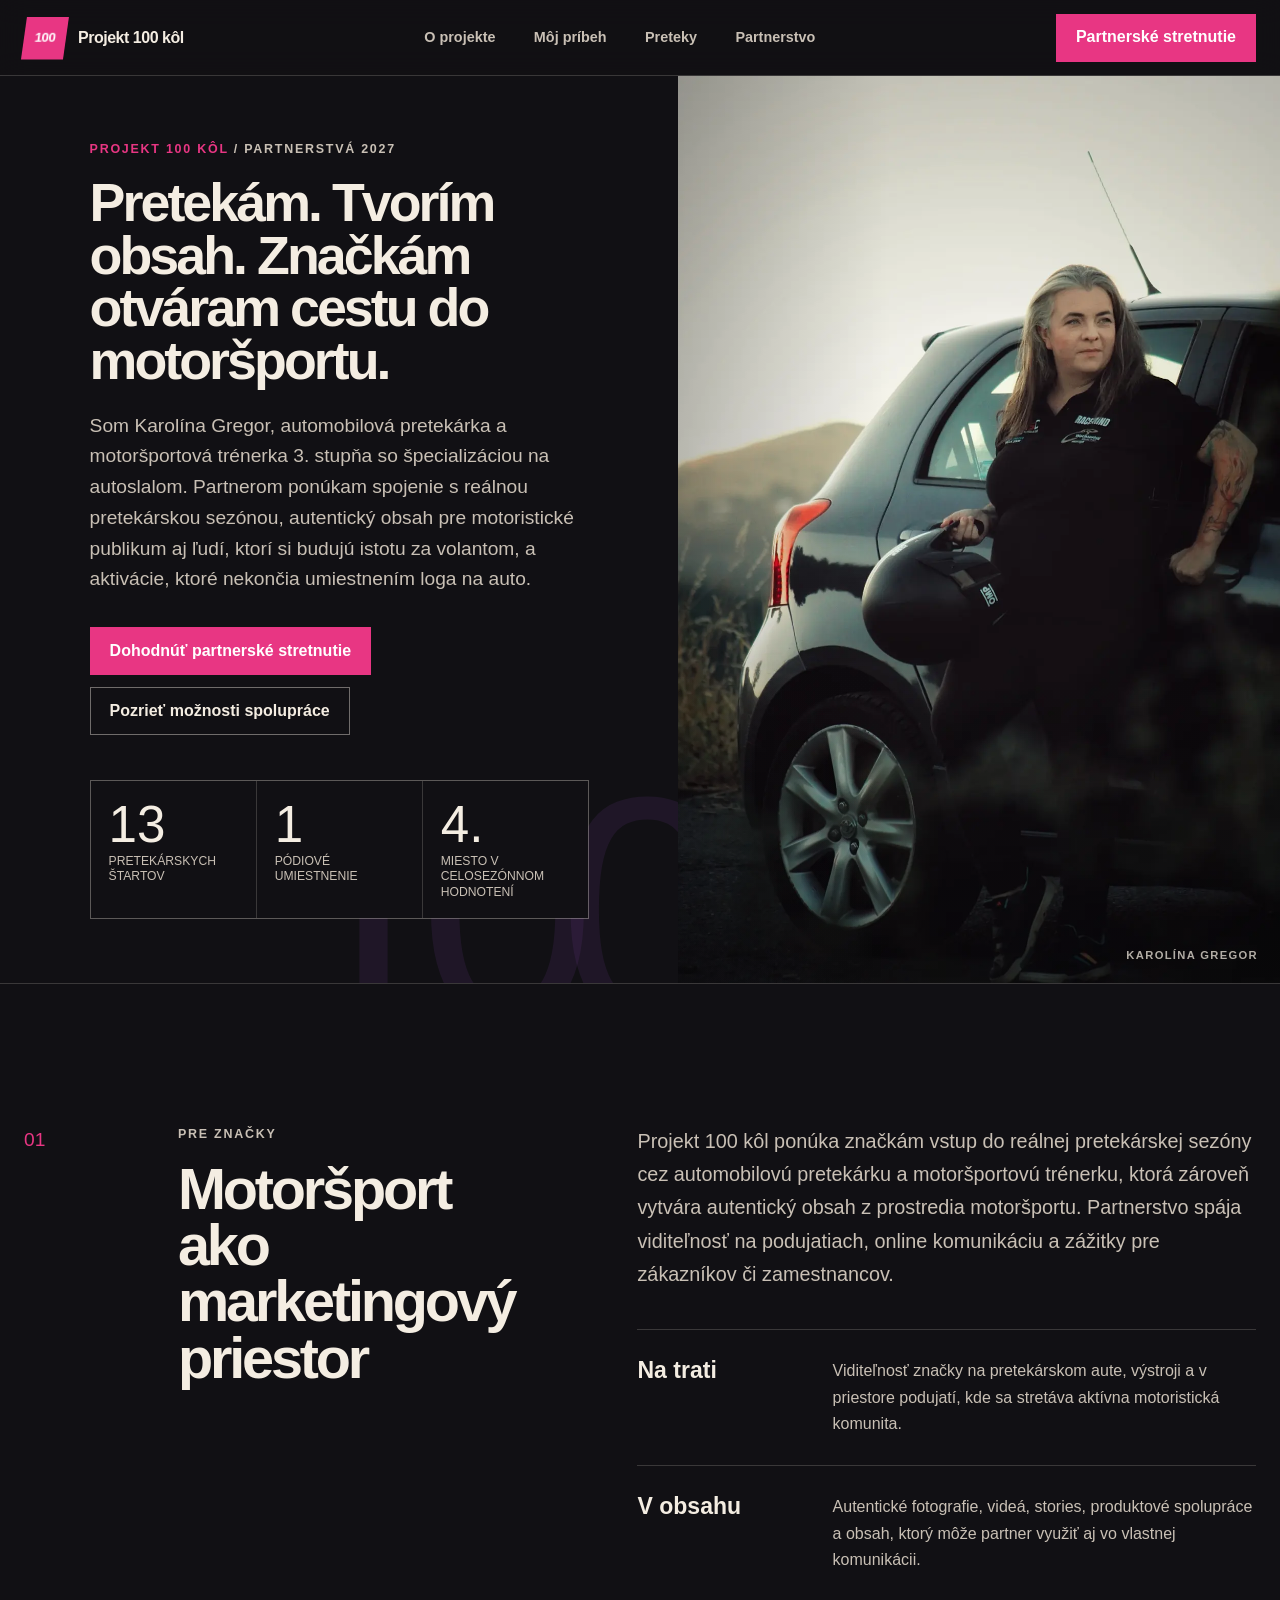
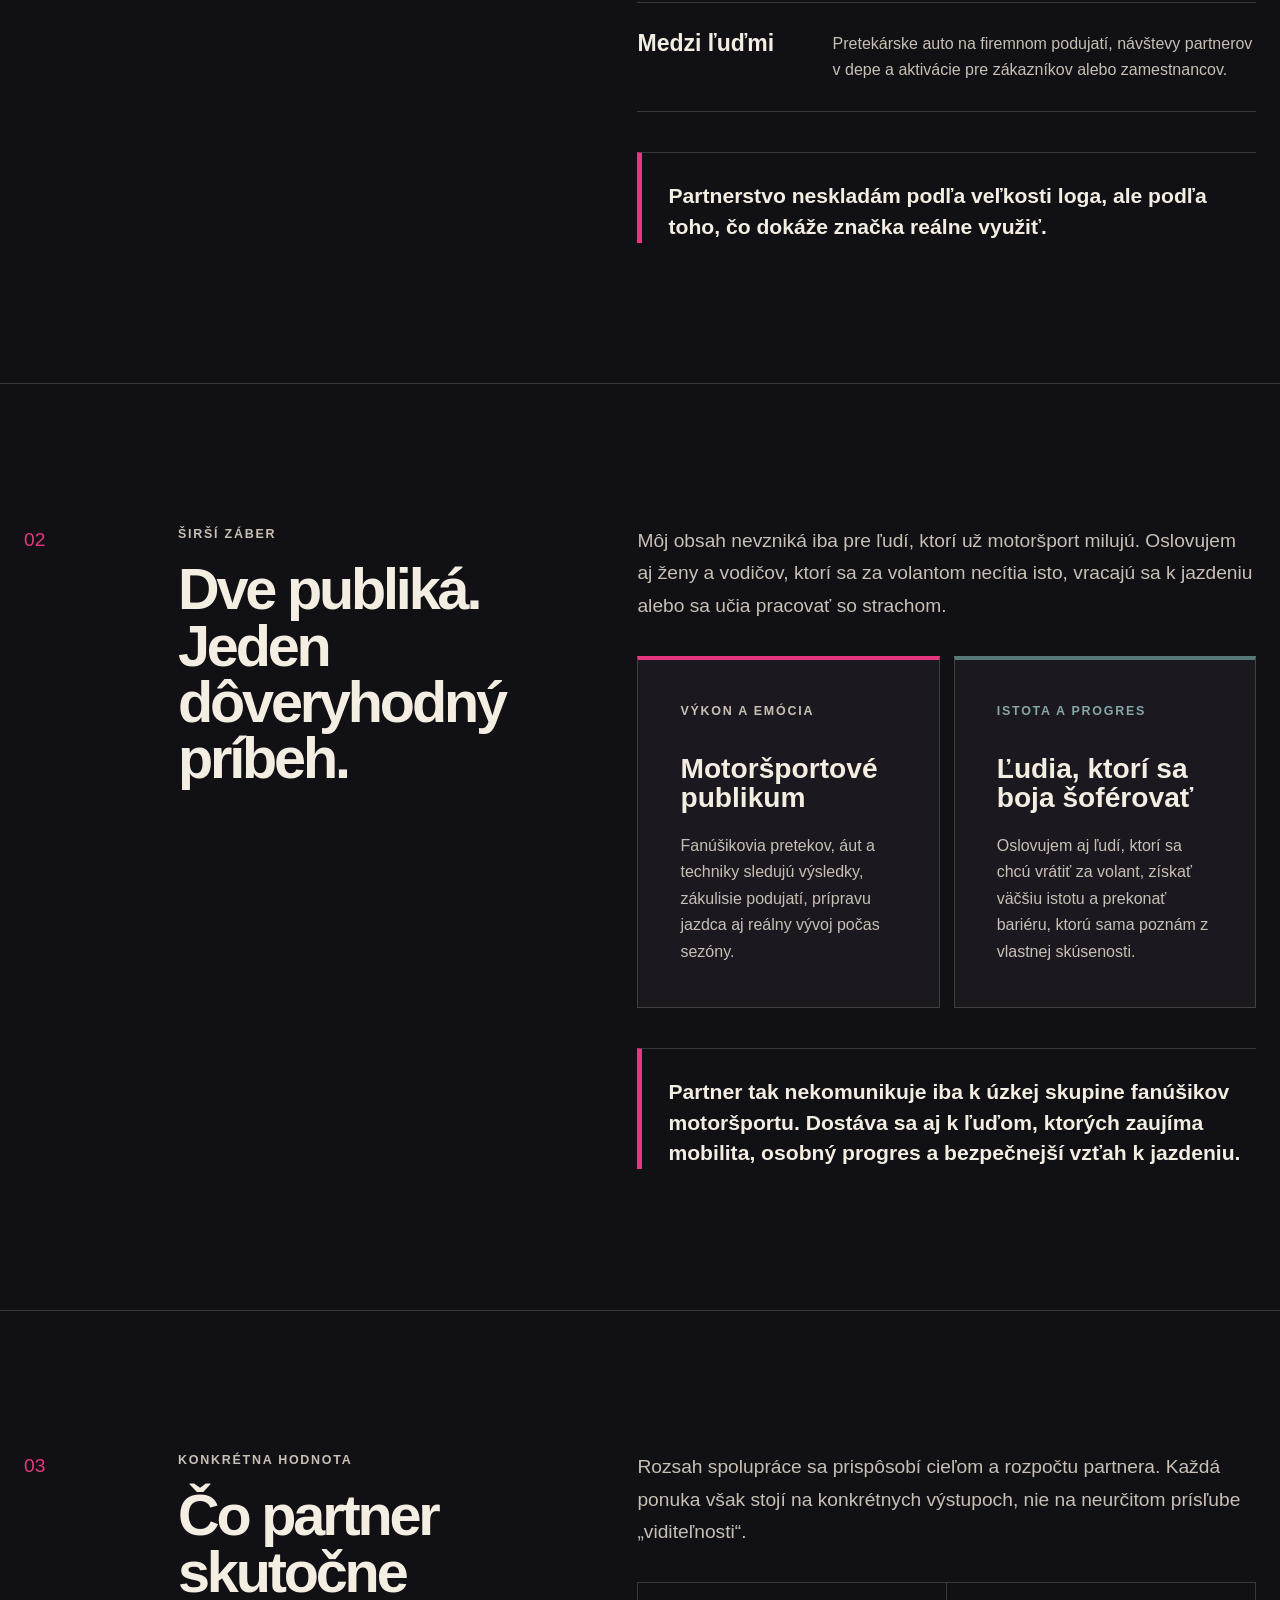
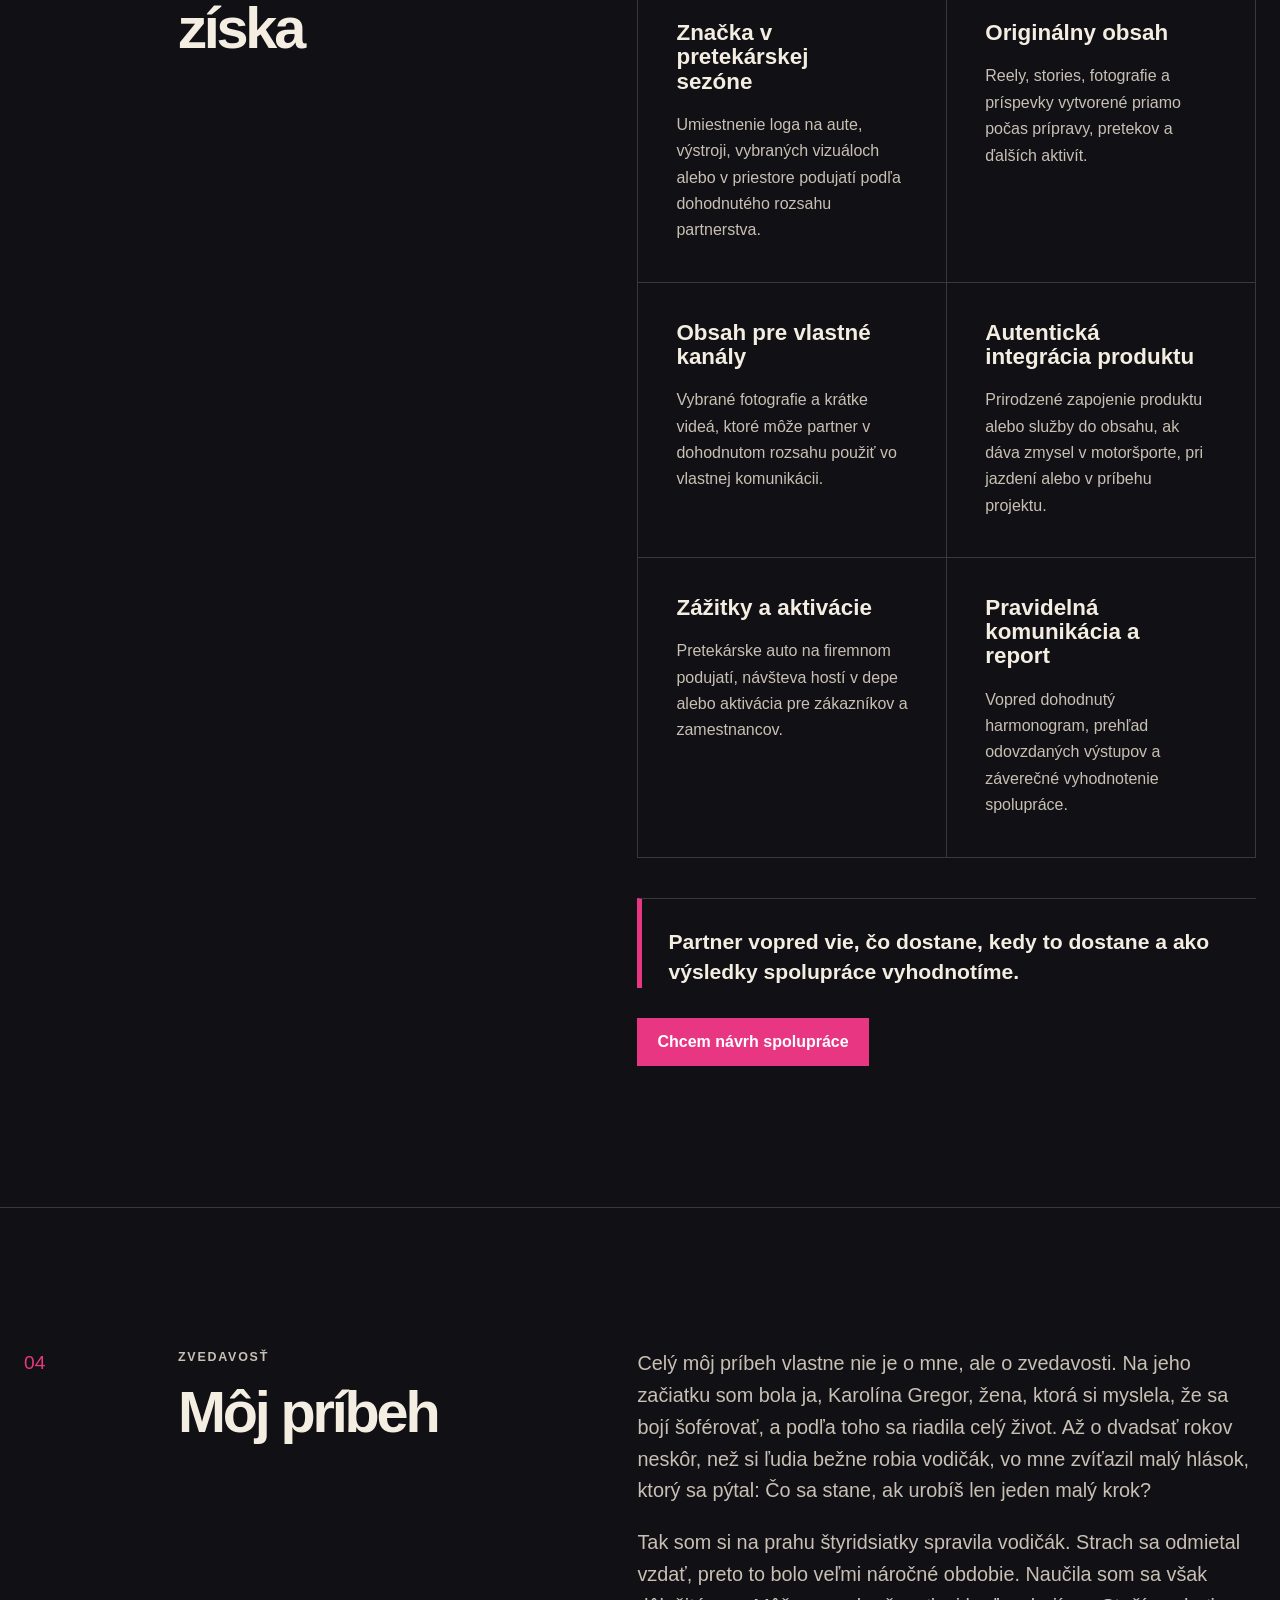
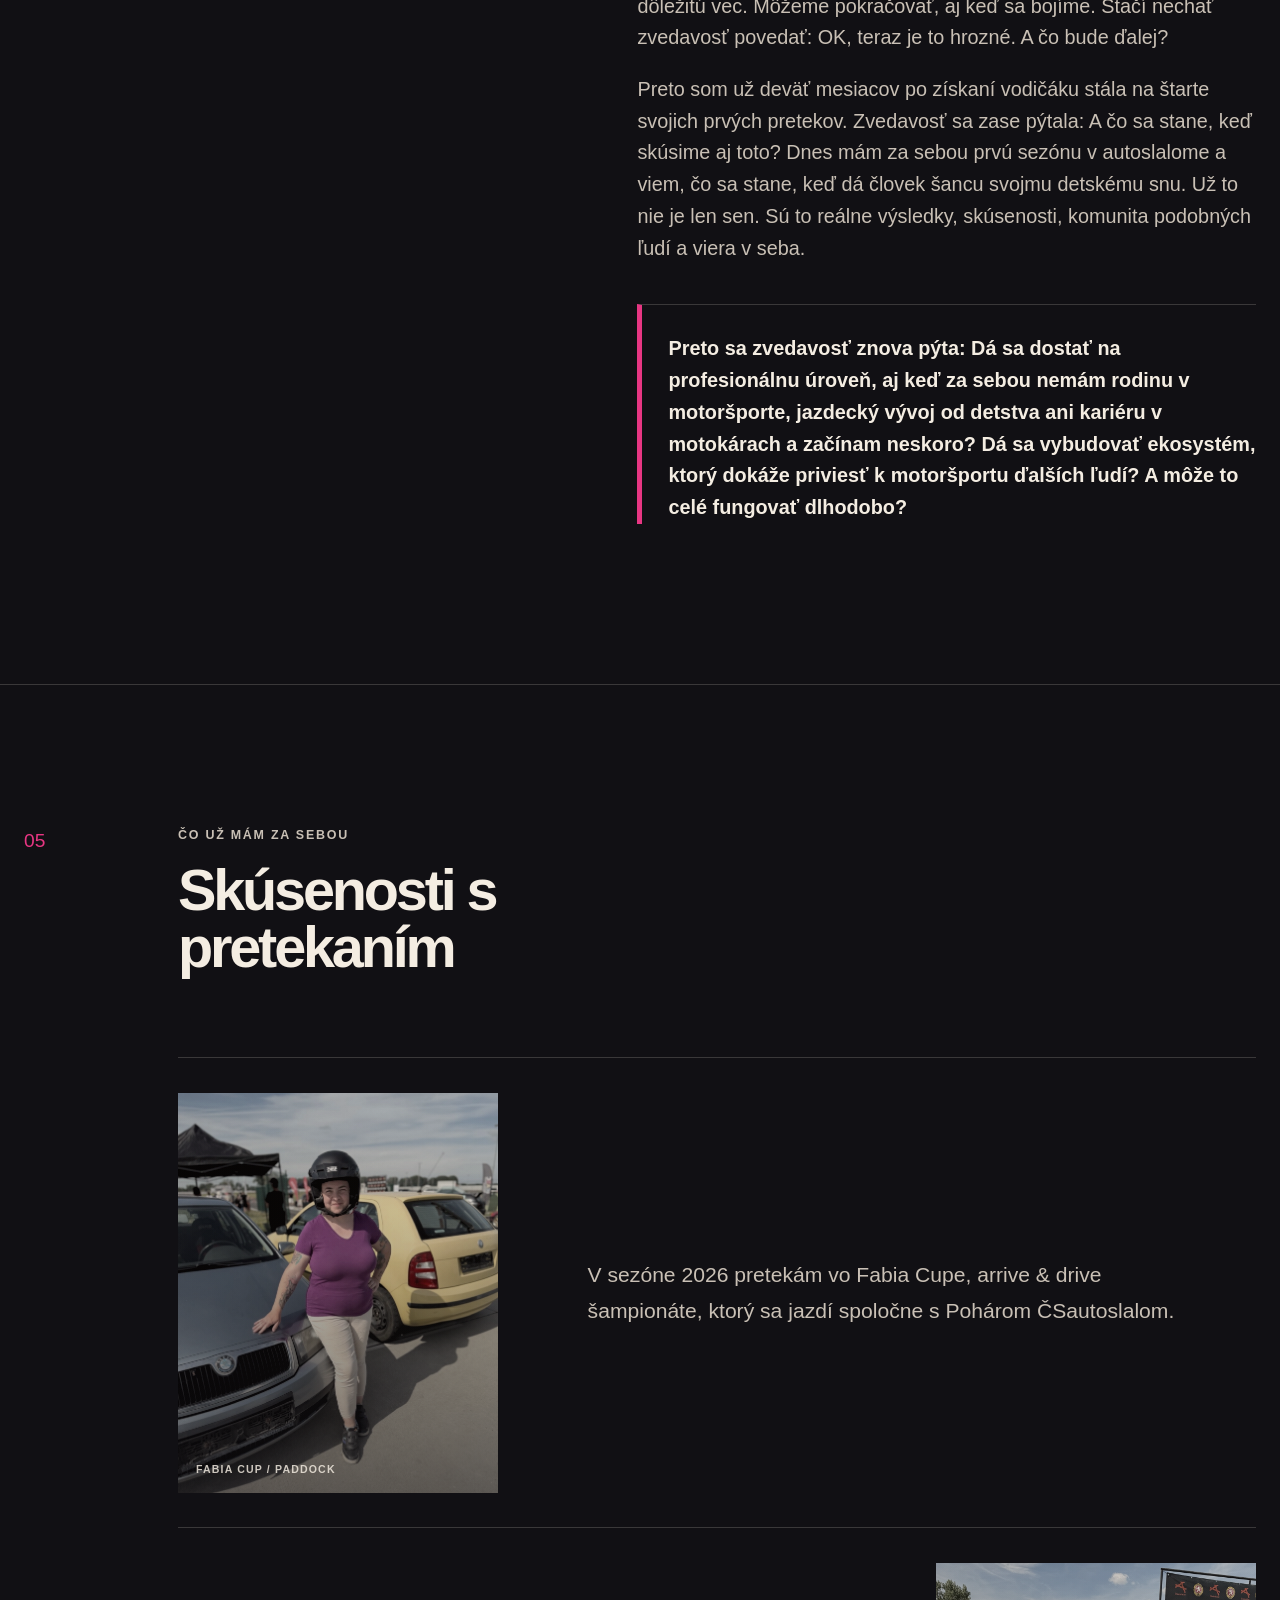
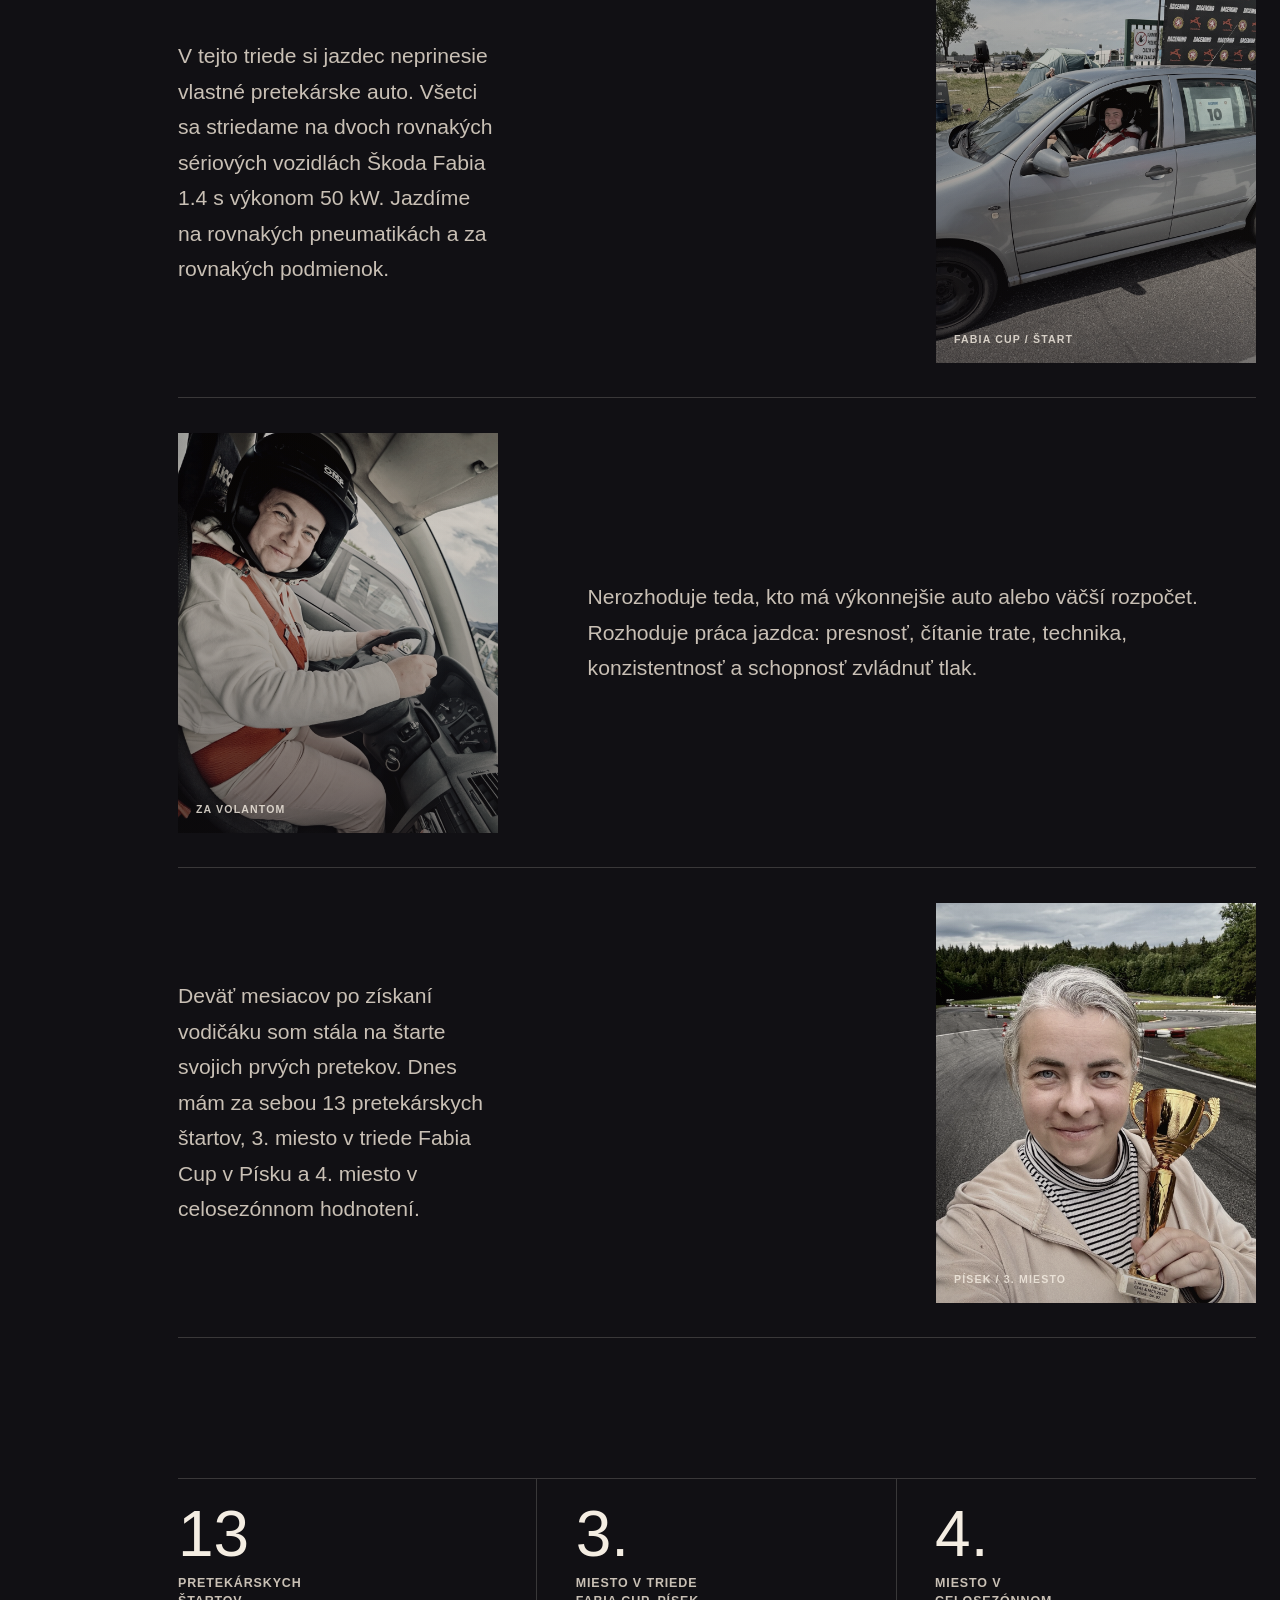
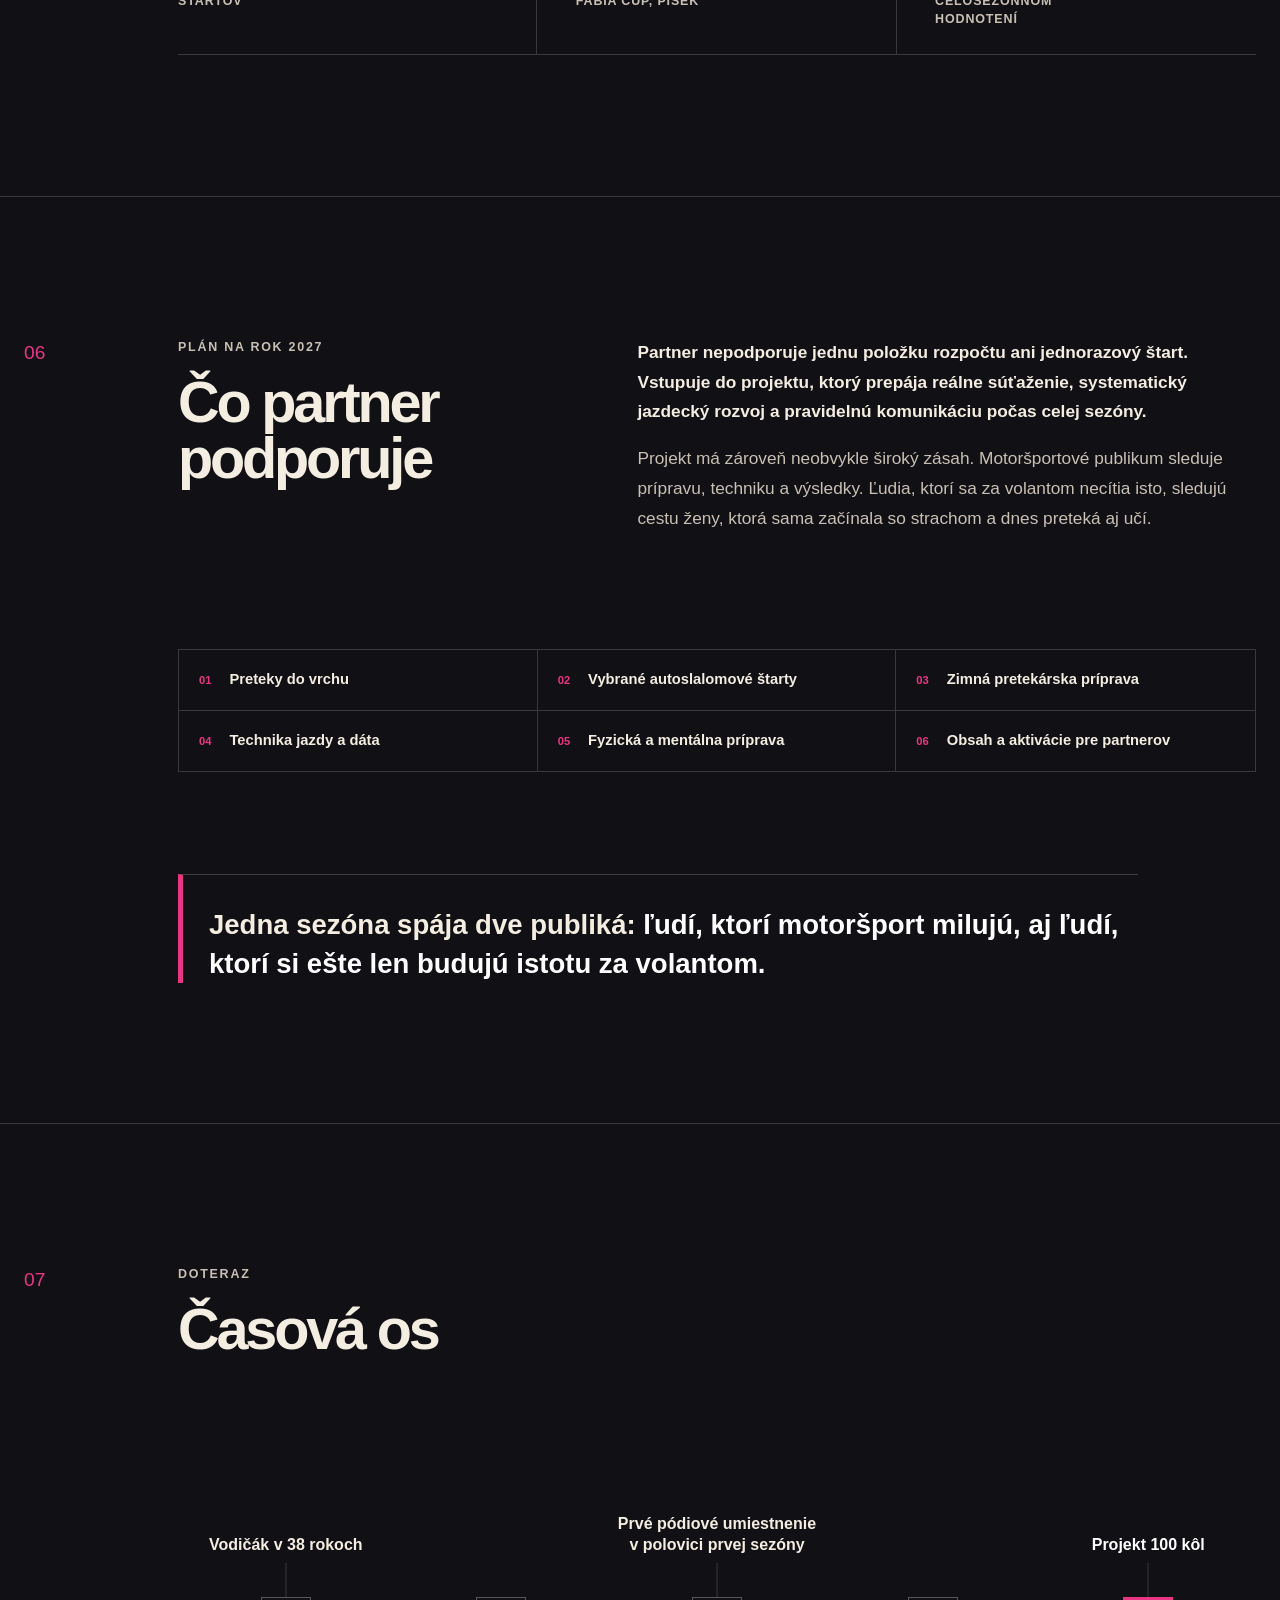
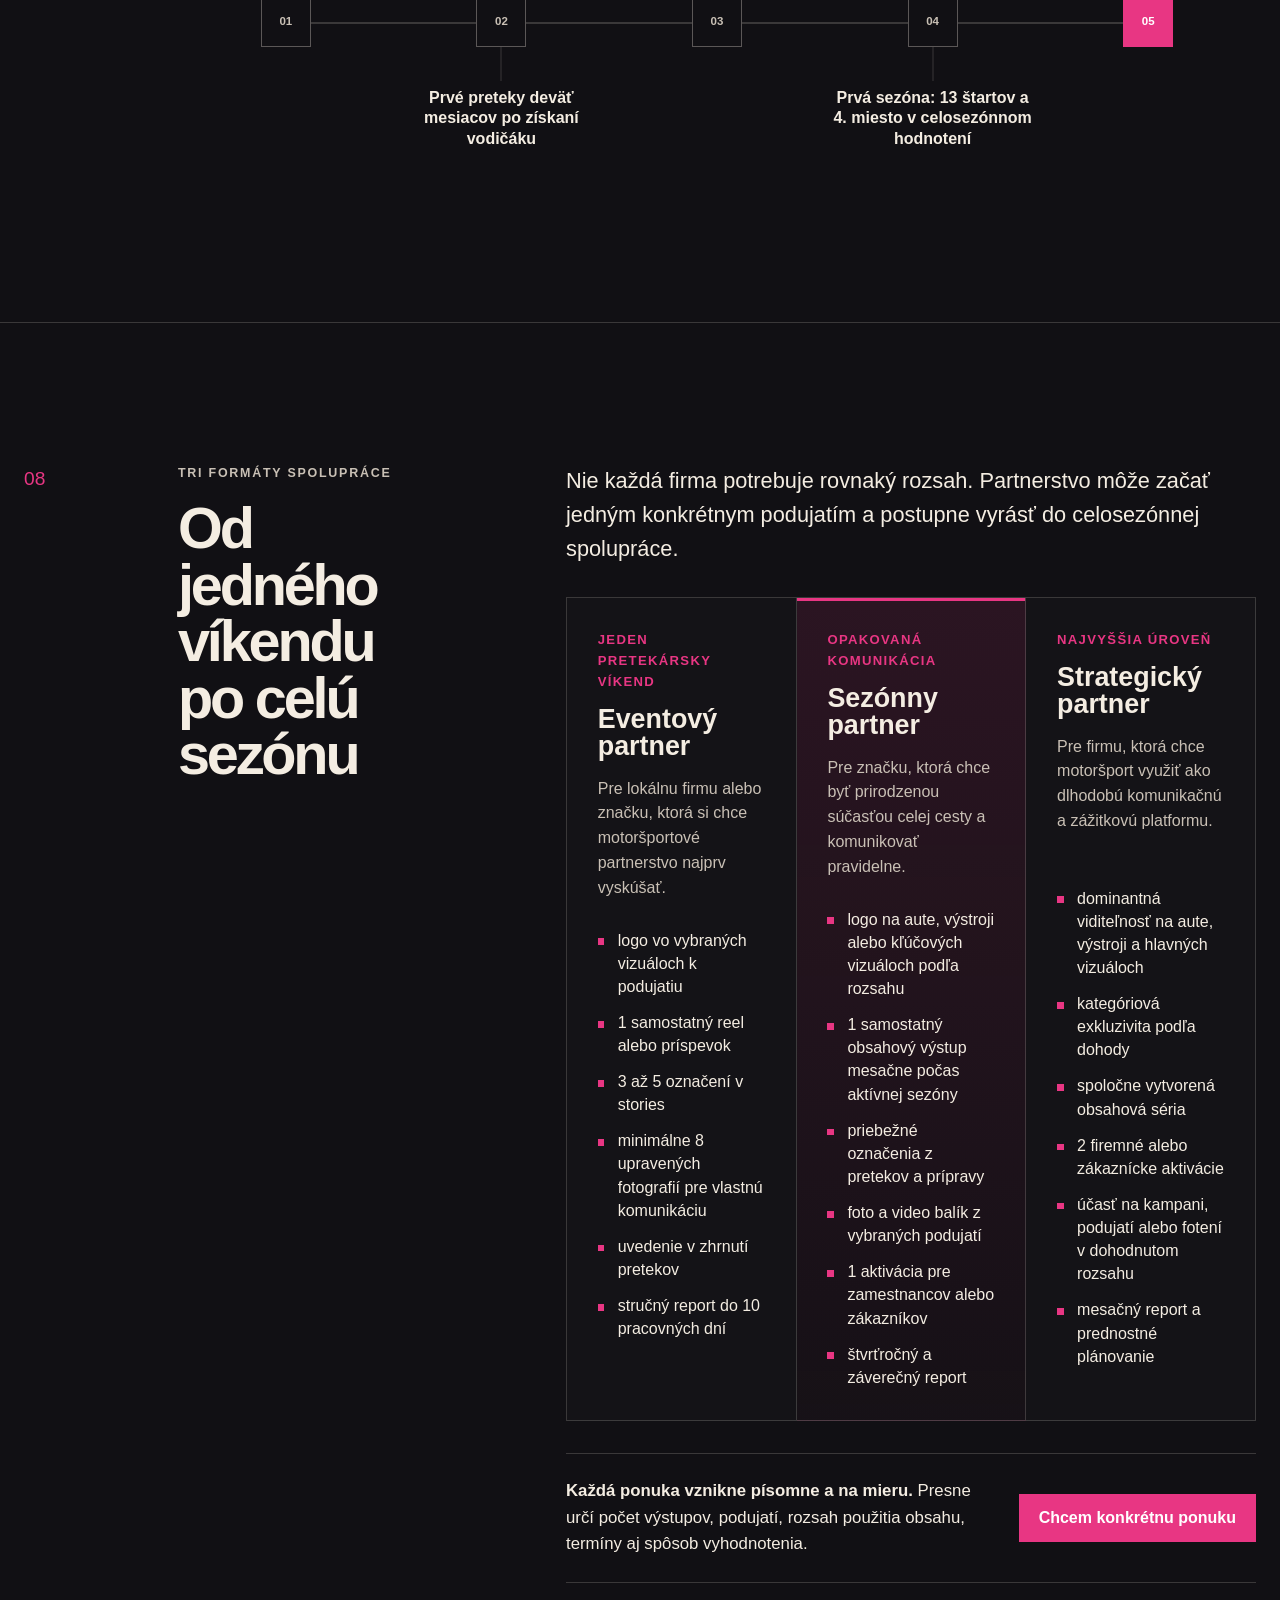
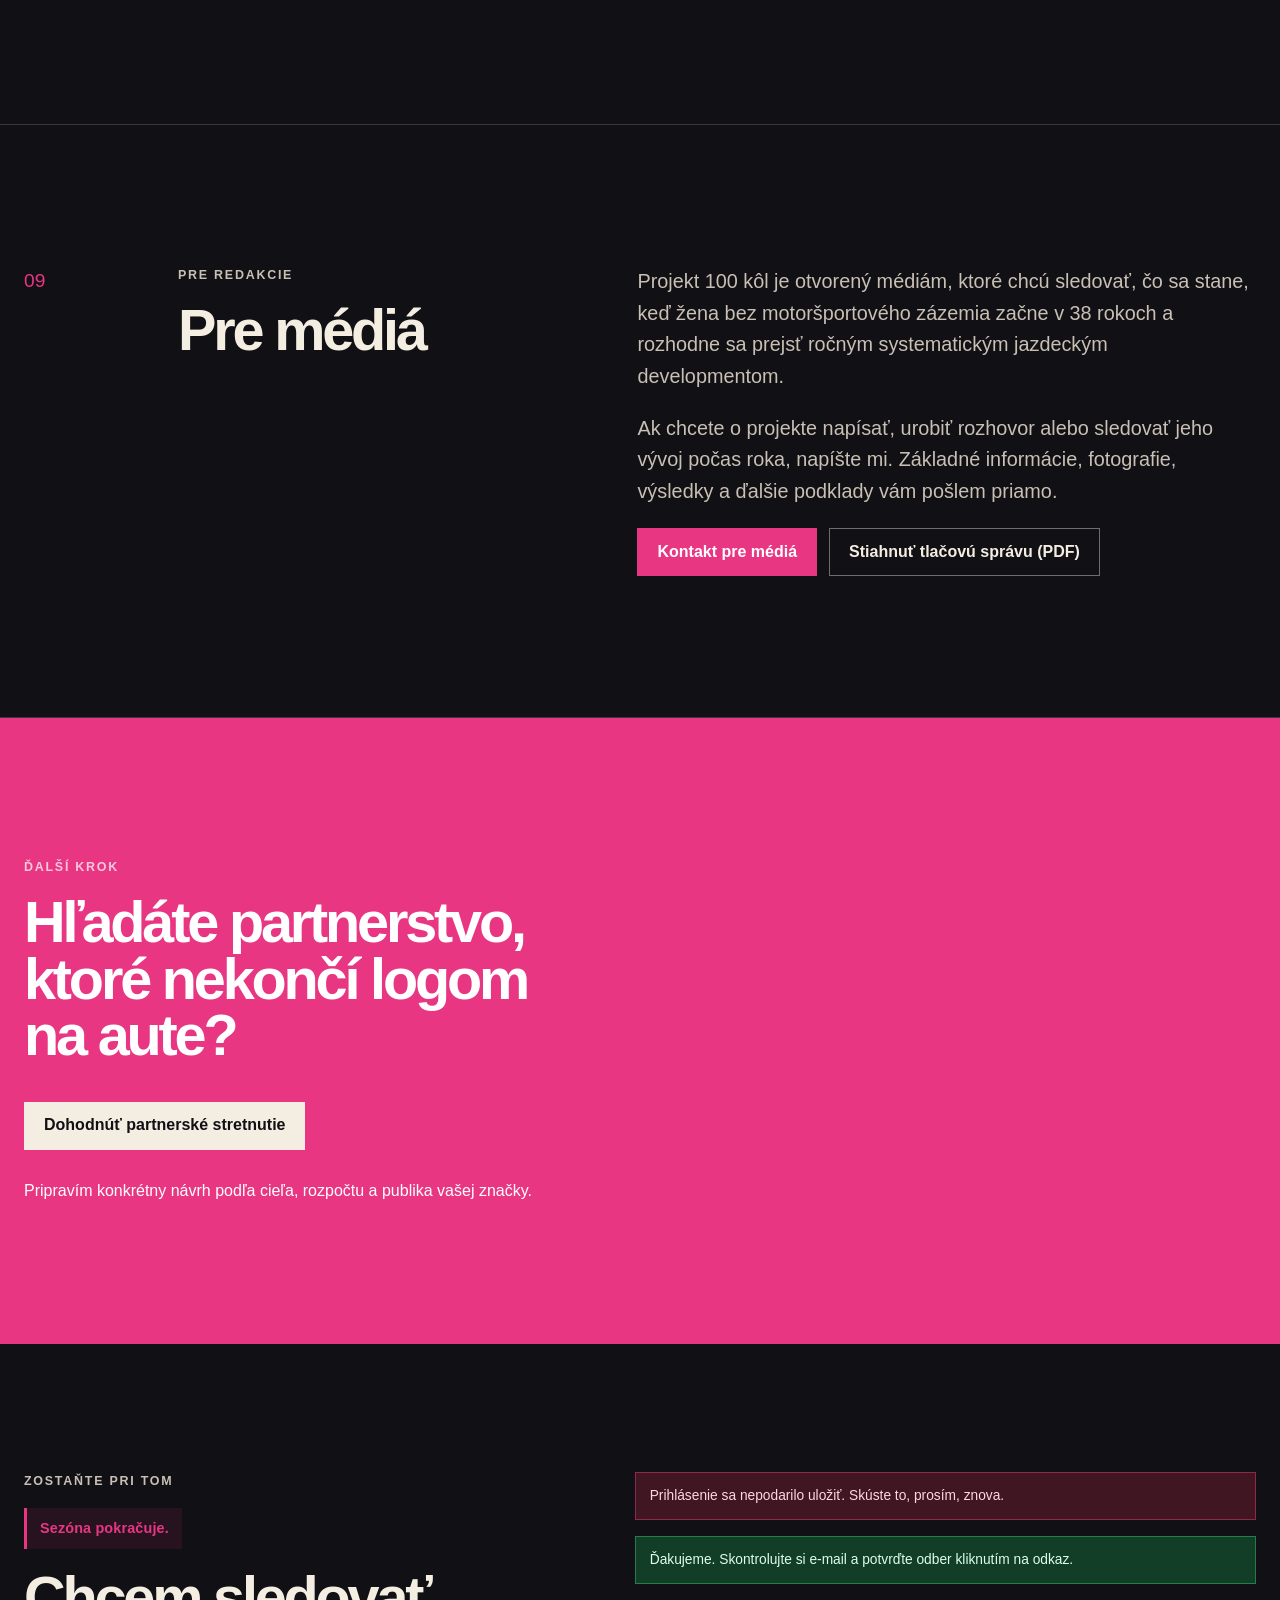
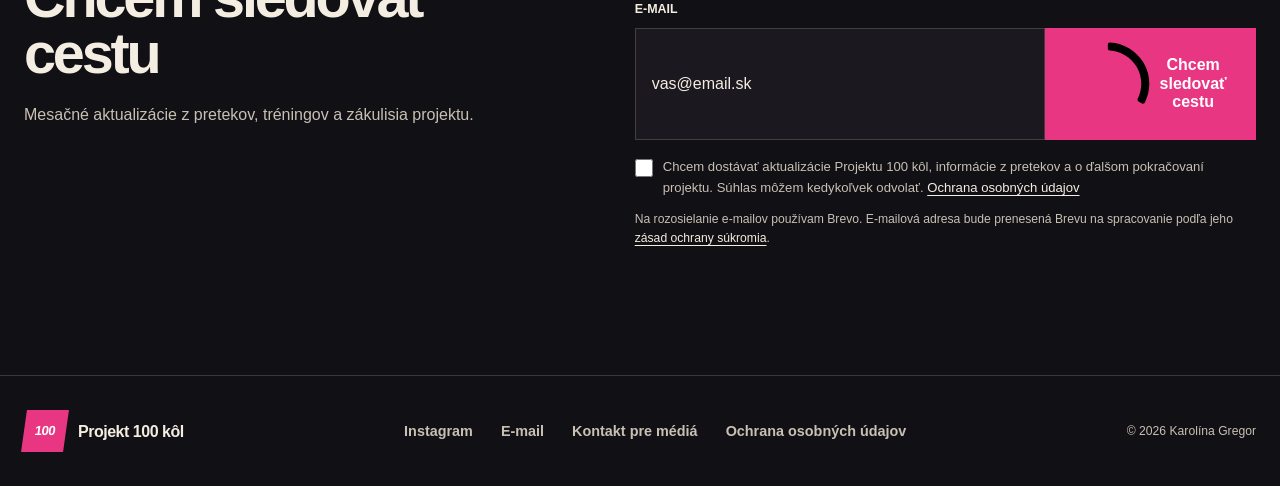
==== index.html @ ce1fa565 "Reframe training section around 2027 sponsor value" ====
<!doctype html>
<html lang="sk">
<head>
  <meta charset="utf-8">
  <meta name="viewport" content="width=device-width, initial-scale=1">
  <meta name="theme-color" content="#111014">
  <meta name="referrer" content="strict-origin-when-cross-origin">
  <meta name="description" content="Motoršportové partnerstvá s automobilovou pretekárkou a trénerkou Karolínou Gregor: pretekárska sezóna, autentický obsah a zážitkové aktivácie pre značky.">
  <link rel="canonical" href="https://projekt100kol.sk/">
  <meta property="og:type" content="website">
  <meta property="og:locale" content="sk_SK">
  <meta property="og:title" content="Projekt 100 kôl | Motoršportové partnerstvá">
  <meta property="og:description" content="Pretekárska sezóna, autentický obsah a zážitkové aktivácie pre značky.">
  <meta property="og:url" content="https://projekt100kol.sk/">
  <meta property="og:site_name" content="Projekt 100 kôl">
  <meta property="og:image" content="https://projekt100kol.sk/karolina-tichon-hero.webp?v=2">
  <meta property="og:image:type" content="image/webp">
  <meta property="og:image:width" content="1181">
  <meta property="og:image:height" content="1771">
  <meta property="og:image:alt" content="Karolína Gregor s prilbou pri Tichoňovi">
  <meta name="twitter:card" content="summary_large_image">
  <meta name="twitter:title" content="Projekt 100 kôl | Motoršportové partnerstvá">
  <meta name="twitter:description" content="Pretekárska sezóna, autentický obsah a zážitkové aktivácie pre značky.">
  <meta name="twitter:image" content="https://projekt100kol.sk/karolina-tichon-hero.webp?v=2">
  <meta name="twitter:image:alt" content="Karolína Gregor s prilbou pri Tichoňovi">
  <title>Projekt 100 kôl | Motoršportové partnerstvá</title>
  <link rel="icon" type="image/svg+xml" href="data:image/svg+xml,%3Csvg xmlns='http://www.w3.org/2000/svg' viewBox='0 0 64 64'%3E%3Crect width='64' height='64' rx='10' fill='%23111014'/%3E%3Cpath d='M10 45 25 19h8L18 45zm18 0 15-26h11L39 45z' fill='%23e83683'/%3E%3C/svg%3E">
  <link rel="preload" as="image" href="karolina-tichon-hero.webp?v=2" type="image/webp">
  <link rel="stylesheet" href="https://sibforms.com/forms/end-form/build/sib-styles.css">
  <link rel="stylesheet" href="styles.css?v=20">
</head>
<body>
  <a class="skip-link" href="#obsah">Preskočiť na obsah</a>

  <header class="site-header" data-header>
    <a class="brand" href="#top" aria-label="Projekt 100 kôl, úvod">
      <span class="brand-mark" aria-hidden="true">100</span>
      <span class="brand-name">Projekt 100 kôl</span>
    </a>

    <button class="nav-toggle" type="button" aria-expanded="false" aria-controls="site-nav">
      <span class="sr-only">Otvoriť menu</span>
      <span></span><span></span>
    </button>

    <nav class="site-nav" id="site-nav" aria-label="Hlavná navigácia">
      <a href="#o-projekte">O projekte</a>
      <a href="#pribeh">Môj príbeh</a>
      <a href="#preteky">Preteky</a>
      <a href="#co-ziska-partner">Partnerstvo</a>
    </nav>

    <a class="button button-primary header-cta" href="#kontakt" data-contact-link>Partnerské stretnutie</a>
  </header>

  <main id="obsah">
    <section class="hero" id="top" aria-labelledby="hero-title">
      <div class="hero-copy">
        <p class="eyebrow"><span>Projekt 100 kôl</span> / Partnerstvá 2027</p>
        <h1 id="hero-title">Pretekám. Tvorím obsah. Značkám otváram cestu do motoršportu.</h1>
        <p class="hero-lead">Som Karolína Gregor, automobilová pretekárka a motoršportová trénerka 3. stupňa so špecializáciou na autoslalom. Partnerom ponúkam spojenie s reálnou pretekárskou sezónou, autentický obsah pre motoristické publikum aj ľudí, ktorí si budujú istotu za volantom, a aktivácie, ktoré nekončia umiestnením loga na auto.</p>

        <div class="hero-actions">
          <a class="button button-primary" href="#kontakt" data-contact-link>Dohodnúť partnerské stretnutie</a>
          <a class="button button-secondary" href="#co-ziska-partner">Pozrieť možnosti spolupráce</a>
        </div>

        <dl class="stats" aria-label="Výsledky sezóny 2026">
          <div class="stat">
            <dd>13</dd>
            <dt>pretekárskych štartov</dt>
          </div>
          <div class="stat">
            <dd>1</dd>
            <dt>pódiové umiestnenie</dt>
          </div>
          <div class="stat">
            <dd>4.</dd>
            <dt>miesto v celosezónnom hodnotení</dt>
          </div>
        </dl>
      </div>

      <figure class="hero-visual">
        <img src="karolina-tichon-hero.webp?v=2" width="1181" height="1771" alt="Karolína Gregor s prilbou pri Tichoňovi" fetchpriority="high" decoding="async">
        <figcaption>Karolína Gregor</figcaption>
      </figure>
    </section>

    <section class="section partner-value" id="o-projekte" aria-labelledby="partner-value-title">
      <div class="section-index" aria-hidden="true">01</div>
      <div class="section-heading">
        <p class="eyebrow">Pre značky</p>
        <h2 id="partner-value-title">Motoršport ako marketingový priestor</h2>
      </div>
      <div class="partner-value-content">
        <p class="partner-value-intro">Projekt 100 kôl ponúka značkám vstup do reálnej pretekárskej sezóny cez automobilovú pretekárku a motoršportovú trénerku, ktorá zároveň vytvára autentický obsah z prostredia motoršportu. Partnerstvo spája viditeľnosť na podujatiach, online komunikáciu a zážitky pre zákazníkov či zamestnancov.</p>

        <div class="partner-value-list">
          <article>
            <h3>Na trati</h3>
            <p>Viditeľnosť značky na pretekárskom aute, výstroji a v priestore podujatí, kde sa stretáva aktívna motoristická komunita.</p>
          </article>
          <article>
            <h3>V obsahu</h3>
            <p>Autentické fotografie, videá, stories, produktové spolupráce a obsah, ktorý môže partner využiť aj vo vlastnej komunikácii.</p>
          </article>
          <article>
            <h3>Medzi ľuďmi</h3>
            <p>Pretekárske auto na firemnom podujatí, návštevy partnerov v depe a aktivácie pre zákazníkov alebo zamestnancov.</p>
          </article>
        </div>

        <p class="statement">Partnerstvo neskladám podľa veľkosti loga, ale podľa toho, čo dokáže značka reálne využiť.</p>
      </div>
    </section>

    <section class="section audience-section" id="publikum" aria-labelledby="audience-title">
      <div class="section-index" aria-hidden="true">02</div>
      <div class="section-heading">
        <p class="eyebrow">Širší záber</p>
        <h2 id="audience-title">Dve publiká. Jeden dôveryhodný príbeh.</h2>
      </div>
      <div class="audience-content">
        <p class="audience-intro">Môj obsah nevzniká iba pre ľudí, ktorí už motoršport milujú. Oslovujem aj ženy a vodičov, ktorí sa za volantom necítia isto, vracajú sa k jazdeniu alebo sa učia pracovať so strachom.</p>

        <div class="audience-grid">
          <article>
            <p class="eyebrow">Výkon a emócia</p>
            <h3>Motoršportové publikum</h3>
            <p>Fanúšikovia pretekov, áut a techniky sledujú výsledky, zákulisie podujatí, prípravu jazdca aj reálny vývoj počas sezóny.</p>
          </article>
          <article>
            <p class="eyebrow">Istota a progres</p>
            <h3>Ľudia, ktorí sa boja šoférovať</h3>
            <p>Oslovujem aj ľudí, ktorí sa chcú vrátiť za volant, získať väčšiu istotu a prekonať bariéru, ktorú sama poznám z vlastnej skúsenosti.</p>
          </article>
        </div>

        <p class="statement">Partner tak nekomunikuje iba k úzkej skupine fanúšikov motoršportu. Dostáva sa aj k ľuďom, ktorých zaujíma mobilita, osobný progres a bezpečnejší vzťah k jazdeniu.</p>
      </div>
    </section>

    <section class="section sponsor-benefits" id="co-ziska-partner" aria-labelledby="benefits-title">
      <div class="section-index" aria-hidden="true">03</div>
      <div class="section-heading">
        <p class="eyebrow">Konkrétna hodnota</p>
        <h2 id="benefits-title">Čo partner skutočne získa</h2>
      </div>
      <div class="sponsor-benefits-content">
        <p class="benefits-intro">Rozsah spolupráce sa prispôsobí cieľom a rozpočtu partnera. Každá ponuka však stojí na konkrétnych výstupoch, nie na neurčitom prísľube „viditeľnosti“.</p>

        <div class="benefits-grid">
          <article>
            <h3>Značka v pretekárskej sezóne</h3>
            <p>Umiestnenie loga na aute, výstroji, vybraných vizuáloch alebo v priestore podujatí podľa dohodnutého rozsahu partnerstva.</p>
          </article>
          <article>
            <h3>Originálny obsah</h3>
            <p>Reely, stories, fotografie a príspevky vytvorené priamo počas prípravy, pretekov a ďalších aktivít.</p>
          </article>
          <article>
            <h3>Obsah pre vlastné kanály</h3>
            <p>Vybrané fotografie a krátke videá, ktoré môže partner v dohodnutom rozsahu použiť vo vlastnej komunikácii.</p>
          </article>
          <article>
            <h3>Autentická integrácia produktu</h3>
            <p>Prirodzené zapojenie produktu alebo služby do obsahu, ak dáva zmysel v motoršporte, pri jazdení alebo v príbehu projektu.</p>
          </article>
          <article>
            <h3>Zážitky a aktivácie</h3>
            <p>Pretekárske auto na firemnom podujatí, návšteva hostí v depe alebo aktivácia pre zákazníkov a zamestnancov.</p>
          </article>
          <article>
            <h3>Pravidelná komunikácia a report</h3>
            <p>Vopred dohodnutý harmonogram, prehľad odovzdaných výstupov a záverečné vyhodnotenie spolupráce.</p>
          </article>
        </div>

        <p class="statement">Partner vopred vie, čo dostane, kedy to dostane a ako výsledky spolupráce vyhodnotíme.</p>
        <a class="button button-primary" href="#kontakt" data-contact-link>Chcem návrh spolupráce</a>
      </div>
    </section>

    <section class="section story" id="pribeh" aria-labelledby="story-title">
      <div class="section-index" aria-hidden="true">04</div>
      <div class="section-heading">
        <p class="eyebrow">Zvedavosť</p>
        <h2 id="story-title">Môj príbeh</h2>
      </div>
      <div class="section-body prose-large">
        <p>Celý môj príbeh vlastne nie je o mne, ale o zvedavosti. Na jeho začiatku som bola ja, Karolína Gregor, žena, ktorá si myslela, že sa bojí šoférovať, a podľa toho sa riadila celý život. Až o dvadsať rokov neskôr, než si ľudia bežne robia vodičák, vo mne zvíťazil malý hlások, ktorý sa pýtal: Čo sa stane, ak urobíš len jeden malý krok?</p>
        <p>Tak som si na prahu štyridsiatky spravila vodičák. Strach sa odmietal vzdať, preto to bolo veľmi náročné obdobie. Naučila som sa však dôležitú vec. Môžeme pokračovať, aj keď sa bojíme. Stačí nechať zvedavosť povedať: OK, teraz je to hrozné. A čo bude ďalej?</p>
        <p>Preto som už deväť mesiacov po získaní vodičáku stála na štarte svojich prvých pretekov. Zvedavosť sa zase pýtala: A čo sa stane, keď skúsime aj toto? Dnes mám za sebou prvú sezónu v autoslalome a viem, čo sa stane, keď dá človek šancu svojmu detskému snu. Už to nie je len sen. Sú to reálne výsledky, skúsenosti, komunita podobných ľudí a viera v seba.</p>
        <p class="statement"><strong>Preto sa zvedavosť znova pýta: Dá sa dostať na profesionálnu úroveň, aj keď za sebou nemám rodinu v motoršporte, jazdecký vývoj od detstva ani kariéru v motokárach a začínam neskoro? Dá sa vybudovať ekosystém, ktorý dokáže priviesť k motoršportu ďalších ľudí? A môže to celé fungovať dlhodobo?</strong></p>
      </div>
    </section>

    <section class="section race-section" id="preteky" aria-labelledby="race-title">
      <div class="section-index" aria-hidden="true">05</div>
      <div class="section-heading">
        <p class="eyebrow">Čo už mám za sebou</p>
        <h2 id="race-title">Skúsenosti s pretekaním</h2>
      </div>

      <div class="race-stories">
        <article class="race-story">
          <figure class="race-photo">
            <img src="assets/fabia-cup-paddock.jpeg" width="1290" height="1701" alt="Karolína Gregor v prilbe pri vozidlách Fabia Cup" loading="lazy" decoding="async">
            <figcaption>Fabia Cup / paddock</figcaption>
          </figure>
          <p>V sezóne 2026 pretekám vo Fabia Cupe, arrive &amp; drive šampionáte, ktorý sa jazdí spoločne s Pohárom ČSautoslalom.</p>
        </article>

        <article class="race-story">
          <figure class="race-photo">
            <img src="assets/fabia-cup-start.jpeg" width="1152" height="1536" alt="Karolína Gregor na štarte vo vozidle Škoda Fabia číslo 10" loading="lazy" decoding="async">
            <figcaption>Fabia Cup / štart</figcaption>
          </figure>
          <p>V tejto triede si jazdec neprinesie vlastné pretekárske auto. Všetci sa striedame na dvoch rovnakých sériových vozidlách Škoda Fabia 1.4 s výkonom 50 kW. Jazdíme na rovnakých pneumatikách a za rovnakých podmienok.</p>
        </article>

        <article class="race-story">
          <figure class="race-photo">
            <img src="assets/fabia-cup-cockpit.jpeg" width="1152" height="1536" alt="Karolína Gregor pripravená za volantom pretekárskej Fabie" loading="lazy" decoding="async">
            <figcaption>Za volantom</figcaption>
          </figure>
          <p>Nerozhoduje teda, kto má výkonnejšie auto alebo väčší rozpočet. Rozhoduje práca jazdca: presnosť, čítanie trate, technika, konzistentnosť a schopnosť zvládnuť tlak.</p>
        </article>

        <article class="race-story">
          <figure class="race-photo">
            <img src="assets/fabia-cup-pisek-v2.jpeg" width="1152" height="1536" alt="Karolína Gregor s pohárom za tretie miesto vo Fabia Cupe v Písku" loading="lazy" decoding="async">
            <figcaption>Písek / 3. miesto</figcaption>
          </figure>
          <p>Deväť mesiacov po získaní vodičáku som stála na štarte svojich prvých pretekov. Dnes mám za sebou 13 pretekárskych štartov, 3. miesto v triede Fabia Cup v Písku a 4. miesto v celosezónnom hodnotení.</p>
        </article>
      </div>

      <dl class="race-facts" aria-label="Doterajšie pretekárske výsledky a technika">
        <div>
          <dd>13</dd>
          <dt>pretekárskych štartov</dt>
        </div>
        <div>
          <dd>3.</dd>
          <dt>miesto v triede Fabia Cup, Písek</dt>
        </div>
        <div>
          <dd>4.</dd>
          <dt>miesto v celosezónnom hodnotení</dt>
        </div>
      </dl>
    </section>

    <section class="section training-section" id="sezona-2027" aria-labelledby="season-title">
      <div class="section-index" aria-hidden="true">06</div>
      <div class="section-heading">
        <p class="eyebrow">Plán na rok 2027</p>
        <h2 id="season-title">Čo partner podporuje</h2>
      </div>
      <div class="training-copy">
        <p>Partner nepodporuje jednu položku rozpočtu ani jednorazový štart. Vstupuje do projektu, ktorý prepája reálne súťaženie, systematický jazdecký rozvoj a pravidelnú komunikáciu počas celej sezóny.</p>
        <p>Projekt má zároveň neobvykle široký zásah. Motoršportové publikum sleduje prípravu, techniku a výsledky. Ľudia, ktorí sa za volantom necítia isto, sledujú cestu ženy, ktorá sama začínala so strachom a dnes preteká aj učí.</p>
      </div>
      <ul class="training-pillars" aria-label="Hlavné súčasti sezóny 2027">
        <li><span>01</span><strong>Preteky do vrchu</strong></li>
        <li><span>02</span><strong>Vybrané autoslalomové štarty</strong></li>
        <li><span>03</span><strong>Zimná pretekárska príprava</strong></li>
        <li><span>04</span><strong>Technika jazdy a dáta</strong></li>
        <li><span>05</span><strong>Fyzická a mentálna príprava</strong></li>
        <li><span>06</span><strong>Obsah a aktivácie pre partnerov</strong></li>
      </ul>
      <p class="training-statement">Jedna sezóna spája dve publiká: <strong>ľudí, ktorí motoršport milujú, aj ľudí, ktorí si ešte len budujú istotu za volantom.</strong></p>
    </section>

    <section class="section journey" id="casova-os" aria-labelledby="timeline-title">
      <div class="section-index" aria-hidden="true">07</div>
      <div class="section-heading">
        <p class="eyebrow">Doteraz</p>
        <h2 id="timeline-title">Časová os</h2>
      </div>
      <ol class="timeline">
        <li><span class="timeline-number">01</span><strong>Vodičák v 38 rokoch</strong></li>
        <li><span class="timeline-number">02</span><strong>Prvé preteky deväť mesiacov po získaní vodičáku</strong></li>
        <li><span class="timeline-number">03</span><strong>Prvé pódiové umiestnenie v polovici prvej sezóny</strong></li>
        <li><span class="timeline-number">04</span><strong>Prvá sezóna: 13 štartov a 4. miesto v celosezónnom hodnotení</strong></li>
        <li class="timeline-current"><span class="timeline-number">05</span><strong>Projekt 100 kôl</strong></li>
      </ol>
    </section>

    <section class="section partnership-models" id="partnerstvo" aria-labelledby="partnership-title">
      <div class="section-index" aria-hidden="true">08</div>
      <div class="section-heading">
        <p class="eyebrow">Tri formáty spolupráce</p>
        <h2 id="partnership-title">Od jedného víkendu po celú sezónu</h2>
      </div>
      <div class="partnership-content">
        <p class="partnership-intro">Nie každá firma potrebuje rovnaký rozsah. Partnerstvo môže začať jedným konkrétnym podujatím a postupne vyrásť do celosezónnej spolupráce.</p>

        <div class="partnership-grid">
          <article class="partnership-card">
            <p class="package-kicker">Jeden pretekársky víkend</p>
            <h3>Eventový partner</h3>
            <p class="package-fit">Pre lokálnu firmu alebo značku, ktorá si chce motoršportové partnerstvo najprv vyskúšať.</p>
            <ul>
              <li>logo vo vybraných vizuáloch k podujatiu</li>
              <li>1 samostatný reel alebo príspevok</li>
              <li>3 až 5 označení v stories</li>
              <li>minimálne 8 upravených fotografií pre vlastnú komunikáciu</li>
              <li>uvedenie v zhrnutí pretekov</li>
              <li>stručný report do 10 pracovných dní</li>
            </ul>
          </article>

          <article class="partnership-card partnership-card-featured">
            <p class="package-kicker">Opakovaná komunikácia</p>
            <h3>Sezónny partner</h3>
            <p class="package-fit">Pre značku, ktorá chce byť prirodzenou súčasťou celej cesty a komunikovať pravidelne.</p>
            <ul>
              <li>logo na aute, výstroji alebo kľúčových vizuáloch podľa rozsahu</li>
              <li>1 samostatný obsahový výstup mesačne počas aktívnej sezóny</li>
              <li>priebežné označenia z pretekov a prípravy</li>
              <li>foto a video balík z vybraných podujatí</li>
              <li>1 aktivácia pre zamestnancov alebo zákazníkov</li>
              <li>štvrťročný a záverečný report</li>
            </ul>
          </article>

          <article class="partnership-card">
            <p class="package-kicker">Najvyššia úroveň</p>
            <h3>Strategický partner</h3>
            <p class="package-fit">Pre firmu, ktorá chce motoršport využiť ako dlhodobú komunikačnú a zážitkovú platformu.</p>
            <ul>
              <li>dominantná viditeľnosť na aute, výstroji a hlavných vizuáloch</li>
              <li>kategóriová exkluzivita podľa dohody</li>
              <li>spoločne vytvorená obsahová séria</li>
              <li>2 firemné alebo zákaznícke aktivácie</li>
              <li>účasť na kampani, podujatí alebo fotení v dohodnutom rozsahu</li>
              <li>mesačný report a prednostné plánovanie</li>
            </ul>
          </article>
        </div>

        <div class="partnership-note">
          <p><strong>Každá ponuka vznikne písomne a na mieru.</strong> Presne určí počet výstupov, podujatí, rozsah použitia obsahu, termíny aj spôsob vyhodnotenia.</p>
          <a class="button button-primary" href="#kontakt" data-contact-link>Chcem konkrétnu ponuku</a>
        </div>
      </div>
    </section>

    <section class="section legacy" id="media" aria-labelledby="media-title">
      <div class="section-index" aria-hidden="true">09</div>
      <div class="section-heading">
        <p class="eyebrow">Pre redakcie</p>
        <h2 id="media-title">Pre médiá</h2>
      </div>
      <div class="legacy-copy">
        <p>Projekt 100 kôl je otvorený médiám, ktoré chcú sledovať, čo sa stane, keď žena bez motoršportového zázemia začne v 38 rokoch a rozhodne sa prejsť ročným systematickým jazdeckým developmentom.</p>
        <p>Ak chcete o projekte napísať, urobiť rozhovor alebo sledovať jeho vývoj počas roka, napíšte mi. Základné informácie, fotografie, výsledky a ďalšie podklady vám pošlem priamo.</p>
        <div class="inline-actions">
          <a class="button button-primary" href="#kontakt" data-contact-link>Kontakt pre médiá</a>
          <a class="button button-secondary" href="media/tlacova-sprava-projekt-100-kol.pdf" download>Stiahnuť tlačovú správu (PDF)</a>
        </div>
      </div>
    </section>

    <section class="final-cta" aria-labelledby="final-title">
      <p class="eyebrow">Ďalší krok</p>
      <h2 id="final-title">Hľadáte partnerstvo, ktoré nekončí logom na aute?</h2>
      <a class="button button-light" href="#kontakt" data-contact-link>Dohodnúť partnerské stretnutie</a>
      <p>Pripravím konkrétny návrh podľa cieľa, rozpočtu a publika vašej značky.</p>
    </section>

    <section class="signup" id="sledovat" aria-labelledby="signup-title">
      <div>
        <p class="eyebrow">Zostaňte pri tom</p>
        <p class="launch-date"><strong>Sezóna pokračuje.</strong></p>
        <h2 id="signup-title">Chcem sledovať cestu</h2>
        <p>Mesačné aktualizácie z pretekov, tréningov a zákulisia projektu.</p>
      </div>
      <div class="signup-form-shell sib-form">
        <div id="sib-form-container" class="sib-form-container">
        <div id="error-message" class="sib-form-message-panel form-status form-status-error" role="alert">
          <div class="sib-form-message-panel__text">
            <span class="sib-form-message-panel__inner-text">Prihlásenie sa nepodarilo uložiť. Skúste to, prosím, znova.</span>
          </div>
        </div>
        <div id="success-message" class="sib-form-message-panel form-status form-status-success" role="status">
          <div class="sib-form-message-panel__text">
            <span class="sib-form-message-panel__inner-text">Ďakujeme. Skontrolujte si e-mail a potvrďte odber kliknutím na odkaz.</span>
          </div>
        </div>

        <div id="sib-container" class="sib-container--large sib-container--vertical">
          <form
            class="signup-form"
            id="sib-form"
            method="post"
            action="https://c85175e4.sibforms.com/serve/[base64]"
            data-type="subscription"
          >

        <div class="sib-input sib-form-block">
          <div class="form__entry entry_block">
            <label for="EMAIL" data-required="*">E-mail</label>
            <div class="form-row entry__field">
              <input class="input" id="EMAIL" name="EMAIL" type="email" autocomplete="email" placeholder="vas@email.sk" data-required="true" required>
              <button class="button button-primary sib-form-block__button sib-form-block__button-with-loader" form="sib-form" type="submit">
                <svg class="icon clickable__icon progress-indicator__icon sib-hide-loader-icon" viewBox="0 0 512 512" aria-hidden="true">
                  <path d="M460.116 373.846l-20.823-12.022c-5.541-3.199-7.54-10.159-4.663-15.874 30.137-59.886 28.343-131.652-5.386-189.946-33.641-58.394-94.896-95.833-161.827-99.676C261.028 55.961 256 50.751 256 44.352V20.309c0-6.904 5.808-12.337 12.703-11.982 83.556 4.306 160.163 50.864 202.11 123.677 42.063 72.696 44.079 162.316 6.031 236.832-3.14 6.148-10.75 8.461-16.728 5.01z" />
                </svg>
                Chcem sledovať cestu
              </button>
            </div>
            <label class="entry__error entry__error--primary"></label>
          </div>
        </div>

        <div class="sib-optin sib-form-block" data-required="true">
          <div class="form__entry entry_mcq">
            <div class="form__label-row">
              <label class="consent" for="OPT_IN">
                <input class="input_replaced" id="OPT_IN" name="OPT_IN" type="checkbox" value="1" required>
                <span>Chcem dostávať aktualizácie Projektu 100 kôl, informácie z pretekov a o ďalšom pokračovaní projektu. Súhlas môžem kedykoľvek odvolať. <a href="ochrana-osobnych-udajov.html" data-privacy>Ochrana osobných údajov</a></span>
              </label>
            </div>
            <label class="entry__error entry__error--primary"></label>
          </div>
        </div>

        <p class="privacy-note">Na rozosielanie e-mailov používam Brevo. E-mailová adresa bude prenesená Brevu na spracovanie podľa jeho <a href="https://www.brevo.com/legal/privacypolicy/" target="_blank" rel="noopener noreferrer">zásad ochrany súkromia</a>.</p>

        <input type="text" name="email_address_check" value="" class="input--hidden" tabindex="-1" aria-hidden="true">
            <input type="hidden" name="locale" value="sk">
          </form>
        </div>
        </div>
      </div>
    </section>
  </main>

  <footer class="site-footer" id="kontakt">
    <div class="brand footer-brand">
      <span class="brand-mark" aria-hidden="true">100</span>
      <span class="brand-name">Projekt 100 kôl</span>
    </div>
    <nav aria-label="Odkazy v pätičke">
      <a href="#kontakt" data-instagram>Instagram</a>
      <a href="#kontakt" data-email>E-mail</a>
      <a href="#kontakt" data-contact-link>Kontakt pre médiá</a>
      <a href="#kontakt" data-privacy>Ochrana osobných údajov</a>
    </nav>
    <p>© <span data-year></span> Karolína Gregor</p>
  </footer>

  <a class="mobile-sticky-cta button button-primary" href="#kontakt" data-contact-link>Dohodnúť partnerské stretnutie</a>

  <script src="site-config.js?v=7"></script>
  <script src="script.js?v=4"></script>
  <script>
    window.REQUIRED_CODE_ERROR_MESSAGE = 'Vyberte predvoľbu krajiny.';
    window.LOCALE = 'sk';
    window.EMAIL_INVALID_MESSAGE = window.SMS_INVALID_MESSAGE = 'Zadané údaje nie sú platné. Skontrolujte e-mailovú adresu a skúste to znova.';
    window.REQUIRED_ERROR_MESSAGE = 'Toto pole nemôže zostať prázdne.';
    window.GENERIC_INVALID_MESSAGE = 'Zadané údaje nie sú platné. Skontrolujte e-mailovú adresu a skúste to znova.';
    window.INVALID_NUMBER = 'Zadané číslo nie je platné.';
    window.INVALID_DATE = 'Zadaný dátum nie je platný.';
    window.REQUIRED_MULTISELECT_MESSAGE = 'Vyberte aspoň jednu možnosť.';
    window.translation = { common: {} };
    var AUTOHIDE = false;
  </script>
  <script defer src="https://sibforms.com/forms/end-form/build/main.js"></script>
</body>
</html>
---- styles.css ----
:root {
  --ink: #111014;
  --ink-soft: #1b181f;
  --paper: #f4ede2;
  --paper-muted: #c9c0b5;
  --line: rgba(244, 237, 226, 0.18);
  --amethyst: #6d398a;
  --amethyst-dark: #3b1e4c;
  --pink: #e83683;
  --pink-deep: #bf1e66;
  --teal: #58797a;
  --max: 1280px;
  --header: 76px;
  --display: "Arial Black", "Helvetica Neue", Impact, sans-serif;
  --body: Inter, ui-sans-serif, -apple-system, BlinkMacSystemFont, "Segoe UI", sans-serif;
}

* { box-sizing: border-box; }
html { scroll-behavior: smooth; }
body {
  margin: 0;
  background: var(--ink);
  color: var(--paper);
  font-family: var(--body);
  font-size: 1rem;
  line-height: 1.6;
}
img { display: block; max-width: 100%; }
a { color: inherit; }
button, input { font: inherit; }
section { scroll-margin-top: calc(var(--header) + 24px); }

.sr-only {
  position: absolute;
  width: 1px;
  height: 1px;
  padding: 0;
  margin: -1px;
  overflow: hidden;
  clip: rect(0, 0, 0, 0);
  white-space: nowrap;
  border: 0;
}

.skip-link {
  position: fixed;
  z-index: 1000;
  top: 12px;
  left: 12px;
  transform: translateY(-160%);
  background: var(--paper);
  color: var(--ink);
  padding: 10px 14px;
  font-weight: 800;
}
.skip-link:focus { transform: translateY(0); }

.site-header {
  position: sticky;
  z-index: 100;
  top: 0;
  min-height: var(--header);
  display: grid;
  grid-template-columns: auto 1fr auto;
  align-items: center;
  gap: 2rem;
  padding: 12px max(24px, calc((100vw - var(--max)) / 2));
  background: rgba(17, 16, 20, 0.94);
  border-bottom: 1px solid var(--line);
  backdrop-filter: blur(14px);
}

.brand {
  display: inline-flex;
  align-items: center;
  gap: 12px;
  text-decoration: none;
  font-weight: 900;
  letter-spacing: -0.03em;
}
.brand-mark {
  display: grid;
  place-items: center;
  width: 42px;
  height: 42px;
  background: var(--pink);
  color: white;
  font-family: var(--display);
  font-size: 0.82rem;
  line-height: 1;
  transform: skewX(-8deg);
}
.brand-name { white-space: nowrap; }

.site-nav {
  display: flex;
  justify-content: center;
  gap: clamp(1rem, 3vw, 2.75rem);
}
.site-nav a, .site-footer nav a {
  color: var(--paper-muted);
  font-size: 0.9rem;
  font-weight: 750;
  text-decoration: none;
}
.site-nav a:hover, .site-nav a:focus-visible, .site-footer nav a:hover { color: var(--paper); }
.site-nav a[aria-current="location"] { color: var(--paper); }
.site-nav a[aria-current="location"]::after { content: ""; display: block; width: 100%; height: 2px; margin-top: 4px; background: var(--pink); }

.nav-toggle { display: none; }

.button {
  min-height: 48px;
  display: inline-flex;
  align-items: center;
  justify-content: center;
  padding: 12px 19px;
  border: 1px solid transparent;
  border-radius: 0;
  font-weight: 900;
  line-height: 1.15;
  text-align: center;
  text-decoration: none;
  cursor: pointer;
  transition: transform 160ms ease, background-color 160ms ease, color 160ms ease;
}
.button:hover { transform: translateY(-2px); }
.button:focus-visible, a:focus-visible, input:focus-visible {
  outline: 3px solid var(--paper);
  outline-offset: 3px;
}
.button-primary { background: var(--pink); color: white; }
.button-primary:hover { background: var(--pink-deep); }
.button-secondary { border-color: rgba(244, 237, 226, 0.42); color: var(--paper); }
.button-secondary:hover { background: var(--paper); color: var(--ink); }
.button-light { background: var(--paper); color: var(--ink); }

.hero {
  min-height: calc(100svh - var(--header));
  display: grid;
  grid-template-columns: minmax(0, 1.06fr) minmax(420px, 0.94fr);
  border-bottom: 1px solid var(--line);
}
.hero-copy {
  position: relative;
  z-index: 1;
  display: flex;
  flex-direction: column;
  justify-content: center;
  padding: clamp(64px, 8vw, 116px) clamp(32px, 7vw, 112px);
  overflow: hidden;
}
.hero-copy::after {
  content: "100";
  position: absolute;
  z-index: -1;
  right: -0.06em;
  bottom: -0.27em;
  color: rgba(109, 57, 138, 0.16);
  font-family: var(--display);
  font-size: clamp(11rem, 25vw, 31rem);
  line-height: 1;
  letter-spacing: -0.12em;
}
.eyebrow {
  margin: 0 0 1rem;
  color: var(--paper-muted);
  font-size: 0.78rem;
  font-weight: 900;
  letter-spacing: 0.14em;
  text-transform: uppercase;
}
.eyebrow span { color: var(--pink); }
h1, h2, h3, p { margin-top: 0; }
h1, h2 {
  font-family: var(--display);
  font-weight: 900;
  letter-spacing: -0.055em;
  line-height: 0.98;
}
h1 {
  max-width: 13ch;
  margin-bottom: 1.5rem;
  font-size: clamp(2.6rem, 5.5vw, 6.4rem);
}
h2 { font-size: clamp(2.2rem, 4.5vw, 5.2rem); }
.hero-lead {
  max-width: 54ch;
  margin-bottom: 2rem;
  color: var(--paper-muted);
  font-size: clamp(1.05rem, 1.5vw, 1.28rem);
}
.hero-actions, .inline-actions {
  display: flex;
  flex-wrap: wrap;
  align-items: center;
  gap: 12px;
}
.launch-date {
  display: inline-block;
  margin: 0 0 20px;
  padding: 9px 13px;
  border-left: 3px solid var(--pink);
  background: rgba(232, 54, 131, 0.1);
  color: var(--paper);
  font-size: 0.9rem;
  font-weight: 700;
  letter-spacing: 0.01em;
}
.launch-date strong { color: var(--pink); }
.stats {
  display: grid;
  grid-template-columns: repeat(3, 1fr);
  gap: 1px;
  margin: clamp(48px, 7vh, 86px) 0 0;
  background: var(--line);
  border: 1px solid var(--line);
}
.stat { padding: 18px; background: var(--ink); }
.stat dd {
  margin: 0 0 4px;
  font-family: var(--display);
  font-size: clamp(2rem, 4vw, 3.5rem);
  line-height: 1;
}
.stat dt { color: var(--paper-muted); font-size: 0.76rem; line-height: 1.25; text-transform: uppercase; }

.hero-visual {
  position: relative;
  margin: 0;
  min-height: 580px;
  overflow: hidden;
  background: var(--ink-soft);
}
.hero-visual::after {
  content: "";
  position: absolute;
  inset: 0;
  background: linear-gradient(90deg, rgba(17, 16, 20, 0.2), transparent 35%), linear-gradient(0deg, rgba(17, 16, 20, 0.35), transparent 35%);
  pointer-events: none;
}
.hero-visual img { width: 100%; height: 100%; object-fit: cover; object-position: 88% center; }
.hero-visual figcaption {
  position: absolute;
  z-index: 2;
  right: 22px;
  bottom: 18px;
  color: rgba(244, 237, 226, 0.72);
  font-size: 0.7rem;
  font-weight: 800;
  letter-spacing: 0.12em;
  text-transform: uppercase;
}

@media (min-width: 981px) {
  .hero-copy { padding-block: clamp(48px, 5vw, 72px); }
  .hero h1 {
    max-width: 15ch;
    font-size: clamp(2.6rem, 4.2vw, 4.8rem);
  }
  .hero .stats { margin-top: clamp(34px, 5vh, 56px); }
}

.section {
  position: relative;
  display: grid;
  grid-template-columns: 90px minmax(260px, 0.78fr) minmax(0, 1.22fr);
  gap: clamp(28px, 5vw, 76px);
  max-width: var(--max);
  margin: 0 auto;
  padding: clamp(88px, 11vw, 160px) 24px;
  border-bottom: 1px solid var(--line);
}
.section-index {
  color: var(--pink);
  font-family: var(--display);
  font-size: 1.2rem;
}
.section-heading h2 { max-width: 9ch; margin-bottom: 0; }
.section-body, .experiment-copy, .companies-copy, .legacy-copy { max-width: 700px; }
.prose-large > p, .experiment-copy > p, .companies-copy > p, .legacy-copy > p {
  color: var(--paper-muted);
  font-size: clamp(1.06rem, 1.55vw, 1.35rem);
}
.statement {
  margin-top: 2.5rem;
  padding: 28px 0 0 26px;
  border-top: 1px solid var(--line);
  border-left: 5px solid var(--pink);
  color: var(--paper) !important;
  font-weight: 800;
}

.partner-value .section-heading h2 { max-width: 10ch; }
.partner-value-content {
  max-width: 780px;
}
.partner-value-intro {
  margin-bottom: 38px;
  color: var(--paper-muted);
  font-size: clamp(1.08rem, 1.55vw, 1.32rem);
  line-height: 1.68;
}
.partner-value-list {
  border-top: 1px solid var(--line);
}
.partner-value-list article {
  display: grid;
  grid-template-columns: minmax(120px, 0.34fr) minmax(0, 1fr);
  gap: clamp(24px, 4vw, 54px);
  align-items: start;
  padding: 28px 0;
  border-bottom: 1px solid var(--line);
}
.partner-value-list h3 {
  margin: 0;
  color: var(--paper);
  font-family: var(--display);
  font-size: clamp(1.2rem, 1.8vw, 1.6rem);
  line-height: 1.05;
}
.partner-value-list p {
  max-width: 48ch;
  margin: 0;
  color: var(--paper-muted);
  line-height: 1.65;
}
.partner-value-content .statement {
  margin-bottom: 0;
  font-size: clamp(1.12rem, 1.65vw, 1.42rem);
  line-height: 1.45;
}

.audience-section .section-heading h2 { max-width: 10ch; }
.audience-content { max-width: 820px; }
.audience-intro {
  max-width: 62ch;
  margin-bottom: 34px;
  color: var(--paper-muted);
  font-size: clamp(1.08rem, 1.5vw, 1.3rem);
  line-height: 1.68;
}
.audience-grid {
  display: grid;
  grid-template-columns: repeat(2, minmax(0, 1fr));
  gap: 14px;
}
.audience-grid article {
  min-height: 300px;
  padding: clamp(26px, 3.5vw, 42px);
  border: 1px solid var(--line);
  border-top: 4px solid var(--pink);
  background: var(--ink-soft);
}
.audience-grid article:nth-child(2) { border-top-color: var(--teal); }
.audience-grid .eyebrow { margin-bottom: 32px; }
.audience-grid article:nth-child(2) .eyebrow { color: #85a7a8; }
.audience-grid h3 {
  max-width: 15ch;
  margin: 0 0 20px;
  font-family: var(--display);
  font-size: clamp(1.45rem, 2.2vw, 2.15rem);
  line-height: 1.05;
}
.audience-grid article > p:last-child {
  margin: 0;
  color: var(--paper-muted);
  line-height: 1.65;
}
.audience-content .statement {
  margin-bottom: 0;
  font-size: clamp(1.12rem, 1.65vw, 1.42rem);
  line-height: 1.45;
}

.sponsor-benefits .section-heading h2 { max-width: 9ch; }
.sponsor-benefits-content { max-width: 840px; }
.benefits-intro {
  max-width: 62ch;
  margin-bottom: 34px;
  color: var(--paper-muted);
  font-size: clamp(1.08rem, 1.5vw, 1.3rem);
  line-height: 1.68;
}
.benefits-grid {
  display: grid;
  grid-template-columns: repeat(2, minmax(0, 1fr));
  border-top: 1px solid var(--line);
  border-left: 1px solid var(--line);
}
.benefits-grid article {
  min-height: 230px;
  padding: clamp(24px, 3.2vw, 38px);
  border-right: 1px solid var(--line);
  border-bottom: 1px solid var(--line);
}
.benefits-grid h3 {
  max-width: 17ch;
  margin: 0 0 18px;
  font-family: var(--display);
  font-size: clamp(1.2rem, 1.75vw, 1.55rem);
  line-height: 1.08;
}
.benefits-grid p {
  margin: 0;
  color: var(--paper-muted);
  line-height: 1.65;
}
.sponsor-benefits-content .statement {
  margin-bottom: 30px;
  font-size: clamp(1.12rem, 1.65vw, 1.42rem);
  line-height: 1.45;
}

.journey { grid-template-columns: 90px 0.55fr 1.45fr; }
.timeline {
  position: relative;
  margin: 0;
  padding: 0;
  list-style: none;
}
.timeline::before {
  content: "";
  position: absolute;
  left: 24px;
  top: 24px;
  bottom: 24px;
  width: 2px;
  background: var(--line);
}
.timeline li {
  position: relative;
  display: grid;
  grid-template-columns: 50px 1fr;
  align-items: center;
  gap: 22px;
  min-height: 80px;
  border-bottom: 1px solid var(--line);
}
.timeline-number {
  z-index: 1;
  display: grid;
  place-items: center;
  width: 50px;
  height: 50px;
  background: var(--ink);
  border: 1px solid rgba(244, 237, 226, 0.32);
  color: var(--paper-muted);
  font-size: 0.72rem;
  font-weight: 900;
}
.timeline-current { color: white; }
.timeline-current .timeline-number { background: var(--pink); border-color: var(--pink); color: white; }

/* Desktop: chronological axis runs from left to right, with alternating labels. */
@media (min-width: 981px) {
  #casova-os .section-heading {
    grid-column: 2 / 4;
  }
  #casova-os .section-heading h2 {
    max-width: none;
    white-space: nowrap;
  }
  #casova-os .timeline {
    grid-column: 2 / 4;
    display: grid;
    grid-template-columns: repeat(5, minmax(0, 1fr));
    direction: ltr;
    height: 320px;
    margin-top: 40px;
  }
  #casova-os .timeline::before {
    left: 10%;
    right: 10%;
    top: 50%;
    bottom: auto;
    width: auto;
    height: 2px;
  }
  #casova-os .timeline li {
    position: relative;
    display: block;
    min-height: 0;
    padding: 0 14px;
    border-bottom: 0;
    direction: ltr;
    text-align: center;
  }
  #casova-os .timeline-number {
    position: absolute;
    z-index: 2;
    top: 50%;
    left: 50%;
    transform: translate(-50%, -50%);
  }
  #casova-os .timeline strong {
    position: absolute;
    left: 8px;
    right: 8px;
    line-height: 1.3;
  }
  #casova-os .timeline li:nth-child(odd) strong {
    bottom: calc(50% + 66px);
  }
  #casova-os .timeline li:nth-child(even) strong {
    top: calc(50% + 66px);
  }
  #casova-os .timeline li::after {
    content: "";
    position: absolute;
    left: 50%;
    width: 1px;
    height: 34px;
    background: var(--line);
    transform: translateX(-50%);
  }
  #casova-os .timeline li:nth-child(odd)::after {
    bottom: calc(50% + 25px);
  }
  #casova-os .timeline li:nth-child(even)::after {
    top: calc(50% + 25px);
  }
}

.program { grid-template-columns: 90px 0.68fr 1.32fr; }
.program-grid { display: grid; grid-template-columns: repeat(2, minmax(0, 1fr)); border: 1px solid var(--line); }
.program-grid article {
  min-height: 145px;
  padding: 24px;
  border-right: 1px solid var(--line);
  border-bottom: 1px solid var(--line);
}
.program-grid article:nth-child(even) { border-right: 0; }
.program-grid article:last-child { grid-column: 1 / -1; border-bottom: 0; }
.program-grid span { color: var(--pink); font-size: 0.75rem; font-weight: 900; }
.program-grid h3 { max-width: 16ch; margin: 38px 0 0; font-size: 1.15rem; line-height: 1.15; }

.funding { grid-template-columns: 90px 0.7fr 1.3fr; }
.funding-total { align-self: start; }
.funding-total > span { display: block; color: var(--paper-muted); font-size: 0.82rem; text-transform: uppercase; }
.funding-total > strong { display: block; margin: 8px 0; font-family: var(--display); font-size: clamp(3.6rem, 7vw, 7rem); line-height: 0.95; color: var(--paper); }
.funding-total p { color: var(--paper-muted); }
.funding-track, .funding-note, .funding > .button { grid-column: 3; }
.funding-track { position: relative; display: grid; grid-template-columns: repeat(4, 1fr); padding-top: 36px; margin-top: 26px; }
.funding-line { position: absolute; top: 9px; left: 0; right: 0; height: 8px; background: var(--ink-soft); }
.funding-line span { display: block; width: 25%; height: 100%; background: linear-gradient(90deg, var(--amethyst), var(--pink)); }
.milestone { position: relative; display: flex; flex-direction: column; gap: 4px; }
.milestone::before { content: ""; position: absolute; top: -34px; left: 0; width: 18px; height: 18px; background: var(--paper); border: 5px solid var(--ink); outline: 2px solid var(--pink); border-radius: 50%; }
.milestone strong { font-family: var(--display); font-size: 1.25rem; }
.milestone span { color: var(--paper-muted); font-size: 0.82rem; }
.funding-note { margin: 42px 0 24px; color: var(--paper-muted); }
.funding-note strong { color: var(--paper); }
.funding > .button { justify-self: start; }

.support { grid-template-columns: 90px 0.68fr 1.32fr; }
.support-options {
  display: grid;
  grid-template-columns: repeat(2, minmax(0, 1fr));
  gap: 1px;
  background: var(--line);
  border: 1px solid var(--line);
}
.support-option {
  display: flex;
  flex-direction: column;
  align-items: flex-start;
  min-height: 360px;
  padding: clamp(28px, 4vw, 52px);
  background: var(--ink);
}
.support-option h3 {
  margin: 6px 0 22px;
  font-family: var(--display);
  font-size: clamp(2rem, 4vw, 4rem);
  line-height: 0.95;
}
.support-option > p:not(.eyebrow) {
  max-width: 42ch;
  margin: 0 0 34px;
  color: var(--paper-muted);
  line-height: 1.65;
}
.support-option .button { margin-top: auto; }

.rewards { grid-template-columns: 90px 0.75fr 1.25fr; }
.reward-list { margin: 0; padding: 0; list-style: none; border-top: 1px solid var(--line); }
.reward-list li { display: grid; grid-template-columns: 60px 1fr; gap: 18px; padding: 20px 0; border-bottom: 1px solid var(--line); font-size: clamp(1rem, 1.4vw, 1.22rem); font-weight: 750; }
.reward-list span { color: var(--pink); font-size: 0.72rem; }
.section-note { grid-column: 3; color: var(--paper-muted); font-size: 0.86rem; }

.experiment { grid-template-columns: 90px 0.78fr 1.22fr; }
.data-list { display: grid; grid-template-columns: repeat(2, minmax(0, 1fr)); gap: 1px; margin: 30px 0 0; padding: 1px; background: var(--line); list-style: none; }
.data-list li { padding: 18px; background: var(--ink-soft); font-weight: 750; }
.data-list li::before { content: "/"; margin-right: 10px; color: var(--pink); }

.companies {
  max-width: none;
  grid-template-columns: minmax(48px, calc((100vw - var(--max)) / 2 + 90px)) minmax(260px, 0.78fr) minmax(0, 1.22fr);
  padding-inline: max(24px, calc((100vw - var(--max)) / 2));
  background: var(--amethyst-dark);
}
.companies-copy ul, .legacy-copy ul { margin: 28px 0 34px; padding-left: 1.2rem; color: var(--paper-muted); }
.companies-copy li, .legacy-copy li { margin-bottom: 9px; }
.text-link { color: var(--paper); font-weight: 800; text-underline-offset: 5px; }

.legacy { grid-template-columns: 90px 0.78fr 1.22fr; }
.legacy-copy > p.rev-note {
  max-width: 70ch;
  margin: 30px 0 0;
  color: var(--paper-muted);
  font-size: 1rem;
  font-weight: 400;
  line-height: 1.6;
}

.final-cta {
  display: grid;
  justify-items: start;
  padding: clamp(86px, 11vw, 160px) max(24px, calc((100vw - var(--max)) / 2));
  background: var(--pink);
  color: white;
}
.final-cta .eyebrow { color: rgba(255,255,255,0.72); }
.final-cta h2 { max-width: 17ch; margin-bottom: 38px; }
.final-cta > p:last-child { max-width: 66ch; margin: 28px 0 0; }

.signup {
  display: grid;
  grid-template-columns: 0.9fr 1.1fr;
  gap: clamp(40px, 8vw, 120px);
  max-width: var(--max);
  margin: 0 auto;
  padding: clamp(82px, 10vw, 140px) 24px;
}
.signup h2 { margin-bottom: 20px; }
.signup > div > p:last-child { max-width: 52ch; color: var(--paper-muted); }
.signup-form-shell, .signup-form-shell .sib-form-container { padding: 0; background: transparent; }
.signup-form-shell #sib-container { max-width: none; padding: 0; border: 0; background: transparent; }
.signup-form-shell .sib-form-message-panel { max-width: none; }
.signup-form > .sib-input label:first-child { display: block; margin-bottom: 8px; font-size: 0.78rem; font-weight: 900; text-transform: uppercase; }
.form-row { display: grid; grid-template-columns: 1fr auto; }
.form-row input { min-width: 0; min-height: 52px; padding: 12px 16px; border: 1px solid var(--line); border-radius: 0; background: var(--ink-soft); color: var(--paper); }
.form-row input::placeholder { color: #8f8791; }
.consent { display: flex; align-items: flex-start; gap: 10px; margin-top: 16px; color: var(--paper-muted); font-size: 0.82rem; }
.consent input { margin-top: 4px; accent-color: var(--pink); }
.consent a { color: var(--paper); text-decoration-thickness: 1px; text-underline-offset: 3px; }
.privacy-note { margin: 12px 0 0; color: var(--paper-muted); font-size: 0.76rem; line-height: 1.55; }
.privacy-note a { color: var(--paper); text-underline-offset: 3px; }
.form-status { max-width: none; margin: 0 0 16px; border: 1px solid; border-radius: 0; font-size: 0.86rem; }
.form-status .sib-form-message-panel__text { justify-content: flex-start; padding: 12px 14px; }
.form-status-error { color: #ffd8df; background: #3f1621; border-color: #8f2949; }
.form-status-success { color: #dcffe8; background: #123d26; border-color: #267d4a; }
.signup-form .entry__error { display: block; margin-top: 8px; color: #ff9dba; font-size: 0.82rem; }
.signup-form .input--hidden { position: absolute; left: -9999px; }

/* Keep Brevo's embed behaviour, but restore the form's own visible controls. */
.signup-form-shell .signup-form .form-row.entry__field {
  padding: 0;
  border: 0;
  background: transparent;
}
.signup-form-shell .signup-form .form-row input.input {
  min-height: 52px;
  padding: 12px 16px;
  border: 1px solid var(--line);
  border-radius: 0;
  background: var(--ink-soft);
  color: var(--paper);
  -webkit-text-fill-color: var(--paper);
}
.signup-form-shell .signup-form .form-row input.input::placeholder {
  color: #8f8791;
  opacity: 1;
}
.signup-form-shell .signup-form .consent input.input_replaced {
  position: static;
  display: block;
  flex: 0 0 18px;
  width: 18px;
  height: 18px;
  margin: 3px 0 0;
  opacity: 1;
  visibility: visible;
  appearance: auto;
  -webkit-appearance: checkbox;
  accent-color: var(--pink);
}

.legal-page { min-height: 100vh; padding: 150px clamp(20px, 7vw, 110px) 90px; background: var(--ink); color: var(--paper); }
.legal-page article { max-width: 820px; }
.legal-page h1 { margin-bottom: 36px; }
.legal-page h2 { margin: 44px 0 12px; font-size: clamp(1.35rem, 2.4vw, 2rem); }
.legal-page p, .legal-page li { color: var(--paper-muted); line-height: 1.75; }
.legal-page a { color: var(--paper); text-underline-offset: 4px; }
.legal-page .legal-updated { margin-top: 48px; font-size: 0.82rem; }

.site-footer {
  display: grid;
  grid-template-columns: auto 1fr auto;
  align-items: center;
  gap: 40px;
  padding: 34px max(24px, calc((100vw - var(--max)) / 2));
  border-top: 1px solid var(--line);
}
.site-footer nav { display: flex; justify-content: center; flex-wrap: wrap; gap: 18px 28px; }
.site-footer > p { margin: 0; color: var(--paper-muted); font-size: 0.76rem; }
.mobile-sticky-cta { display: none; }

.error-page {
  min-height: 100svh;
  display: grid;
  place-items: center;
  padding: 24px;
}
.error-card { max-width: 760px; }
.error-code { margin: 0; color: var(--pink); font-family: var(--display); font-size: clamp(6rem, 25vw, 15rem); line-height: 0.8; }
.error-card h1 { margin: 28px 0 18px; font-size: clamp(2.4rem, 7vw, 5.4rem); }
.error-card p { max-width: 55ch; color: var(--paper-muted); }

@media (max-width: 980px) {
  .support { grid-template-columns: 54px minmax(0, 1fr); gap: 28px; }
  .support .section-heading, .support-options { grid-column: 2; }

  :root { --header: 68px; }
  .site-header { grid-template-columns: auto auto 1fr; gap: 14px; }
  .nav-toggle { display: grid; place-items: center; gap: 5px; width: 42px; height: 42px; margin-left: auto; border: 0; background: transparent; color: var(--paper); }
  .nav-toggle span:not(.sr-only) { width: 24px; height: 2px; background: currentColor; transition: transform 160ms ease; }
  .nav-toggle[aria-expanded="true"] span:nth-last-child(2) { transform: translateY(3.5px) rotate(45deg); }
  .nav-toggle[aria-expanded="true"] span:last-child { transform: translateY(-3.5px) rotate(-45deg); }
  .site-nav { position: absolute; top: 100%; left: 0; right: 0; display: none; flex-direction: column; align-items: flex-start; gap: 0; padding: 12px 24px 24px; background: var(--ink); border-bottom: 1px solid var(--line); }
  .site-nav.is-open { display: flex; }
  .site-nav a { width: 100%; padding: 14px 0; border-bottom: 1px solid var(--line); }
  .header-cta { justify-self: end; }
  .hero { grid-template-columns: 1fr; }
  .hero-copy { min-height: 76vh; }
  .hero-visual { min-height: 66vh; }
  .section, .journey, .program, .funding, .rewards, .experiment, .companies, .legacy { grid-template-columns: 54px minmax(0, 1fr); gap: 28px; }
  .section-heading { grid-column: 2; }
  .section-body, .timeline, .program-grid, .funding-total, .funding-track, .funding-note, .funding > .button, .reward-list, .section-note, .experiment-copy, .companies-copy, .legacy-copy, .partner-value-content, .audience-content, .sponsor-benefits-content { grid-column: 2; }
  .funding-track { margin-top: 40px; }
  .signup { grid-template-columns: 1fr; }
  .site-footer { grid-template-columns: 1fr; justify-items: start; }
  .site-footer nav { justify-content: flex-start; }
}

@media (max-width: 680px) {
  .support { grid-template-columns: 1fr; padding: 78px 20px; }
  .support .section-heading, .support-options { grid-column: 1; }
  .support-options { grid-template-columns: 1fr; }
  .support-option { min-height: 320px; }

  body { padding-bottom: 72px; }
  .site-header { padding-inline: 16px; }
  .brand-name { font-size: 0.88rem; }
  .brand-mark { width: 38px; height: 38px; }
  .header-cta { display: none; }
  .hero-copy { min-height: auto; padding: 64px 20px 48px; }
  h1 { max-width: none; font-size: clamp(2.35rem, 12.5vw, 4rem); }
  .hero-actions { align-items: stretch; flex-direction: column; }
  .stats { grid-template-columns: 1fr; }
  .stat { display: grid; grid-template-columns: 90px 1fr; align-items: center; }
  .stat dd { margin: 0; }
  .hero-visual { min-height: 480px; }
  .hero-visual img { object-position: 84% center; }
  .section, .journey, .program, .funding, .rewards, .experiment, .companies, .legacy { grid-template-columns: 1fr; padding: 78px 20px; }
  .section-index { grid-column: 1; }
  .section-heading, .section-body, .timeline, .program-grid, .funding-total, .funding-track, .funding-note, .funding > .button, .reward-list, .section-note, .experiment-copy, .companies-copy, .legacy-copy, .partner-value-content, .audience-content, .sponsor-benefits-content { grid-column: 1; }
  .section-heading h2 { max-width: 11ch; }
  .partner-value-list article { grid-template-columns: 1fr; gap: 12px; padding: 26px 0; }
  .audience-grid { grid-template-columns: 1fr; }
  .audience-grid article { min-height: 0; }
  .benefits-grid { grid-template-columns: 1fr; }
  .benefits-grid article { min-height: 0; }
  .program-grid { grid-template-columns: 1fr; }
  .program-grid article, .program-grid article:nth-child(even), .program-grid article:last-child { grid-column: 1; border-right: 0; border-bottom: 1px solid var(--line); }
  .program-grid article:last-child { border-bottom: 0; }
  .funding-track { grid-template-columns: 1fr; gap: 32px; padding: 0 0 0 34px; }
  .funding-line { top: 0; bottom: 0; left: 8px; width: 8px; height: auto; }
  .funding-line span { width: 100%; height: 25%; }
  .milestone::before { top: 3px; left: -34px; }
  .data-list { grid-template-columns: 1fr; }
  .signup { padding: 78px 20px; }
  .form-row { grid-template-columns: 1fr; gap: 10px; }
  .footer-brand .brand-name { display: inline; }
  .mobile-sticky-cta { position: fixed; z-index: 90; left: 12px; right: 12px; bottom: 10px; display: none; box-shadow: 0 8px 30px rgba(0,0,0,0.45); }
  .mobile-sticky-cta.is-visible { display: flex; }
}

/* Fabia Cup and training programme */
.race-section { grid-template-columns: 90px minmax(260px, 0.72fr) minmax(0, 1.28fr); }
.race-section .section-heading h2 { max-width: 11ch; }
.race-intro { max-width: 720px; }
.race-intro p,
.training-copy p {
  color: var(--paper-muted);
  font-size: clamp(1.02rem, 1.35vw, 1.2rem);
  line-height: 1.72;
}
.race-intro p:first-child,
.training-copy p:first-child {
  color: var(--paper);
  font-weight: 750;
}

.race-facts {
  grid-column: 2 / 4;
  display: grid;
  grid-template-columns: repeat(3, minmax(0, 1fr));
  margin: 34px 0 0;
  border-top: 1px solid var(--line);
  border-bottom: 1px solid var(--line);
}
.race-facts > div {
  min-height: 170px;
  padding: 26px clamp(20px, 3vw, 42px);
  border-right: 1px solid var(--line);
}
.race-facts > div:first-child { padding-left: 0; }
.race-facts > div:last-child { border-right: 0; }
.race-facts dd {
  margin: 0 0 10px;
  color: var(--paper);
  font-family: var(--display);
  font-size: clamp(2.7rem, 5vw, 5.2rem);
  line-height: 0.92;
}
.race-facts dt {
  max-width: 22ch;
  color: var(--paper-muted);
  font-size: 0.78rem;
  font-weight: 850;
  letter-spacing: 0.07em;
  line-height: 1.45;
  text-transform: uppercase;
}

.race-gallery {
  grid-column: 2 / 4;
  display: grid;
  grid-template-columns: repeat(12, minmax(0, 1fr));
  grid-template-rows: repeat(2, minmax(245px, 1fr));
  gap: 12px;
  height: clamp(590px, 54vw, 760px);
  min-height: 0;
  margin-top: 10px;
}
.race-photo {
  position: relative;
  min-width: 0;
  margin: 0;
  overflow: hidden;
  background: #19171b;
}
.race-photo::after {
  content: "";
  position: absolute;
  inset: 0;
  background:
    linear-gradient(180deg, rgba(31, 24, 18, 0.05) 30%, rgba(17, 16, 20, 0.5) 100%),
    linear-gradient(90deg, rgba(39, 25, 28, 0.12), rgba(230, 190, 150, 0.04));
  pointer-events: none;
}
.race-photo img {
  width: 100%;
  height: 100%;
  object-fit: cover;
  filter: saturate(0.58) contrast(1.12) brightness(0.82) sepia(0.1);
}
.race-photo figcaption {
  position: absolute;
  z-index: 1;
  left: 18px;
  bottom: 15px;
  color: rgba(244, 237, 226, 0.82);
  font-size: 0.66rem;
  font-weight: 850;
  letter-spacing: 0.11em;
  text-transform: uppercase;
}
.race-photo-main { grid-column: 1 / 7; grid-row: 1 / 3; }
.race-photo-main img { object-position: 57% center; }
.race-photo-cockpit { grid-column: 7 / 13; grid-row: 1; }
.race-photo-cockpit img { object-position: 50% 35%; }
.race-photo-result { grid-column: 7 / 10; grid-row: 2; }
.race-photo-result img { object-position: 50% 36%; }
.race-photo-paddock { grid-column: 10 / 13; grid-row: 2; }
.race-photo-paddock img { object-position: 51% 42%; }

.training-section {
  max-width: none;
  grid-template-columns: minmax(48px, calc((100vw - var(--max)) / 2 + 90px)) minmax(260px, 0.78fr) minmax(0, 1.22fr);
  padding-inline: max(24px, calc((100vw - var(--max)) / 2));
  background: var(--ink);
}
.training-section .section-heading h2 { max-width: 12ch; }
.training-copy { max-width: 720px; }
.training-pillars {
  grid-column: 2 / 4;
  display: grid;
  grid-template-columns: repeat(3, minmax(0, 1fr));
  margin: 34px 0 0;
  padding: 0;
  border: 1px solid rgba(244, 237, 226, 0.18);
  list-style: none;
}
 .training-pillars li {
  display: flex;
  align-items: baseline;
  gap: 18px;
  min-height: 0;
  padding: 20px;
  border-right: 1px solid rgba(244, 237, 226, 0.18);
  border-bottom: 1px solid rgba(244, 237, 226, 0.18);
}
.training-pillars li:nth-child(3n) { border-right: 0; }
.training-pillars li:nth-last-child(-n + 3) { border-bottom: 0; }
.training-pillars span {
  color: var(--pink);
  font-size: 0.7rem;
  font-weight: 900;
}
.training-pillars strong {
  max-width: none;
  font-size: clamp(0.92rem, 1.15vw, 1.08rem);
  line-height: 1.3;
}
.training-statement {
  grid-column: 2 / 4;
  max-width: 960px;
  margin: 38px 0 0;
  padding: 30px 0 0 26px;
  border-top: 1px solid rgba(244, 237, 226, 0.2);
  border-left: 5px solid var(--pink);
  color: var(--paper);
  font-size: clamp(1.22rem, 2.15vw, 2rem);
  font-weight: 650;
  line-height: 1.42;
}
.training-statement strong { color: white; }

@media (max-width: 980px) {
  .race-section,
  .training-section {
    grid-template-columns: 54px minmax(0, 1fr);
    gap: 28px;
  }
  .race-section .section-heading,
  .race-intro,
  .race-facts,
  .race-gallery,
  .training-section .section-heading,
  .training-copy,
  .training-pillars,
  .training-statement { grid-column: 2; }
  .race-gallery { height: 560px; min-height: 0; }
  .training-pillars { grid-template-columns: repeat(2, minmax(0, 1fr)); }
  .training-pillars li,
  .training-pillars li:nth-child(3n),
  .training-pillars li:nth-last-child(-n + 3) {
    border-right: 1px solid rgba(244, 237, 226, 0.18);
    border-bottom: 1px solid rgba(244, 237, 226, 0.18);
  }
  .training-pillars li:nth-child(even) { border-right: 0; }
  .training-pillars li:nth-last-child(-n + 2) { border-bottom: 0; }
}

@media (max-width: 680px) {
  .race-section,
  .training-section {
    grid-template-columns: 1fr;
    padding: 78px 20px;
  }
  .race-section .section-index,
  .race-section .section-heading,
  .race-intro,
  .race-facts,
  .race-gallery,
  .training-section .section-index,
  .training-section .section-heading,
  .training-copy,
  .training-pillars,
  .training-statement { grid-column: 1; }
  .race-facts { grid-template-columns: 1fr; }
  .race-facts > div,
  .race-facts > div:first-child {
    display: grid;
    grid-template-columns: 115px 1fr;
    align-items: center;
    gap: 16px;
    min-height: 116px;
    padding: 20px 0;
    border-right: 0;
    border-bottom: 1px solid var(--line);
  }
  .race-facts > div:last-child { border-bottom: 0; }
  .race-facts dd { margin: 0; font-size: clamp(2.5rem, 13vw, 4.2rem); }
  .race-gallery {
    grid-template-columns: repeat(2, minmax(0, 1fr));
    grid-template-rows: 420px 330px 240px;
    gap: 8px;
    height: auto;
    min-height: 0;
  }
  .race-photo-main { grid-column: 1 / 3; grid-row: 1; }
  .race-photo-cockpit { grid-column: 1 / 3; grid-row: 2; }
  .race-photo-result { grid-column: 1; grid-row: 3; }
  .race-photo-paddock { grid-column: 2; grid-row: 3; }
  .race-photo-main img { object-position: 55% center; }
  .race-photo-cockpit img { object-position: 50% 32%; }
  .race-photo figcaption { left: 12px; bottom: 11px; font-size: 0.6rem; }
  .training-pillars { grid-template-columns: 1fr; }
  .training-pillars li,
  .training-pillars li:nth-child(even),
  .training-pillars li:nth-child(3n),
  .training-pillars li:nth-last-child(-n + 3),
  .training-pillars li:nth-last-child(-n + 2) {
    min-height: 0;
    padding: 18px;
    border-right: 0;
    border-bottom: 1px solid rgba(244, 237, 226, 0.18);
  }
  .training-pillars li:last-child { border-bottom: 0; }
}

/* Alternating Fabia Cup story rows */
.race-stories {
  grid-column: 2 / 4;
  display: grid;
  margin-top: 18px;
  border-top: 1px solid var(--line);
}
.race-story {
  display: grid;
  grid-template-columns: 320px minmax(0, 1fr);
  align-items: center;
  gap: clamp(38px, 7vw, 96px);
  min-height: 470px;
  padding: 34px 0;
  border-bottom: 1px solid var(--line);
}
.race-story .race-photo {
  width: 320px;
  aspect-ratio: 4 / 5;
  justify-self: start;
}
.race-story .race-photo img { object-position: 50% 40%; }
.race-story:nth-child(2) .race-photo img { object-position: 56% 48%; }
.race-story:nth-child(3) .race-photo img { object-position: 50% 34%; }
.race-story:nth-child(4) .race-photo img {
  object-position: 50% 38%;
  filter: saturate(0.72) contrast(1.1) brightness(0.96) sepia(0.08);
}
.race-story:nth-child(4) .race-photo::after {
  background:
    linear-gradient(180deg, rgba(31, 24, 18, 0.03) 45%, rgba(17, 16, 20, 0.22) 100%),
    linear-gradient(90deg, rgba(39, 25, 28, 0.08), rgba(230, 190, 150, 0.04));
}
.race-story p {
  max-width: 52ch;
  margin: 0;
  color: var(--paper-muted);
  font-size: clamp(1.12rem, 1.65vw, 1.4rem);
  line-height: 1.68;
}
.race-story:nth-child(even) .race-photo {
  order: 2;
  justify-self: end;
}
.race-story:nth-child(even) p { order: 1; }
.race-stories + .race-facts { margin-top: 76px; }

@media (max-width: 980px) {
  .race-stories { grid-column: 2; }
  .race-story {
    grid-template-columns: 280px minmax(0, 1fr);
    gap: 42px;
    min-height: 420px;
  }
  .race-story .race-photo { width: 280px; }
  .race-stories + .race-facts { grid-column: 2; }
}

@media (max-width: 680px) {
  .race-stories { grid-column: 1; }
  .race-story {
    grid-template-columns: 1fr;
    gap: 24px;
    min-height: 0;
    padding: 38px 0;
  }
  .race-story .race-photo,
  .race-story:nth-child(even) .race-photo {
    order: 1;
    width: min(100%, 320px);
    justify-self: center;
  }
  .race-story p,
  .race-story:nth-child(even) p {
    order: 2;
    font-size: 1.08rem;
  }
  .race-stories + .race-facts {
    grid-column: 1;
    margin-top: 58px;
  }
}

@media (prefers-reduced-motion: reduce) {
  html { scroll-behavior: auto; }
  *, *::before, *::after { scroll-behavior: auto !important; transition-duration: 0.01ms !important; animation-duration: 0.01ms !important; }
}


/* Partnership formats */
.partnership-content {
  grid-column: 5 / -1;
}

.partnership-intro {
  max-width: 58rem;
  margin: 0 0 2rem;
  font-size: clamp(1.2rem, 1.7vw, 1.6rem);
  line-height: 1.55;
  color: var(--paper);
}

.partnership-grid {
  display: grid;
  grid-template-columns: repeat(3, minmax(0, 1fr));
  border-top: 1px solid var(--line);
  border-left: 1px solid var(--line);
}

.partnership-card {
  display: flex;
  flex-direction: column;
  min-width: 0;
  padding: clamp(1.4rem, 2.4vw, 2.2rem);
  border-right: 1px solid var(--line);
  border-bottom: 1px solid var(--line);
  background: rgba(255, 255, 255, 0.012);
}

.partnership-card-featured {
  background: linear-gradient(180deg, rgba(232, 54, 131, 0.12), rgba(232, 54, 131, 0.025));
  box-shadow: inset 0 3px 0 var(--pink);
}

.package-kicker {
  margin: 0 0 0.85rem;
  color: var(--pink);
  font-size: 0.82rem;
  font-weight: 800;
  letter-spacing: 0.1em;
  text-transform: uppercase;
}

.partnership-card h3 {
  margin: 0;
  font-size: clamp(1.45rem, 2.1vw, 2rem);
  line-height: 1.02;
}

.package-fit {
  min-height: 8.1rem;
  margin: 1rem 0 1.4rem;
  color: var(--paper-muted);
  line-height: 1.55;
}

.partnership-card ul {
  display: grid;
  gap: 0.8rem;
  margin: 0;
  padding: 0;
  list-style: none;
}

.partnership-card li {
  position: relative;
  padding-left: 1.25rem;
  line-height: 1.45;
}

.partnership-card li::before {
  content: "";
  position: absolute;
  top: 0.62em;
  left: 0;
  width: 0.42rem;
  height: 0.42rem;
  background: var(--pink);
}

.partnership-note {
  display: flex;
  align-items: center;
  justify-content: space-between;
  gap: 2rem;
  margin-top: 2rem;
  padding: 1.5rem 0;
  border-top: 1px solid var(--line);
  border-bottom: 1px solid var(--line);
}

.partnership-note p {
  max-width: 47rem;
  margin: 0;
  font-size: 1.05rem;
  line-height: 1.6;
}

.partnership-note .button {
  flex: 0 0 auto;
}

@media (max-width: 1100px) {
  .partnership-content {
    grid-column: 4 / -1;
  }

  .partnership-grid {
    grid-template-columns: 1fr;
  }

  .package-fit {
    min-height: 0;
  }
}

@media (max-width: 760px) {
  .partnership-content {
    grid-column: 1 / -1;
  }

  .partnership-intro {
    font-size: 1.1rem;
  }

  .partnership-card {
    padding: 1.4rem;
  }

  .partnership-note {
    align-items: stretch;
    flex-direction: column;
  }

  .partnership-note .button {
    width: 100%;
  }
}
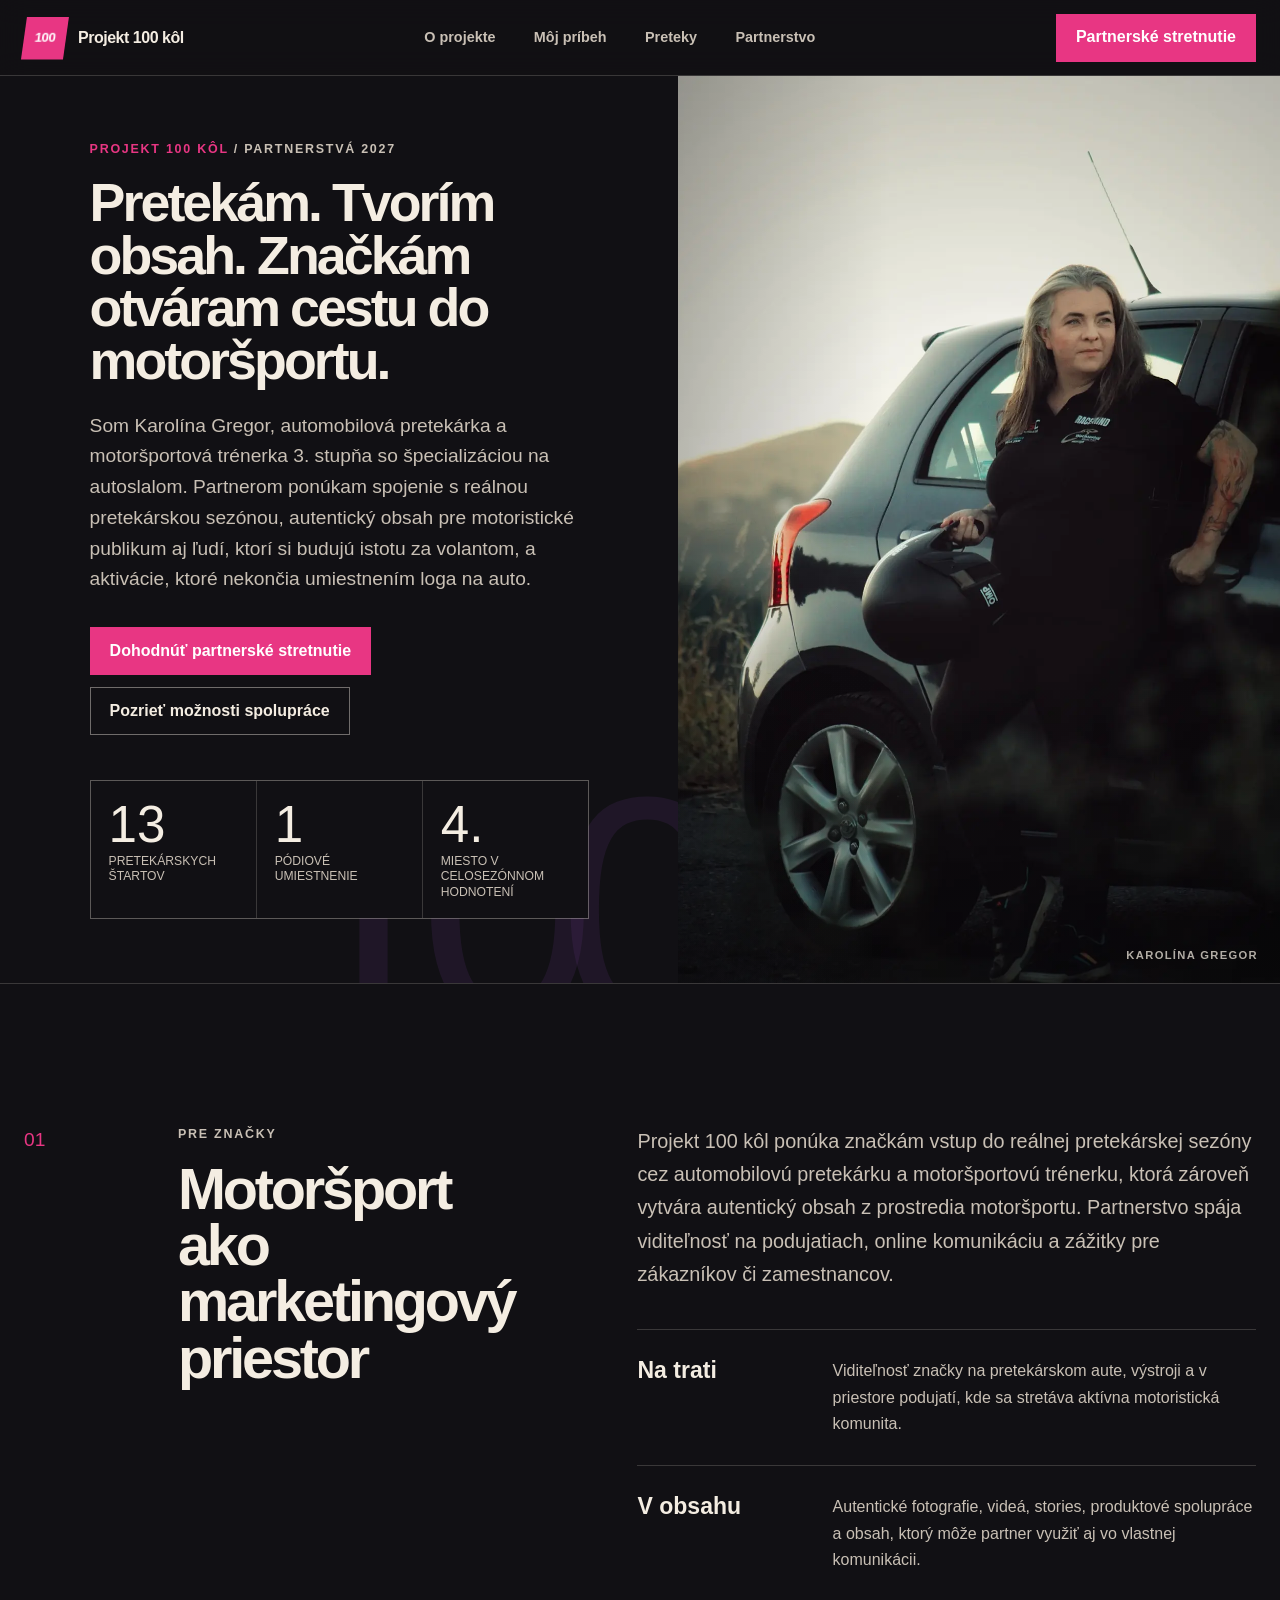
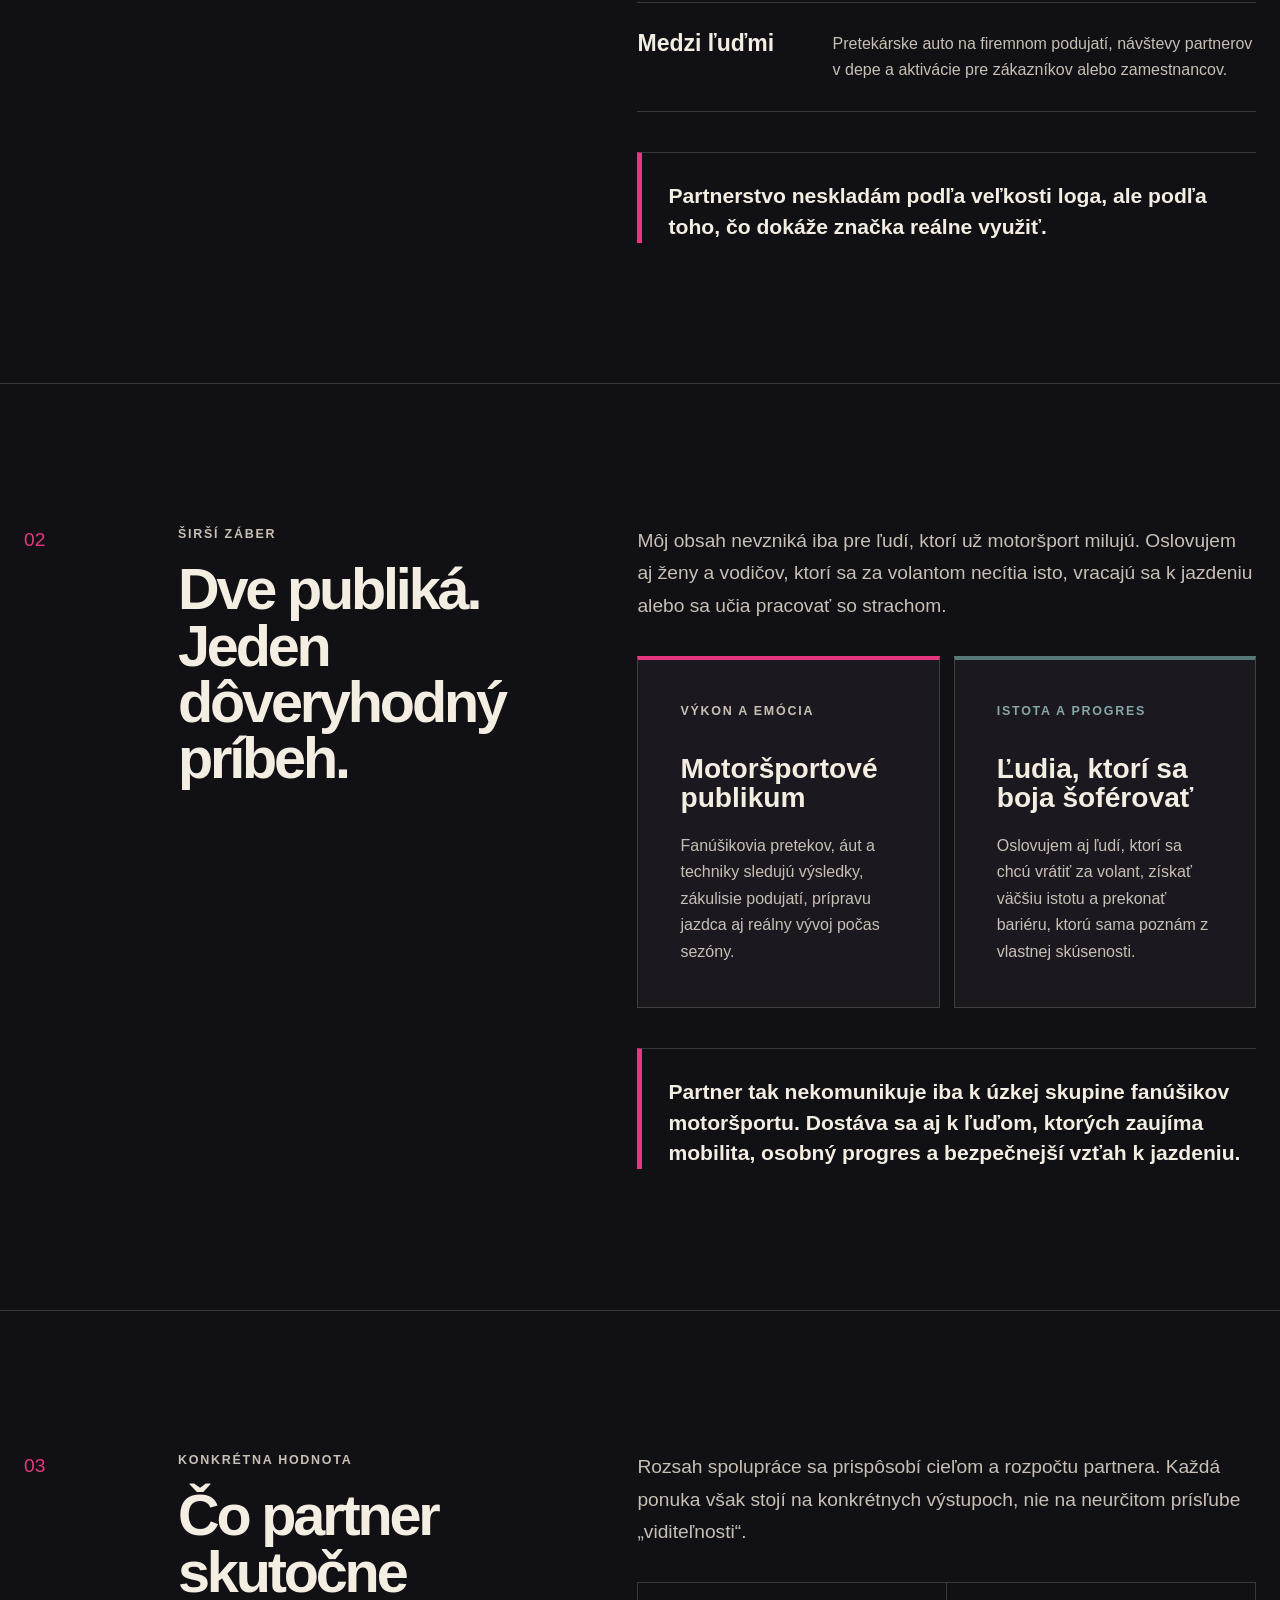
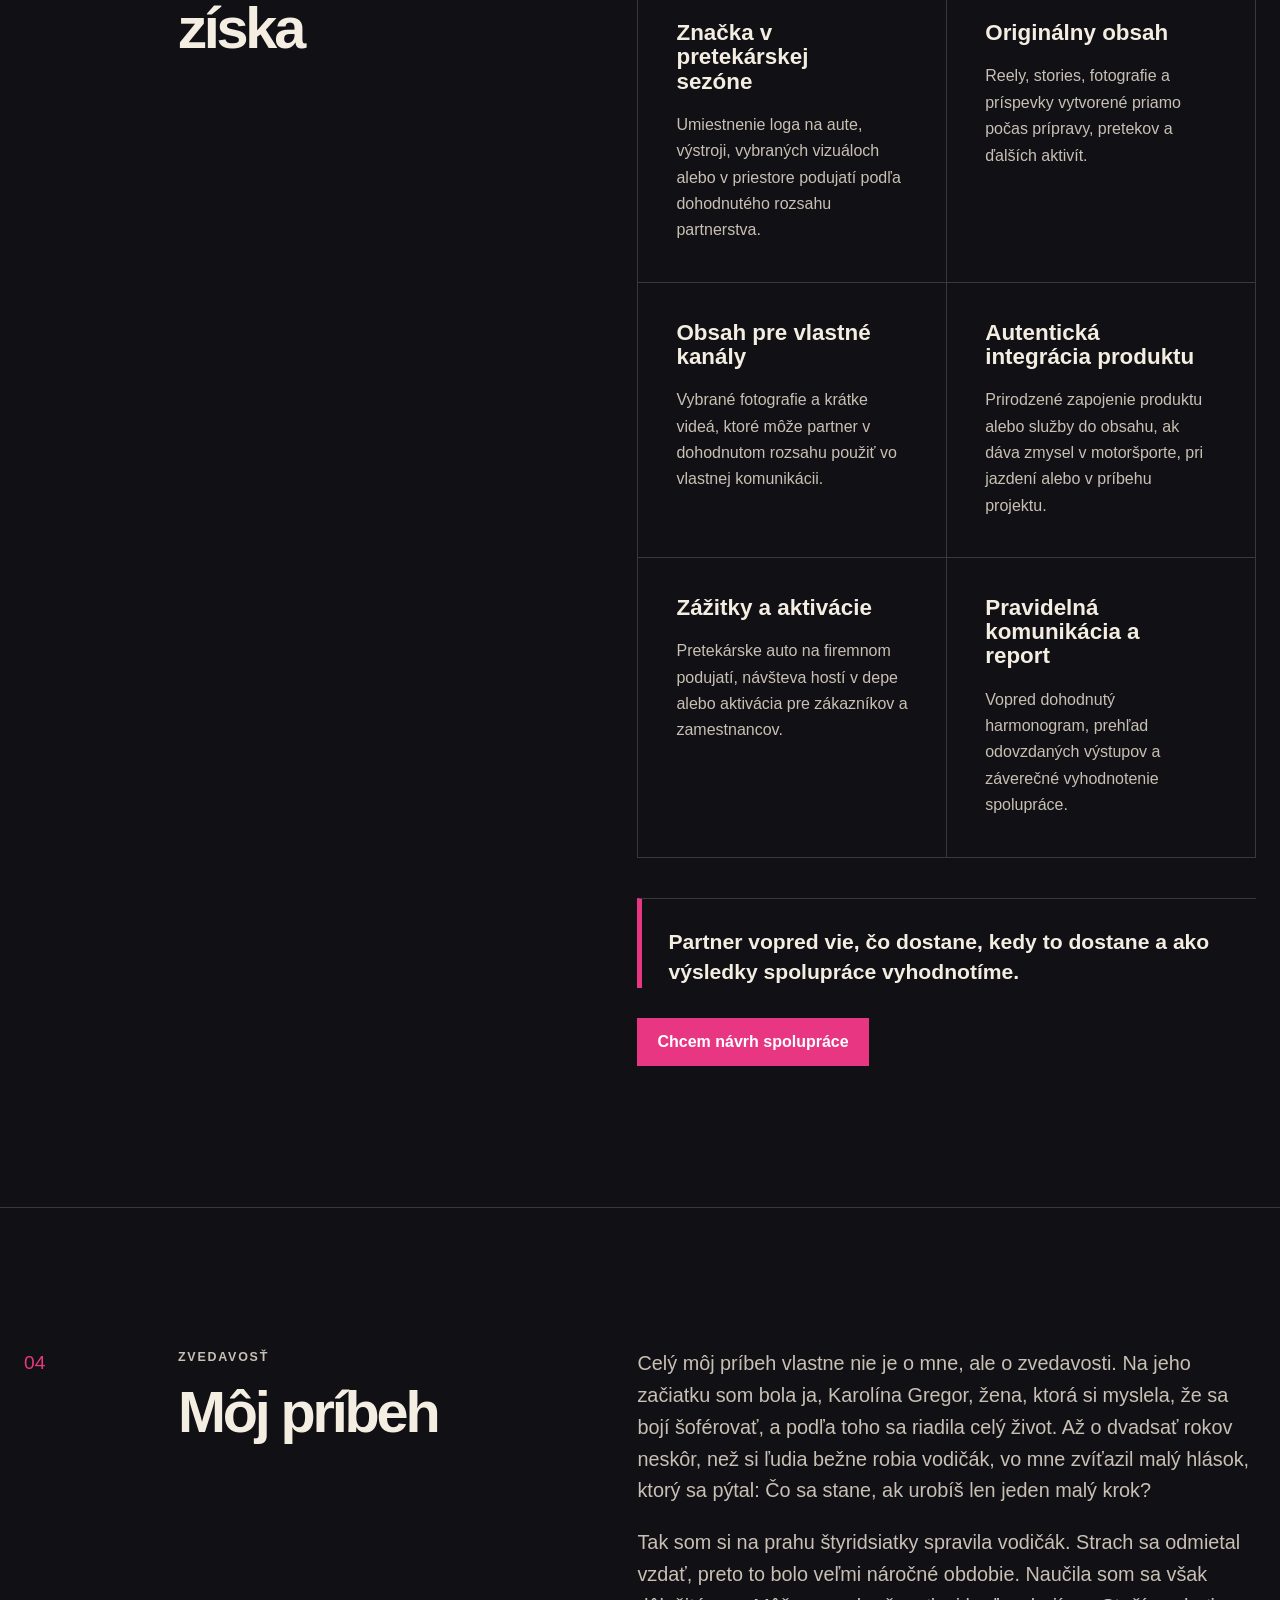
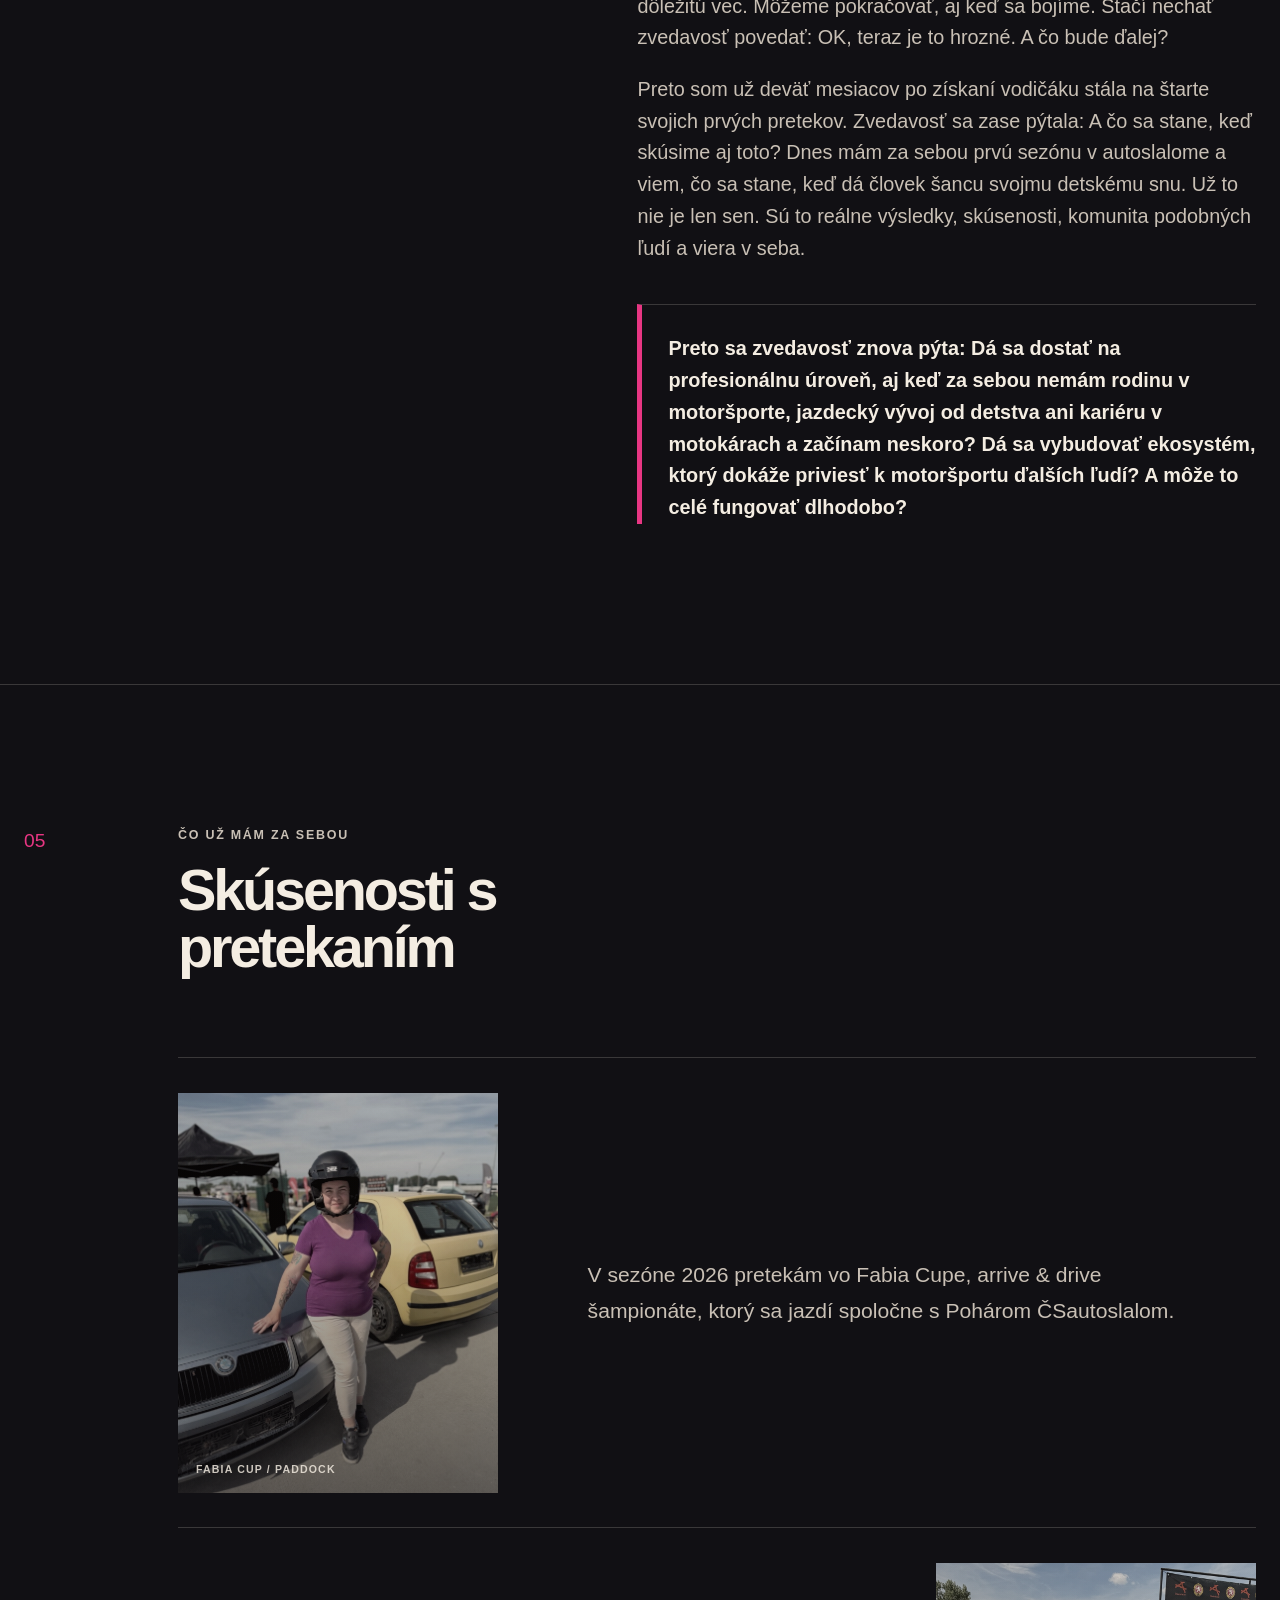
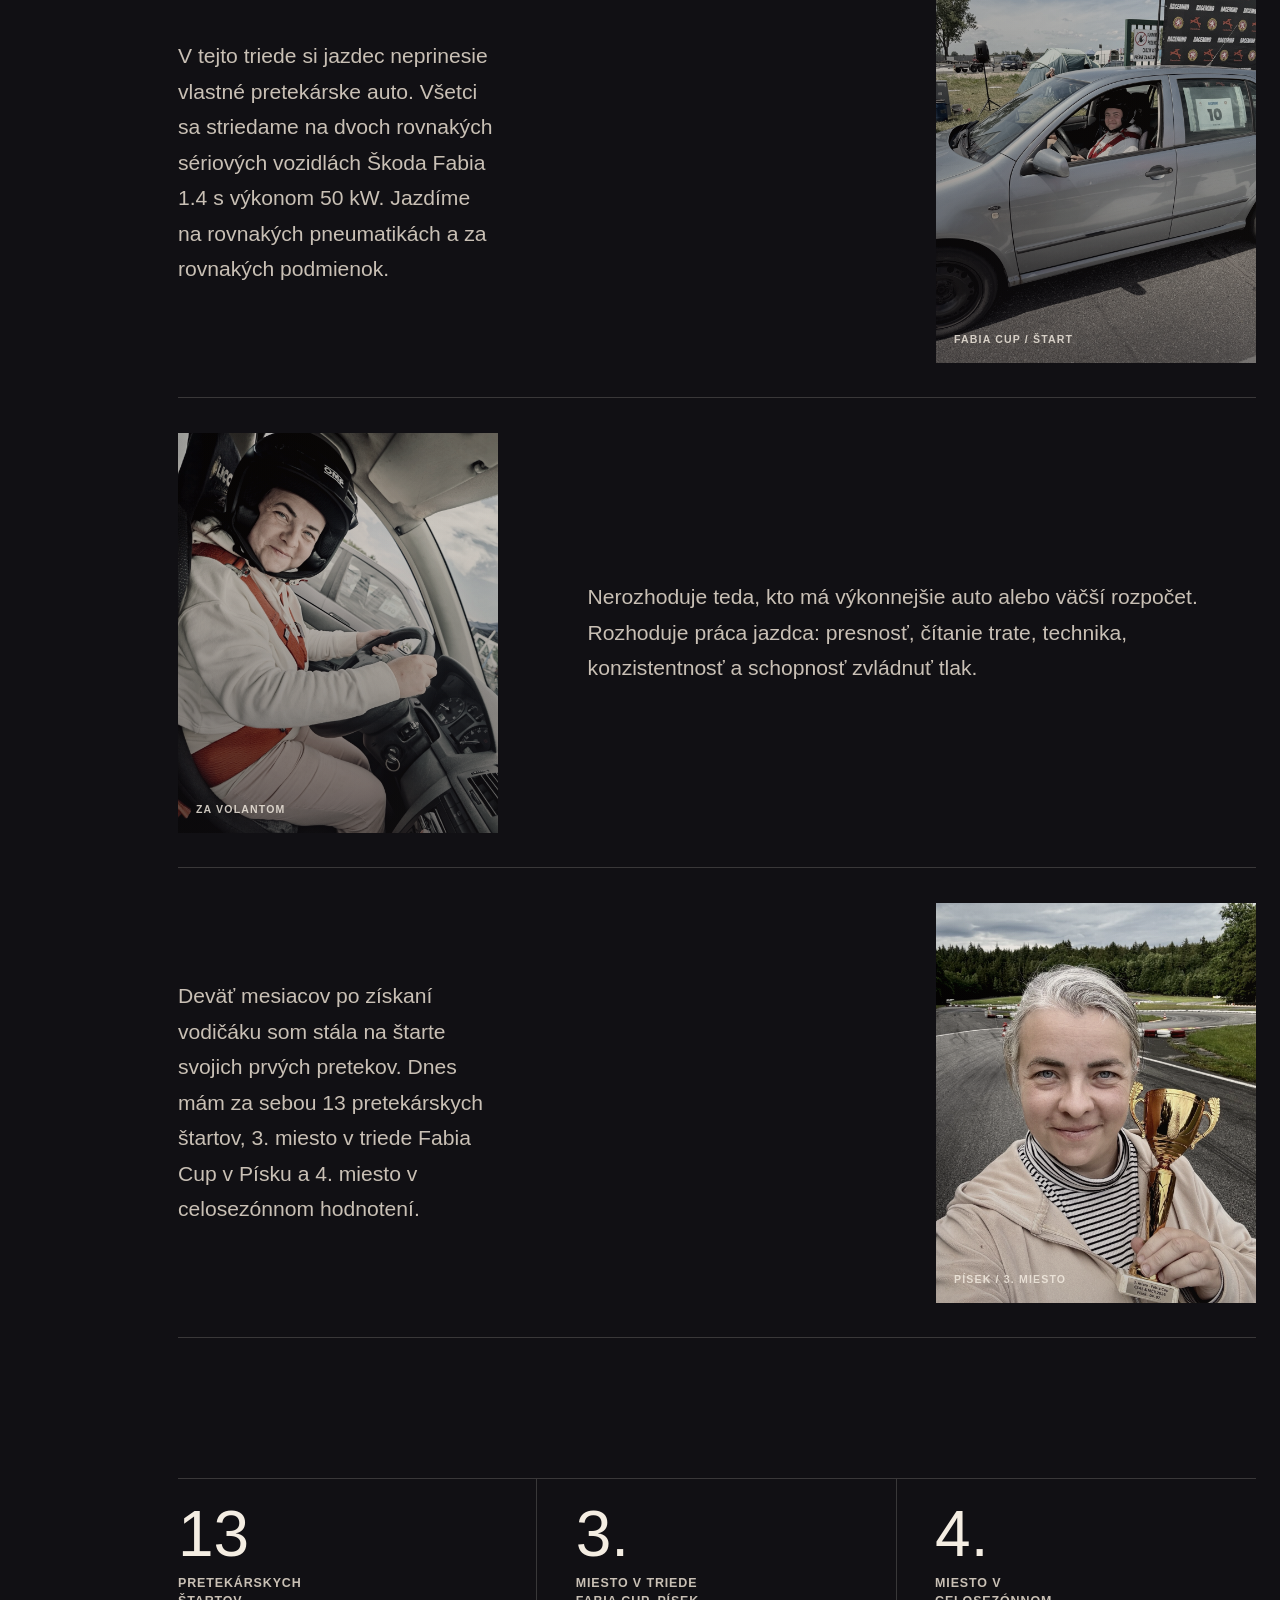
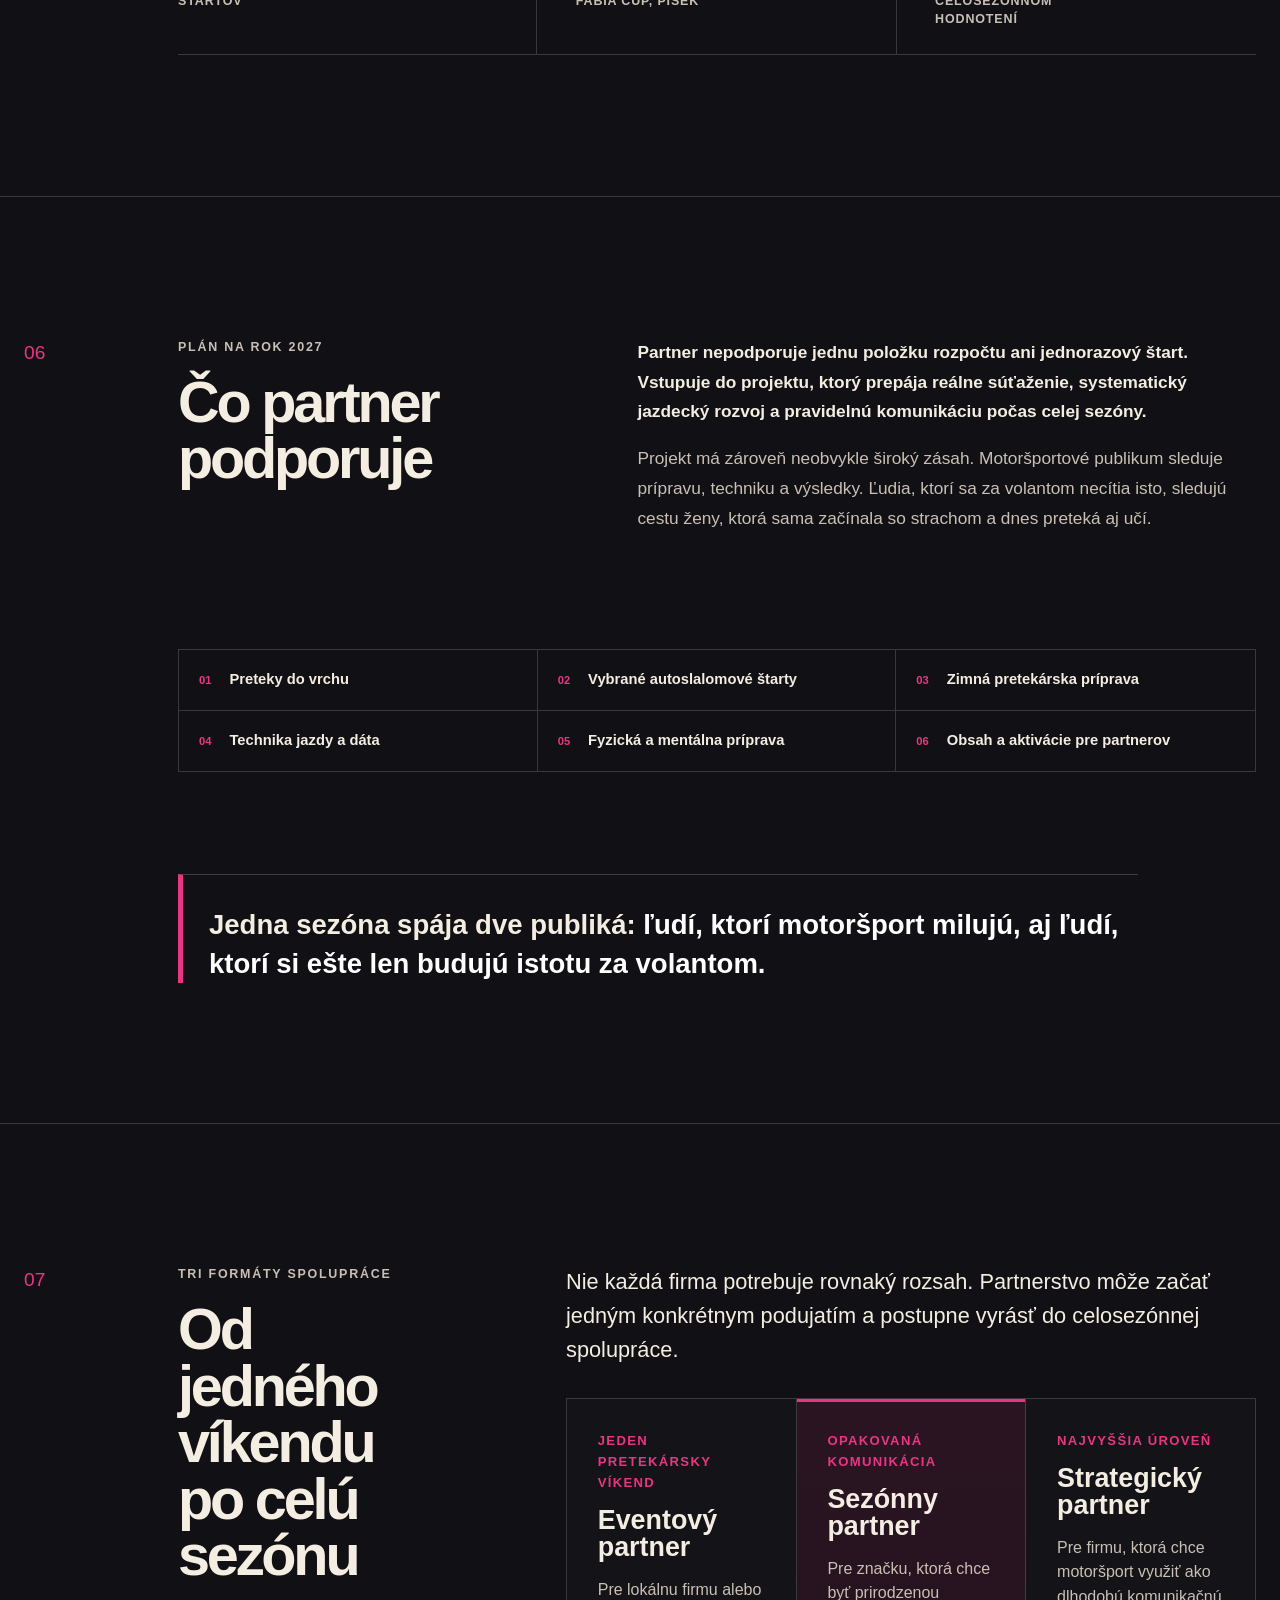
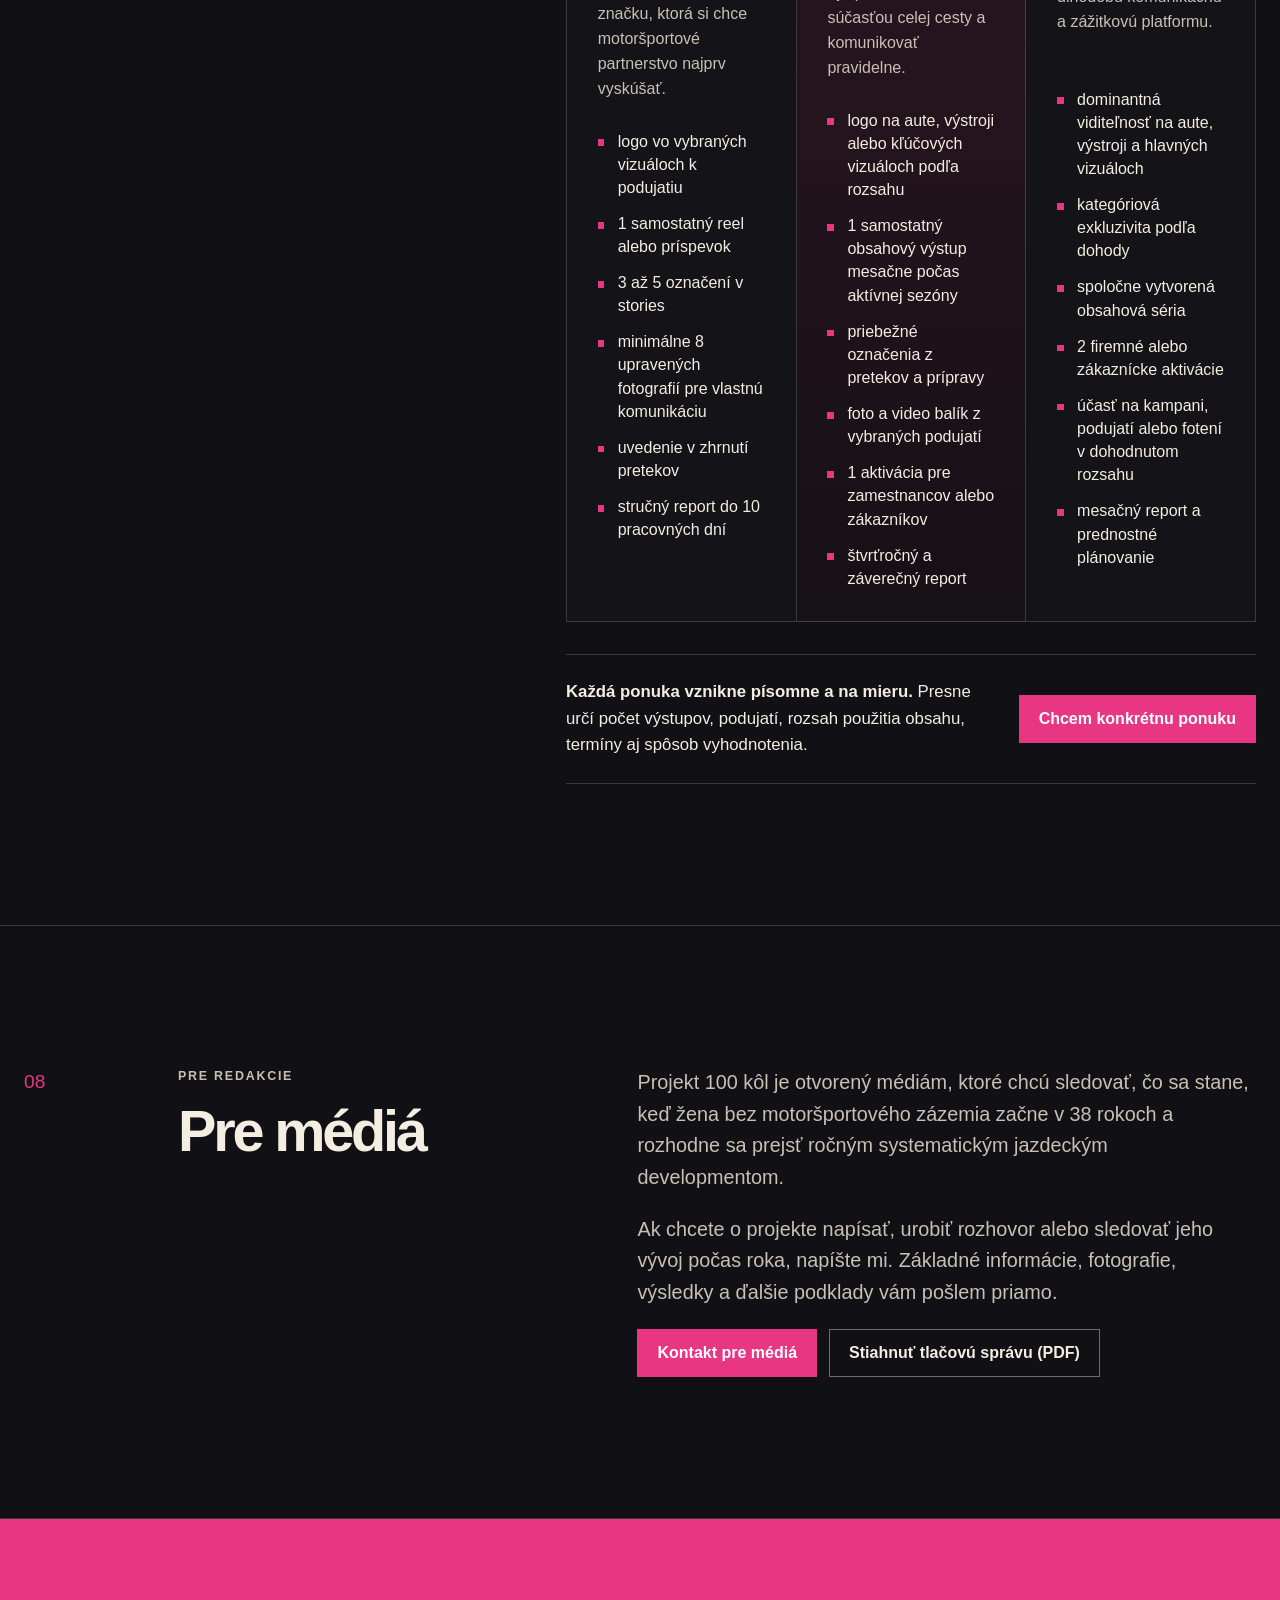
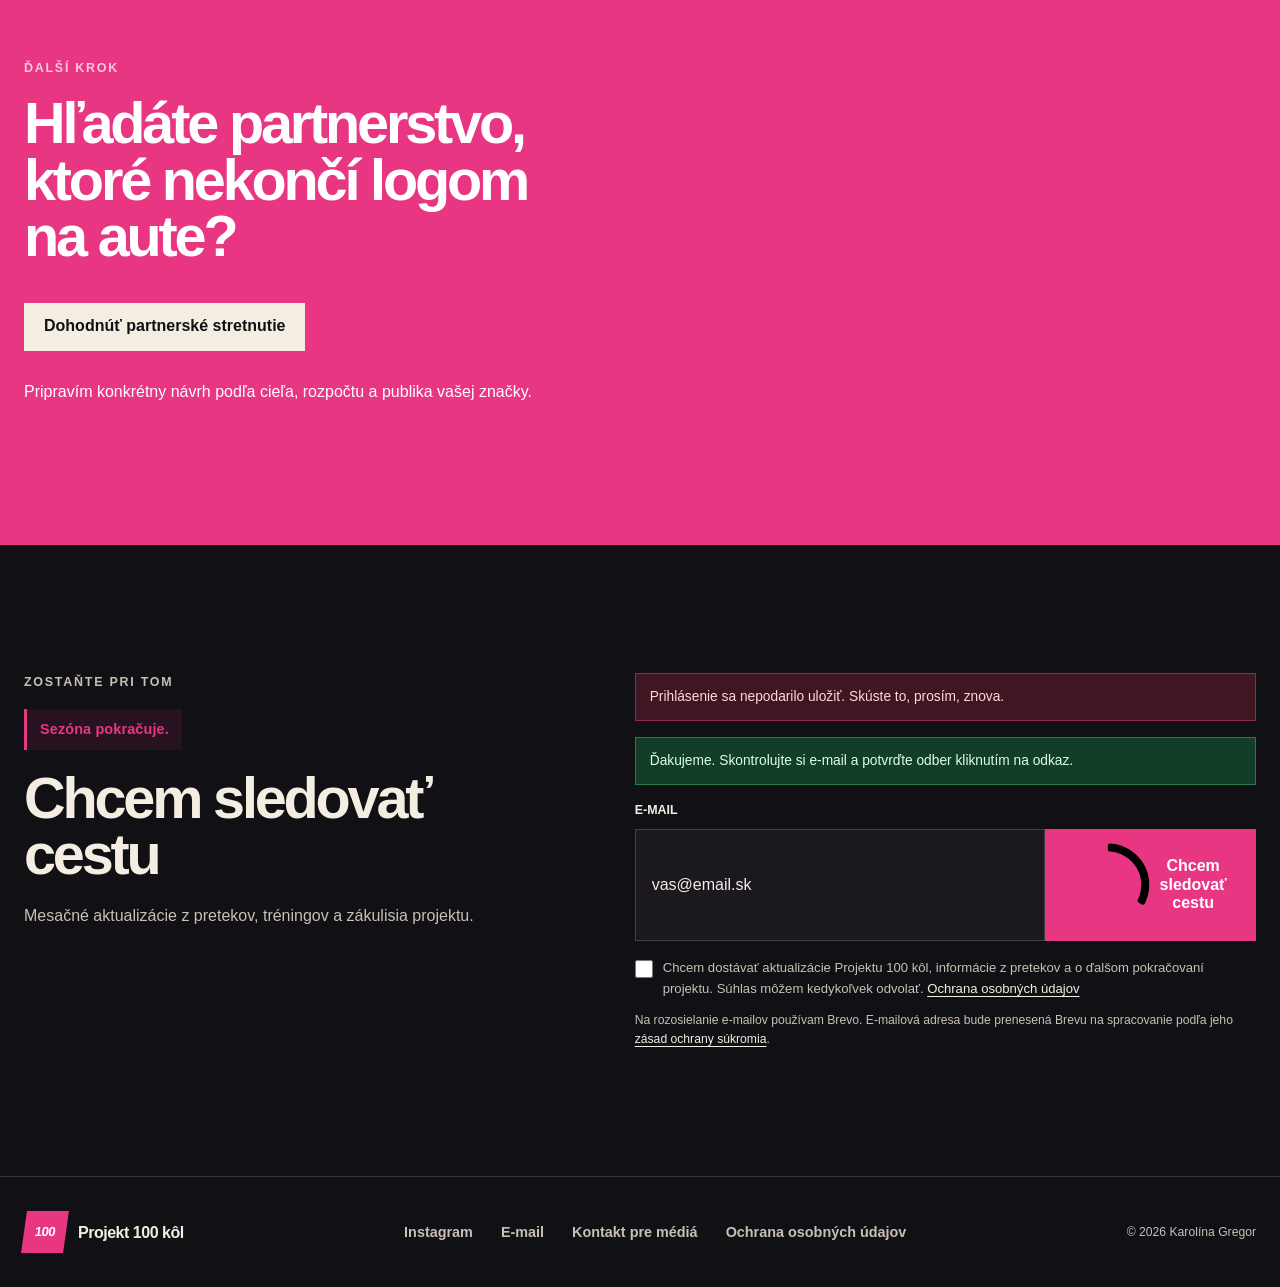
==== commit 40d14d7f: "Remove timeline from sponsor website" ====
--- a/index.html
+++ b/index.html
@@ -274,23 +274,8 @@
       <p class="training-statement">Jedna sezóna spája dve publiká: <strong>ľudí, ktorí motoršport milujú, aj ľudí, ktorí si ešte len budujú istotu za volantom.</strong></p>
     </section>
 
-    <section class="section journey" id="casova-os" aria-labelledby="timeline-title">
+    <section class="section partnership-models" id="partnerstvo" aria-labelledby="partnership-title">
       <div class="section-index" aria-hidden="true">07</div>
-      <div class="section-heading">
-        <p class="eyebrow">Doteraz</p>
-        <h2 id="timeline-title">Časová os</h2>
-      </div>
-      <ol class="timeline">
-        <li><span class="timeline-number">01</span><strong>Vodičák v 38 rokoch</strong></li>
-        <li><span class="timeline-number">02</span><strong>Prvé preteky deväť mesiacov po získaní vodičáku</strong></li>
-        <li><span class="timeline-number">03</span><strong>Prvé pódiové umiestnenie v polovici prvej sezóny</strong></li>
-        <li><span class="timeline-number">04</span><strong>Prvá sezóna: 13 štartov a 4. miesto v celosezónnom hodnotení</strong></li>
-        <li class="timeline-current"><span class="timeline-number">05</span><strong>Projekt 100 kôl</strong></li>
-      </ol>
-    </section>
-
-    <section class="section partnership-models" id="partnerstvo" aria-labelledby="partnership-title">
-      <div class="section-index" aria-hidden="true">08</div>
       <div class="section-heading">
         <p class="eyebrow">Tri formáty spolupráce</p>
         <h2 id="partnership-title">Od jedného víkendu po celú sezónu</h2>
@@ -350,7 +335,7 @@
     </section>
 
     <section class="section legacy" id="media" aria-labelledby="media-title">
-      <div class="section-index" aria-hidden="true">09</div>
+      <div class="section-index" aria-hidden="true">08</div>
       <div class="section-heading">
         <p class="eyebrow">Pre redakcie</p>
         <h2 id="media-title">Pre médiá</h2>
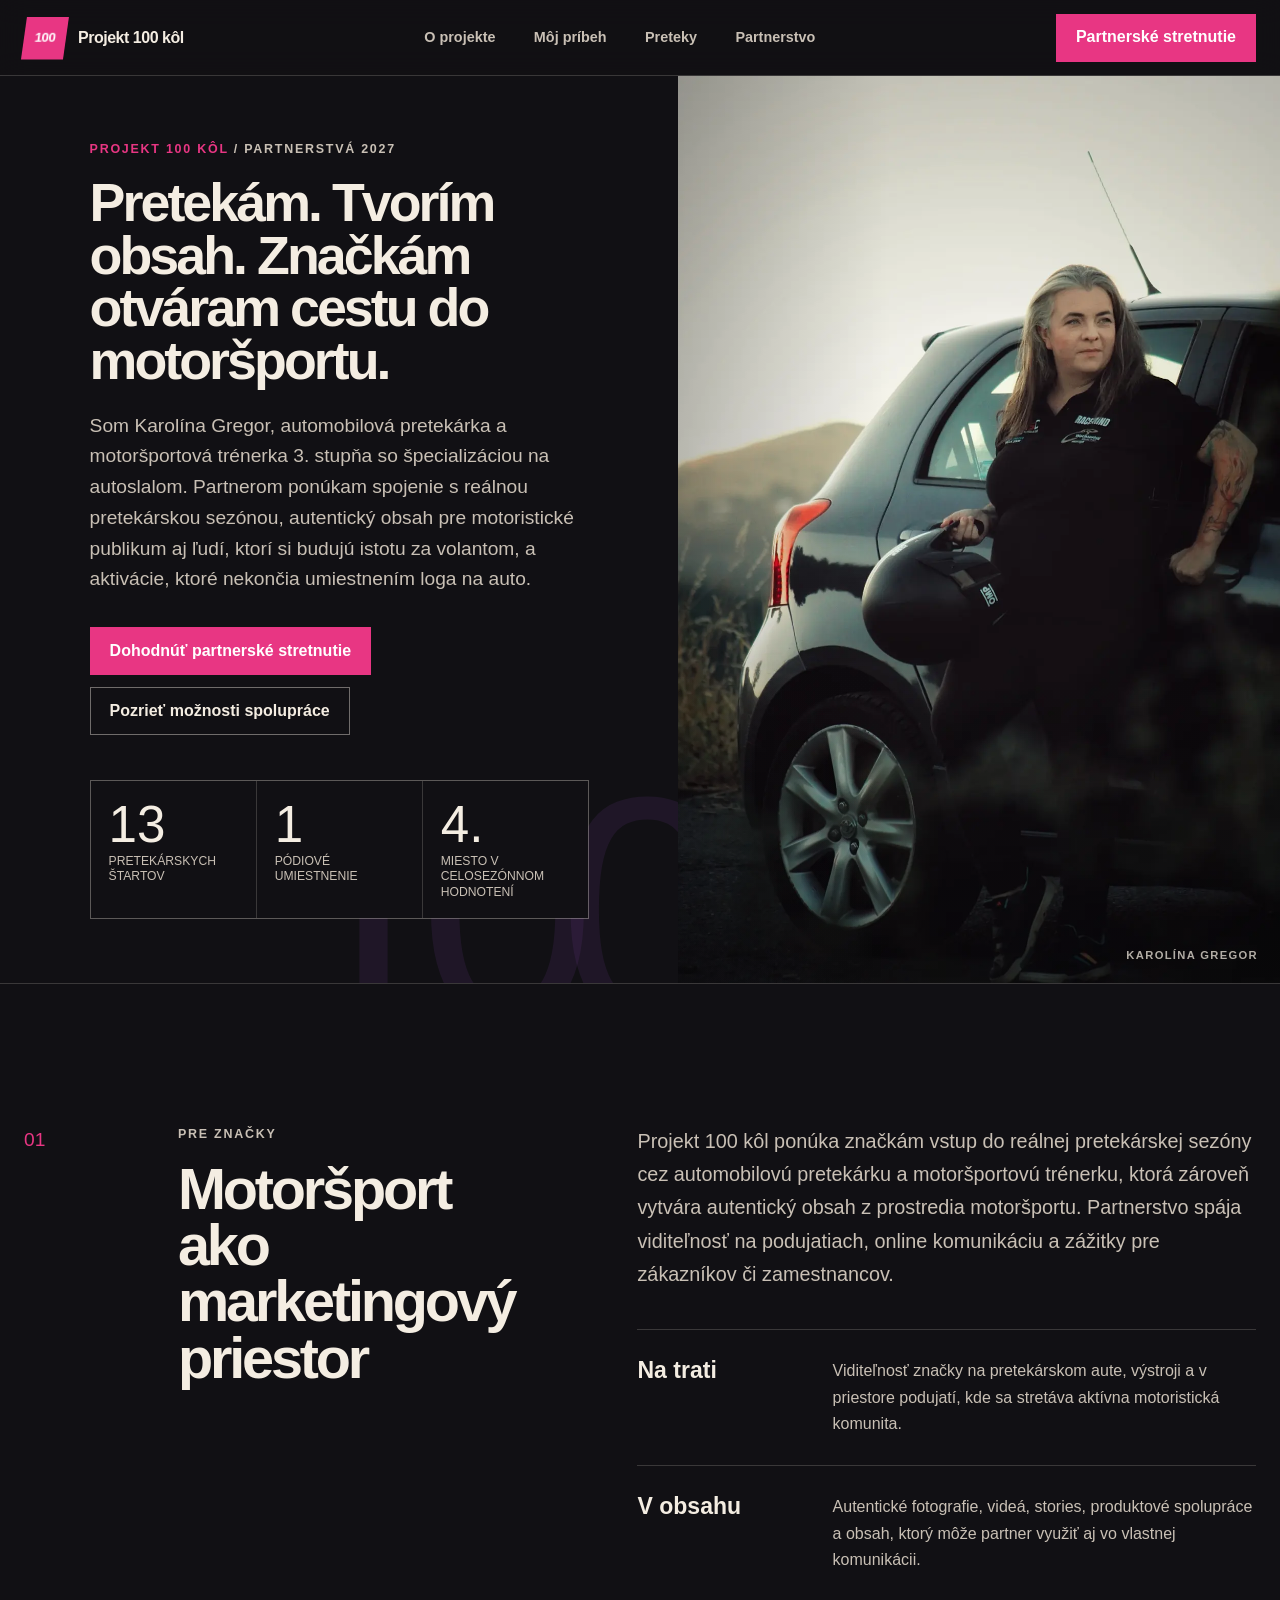
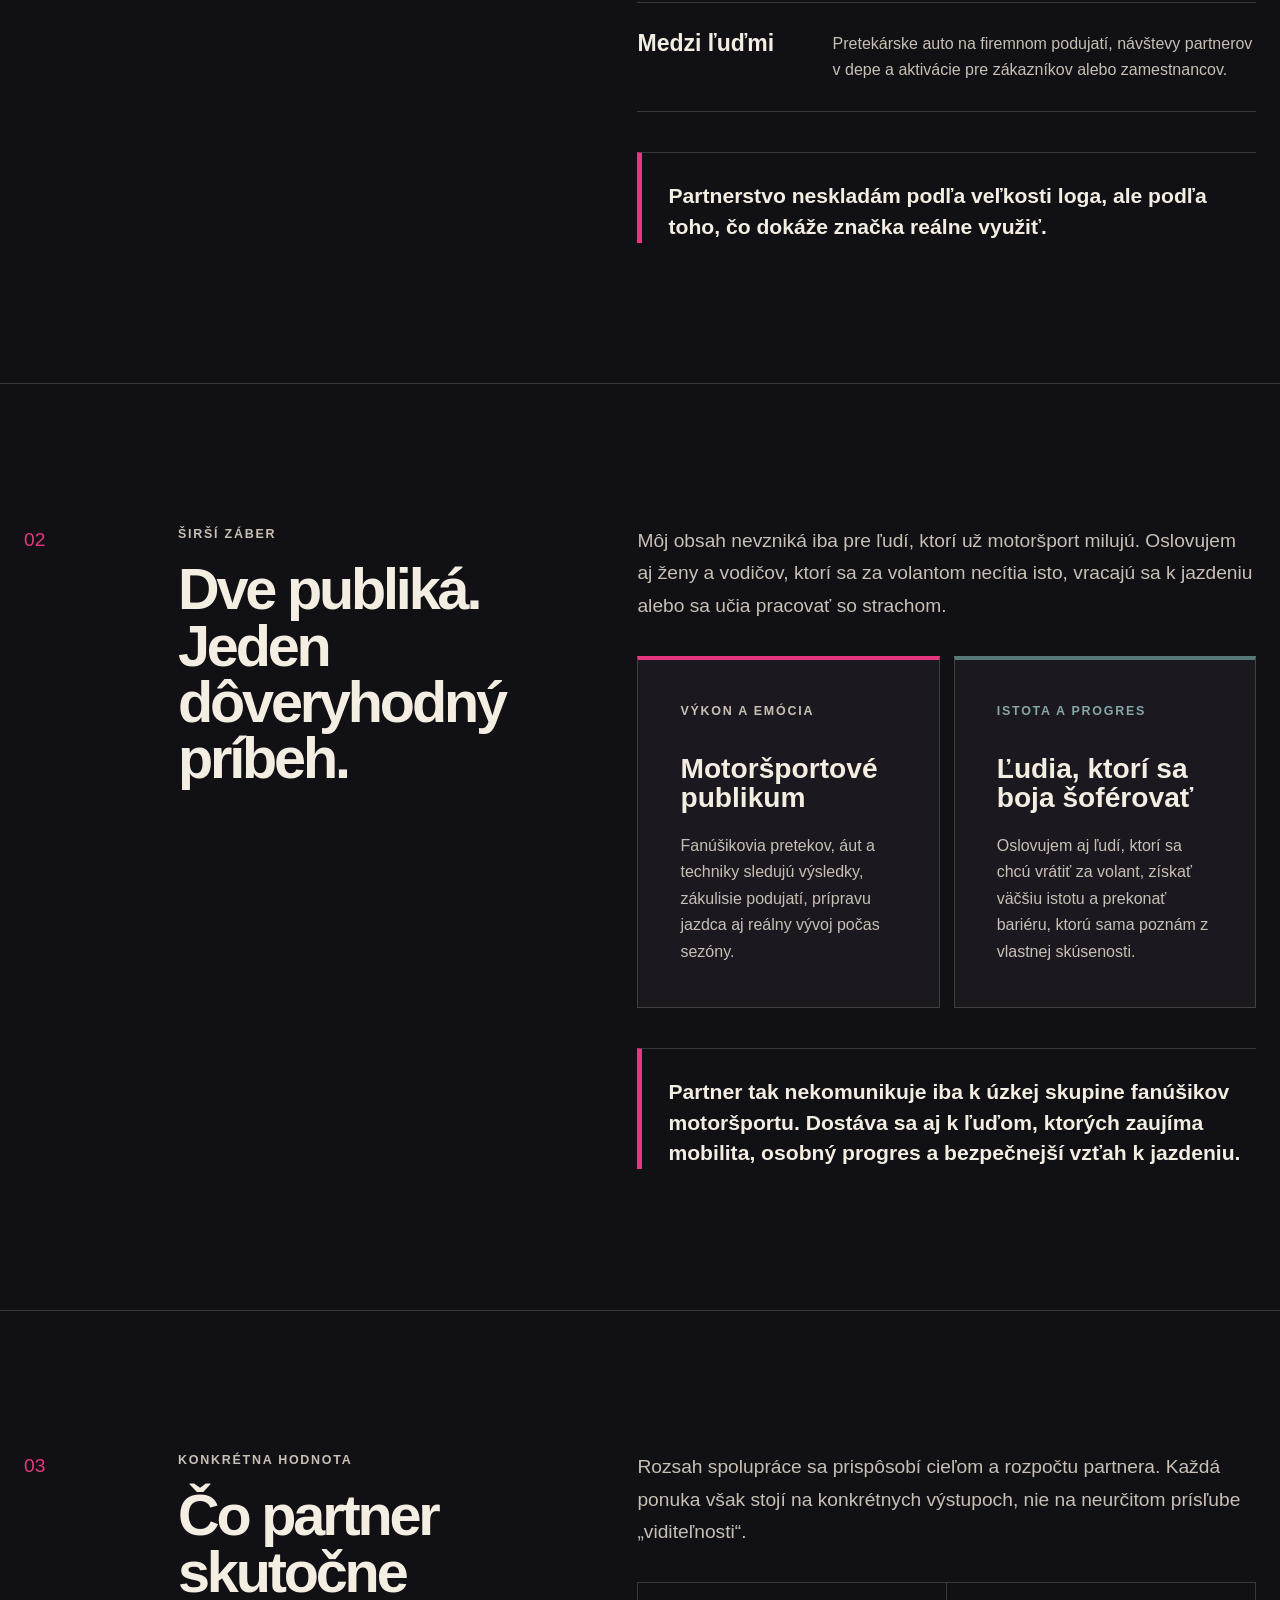
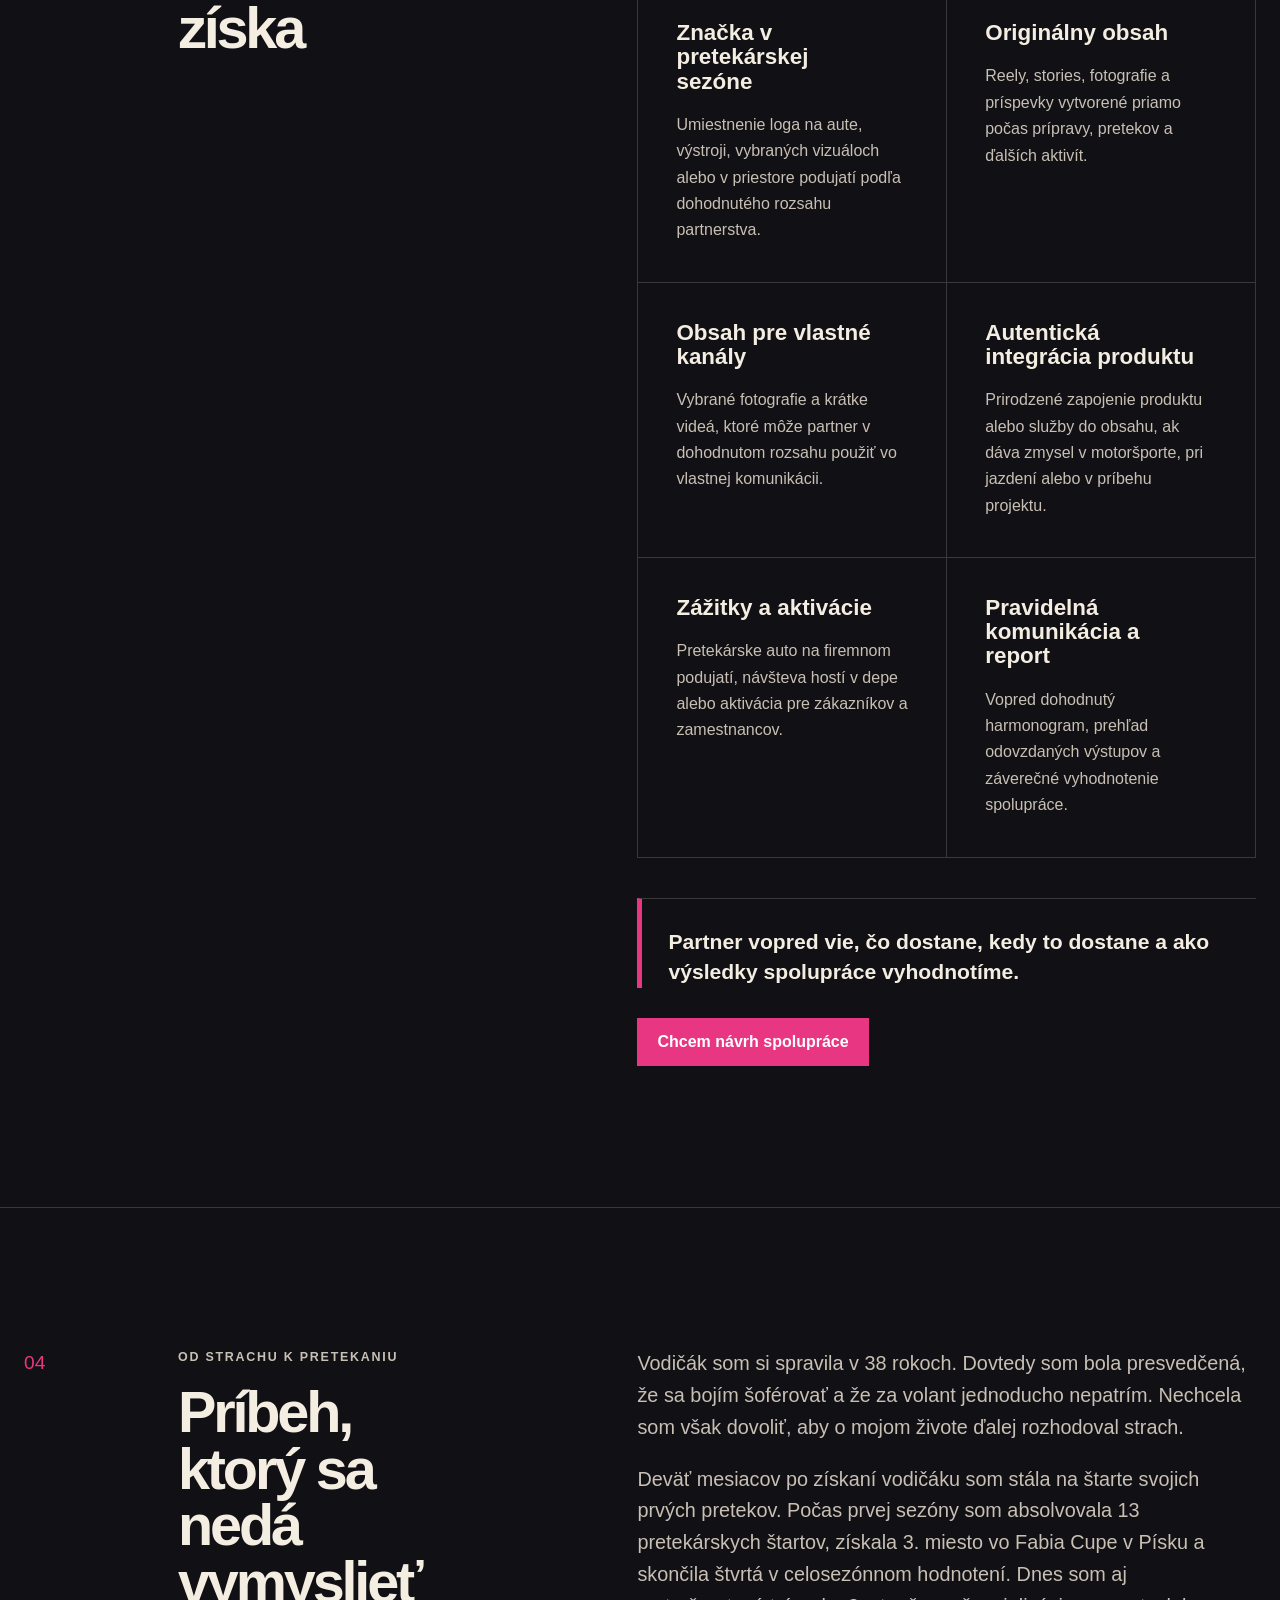
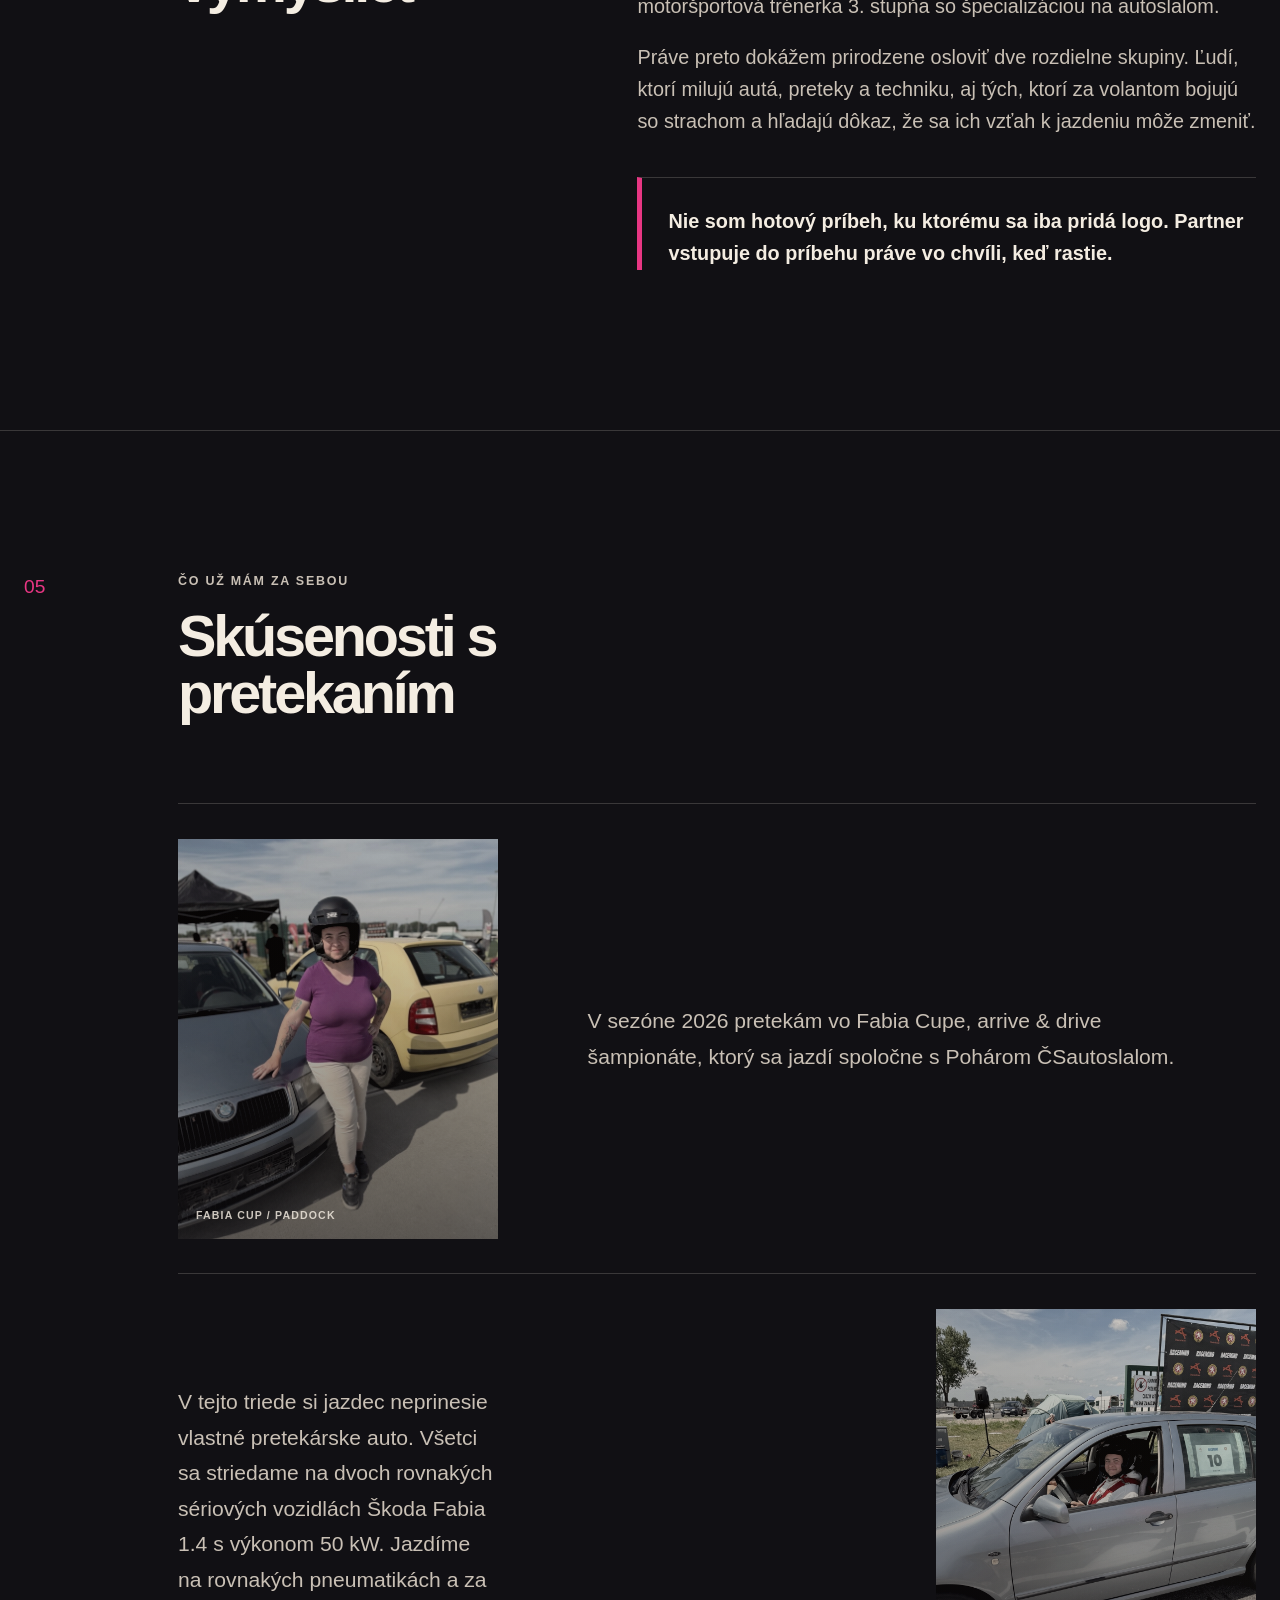
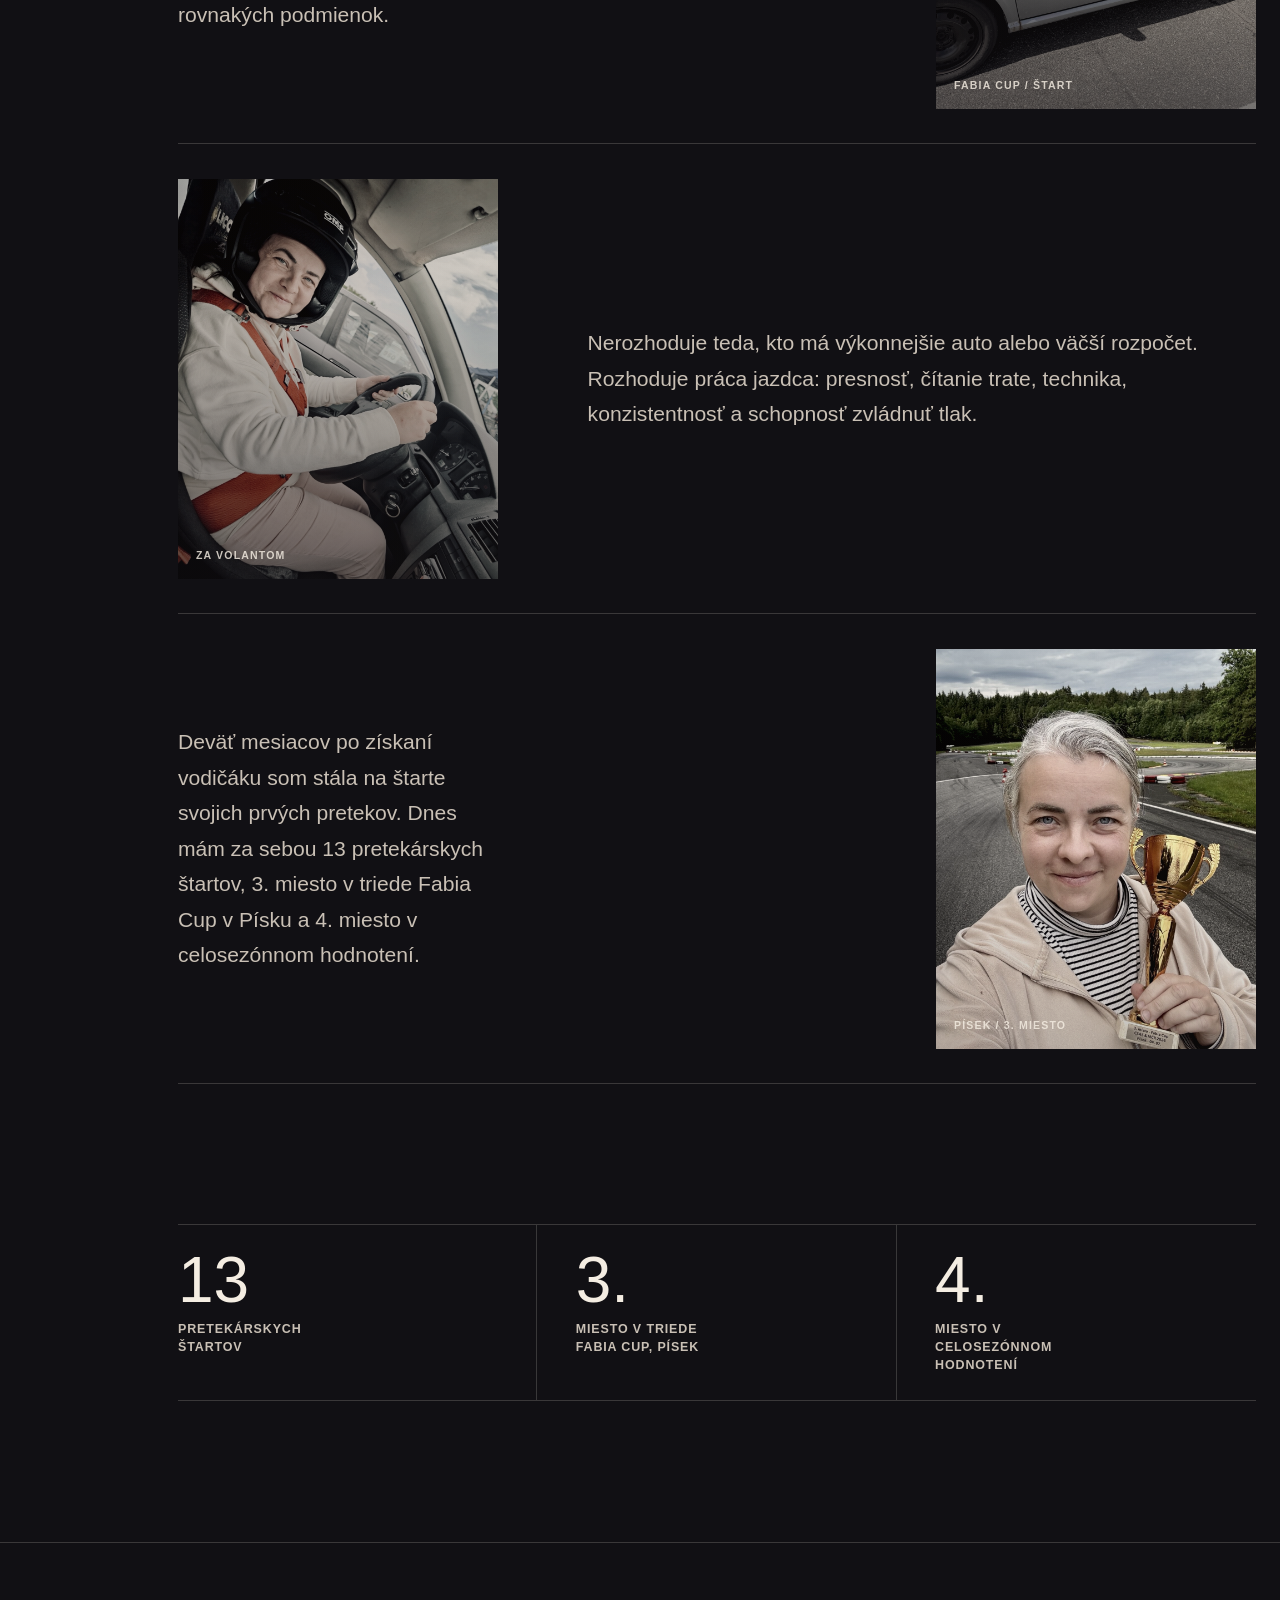
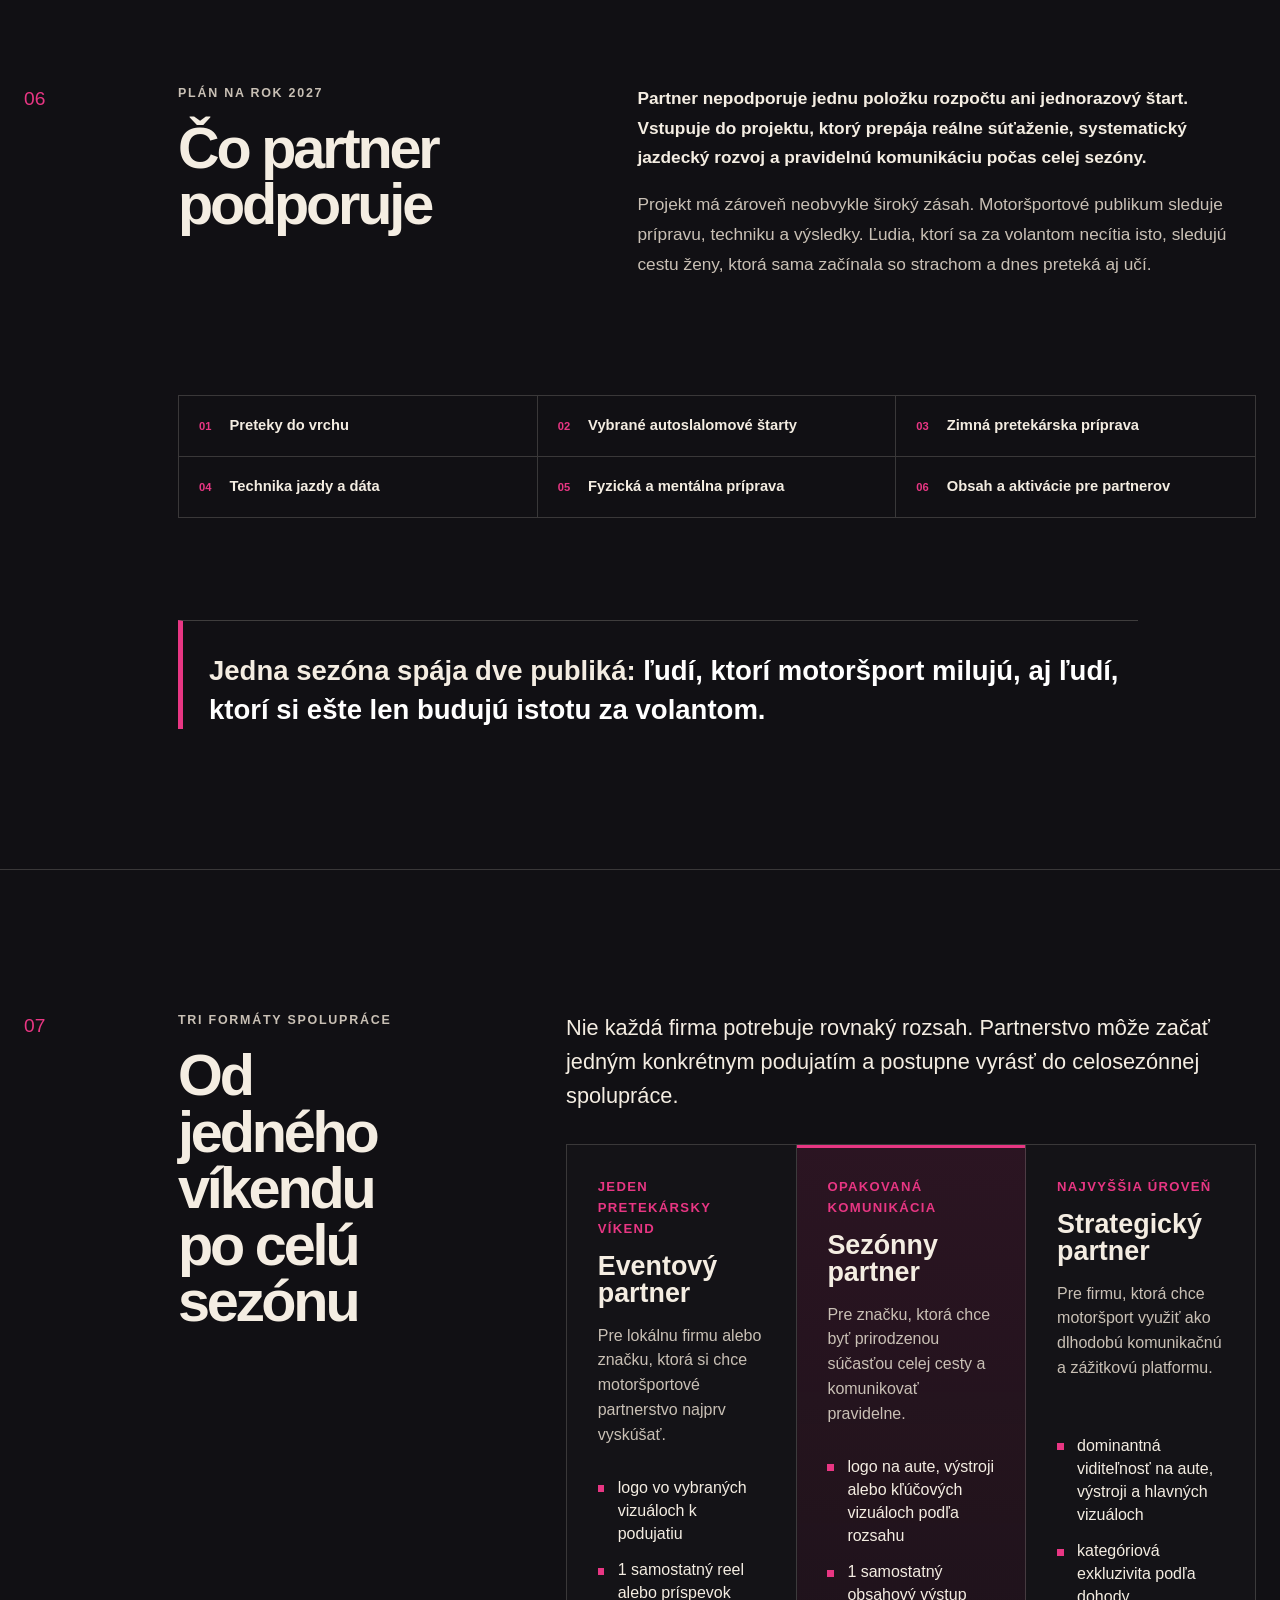
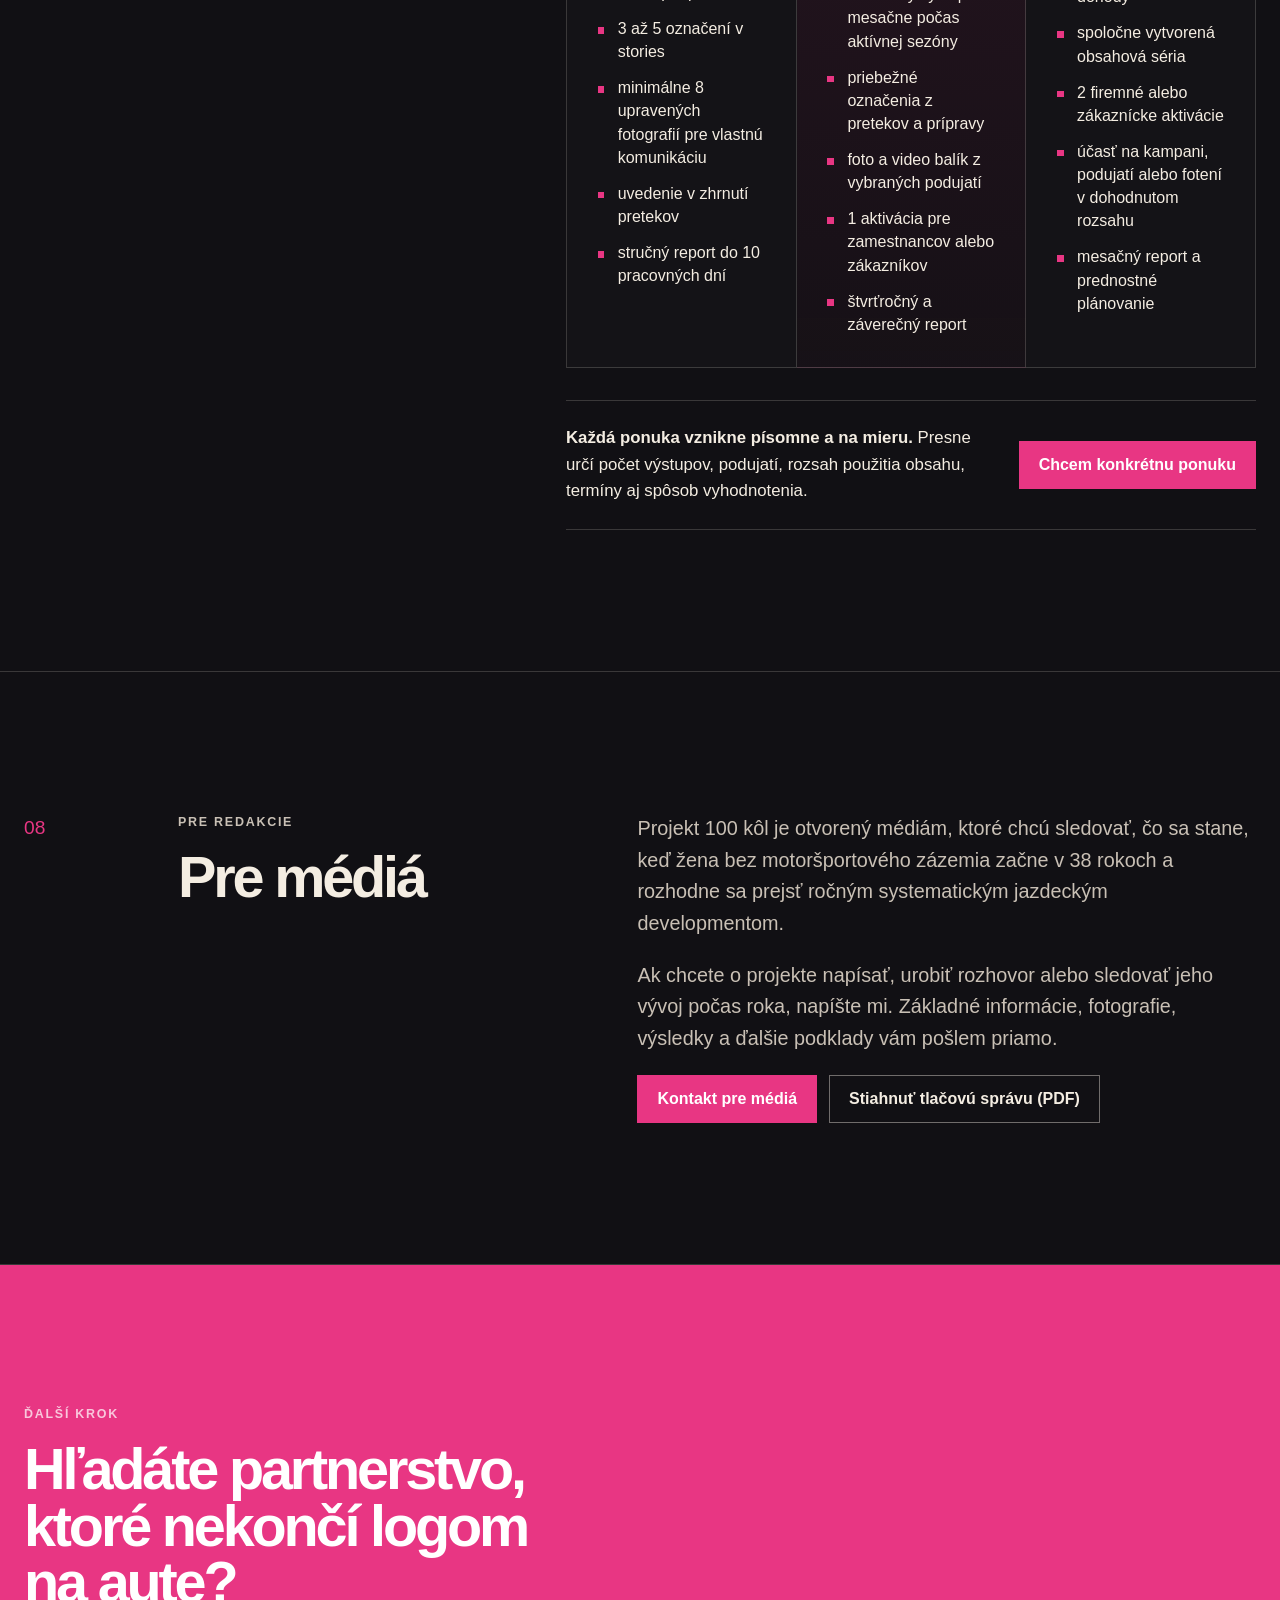
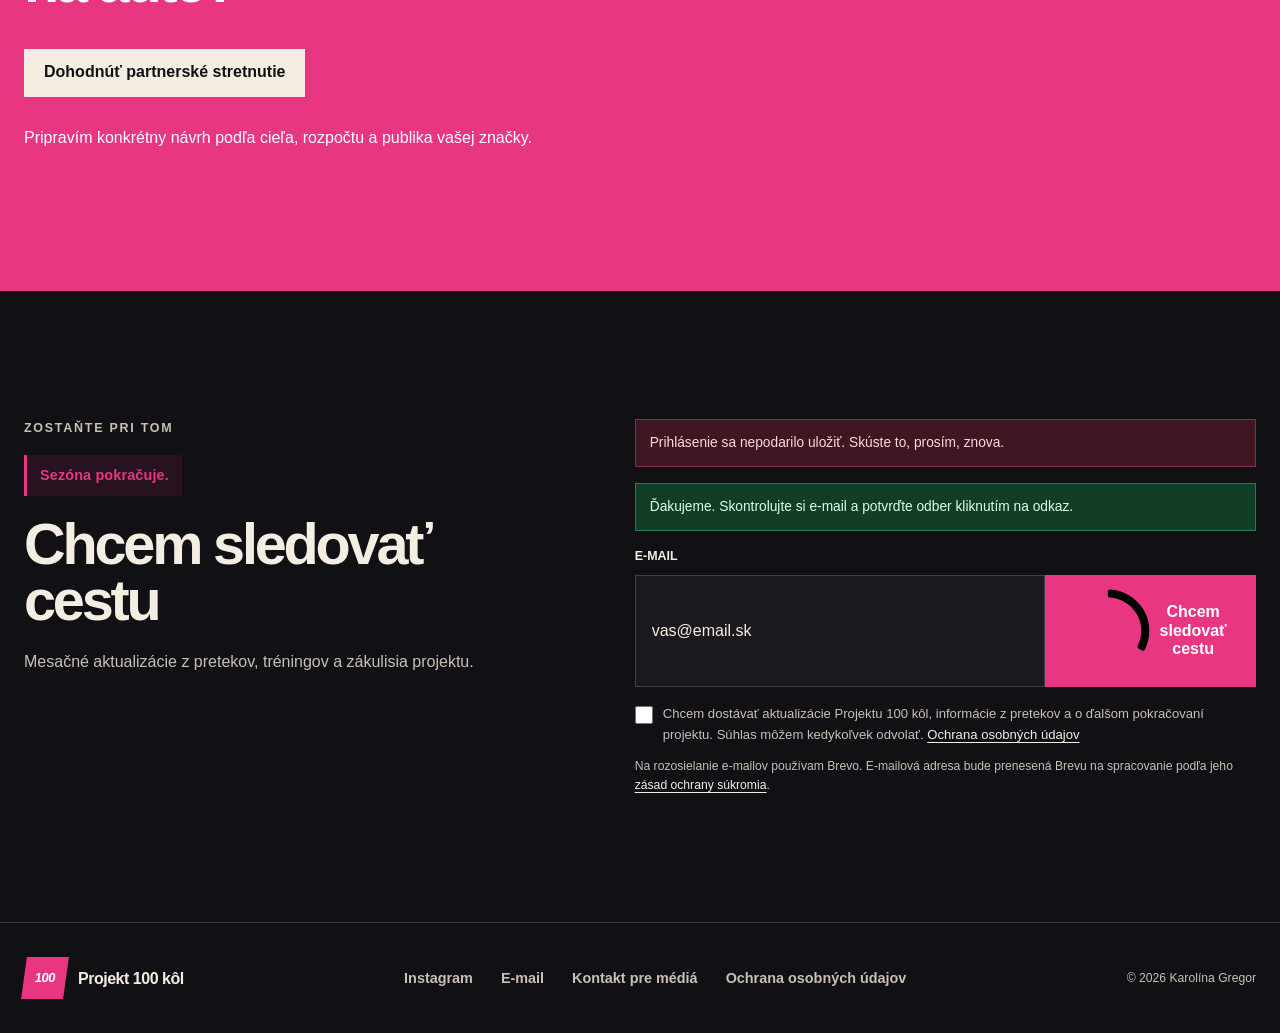
==== commit 07bde814: "Rewrite personal story for sponsors" ====
--- a/index.html
+++ b/index.html
@@ -185,14 +185,14 @@
     <section class="section story" id="pribeh" aria-labelledby="story-title">
       <div class="section-index" aria-hidden="true">04</div>
       <div class="section-heading">
-        <p class="eyebrow">Zvedavosť</p>
-        <h2 id="story-title">Môj príbeh</h2>
+        <p class="eyebrow">Od strachu k pretekaniu</p>
+        <h2 id="story-title">Príbeh, ktorý sa nedá vymyslieť</h2>
       </div>
       <div class="section-body prose-large">
-        <p>Celý môj príbeh vlastne nie je o mne, ale o zvedavosti. Na jeho začiatku som bola ja, Karolína Gregor, žena, ktorá si myslela, že sa bojí šoférovať, a podľa toho sa riadila celý život. Až o dvadsať rokov neskôr, než si ľudia bežne robia vodičák, vo mne zvíťazil malý hlások, ktorý sa pýtal: Čo sa stane, ak urobíš len jeden malý krok?</p>
-        <p>Tak som si na prahu štyridsiatky spravila vodičák. Strach sa odmietal vzdať, preto to bolo veľmi náročné obdobie. Naučila som sa však dôležitú vec. Môžeme pokračovať, aj keď sa bojíme. Stačí nechať zvedavosť povedať: OK, teraz je to hrozné. A čo bude ďalej?</p>
-        <p>Preto som už deväť mesiacov po získaní vodičáku stála na štarte svojich prvých pretekov. Zvedavosť sa zase pýtala: A čo sa stane, keď skúsime aj toto? Dnes mám za sebou prvú sezónu v autoslalome a viem, čo sa stane, keď dá človek šancu svojmu detskému snu. Už to nie je len sen. Sú to reálne výsledky, skúsenosti, komunita podobných ľudí a viera v seba.</p>
-        <p class="statement"><strong>Preto sa zvedavosť znova pýta: Dá sa dostať na profesionálnu úroveň, aj keď za sebou nemám rodinu v motoršporte, jazdecký vývoj od detstva ani kariéru v motokárach a začínam neskoro? Dá sa vybudovať ekosystém, ktorý dokáže priviesť k motoršportu ďalších ľudí? A môže to celé fungovať dlhodobo?</strong></p>
+        <p>Vodičák som si spravila v 38 rokoch. Dovtedy som bola presvedčená, že sa bojím šoférovať a že za volant jednoducho nepatrím. Nechcela som však dovoliť, aby o mojom živote ďalej rozhodoval strach.</p>
+        <p>Deväť mesiacov po získaní vodičáku som stála na štarte svojich prvých pretekov. Počas prvej sezóny som absolvovala 13 pretekárskych štartov, získala 3. miesto vo Fabia Cupe v Písku a skončila štvrtá v celosezónnom hodnotení. Dnes som aj motoršportová trénerka 3. stupňa so špecializáciou na autoslalom.</p>
+        <p>Práve preto dokážem prirodzene osloviť dve rozdielne skupiny. Ľudí, ktorí milujú autá, preteky a techniku, aj tých, ktorí za volantom bojujú so strachom a hľadajú dôkaz, že sa ich vzťah k jazdeniu môže zmeniť.</p>
+        <p class="statement"><strong>Nie som hotový príbeh, ku ktorému sa iba pridá logo. Partner vstupuje do príbehu práve vo chvíli, keď rastie.</strong></p>
       </div>
     </section>
 
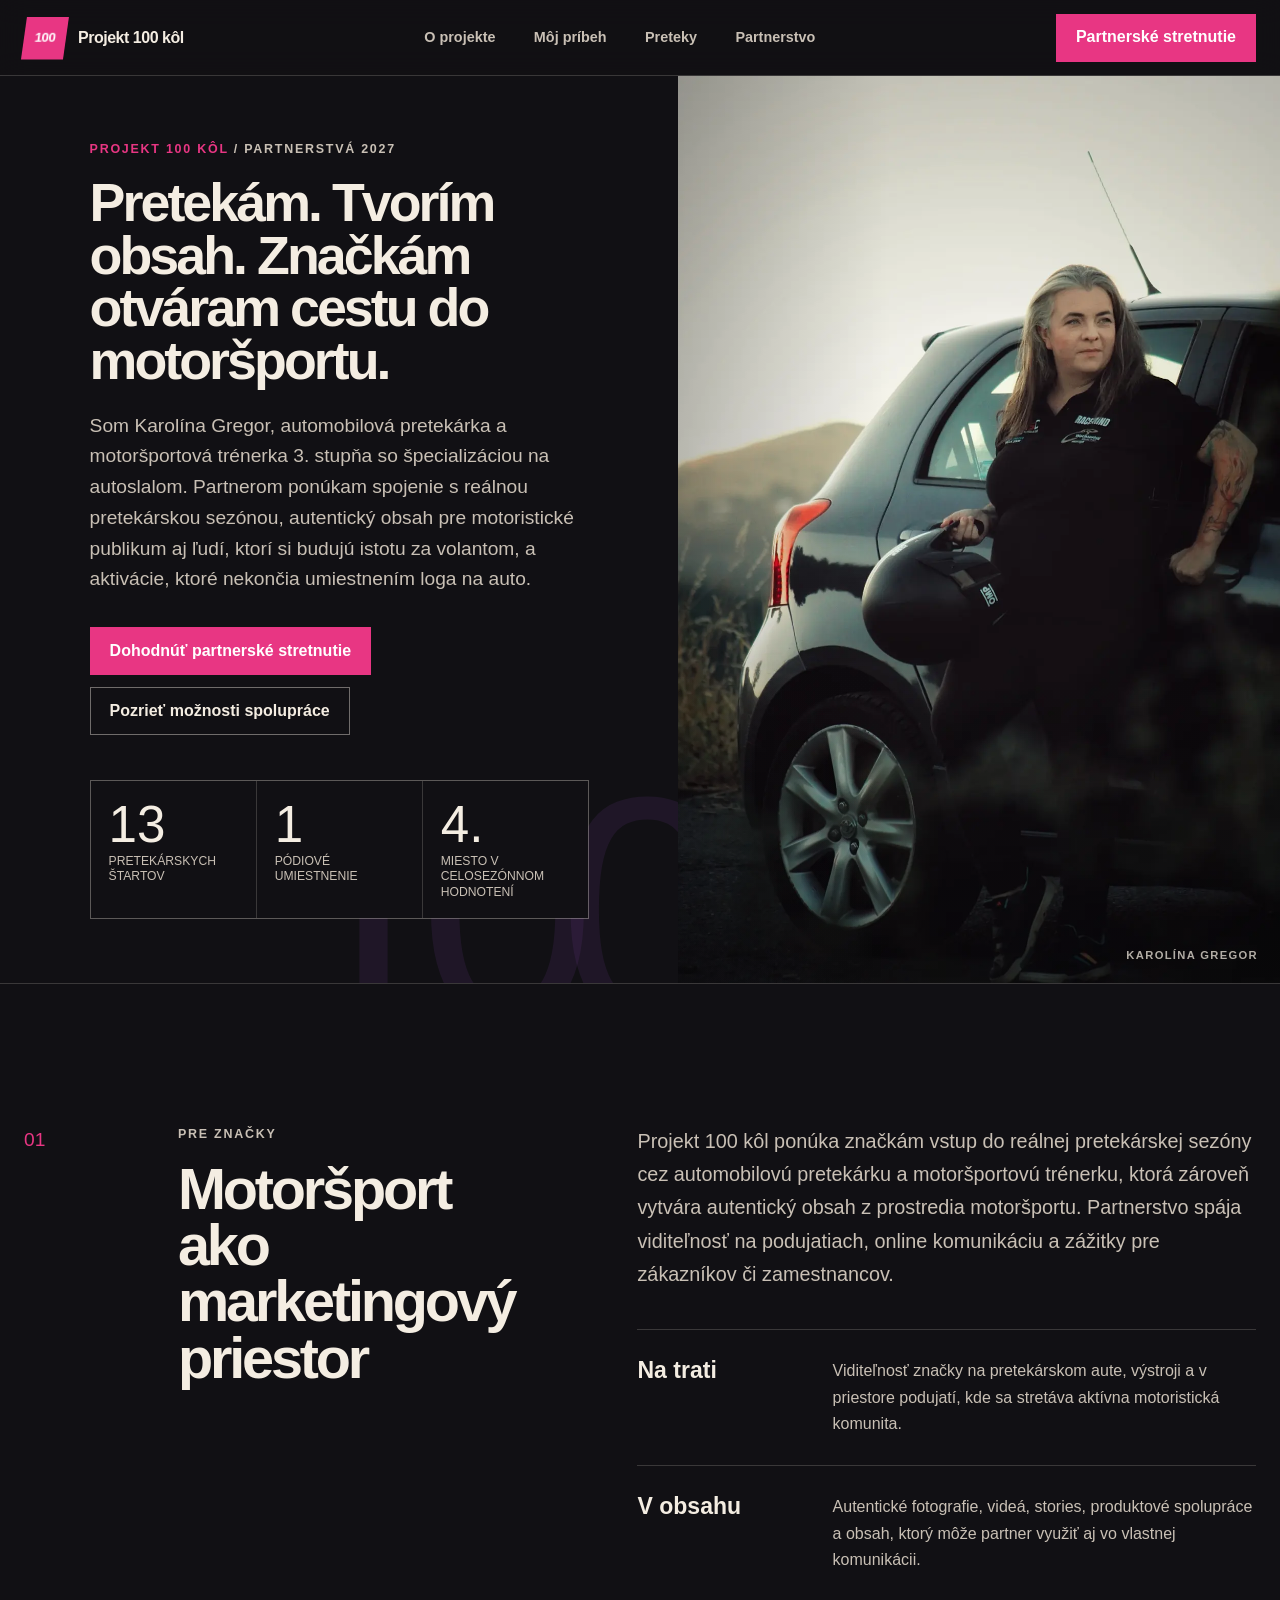
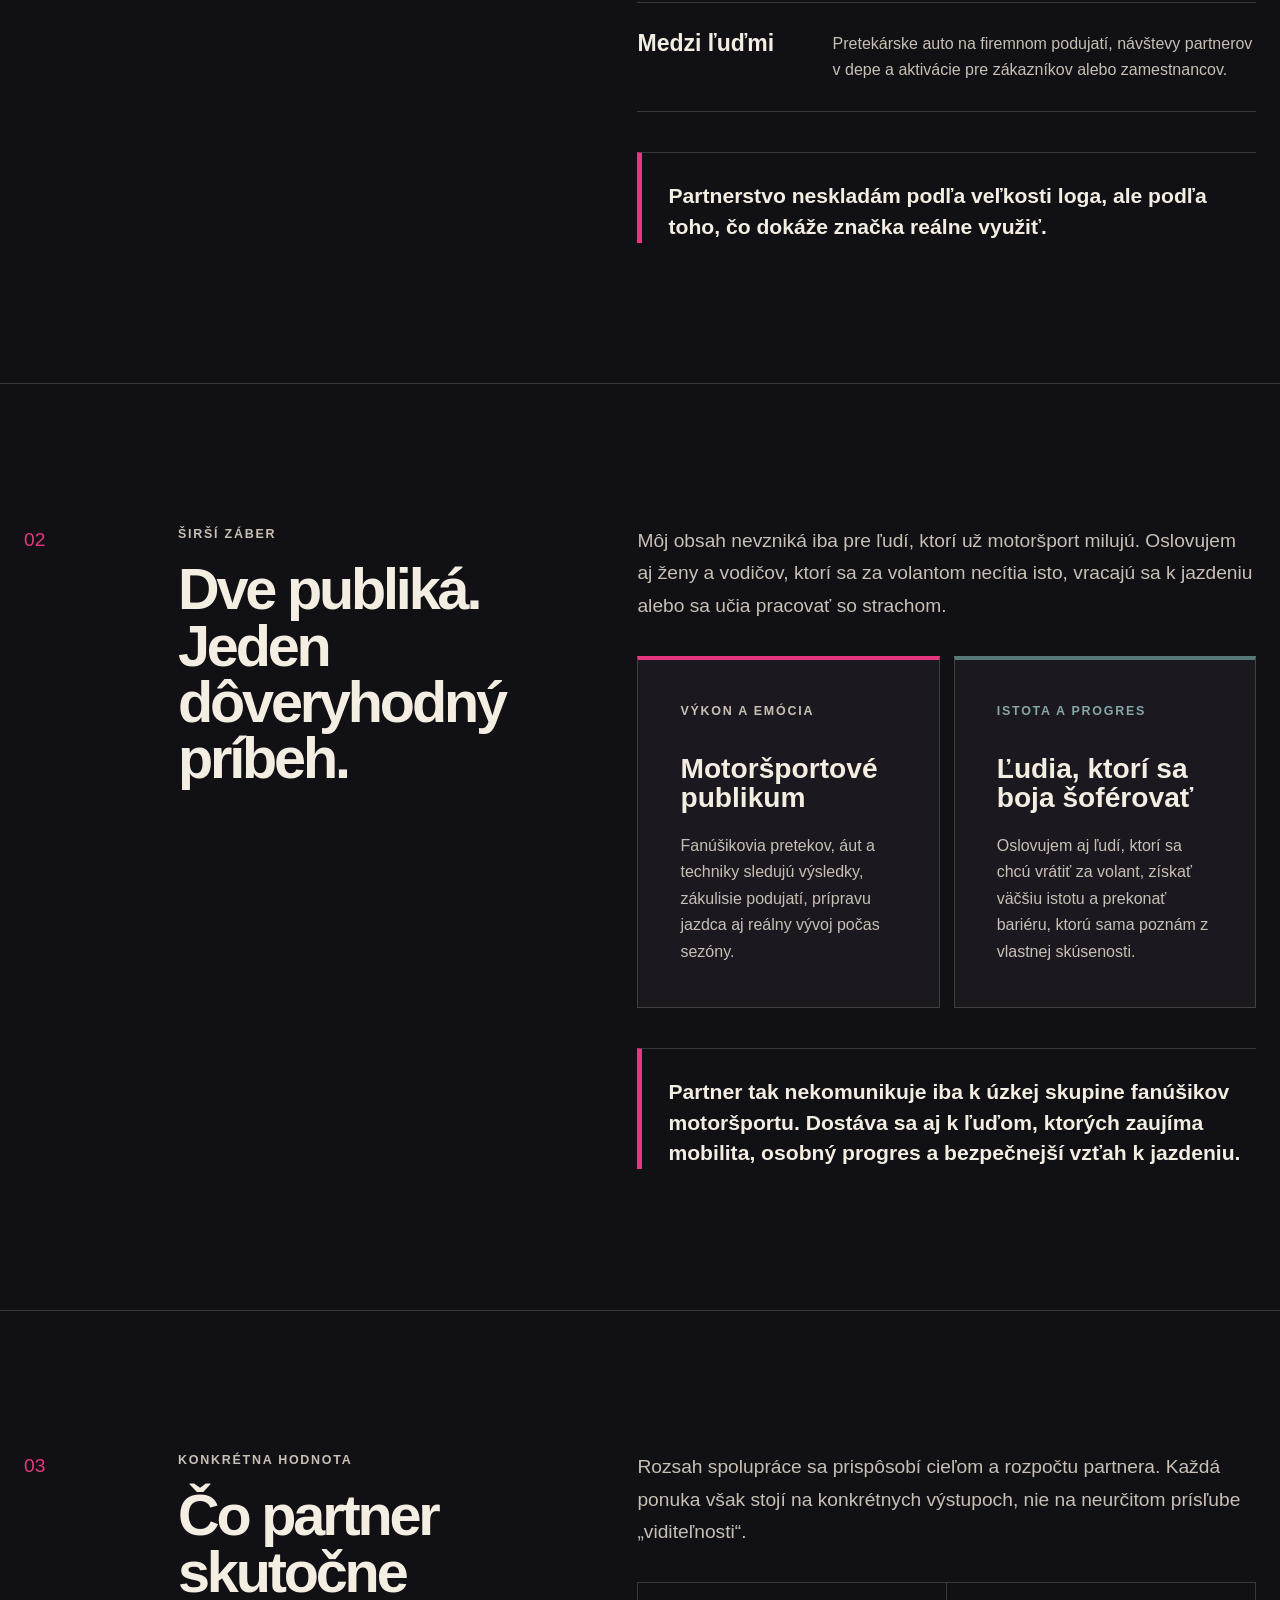
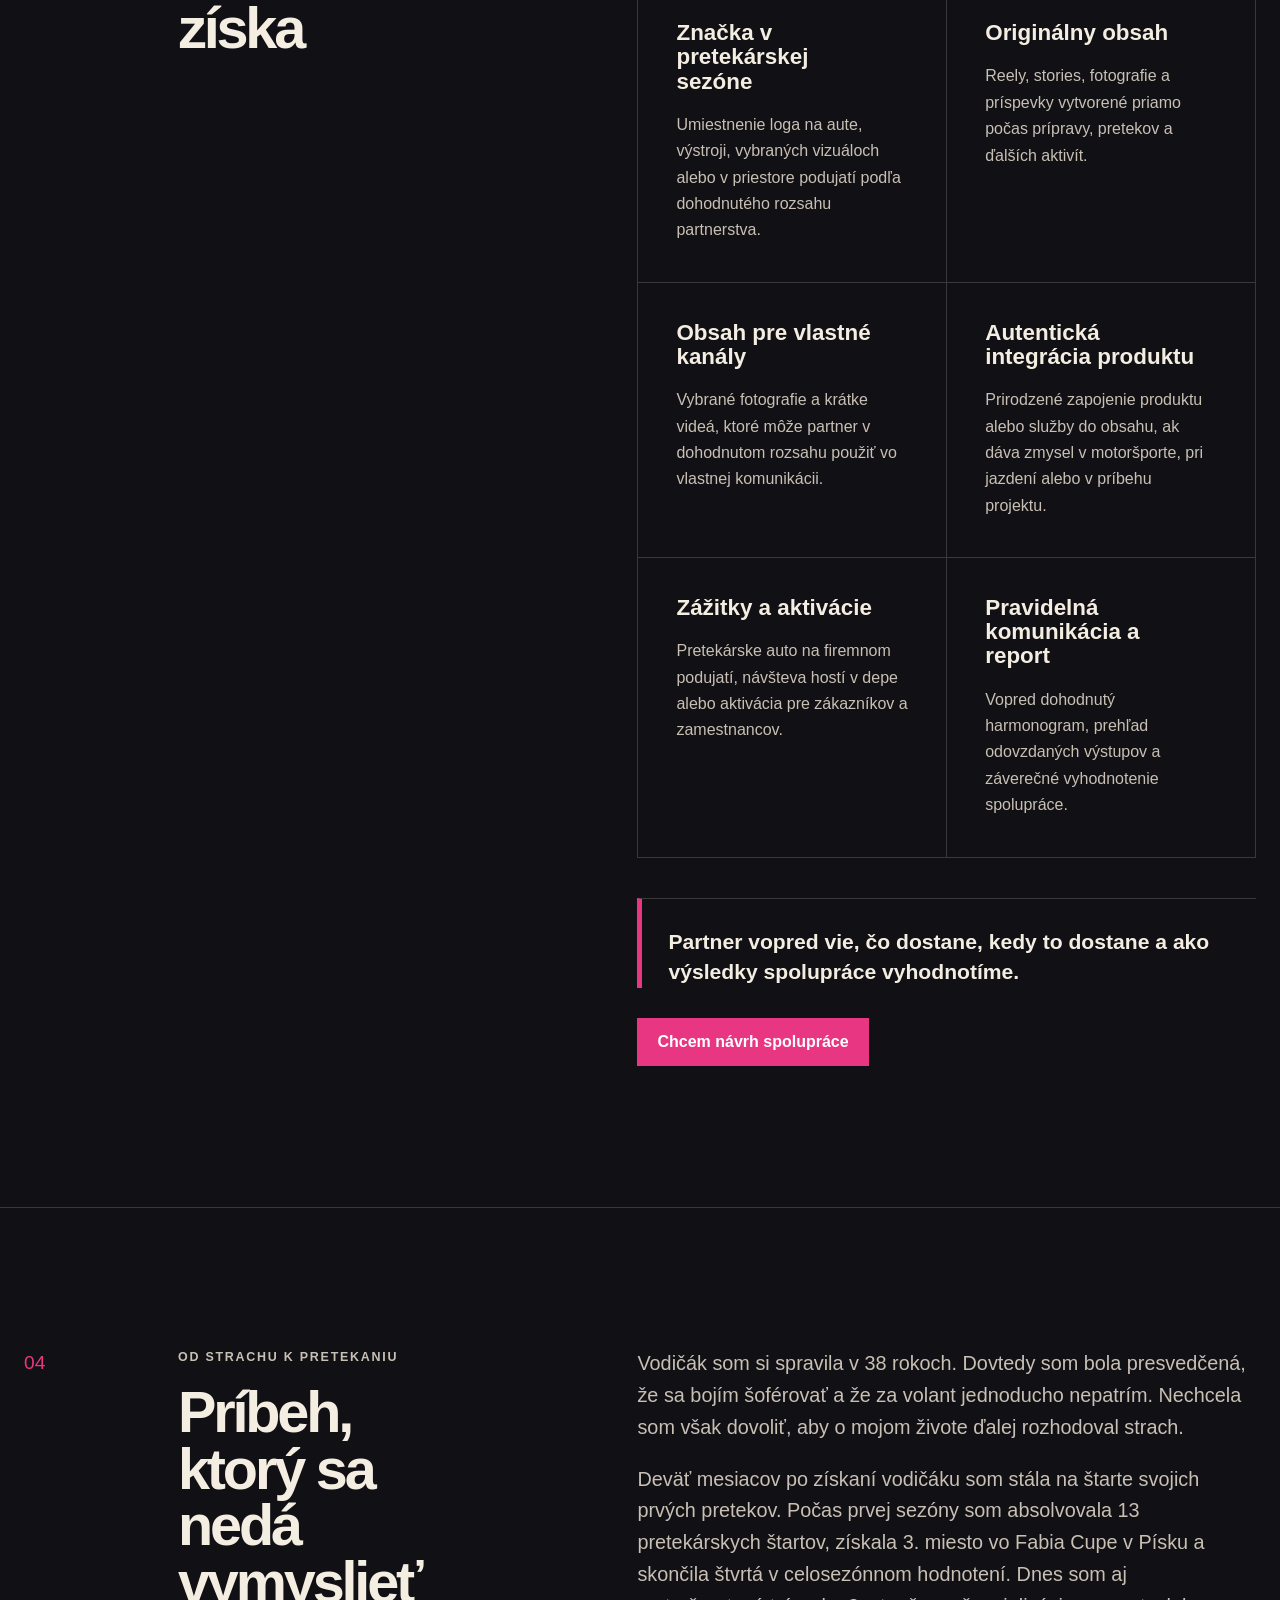
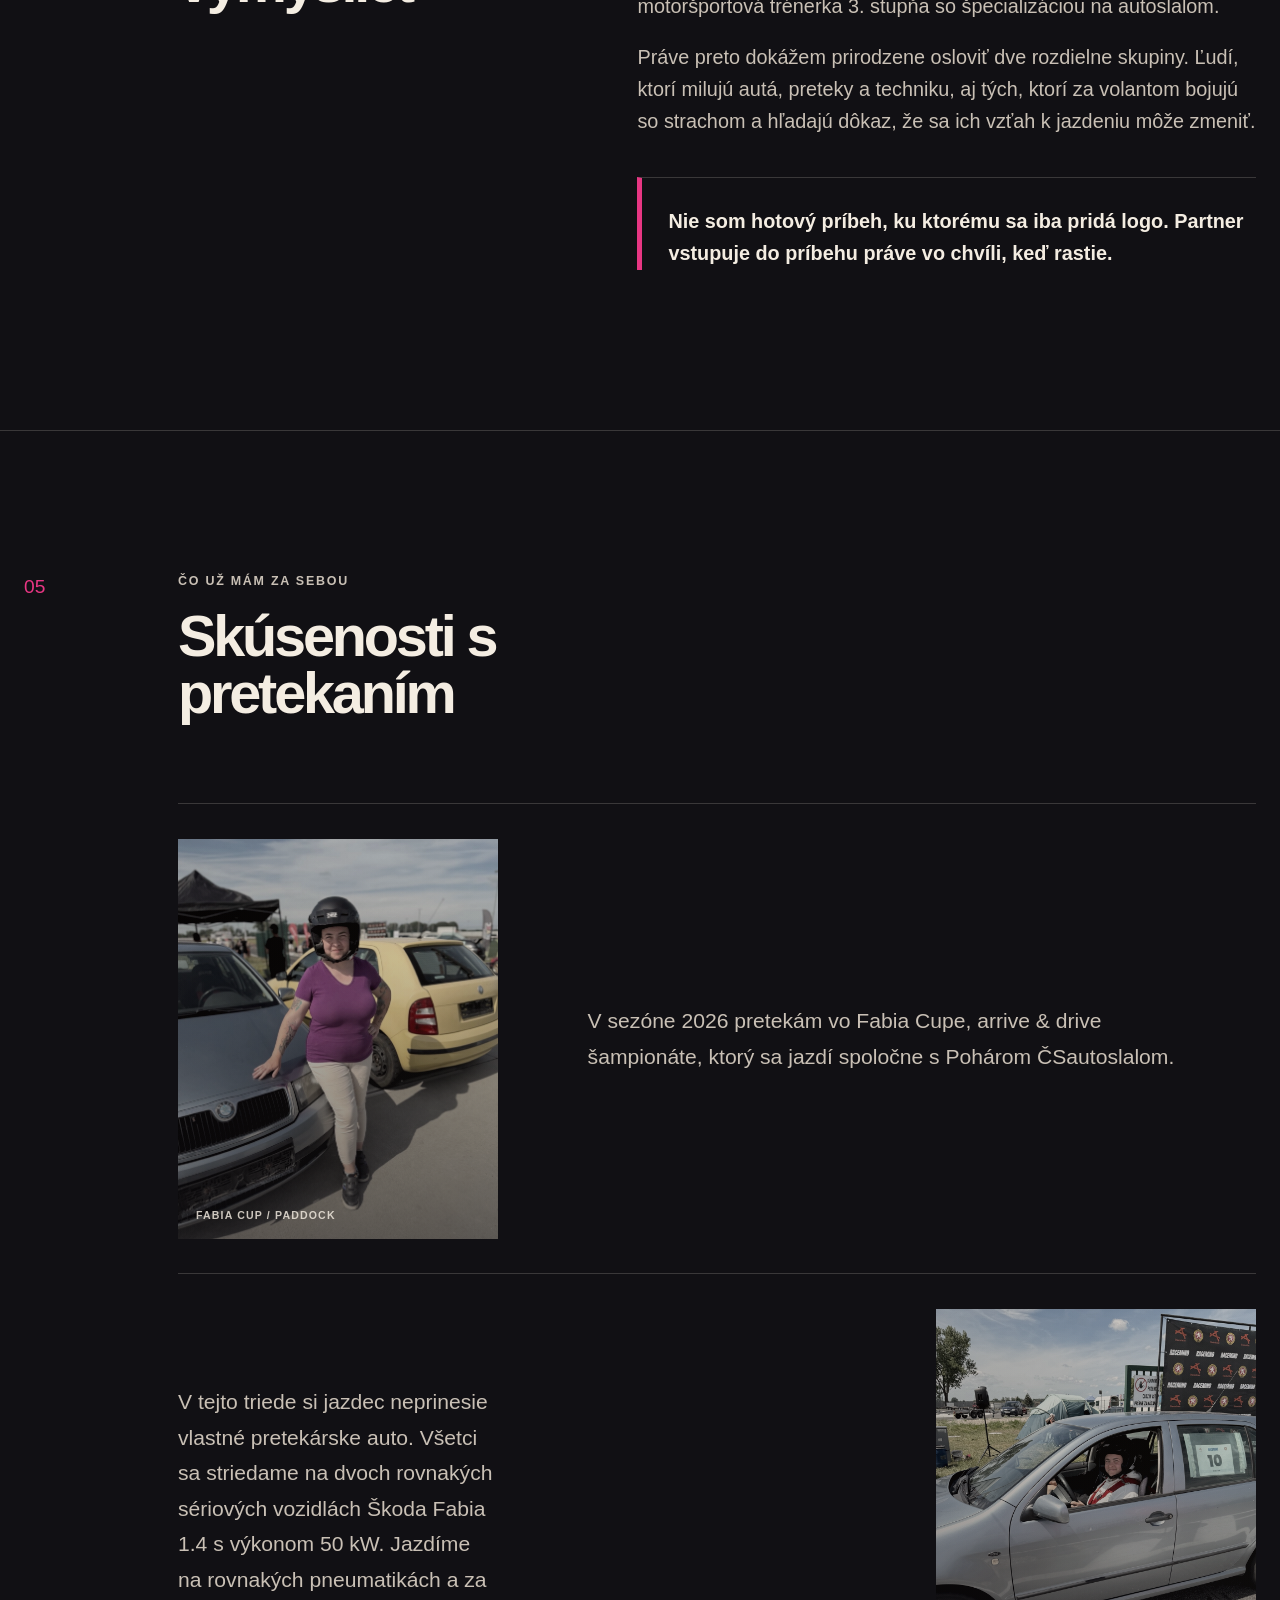
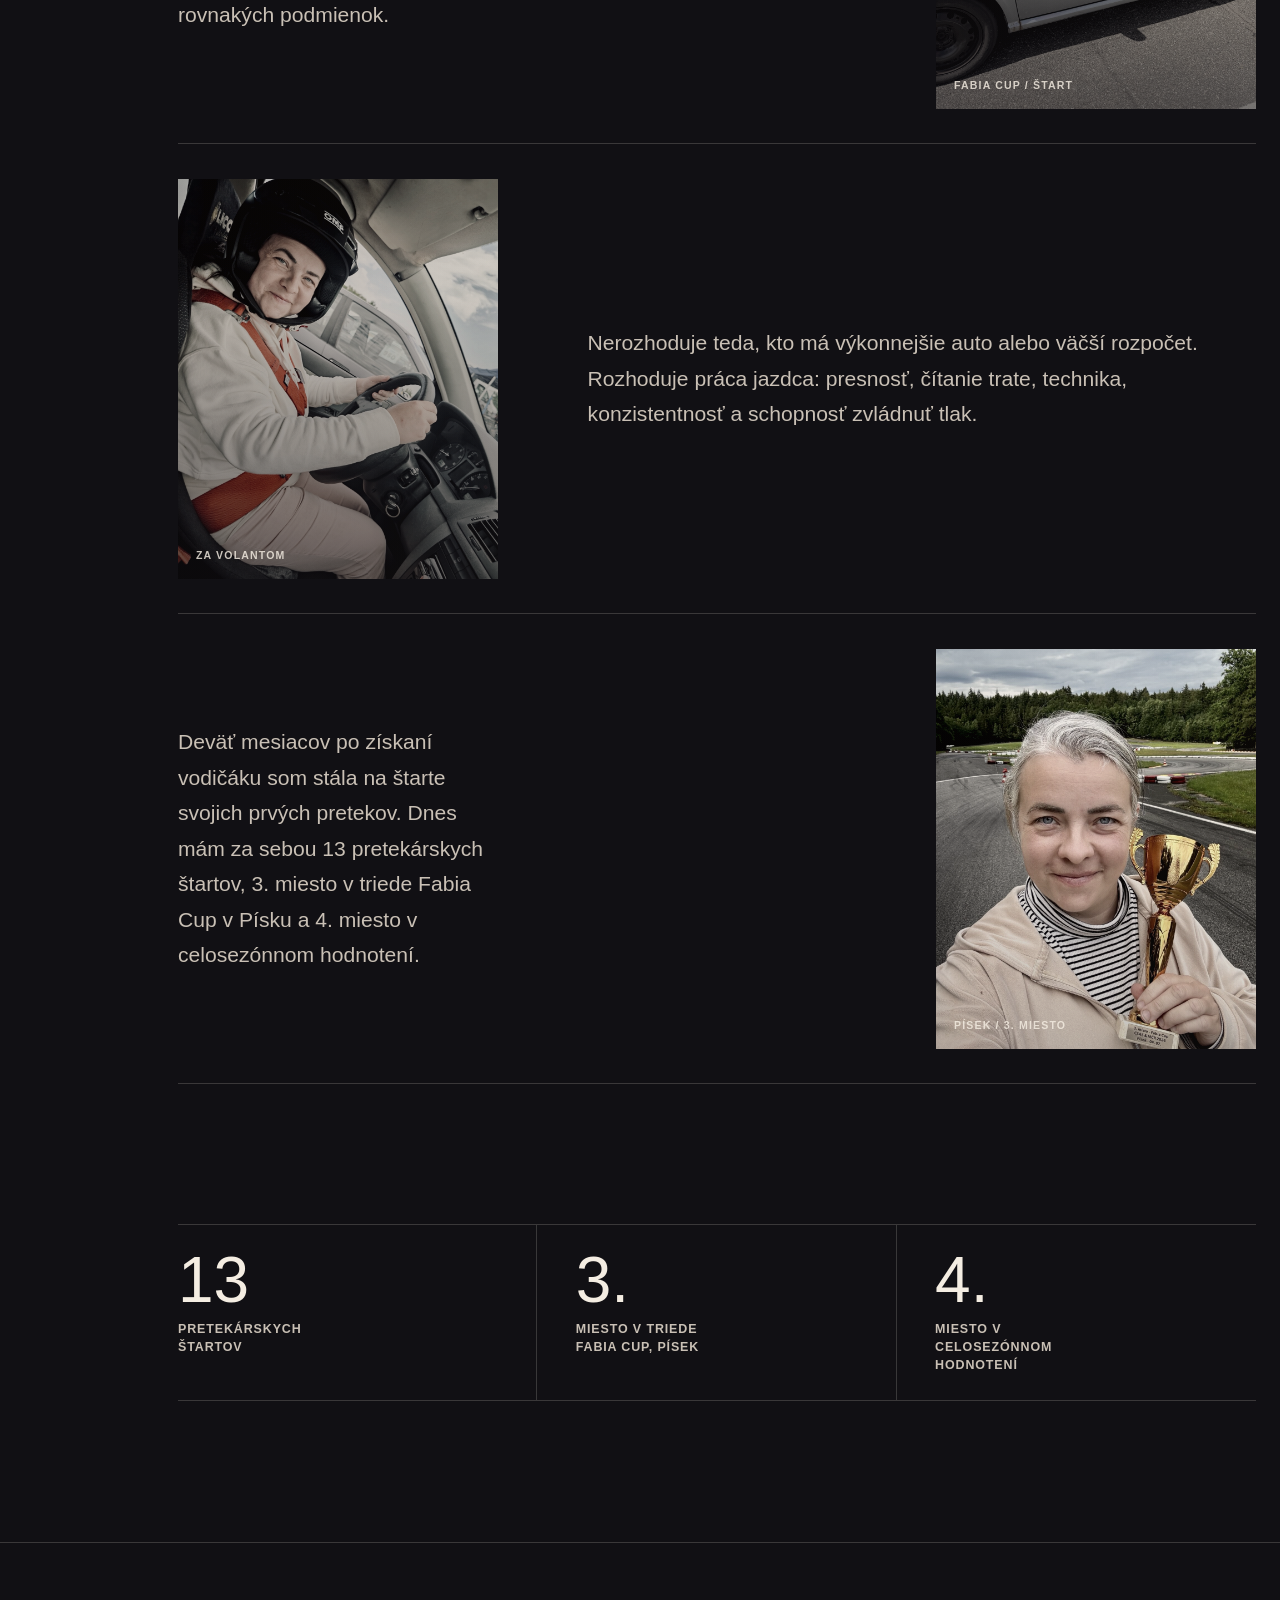
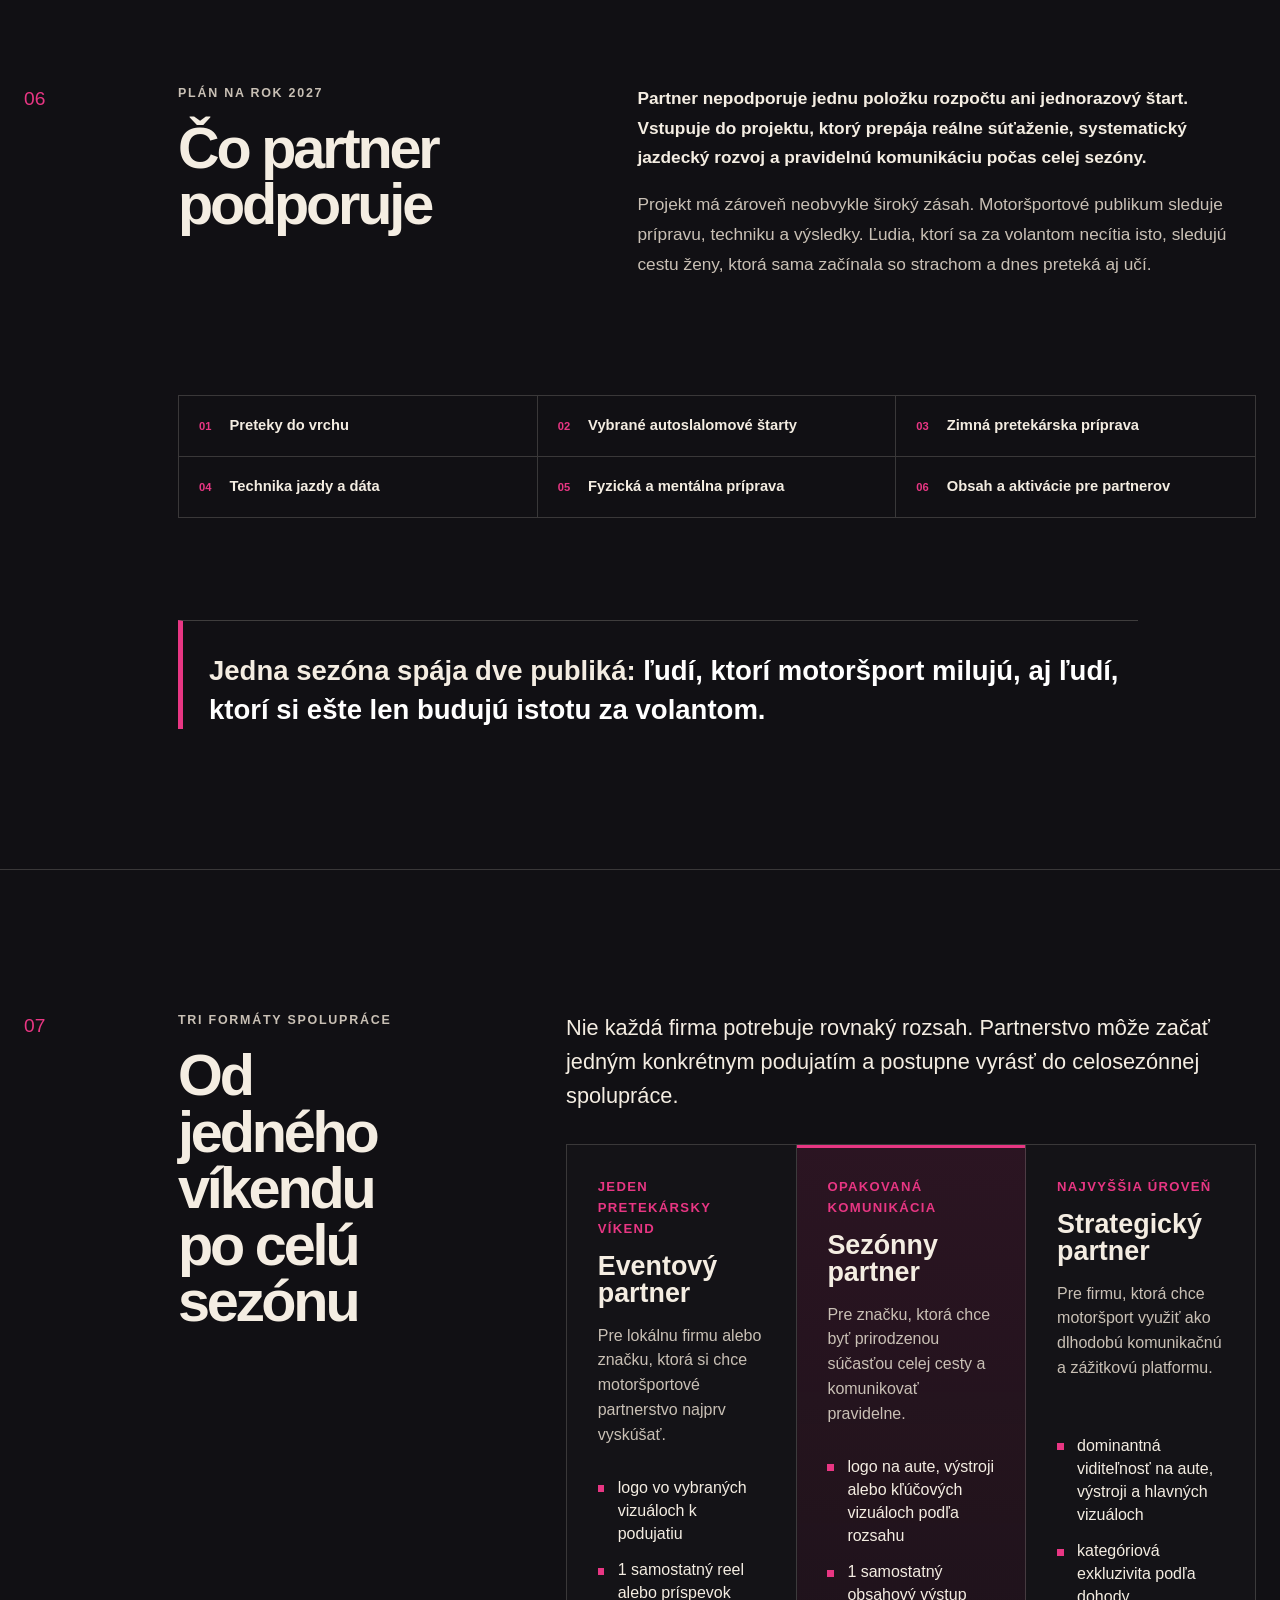
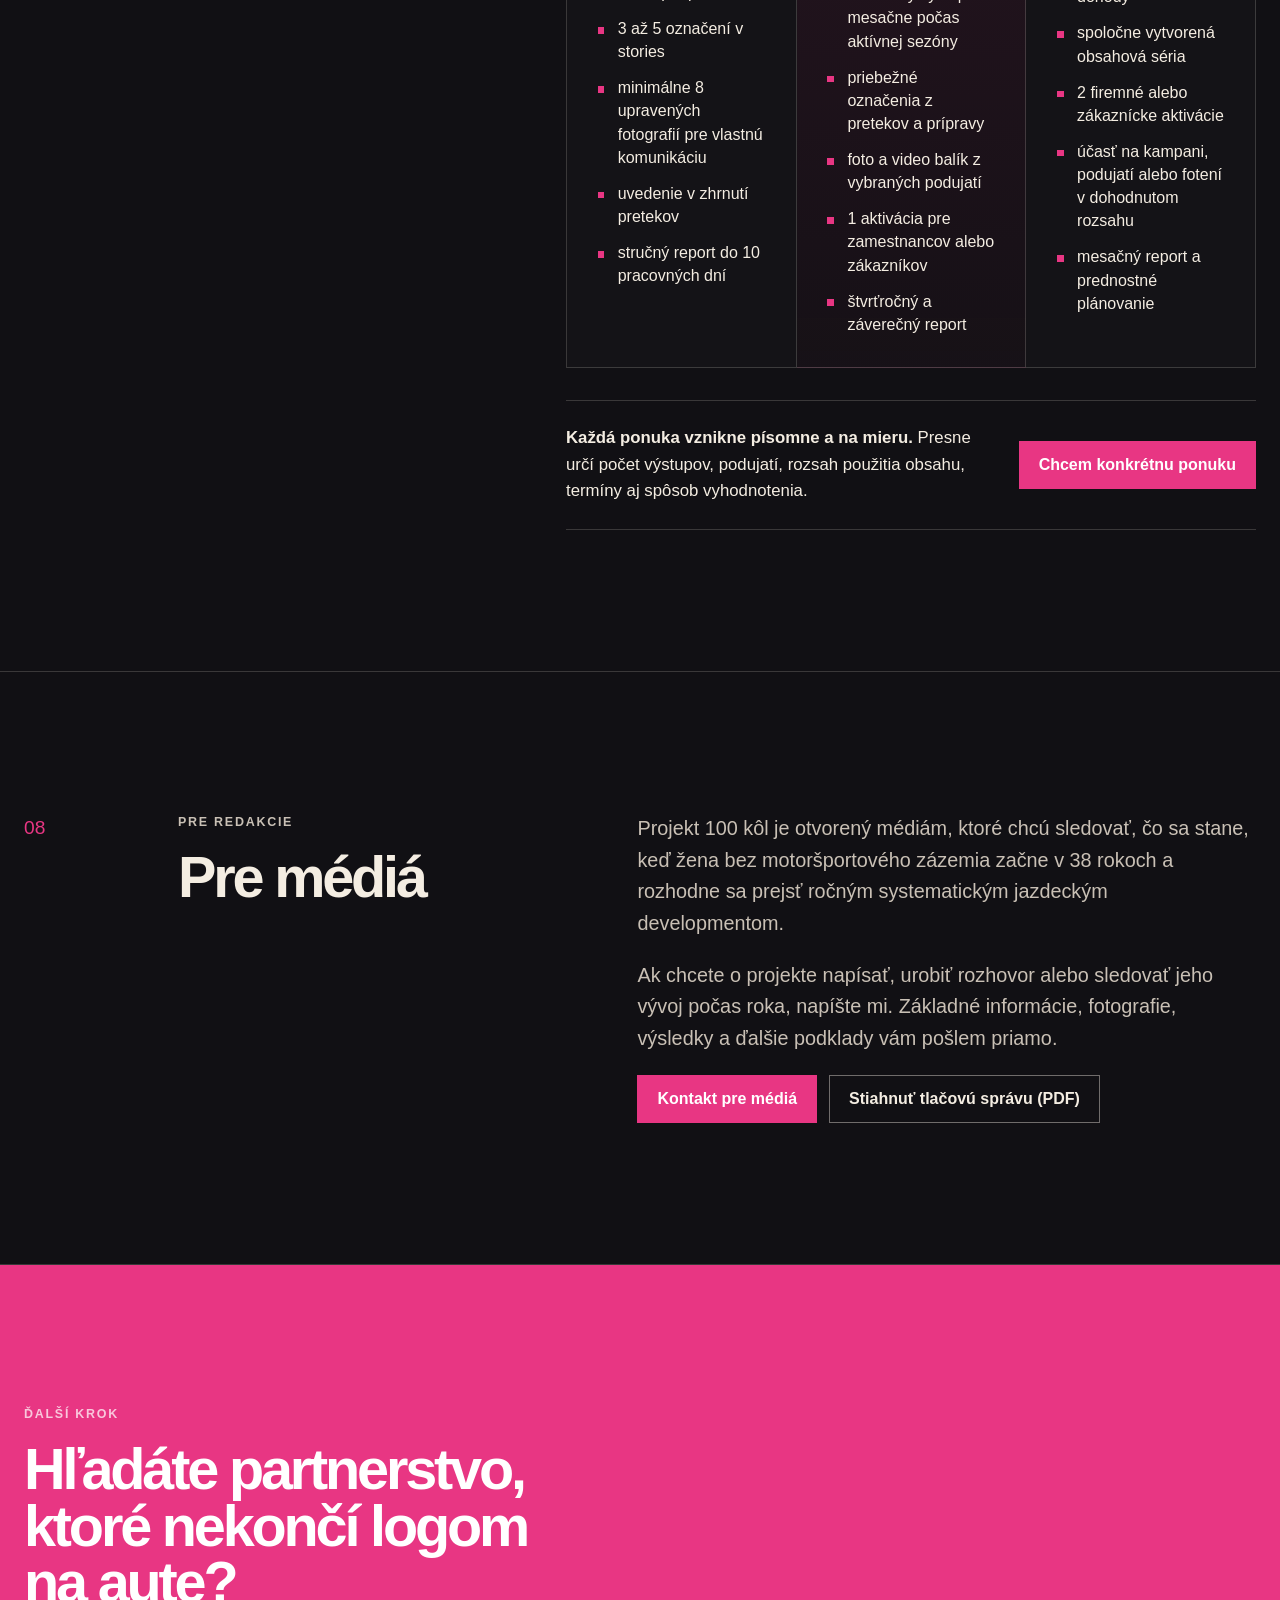
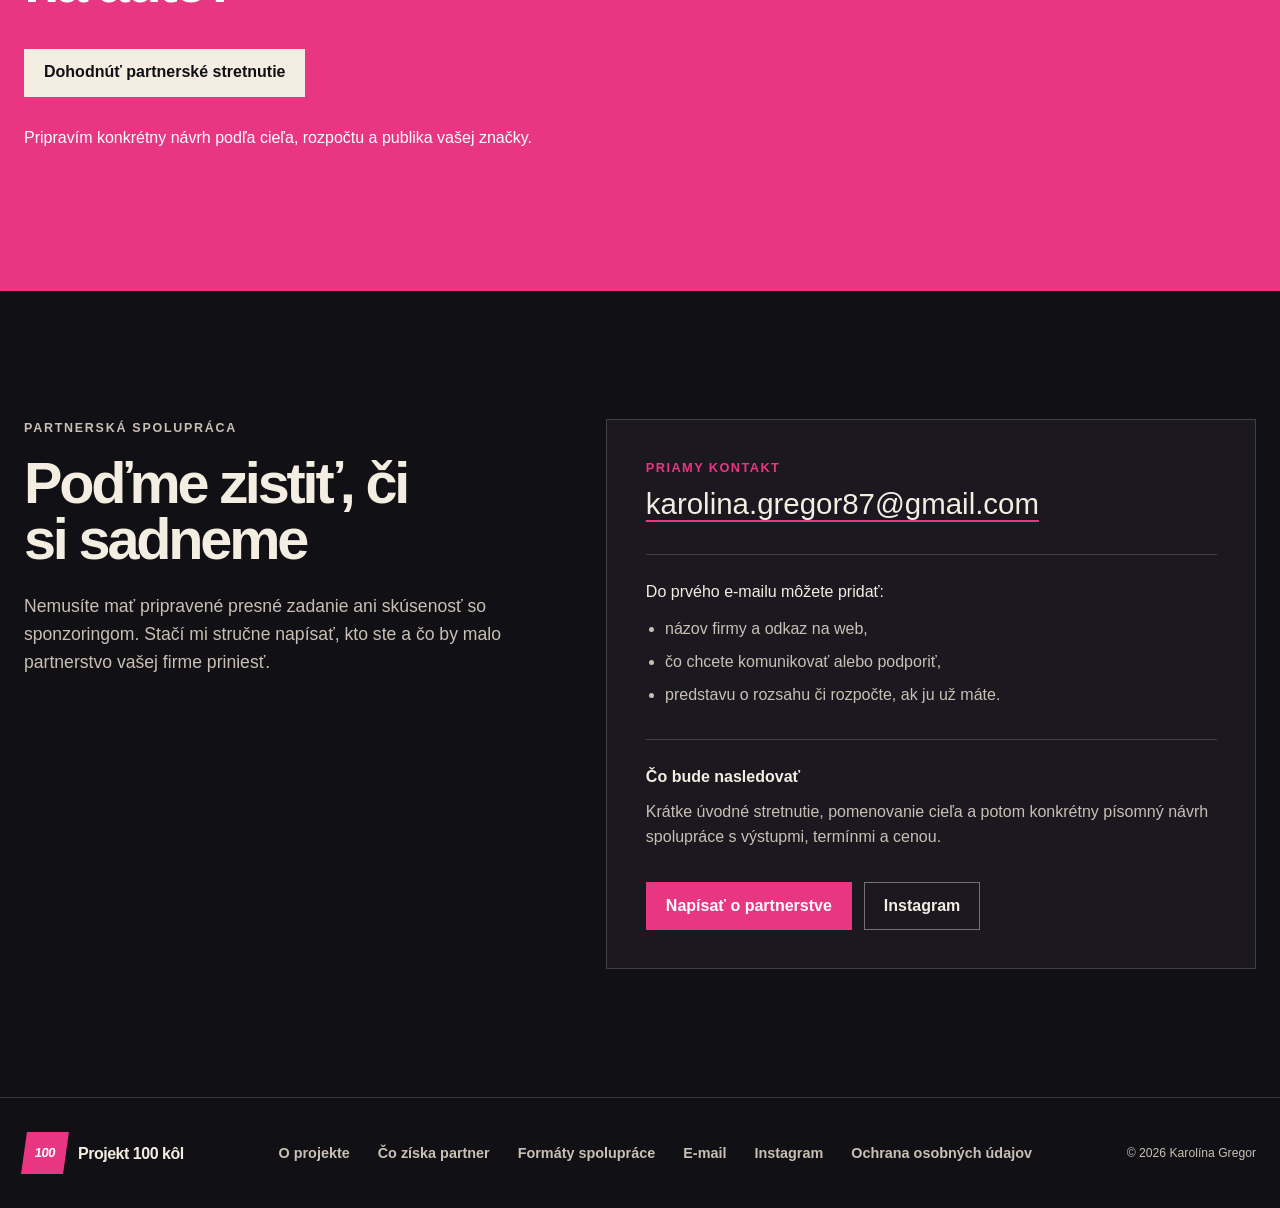
==== commit 183e8758: "Replace newsletter footer with sponsor contact flow" ====
--- a/index.html
+++ b/index.html
@@ -26,8 +26,7 @@
   <title>Projekt 100 kôl | Motoršportové partnerstvá</title>
   <link rel="icon" type="image/svg+xml" href="data:image/svg+xml,%3Csvg xmlns='http://www.w3.org/2000/svg' viewBox='0 0 64 64'%3E%3Crect width='64' height='64' rx='10' fill='%23111014'/%3E%3Cpath d='M10 45 25 19h8L18 45zm18 0 15-26h11L39 45z' fill='%23e83683'/%3E%3C/svg%3E">
   <link rel="preload" as="image" href="karolina-tichon-hero.webp?v=2" type="image/webp">
-  <link rel="stylesheet" href="https://sibforms.com/forms/end-form/build/sib-styles.css">
-  <link rel="stylesheet" href="styles.css?v=20">
+  <link rel="stylesheet" href="styles.css?v=21">
 </head>
 <body>
   <a class="skip-link" href="#obsah">Preskočiť na obsah</a>
@@ -357,83 +356,50 @@
       <p>Pripravím konkrétny návrh podľa cieľa, rozpočtu a publika vašej značky.</p>
     </section>
 
-    <section class="signup" id="sledovat" aria-labelledby="signup-title">
-      <div>
-        <p class="eyebrow">Zostaňte pri tom</p>
-        <p class="launch-date"><strong>Sezóna pokračuje.</strong></p>
-        <h2 id="signup-title">Chcem sledovať cestu</h2>
-        <p>Mesačné aktualizácie z pretekov, tréningov a zákulisia projektu.</p>
-      </div>
-      <div class="signup-form-shell sib-form">
-        <div id="sib-form-container" class="sib-form-container">
-        <div id="error-message" class="sib-form-message-panel form-status form-status-error" role="alert">
-          <div class="sib-form-message-panel__text">
-            <span class="sib-form-message-panel__inner-text">Prihlásenie sa nepodarilo uložiť. Skúste to, prosím, znova.</span>
-          </div>
-        </div>
-        <div id="success-message" class="sib-form-message-panel form-status form-status-success" role="status">
-          <div class="sib-form-message-panel__text">
-            <span class="sib-form-message-panel__inner-text">Ďakujeme. Skontrolujte si e-mail a potvrďte odber kliknutím na odkaz.</span>
-          </div>
-        </div>
-
-        <div id="sib-container" class="sib-container--large sib-container--vertical">
-          <form
-            class="signup-form"
-            id="sib-form"
-            method="post"
-            action="https://c85175e4.sibforms.com/serve/[base64]"
-            data-type="subscription"
-          >
-
-        <div class="sib-input sib-form-block">
-          <div class="form__entry entry_block">
-            <label for="EMAIL" data-required="*">E-mail</label>
-            <div class="form-row entry__field">
-              <input class="input" id="EMAIL" name="EMAIL" type="email" autocomplete="email" placeholder="vas@email.sk" data-required="true" required>
-              <button class="button button-primary sib-form-block__button sib-form-block__button-with-loader" form="sib-form" type="submit">
-                <svg class="icon clickable__icon progress-indicator__icon sib-hide-loader-icon" viewBox="0 0 512 512" aria-hidden="true">
-                  <path d="M460.116 373.846l-20.823-12.022c-5.541-3.199-7.54-10.159-4.663-15.874 30.137-59.886 28.343-131.652-5.386-189.946-33.641-58.394-94.896-95.833-161.827-99.676C261.028 55.961 256 50.751 256 44.352V20.309c0-6.904 5.808-12.337 12.703-11.982 83.556 4.306 160.163 50.864 202.11 123.677 42.063 72.696 44.079 162.316 6.031 236.832-3.14 6.148-10.75 8.461-16.728 5.01z" />
-                </svg>
-                Chcem sledovať cestu
-              </button>
-            </div>
-            <label class="entry__error entry__error--primary"></label>
-          </div>
-        </div>
-
-        <div class="sib-optin sib-form-block" data-required="true">
-          <div class="form__entry entry_mcq">
-            <div class="form__label-row">
-              <label class="consent" for="OPT_IN">
-                <input class="input_replaced" id="OPT_IN" name="OPT_IN" type="checkbox" value="1" required>
-                <span>Chcem dostávať aktualizácie Projektu 100 kôl, informácie z pretekov a o ďalšom pokračovaní projektu. Súhlas môžem kedykoľvek odvolať. <a href="ochrana-osobnych-udajov.html" data-privacy>Ochrana osobných údajov</a></span>
-              </label>
-            </div>
-            <label class="entry__error entry__error--primary"></label>
-          </div>
-        </div>
-
-        <p class="privacy-note">Na rozosielanie e-mailov používam Brevo. E-mailová adresa bude prenesená Brevu na spracovanie podľa jeho <a href="https://www.brevo.com/legal/privacypolicy/" target="_blank" rel="noopener noreferrer">zásad ochrany súkromia</a>.</p>
-
-        <input type="text" name="email_address_check" value="" class="input--hidden" tabindex="-1" aria-hidden="true">
-            <input type="hidden" name="locale" value="sk">
-          </form>
-        </div>
+    <section class="contact-section" id="kontakt" aria-labelledby="contact-title">
+      <div class="contact-intro">
+        <p class="eyebrow">Partnerská spolupráca</p>
+        <h2 id="contact-title">Poďme zistiť, či si sadneme</h2>
+        <p>Nemusíte mať pripravené presné zadanie ani skúsenosť so sponzoringom. Stačí mi stručne napísať, kto ste a čo by malo partnerstvo vašej firme priniesť.</p>
+      </div>
+
+      <div class="contact-panel">
+        <p class="contact-label">Priamy kontakt</p>
+        <a class="contact-email" href="mailto:karolina.gregor87@gmail.com" data-email>karolina.gregor87@gmail.com</a>
+
+        <div class="contact-brief">
+          <p>Do prvého e-mailu môžete pridať:</p>
+          <ul>
+            <li>názov firmy a odkaz na web,</li>
+            <li>čo chcete komunikovať alebo podporiť,</li>
+            <li>predstavu o rozsahu či rozpočte, ak ju už máte.</li>
+          </ul>
+        </div>
+
+        <div class="contact-next">
+          <p><strong>Čo bude nasledovať</strong></p>
+          <p>Krátke úvodné stretnutie, pomenovanie cieľa a potom konkrétny písomný návrh spolupráce s výstupmi, termínmi a cenou.</p>
+        </div>
+
+        <div class="inline-actions">
+          <a class="button button-primary" href="mailto:karolina.gregor87@gmail.com" data-contact-link>Napísať o partnerstve</a>
+          <a class="button button-secondary" href="https://instagram.com/gregor_karolina/" data-instagram>Instagram</a>
         </div>
       </div>
     </section>
   </main>
 
-  <footer class="site-footer" id="kontakt">
+  <footer class="site-footer">
     <div class="brand footer-brand">
       <span class="brand-mark" aria-hidden="true">100</span>
       <span class="brand-name">Projekt 100 kôl</span>
     </div>
     <nav aria-label="Odkazy v pätičke">
+      <a href="#o-projekte">O projekte</a>
+      <a href="#co-ziska-partner">Čo získa partner</a>
+      <a href="#partnerstvo">Formáty spolupráce</a>
+      <a href="#kontakt" data-email>E-mail</a>
       <a href="#kontakt" data-instagram>Instagram</a>
-      <a href="#kontakt" data-email>E-mail</a>
-      <a href="#kontakt" data-contact-link>Kontakt pre médiá</a>
       <a href="#kontakt" data-privacy>Ochrana osobných údajov</a>
     </nav>
     <p>© <span data-year></span> Karolína Gregor</p>
@@ -441,20 +407,7 @@
 
   <a class="mobile-sticky-cta button button-primary" href="#kontakt" data-contact-link>Dohodnúť partnerské stretnutie</a>
 
-  <script src="site-config.js?v=7"></script>
-  <script src="script.js?v=4"></script>
-  <script>
-    window.REQUIRED_CODE_ERROR_MESSAGE = 'Vyberte predvoľbu krajiny.';
-    window.LOCALE = 'sk';
-    window.EMAIL_INVALID_MESSAGE = window.SMS_INVALID_MESSAGE = 'Zadané údaje nie sú platné. Skontrolujte e-mailovú adresu a skúste to znova.';
-    window.REQUIRED_ERROR_MESSAGE = 'Toto pole nemôže zostať prázdne.';
-    window.GENERIC_INVALID_MESSAGE = 'Zadané údaje nie sú platné. Skontrolujte e-mailovú adresu a skúste to znova.';
-    window.INVALID_NUMBER = 'Zadané číslo nie je platné.';
-    window.INVALID_DATE = 'Zadaný dátum nie je platný.';
-    window.REQUIRED_MULTISELECT_MESSAGE = 'Vyberte aspoň jednu možnosť.';
-    window.translation = { common: {} };
-    var AUTOHIDE = false;
-  </script>
-  <script defer src="https://sibforms.com/forms/end-form/build/main.js"></script>
+  <script src="site-config.js?v=8"></script>
+  <script src="script.js?v=5"></script>
 </body>
 </html>
--- a/styles.css
+++ b/styles.css
@@ -1250,3 +1250,118 @@
     width: 100%;
   }
 }
+
+
+/* Sponsor contact */
+.contact-section {
+  display: grid;
+  grid-template-columns: minmax(0, 0.85fr) minmax(0, 1.15fr);
+  gap: clamp(3rem, 8vw, 8rem);
+  max-width: var(--max);
+  margin: 0 auto;
+  padding: clamp(5.5rem, 10vw, 9rem) 24px;
+}
+
+.contact-intro h2 {
+  max-width: 12ch;
+  margin: 0.7rem 0 1.5rem;
+}
+
+.contact-intro > p:last-child {
+  max-width: 33rem;
+  margin: 0;
+  color: var(--paper-muted);
+  font-size: 1.1rem;
+}
+
+.contact-panel {
+  align-self: start;
+  padding: clamp(1.5rem, 3vw, 2.5rem);
+  border: 1px solid var(--line);
+  background: var(--ink-soft);
+}
+
+.contact-label {
+  margin: 0 0 0.45rem;
+  color: var(--pink);
+  font-size: 0.8rem;
+  font-weight: 900;
+  letter-spacing: 0.11em;
+  text-transform: uppercase;
+}
+
+.contact-email {
+  display: inline-block;
+  max-width: 100%;
+  color: var(--paper);
+  font-family: var(--display);
+  font-size: clamp(1.25rem, 2.3vw, 2rem);
+  line-height: 1.2;
+  overflow-wrap: anywhere;
+  text-decoration-color: var(--pink);
+  text-decoration-thickness: 2px;
+  text-underline-offset: 0.2em;
+}
+
+.contact-brief,
+.contact-next {
+  margin-top: 2rem;
+  padding-top: 1.5rem;
+  border-top: 1px solid var(--line);
+}
+
+.contact-brief p,
+.contact-next p {
+  margin: 0;
+}
+
+.contact-brief ul {
+  display: grid;
+  gap: 0.45rem;
+  margin: 0.75rem 0 0;
+  padding-left: 1.2rem;
+  color: var(--paper-muted);
+}
+
+.contact-next p:last-child {
+  margin-top: 0.55rem;
+  color: var(--paper-muted);
+}
+
+.contact-panel .inline-actions {
+  margin-top: 2rem;
+}
+
+.site-footer {
+  grid-template-columns: auto minmax(0, 1fr) auto;
+}
+
+@media (max-width: 820px) {
+  .contact-section {
+    grid-template-columns: 1fr;
+    gap: 2.5rem;
+  }
+
+  .contact-intro h2 {
+    max-width: 14ch;
+  }
+
+  .contact-panel .inline-actions {
+    align-items: stretch;
+    flex-direction: column;
+  }
+
+  .contact-panel .button {
+    width: 100%;
+  }
+
+  .site-footer {
+    grid-template-columns: 1fr;
+    justify-items: start;
+    gap: 1.5rem;
+  }
+
+  .site-footer nav {
+    justify-content: flex-start;
+  }
+}
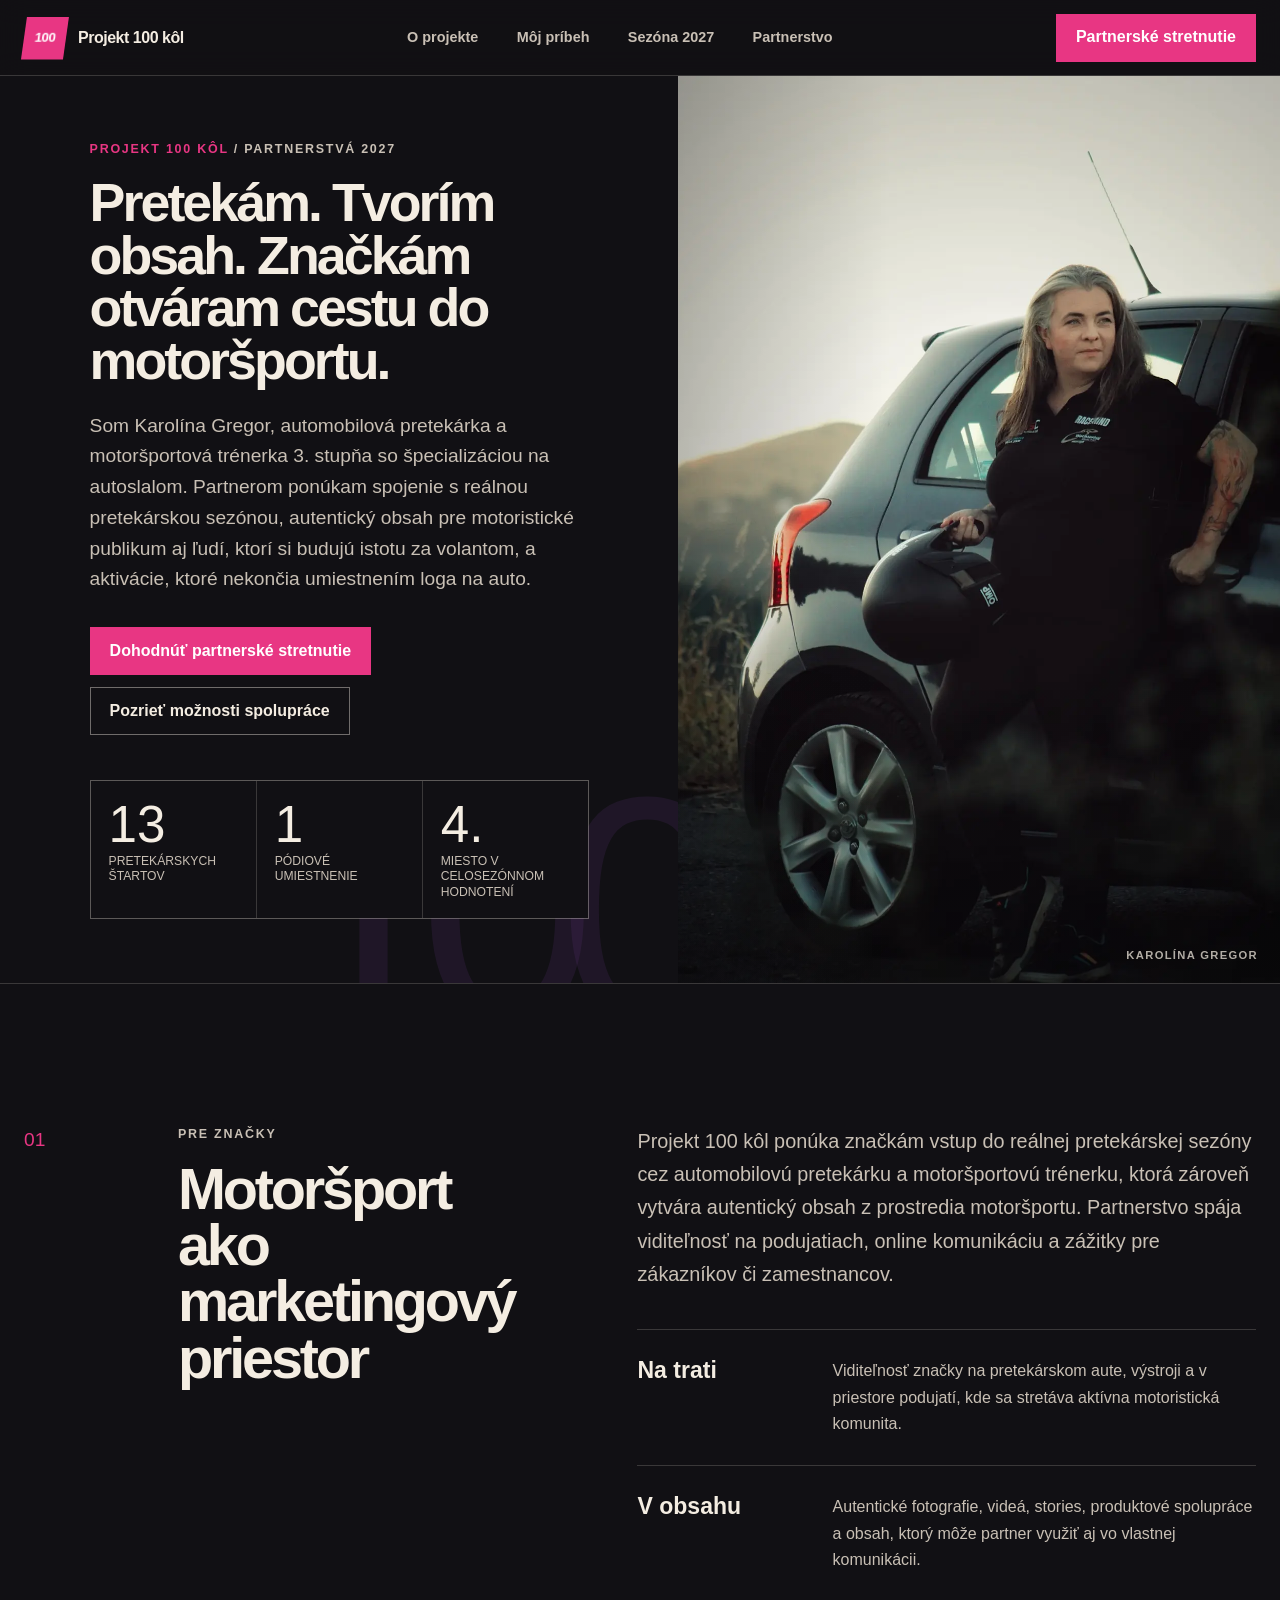
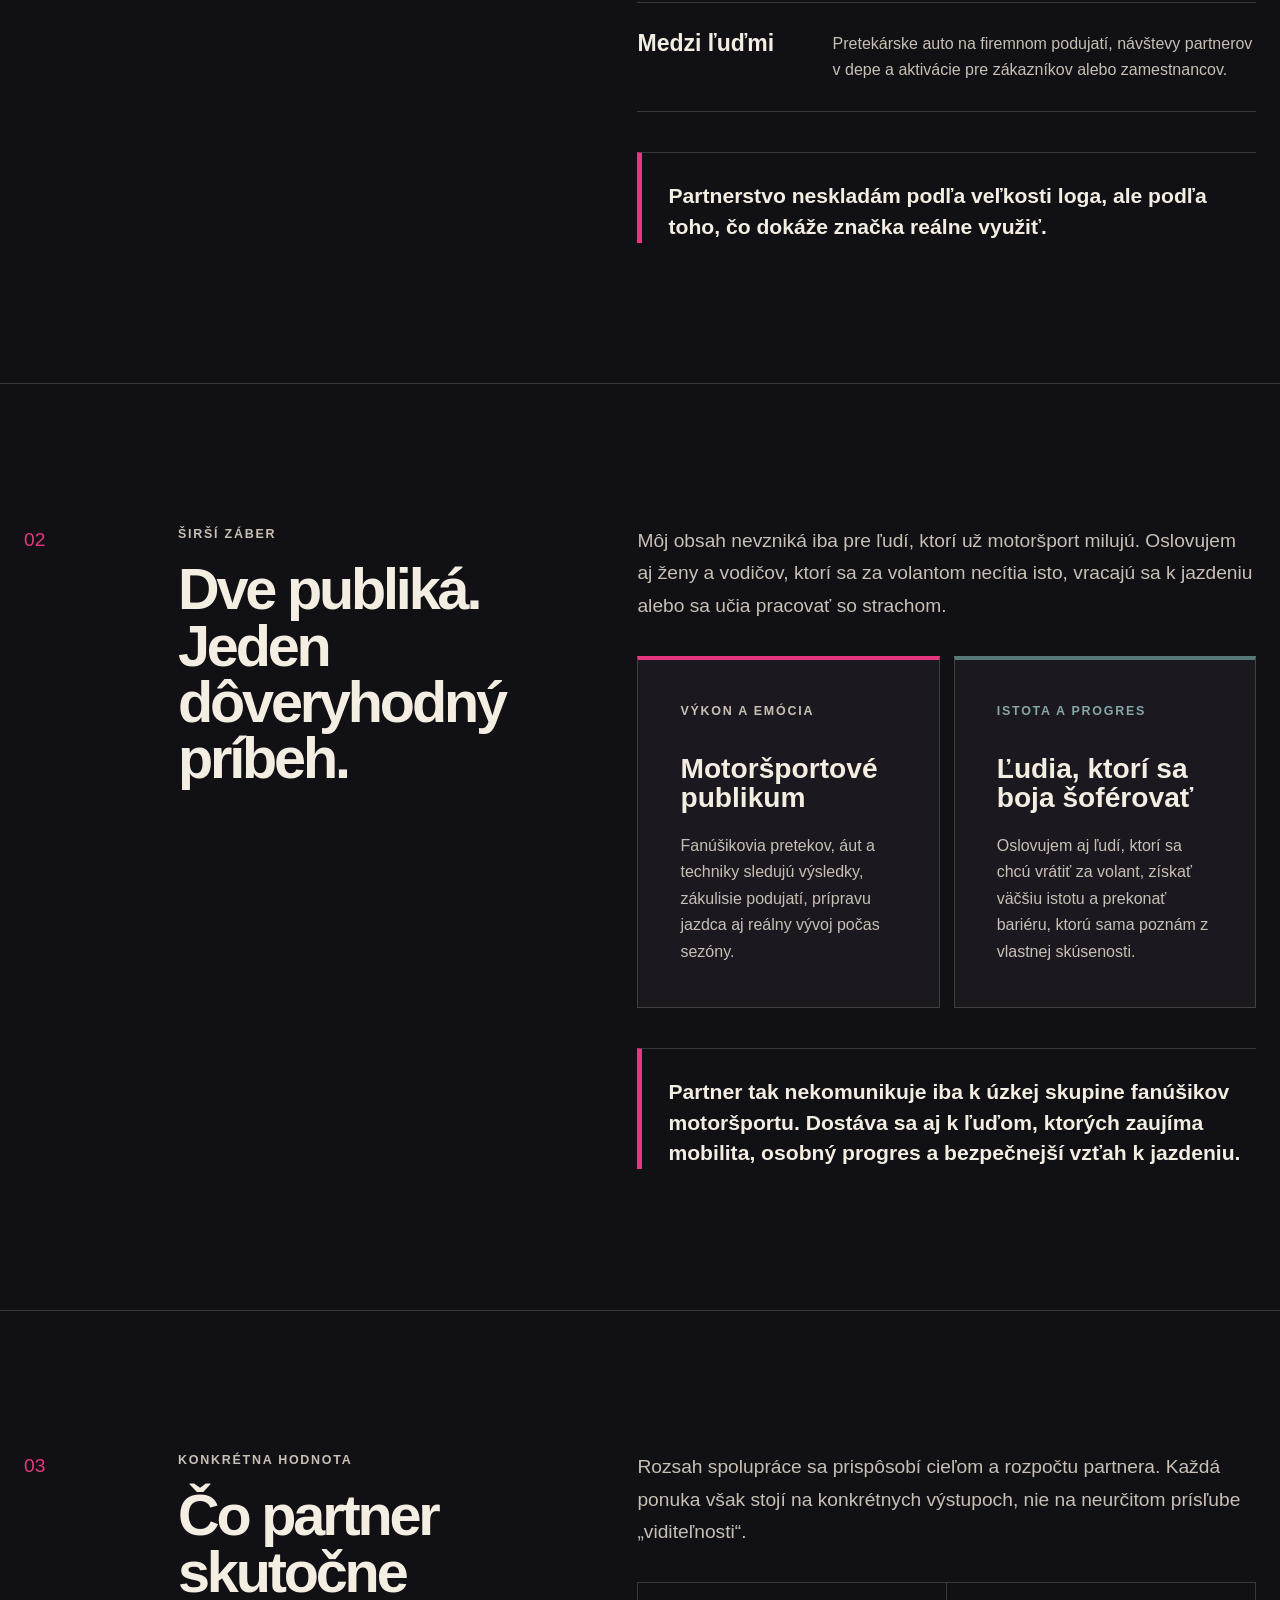
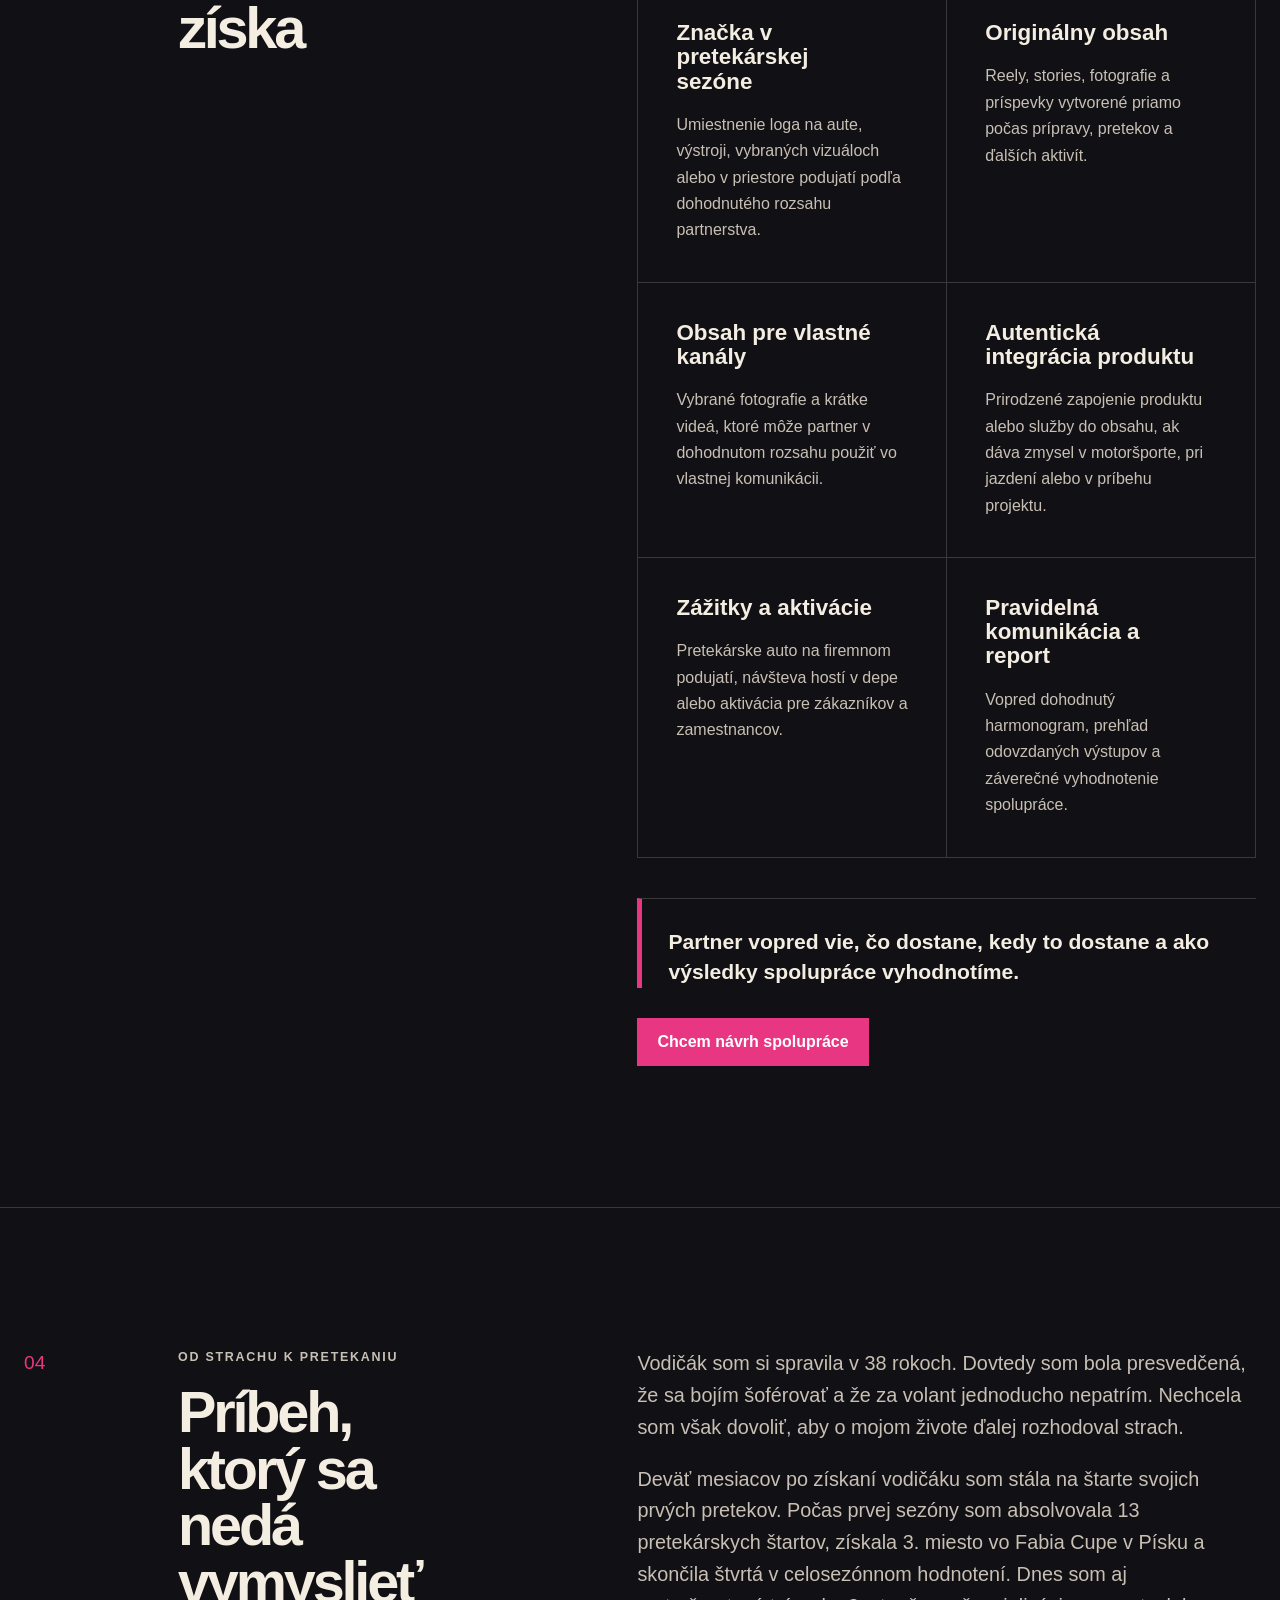
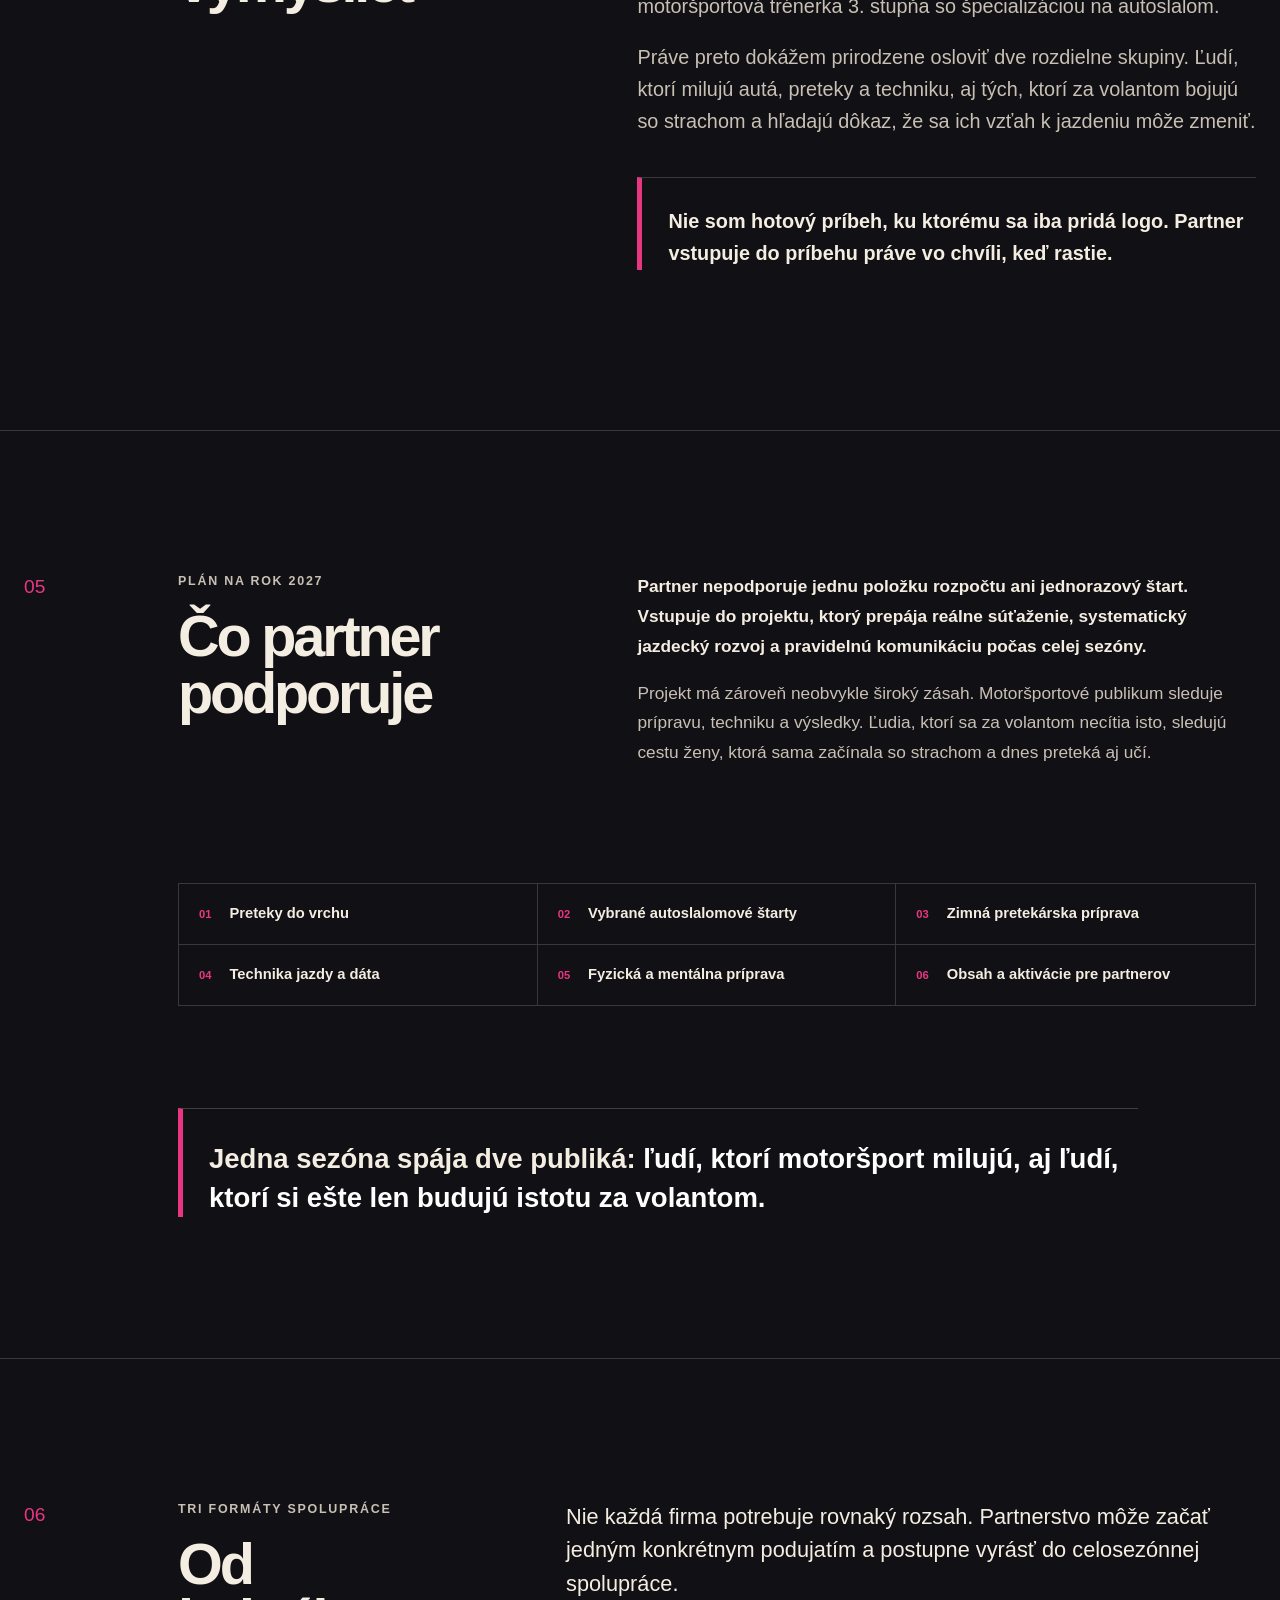
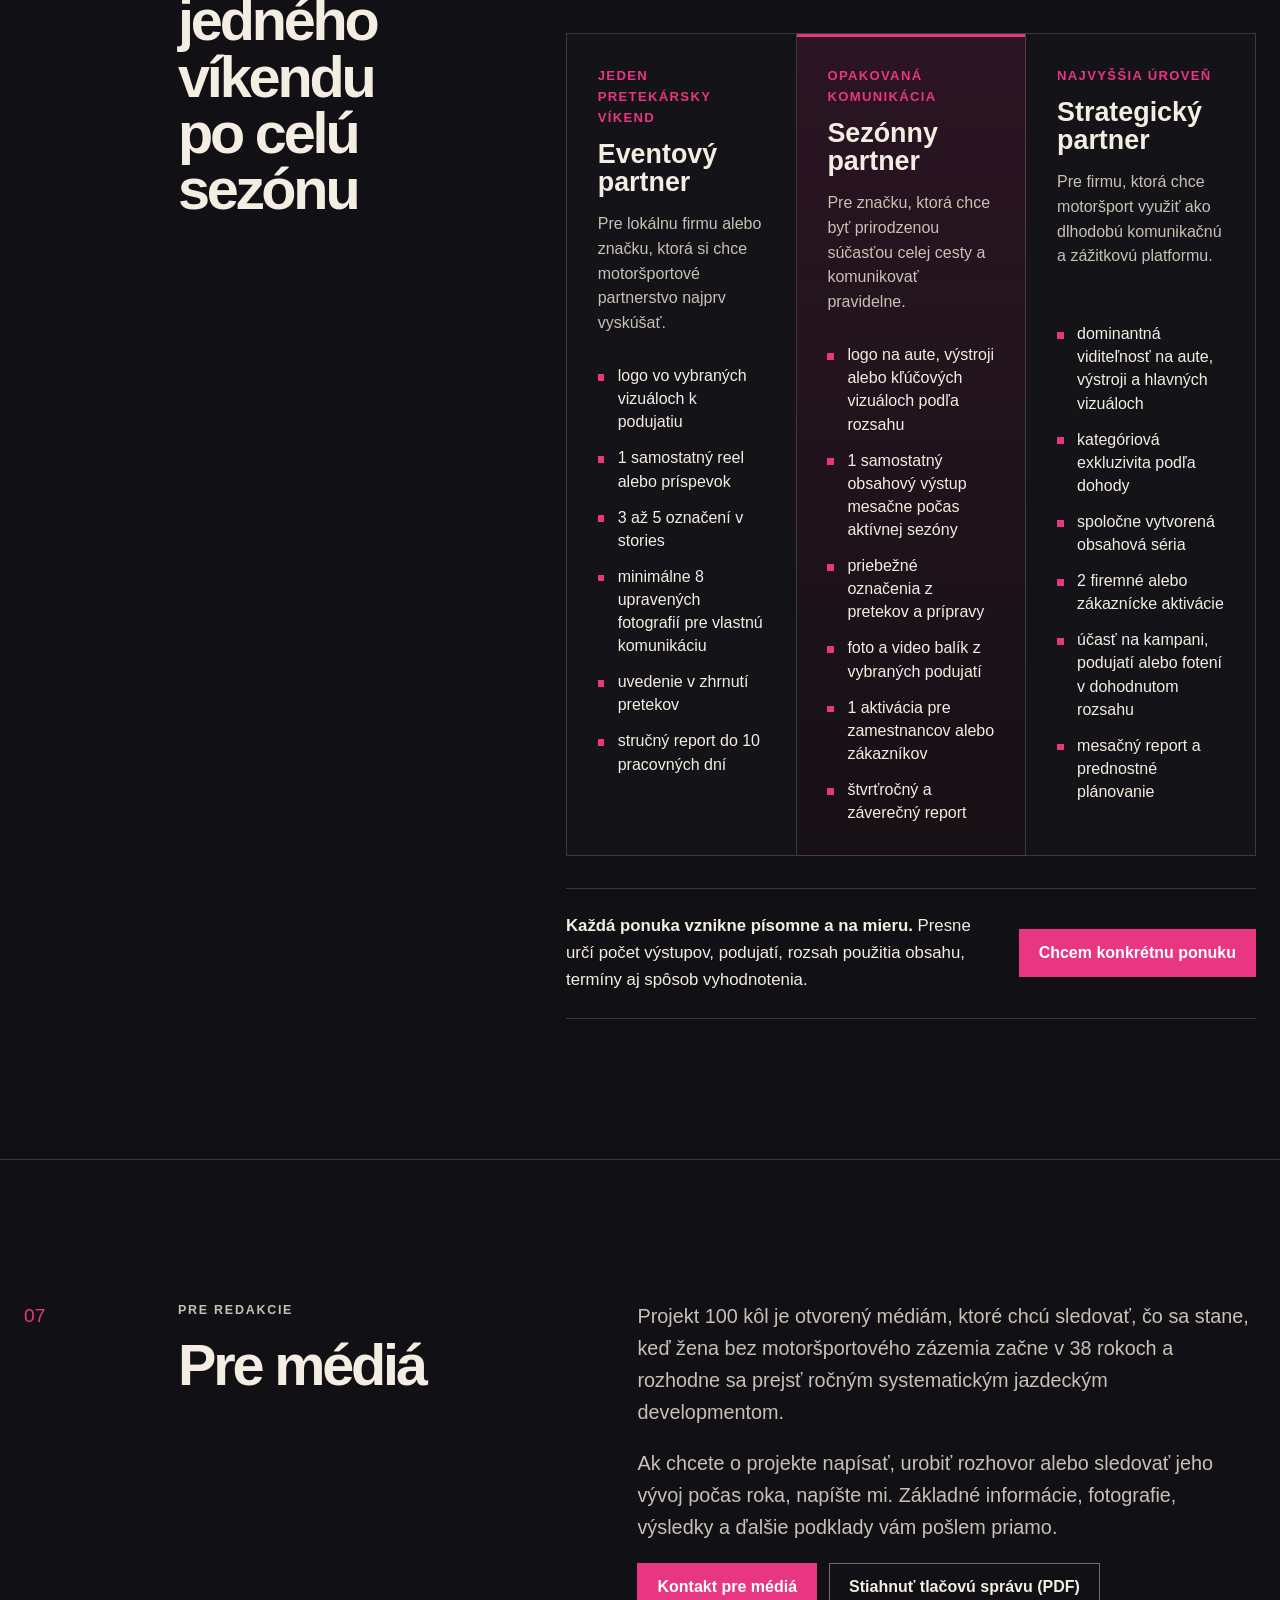
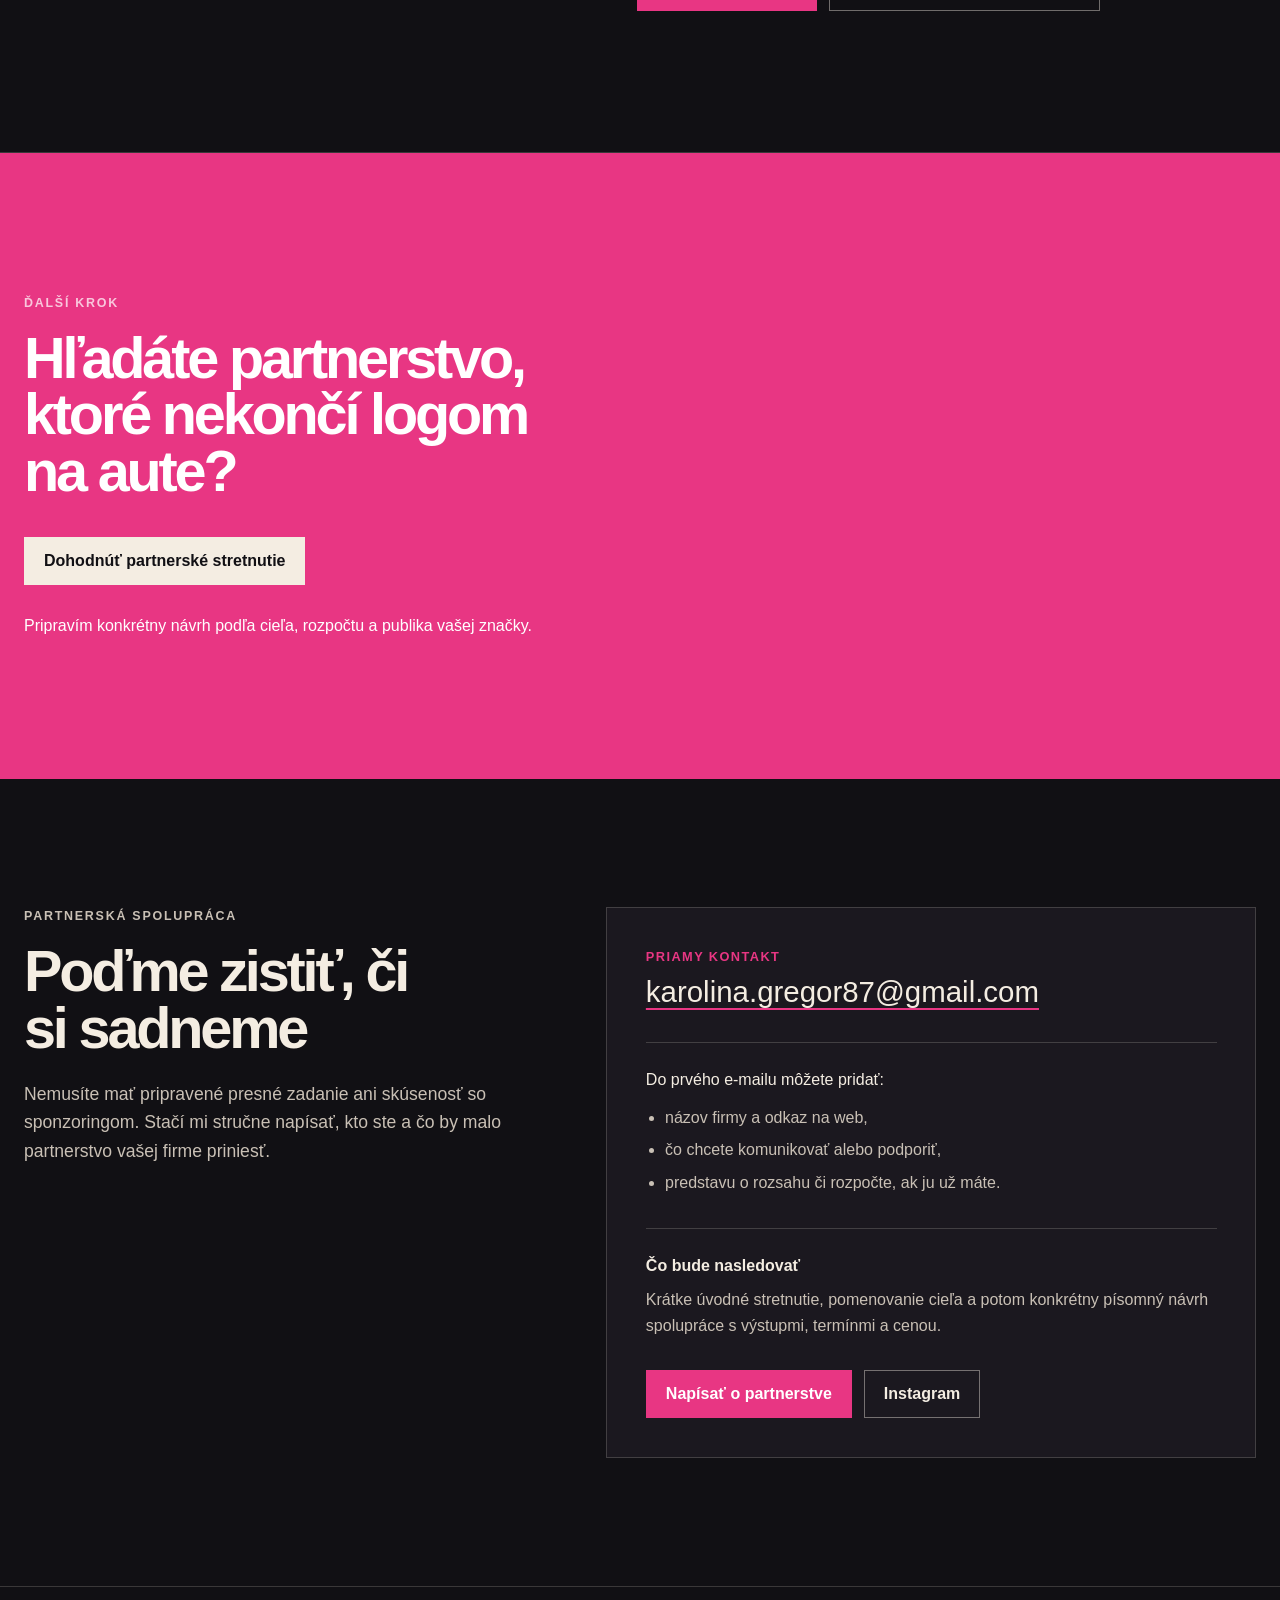
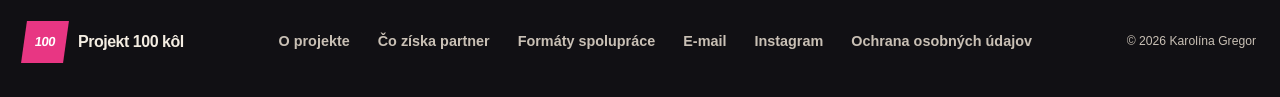
==== commit fa7a0064: "Remove racing experience section" ====
--- a/index.html
+++ b/index.html
@@ -45,7 +45,7 @@
     <nav class="site-nav" id="site-nav" aria-label="Hlavná navigácia">
       <a href="#o-projekte">O projekte</a>
       <a href="#pribeh">Môj príbeh</a>
-      <a href="#preteky">Preteky</a>
+      <a href="#sezona-2027">Sezóna 2027</a>
       <a href="#co-ziska-partner">Partnerstvo</a>
     </nav>
 
@@ -195,65 +195,8 @@
       </div>
     </section>
 
-    <section class="section race-section" id="preteky" aria-labelledby="race-title">
+    <section class="section training-section" id="sezona-2027" aria-labelledby="season-title">
       <div class="section-index" aria-hidden="true">05</div>
-      <div class="section-heading">
-        <p class="eyebrow">Čo už mám za sebou</p>
-        <h2 id="race-title">Skúsenosti s pretekaním</h2>
-      </div>
-
-      <div class="race-stories">
-        <article class="race-story">
-          <figure class="race-photo">
-            <img src="assets/fabia-cup-paddock.jpeg" width="1290" height="1701" alt="Karolína Gregor v prilbe pri vozidlách Fabia Cup" loading="lazy" decoding="async">
-            <figcaption>Fabia Cup / paddock</figcaption>
-          </figure>
-          <p>V sezóne 2026 pretekám vo Fabia Cupe, arrive &amp; drive šampionáte, ktorý sa jazdí spoločne s Pohárom ČSautoslalom.</p>
-        </article>
-
-        <article class="race-story">
-          <figure class="race-photo">
-            <img src="assets/fabia-cup-start.jpeg" width="1152" height="1536" alt="Karolína Gregor na štarte vo vozidle Škoda Fabia číslo 10" loading="lazy" decoding="async">
-            <figcaption>Fabia Cup / štart</figcaption>
-          </figure>
-          <p>V tejto triede si jazdec neprinesie vlastné pretekárske auto. Všetci sa striedame na dvoch rovnakých sériových vozidlách Škoda Fabia 1.4 s výkonom 50 kW. Jazdíme na rovnakých pneumatikách a za rovnakých podmienok.</p>
-        </article>
-
-        <article class="race-story">
-          <figure class="race-photo">
-            <img src="assets/fabia-cup-cockpit.jpeg" width="1152" height="1536" alt="Karolína Gregor pripravená za volantom pretekárskej Fabie" loading="lazy" decoding="async">
-            <figcaption>Za volantom</figcaption>
-          </figure>
-          <p>Nerozhoduje teda, kto má výkonnejšie auto alebo väčší rozpočet. Rozhoduje práca jazdca: presnosť, čítanie trate, technika, konzistentnosť a schopnosť zvládnuť tlak.</p>
-        </article>
-
-        <article class="race-story">
-          <figure class="race-photo">
-            <img src="assets/fabia-cup-pisek-v2.jpeg" width="1152" height="1536" alt="Karolína Gregor s pohárom za tretie miesto vo Fabia Cupe v Písku" loading="lazy" decoding="async">
-            <figcaption>Písek / 3. miesto</figcaption>
-          </figure>
-          <p>Deväť mesiacov po získaní vodičáku som stála na štarte svojich prvých pretekov. Dnes mám za sebou 13 pretekárskych štartov, 3. miesto v triede Fabia Cup v Písku a 4. miesto v celosezónnom hodnotení.</p>
-        </article>
-      </div>
-
-      <dl class="race-facts" aria-label="Doterajšie pretekárske výsledky a technika">
-        <div>
-          <dd>13</dd>
-          <dt>pretekárskych štartov</dt>
-        </div>
-        <div>
-          <dd>3.</dd>
-          <dt>miesto v triede Fabia Cup, Písek</dt>
-        </div>
-        <div>
-          <dd>4.</dd>
-          <dt>miesto v celosezónnom hodnotení</dt>
-        </div>
-      </dl>
-    </section>
-
-    <section class="section training-section" id="sezona-2027" aria-labelledby="season-title">
-      <div class="section-index" aria-hidden="true">06</div>
       <div class="section-heading">
         <p class="eyebrow">Plán na rok 2027</p>
         <h2 id="season-title">Čo partner podporuje</h2>
@@ -274,7 +217,7 @@
     </section>
 
     <section class="section partnership-models" id="partnerstvo" aria-labelledby="partnership-title">
-      <div class="section-index" aria-hidden="true">07</div>
+      <div class="section-index" aria-hidden="true">06</div>
       <div class="section-heading">
         <p class="eyebrow">Tri formáty spolupráce</p>
         <h2 id="partnership-title">Od jedného víkendu po celú sezónu</h2>
@@ -334,7 +277,7 @@
     </section>
 
     <section class="section legacy" id="media" aria-labelledby="media-title">
-      <div class="section-index" aria-hidden="true">08</div>
+      <div class="section-index" aria-hidden="true">07</div>
       <div class="section-heading">
         <p class="eyebrow">Pre redakcie</p>
         <h2 id="media-title">Pre médiá</h2>
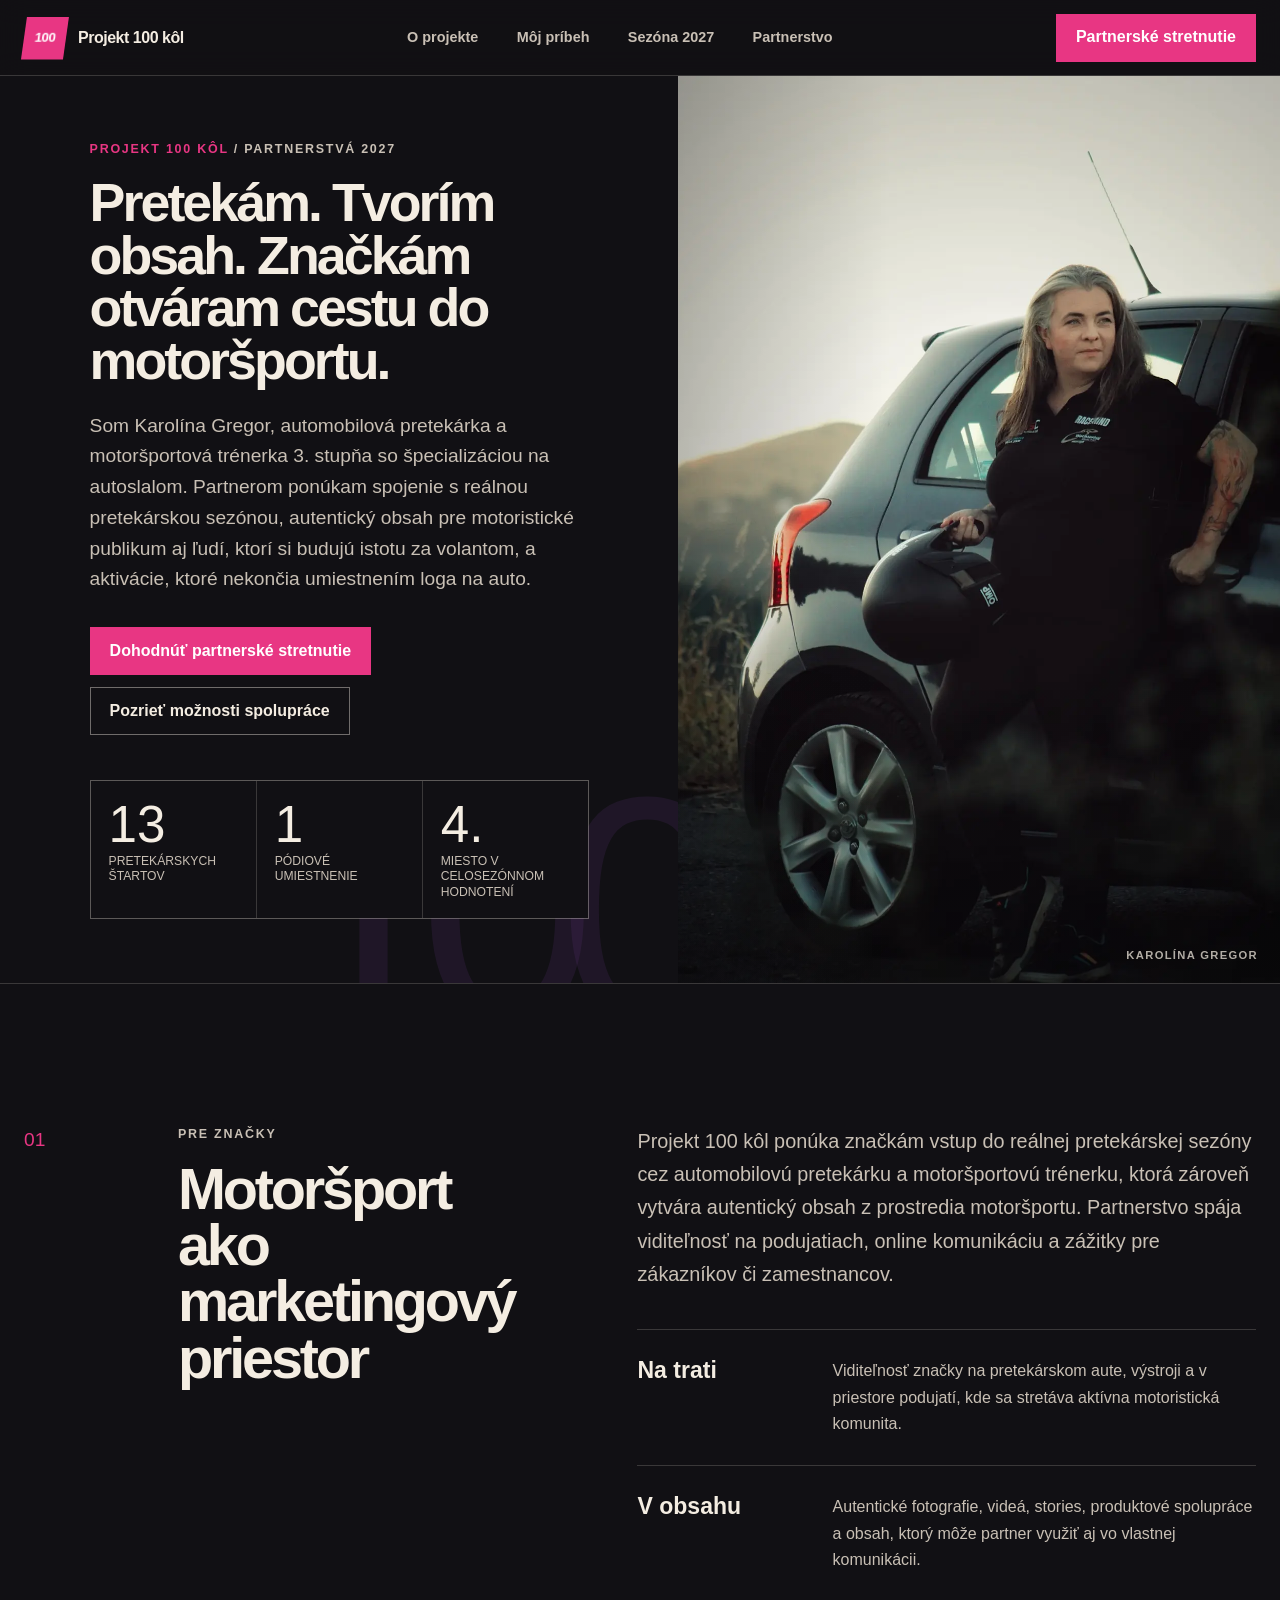
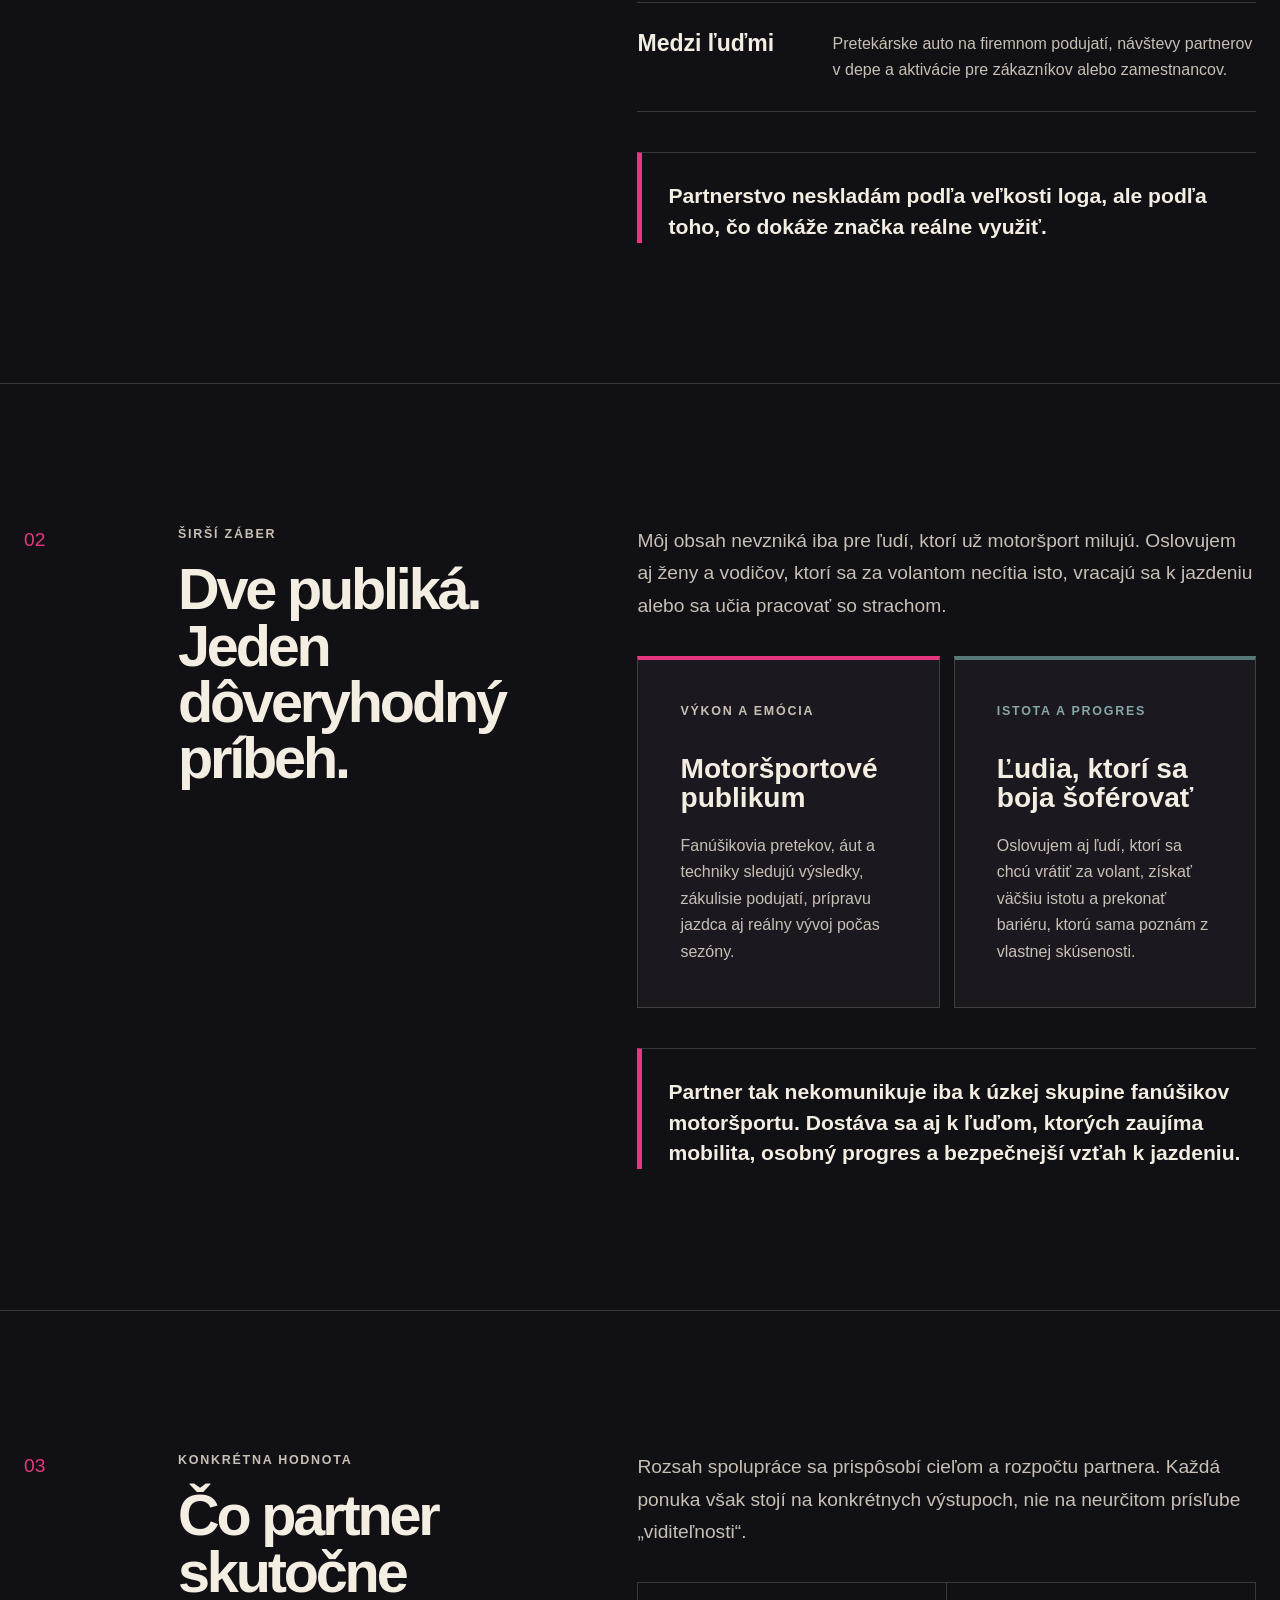
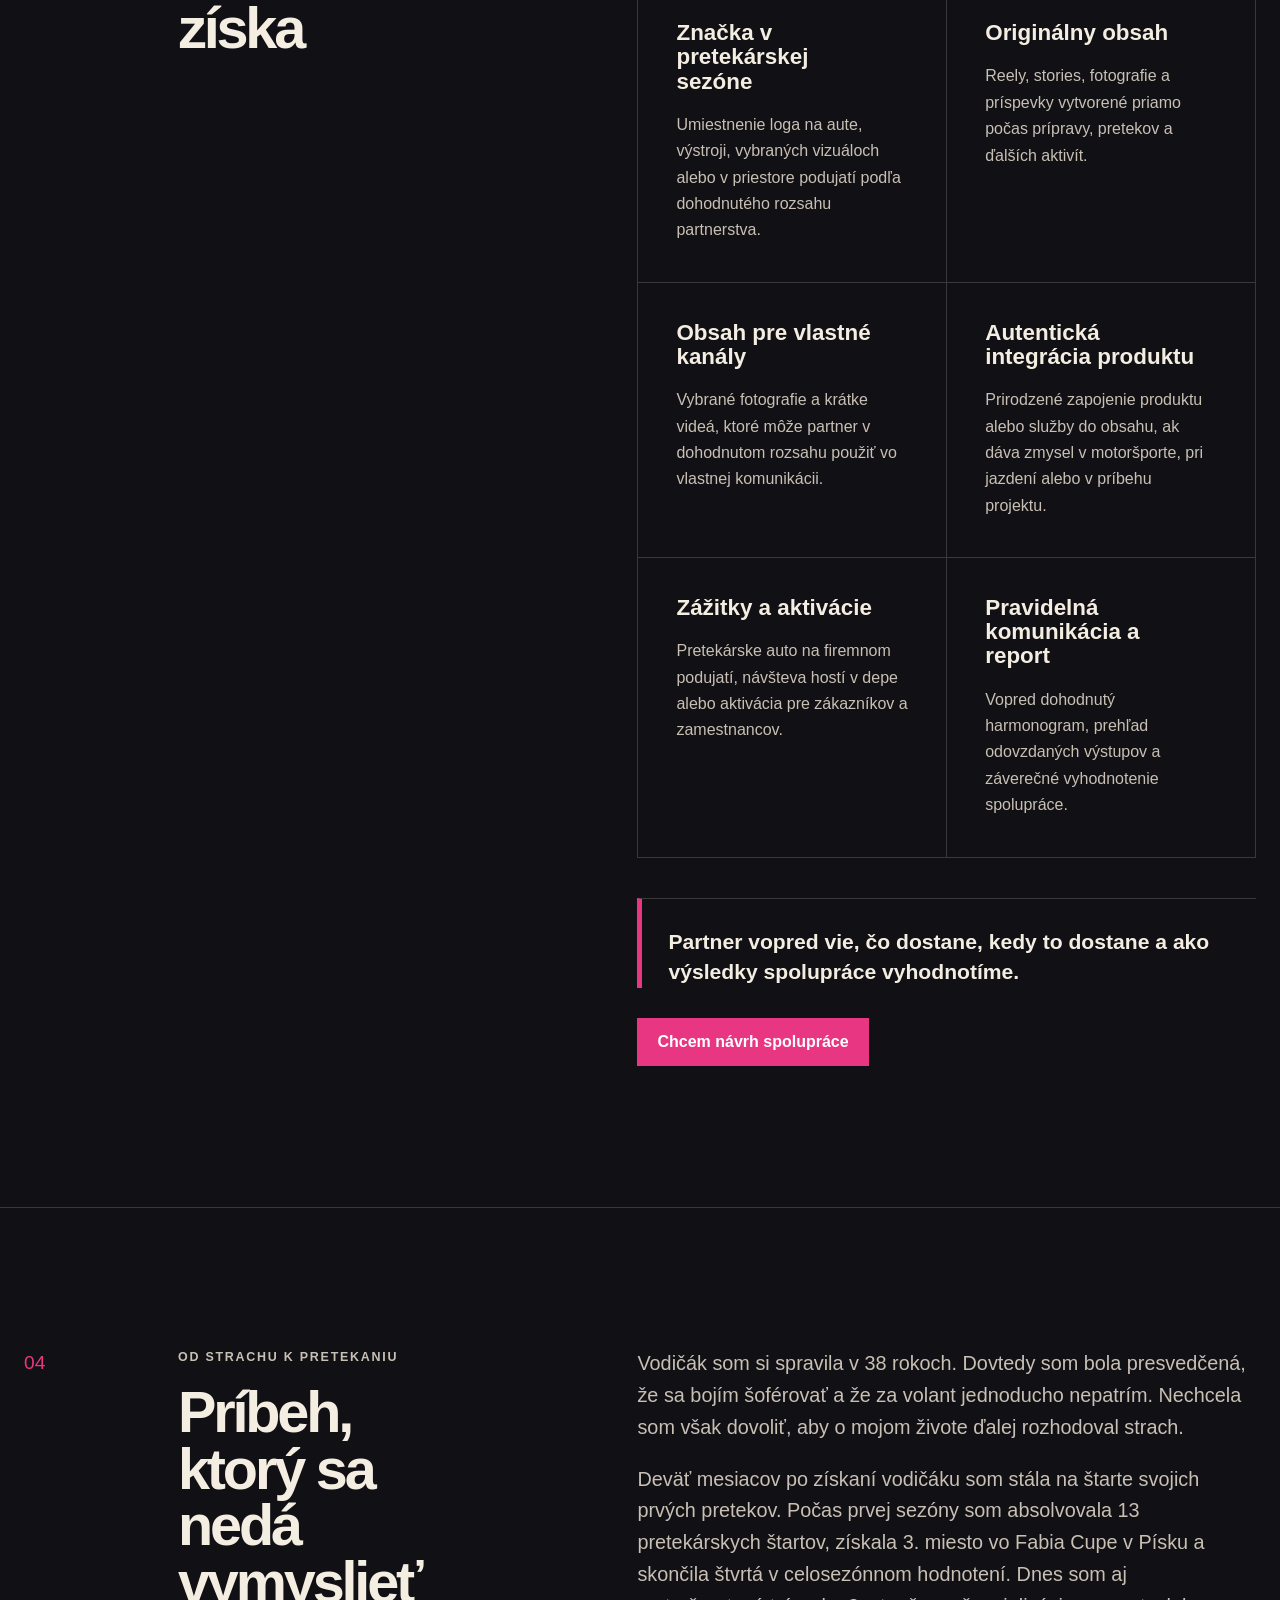
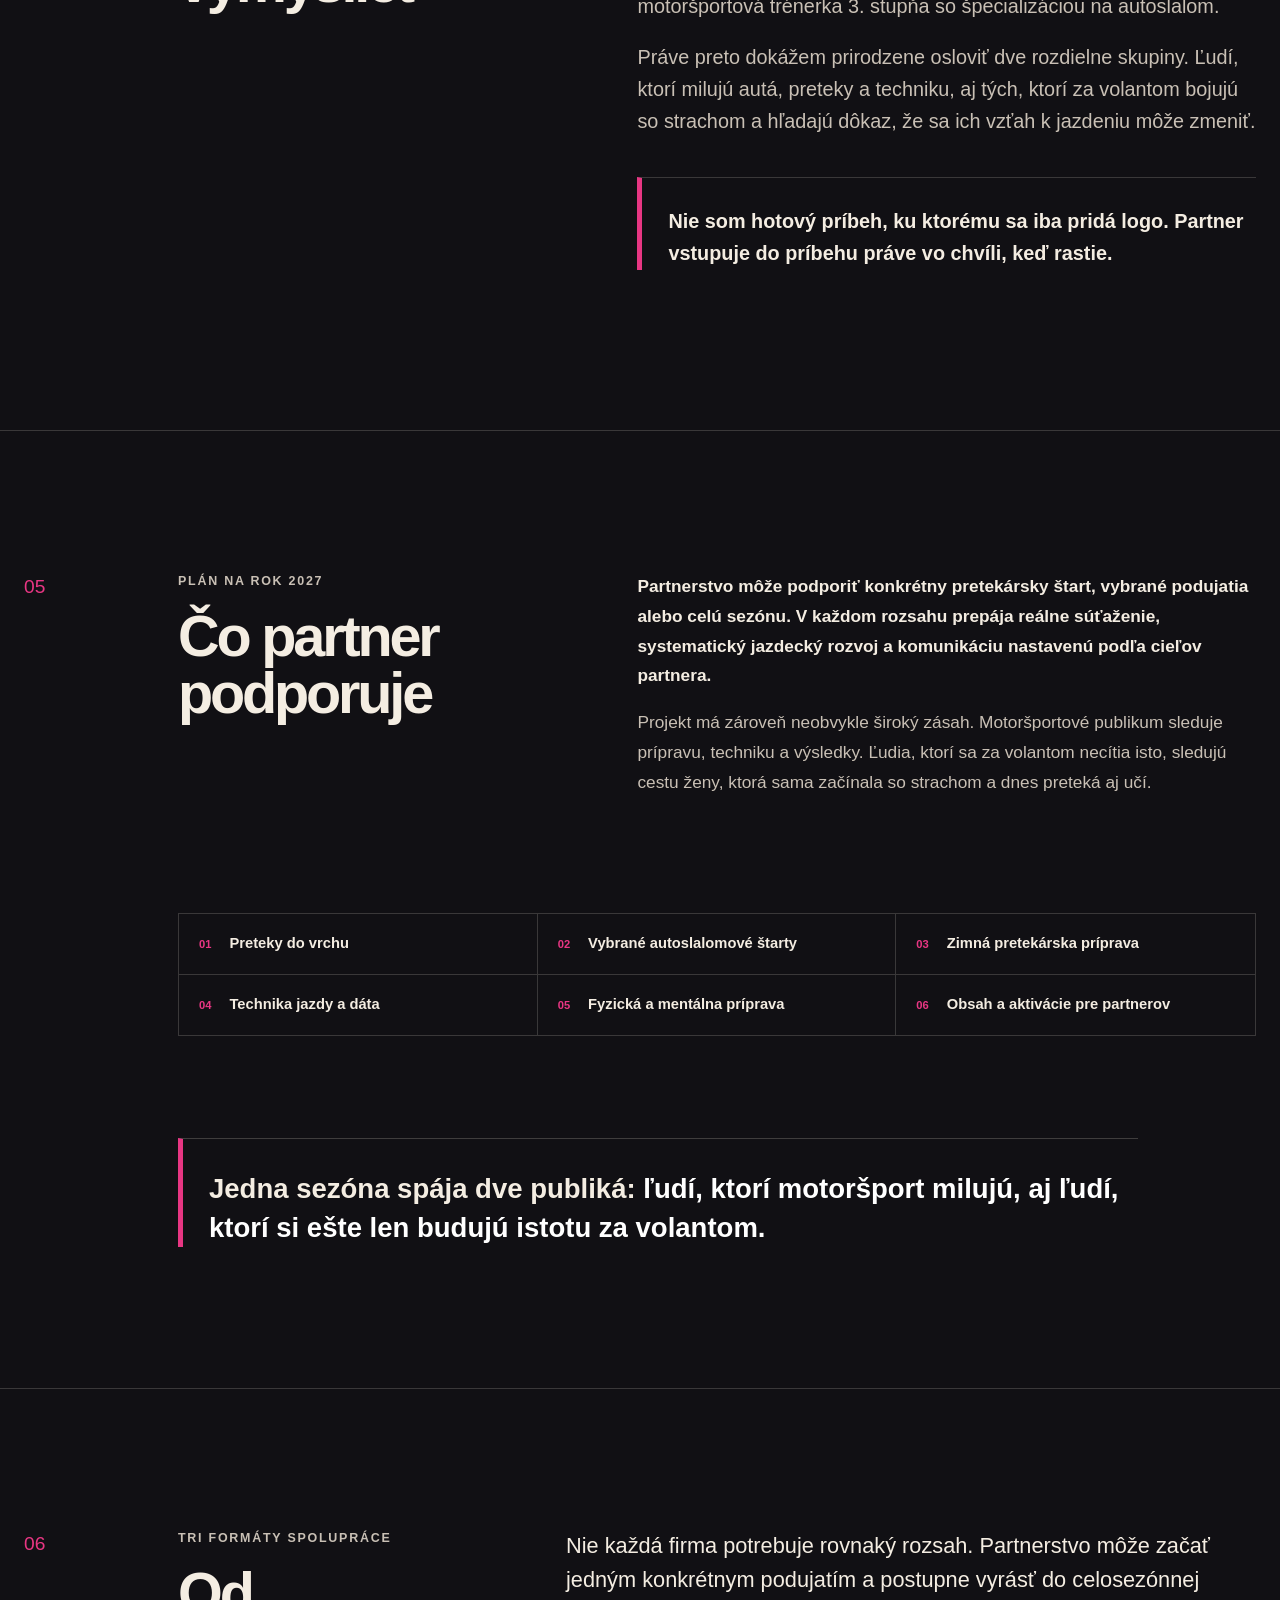
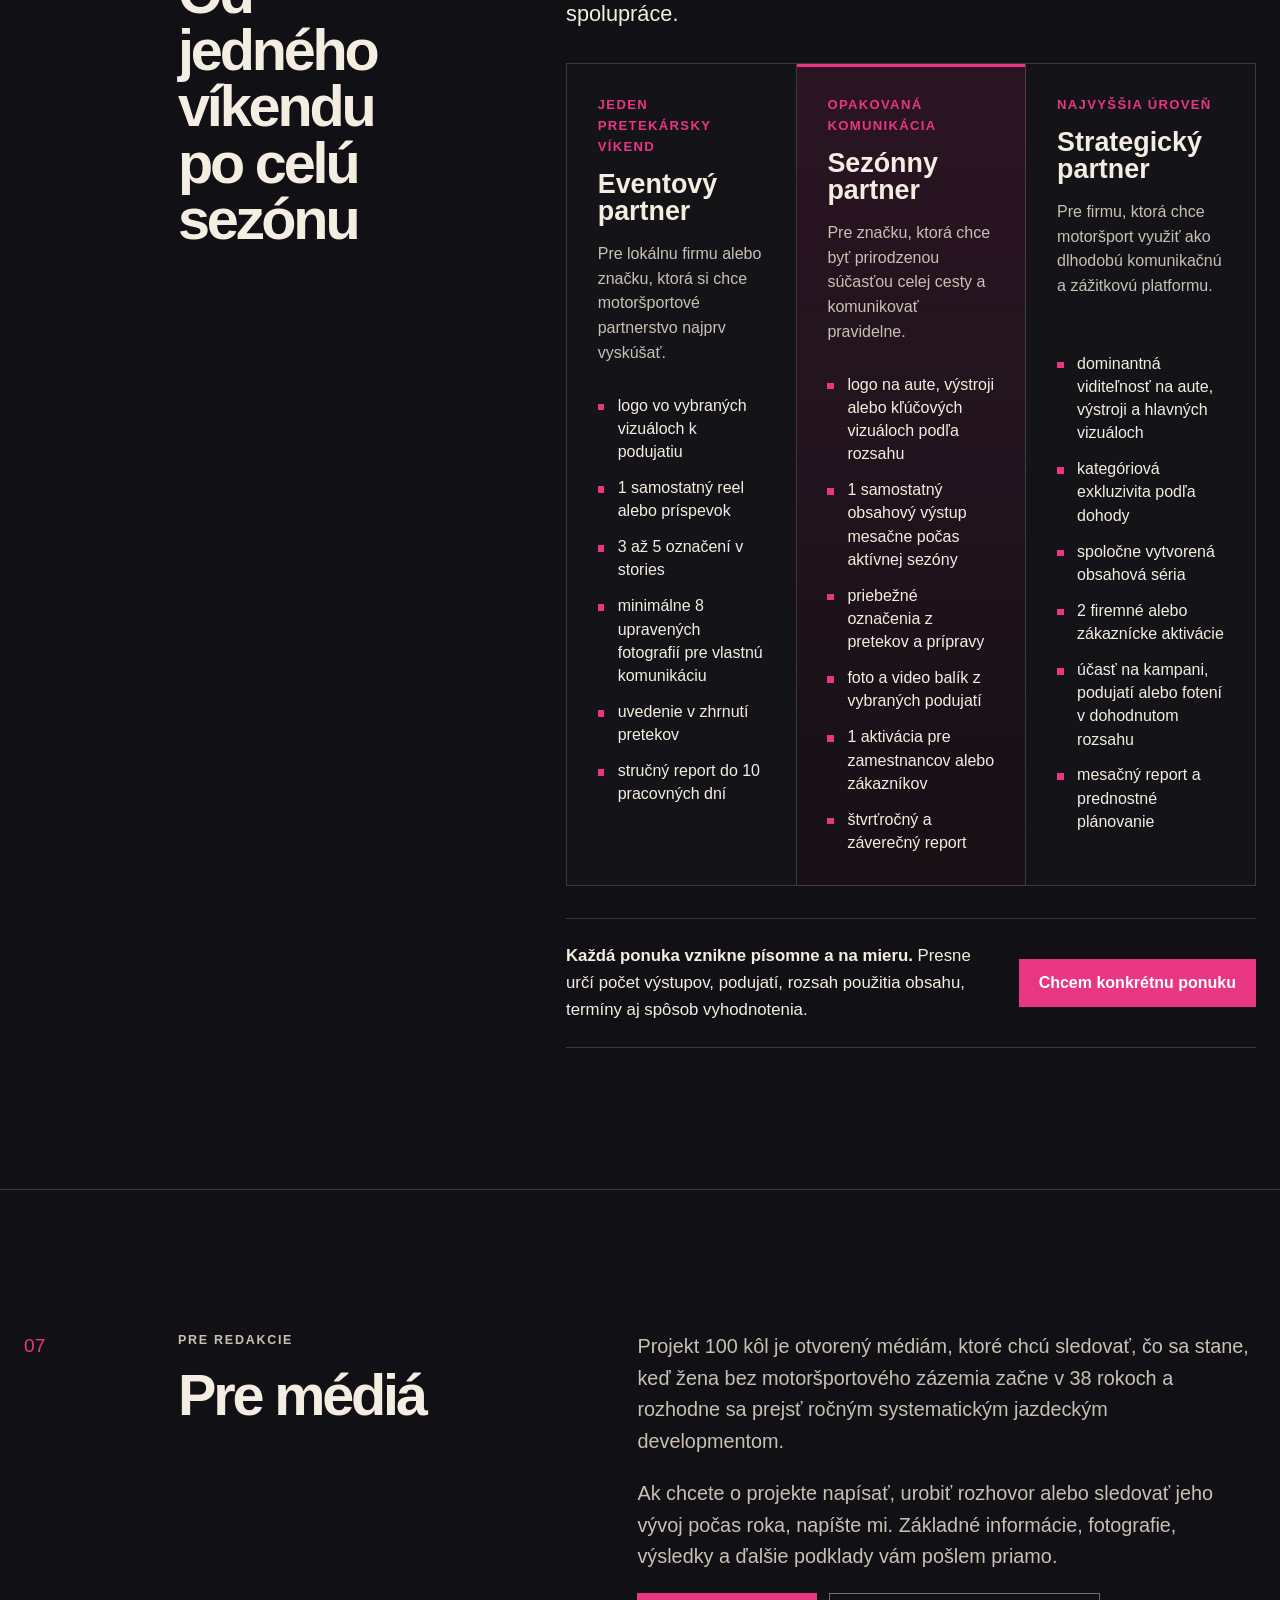
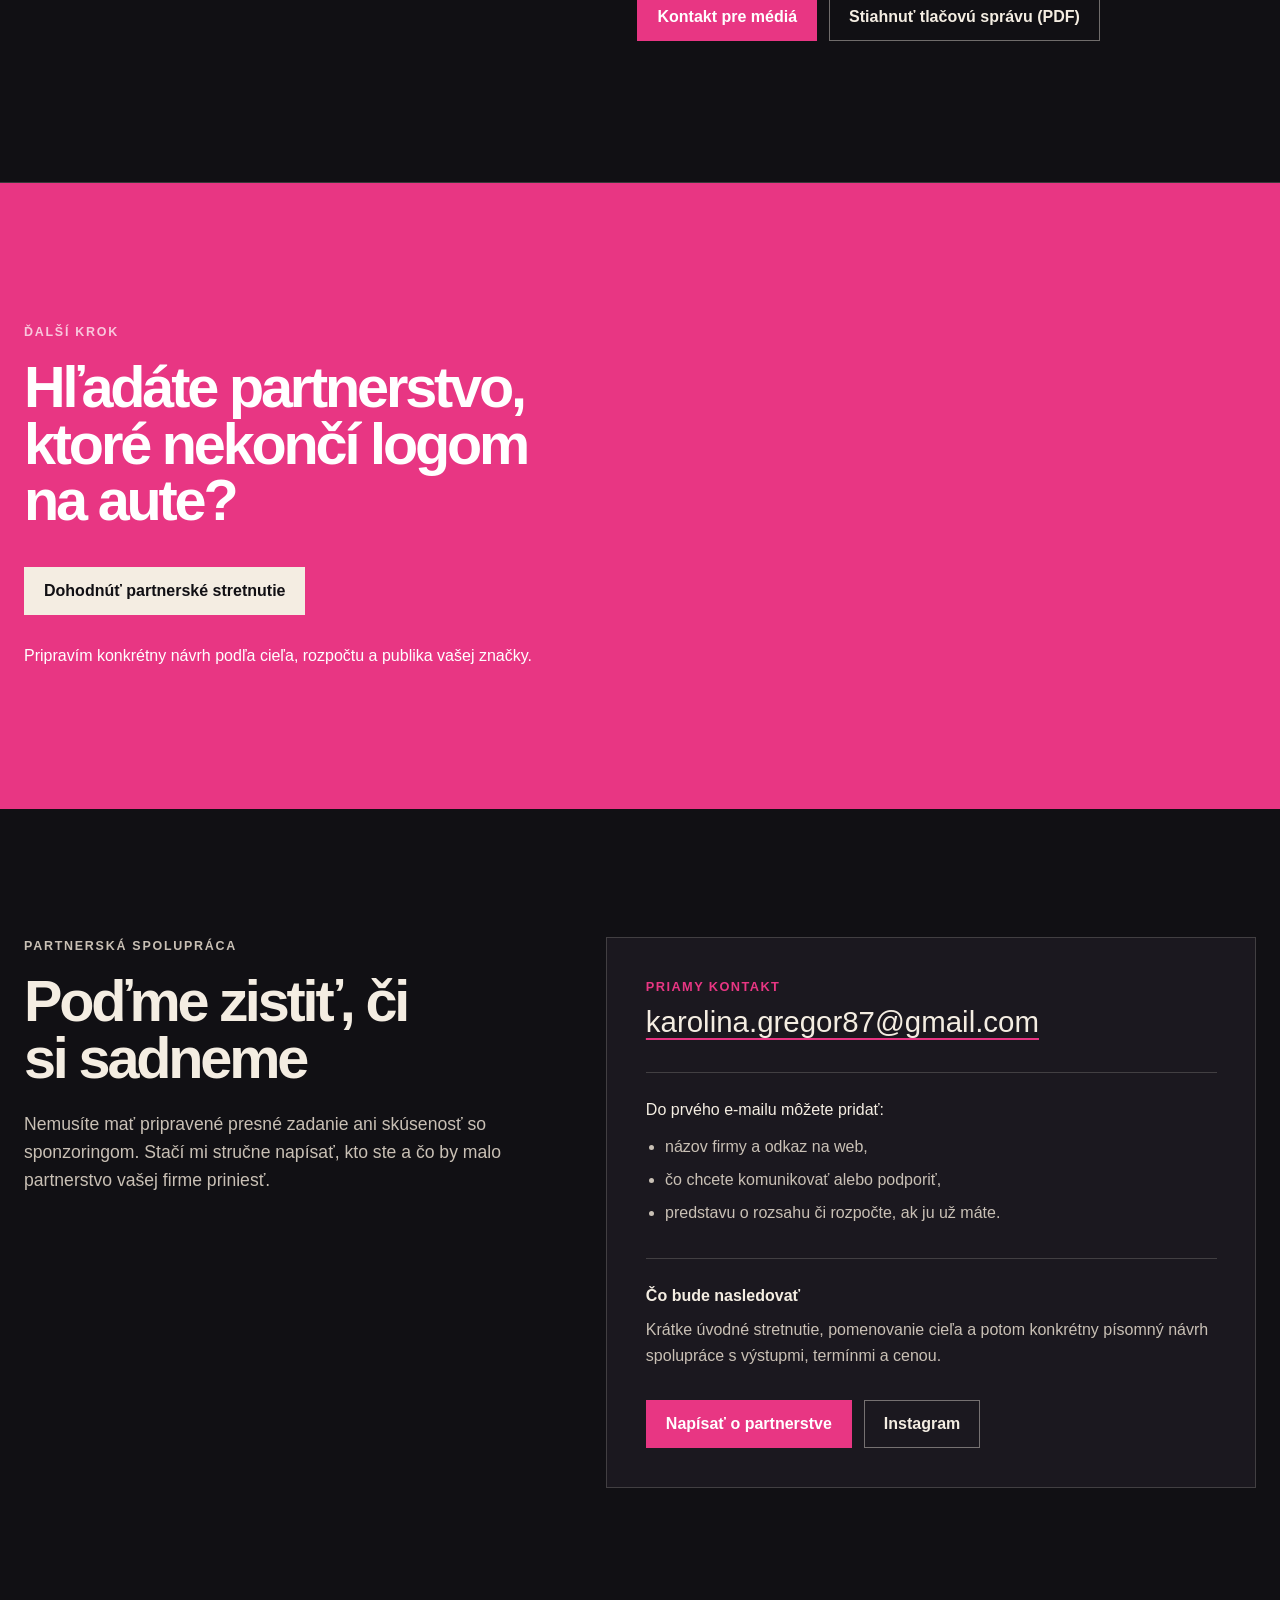
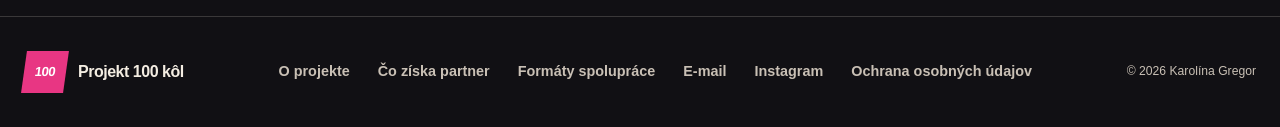
==== commit e3759d3d: "Align season copy with event sponsorship" ====
--- a/index.html
+++ b/index.html
@@ -202,7 +202,7 @@
         <h2 id="season-title">Čo partner podporuje</h2>
       </div>
       <div class="training-copy">
-        <p>Partner nepodporuje jednu položku rozpočtu ani jednorazový štart. Vstupuje do projektu, ktorý prepája reálne súťaženie, systematický jazdecký rozvoj a pravidelnú komunikáciu počas celej sezóny.</p>
+        <p>Partnerstvo môže podporiť konkrétny pretekársky štart, vybrané podujatia alebo celú sezónu. V každom rozsahu prepája reálne súťaženie, systematický jazdecký rozvoj a komunikáciu nastavenú podľa cieľov partnera.</p>
         <p>Projekt má zároveň neobvykle široký zásah. Motoršportové publikum sleduje prípravu, techniku a výsledky. Ľudia, ktorí sa za volantom necítia isto, sledujú cestu ženy, ktorá sama začínala so strachom a dnes preteká aj učí.</p>
       </div>
       <ul class="training-pillars" aria-label="Hlavné súčasti sezóny 2027">
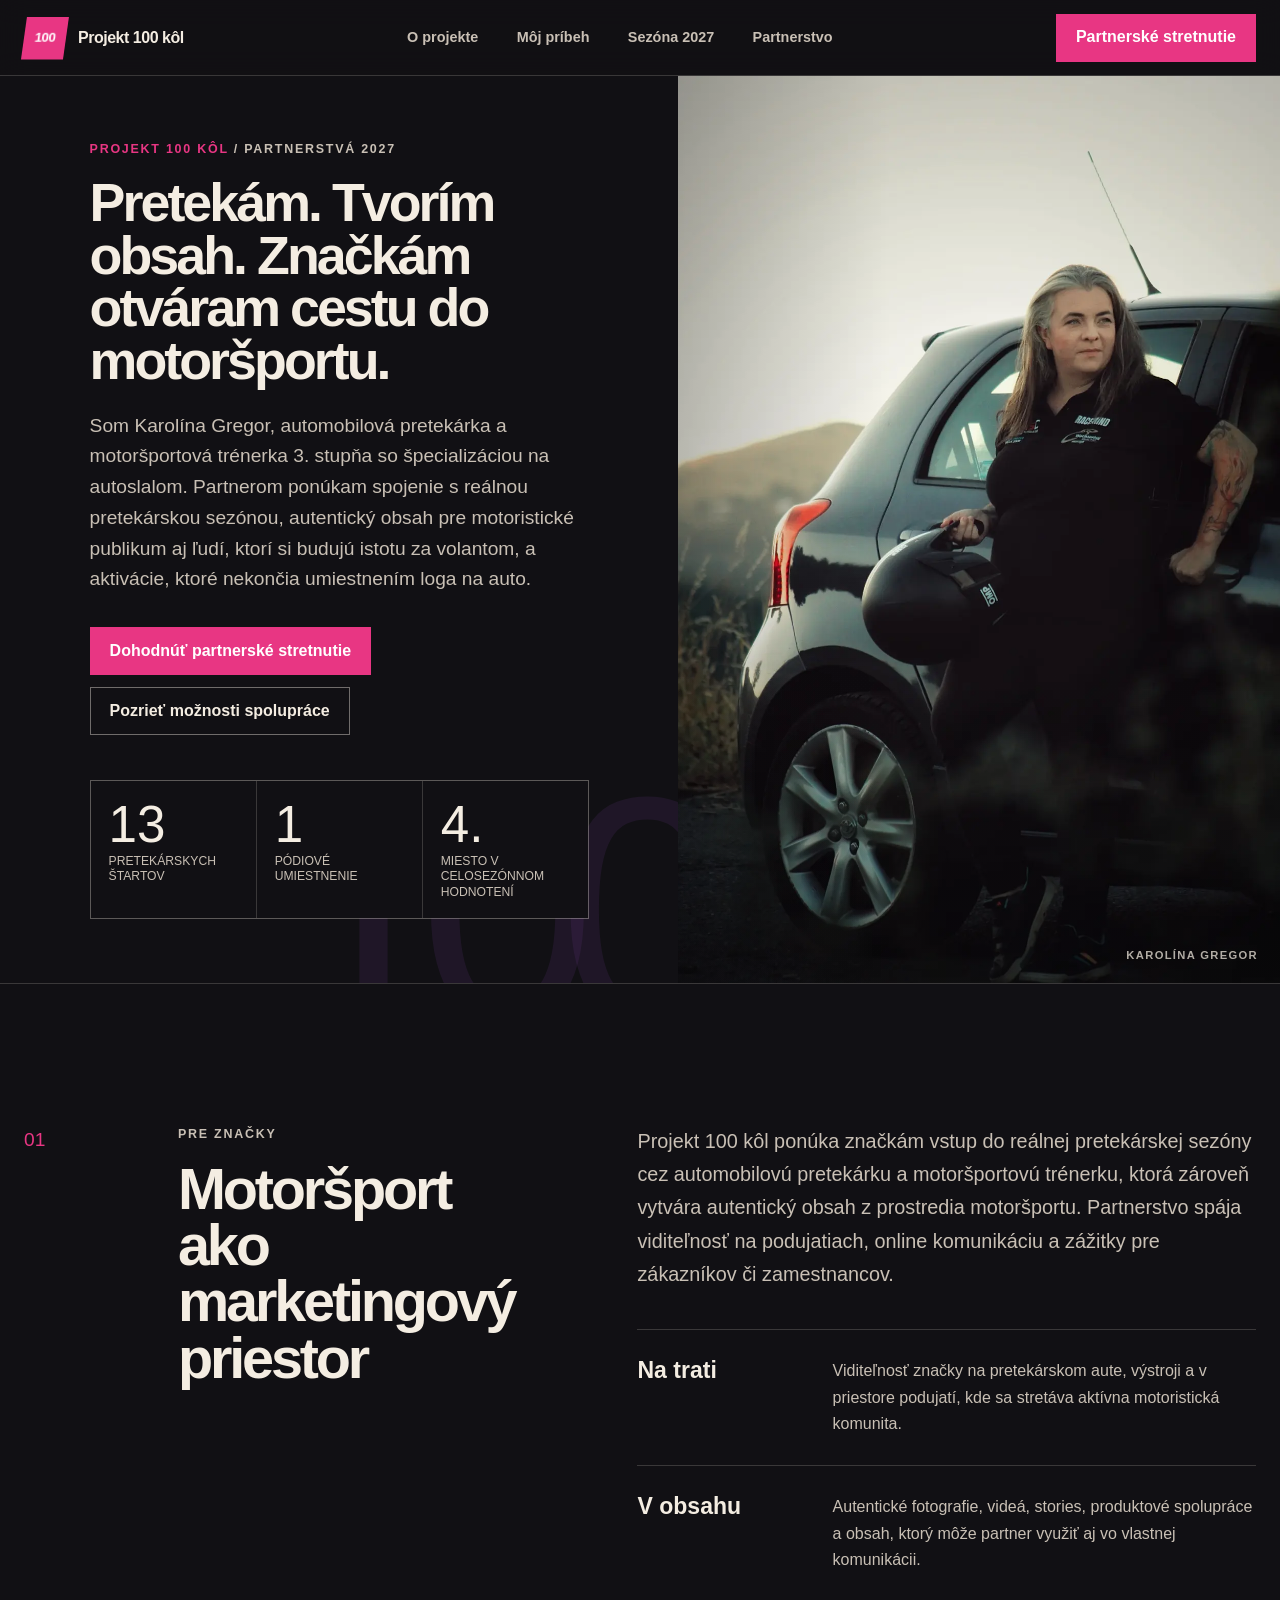
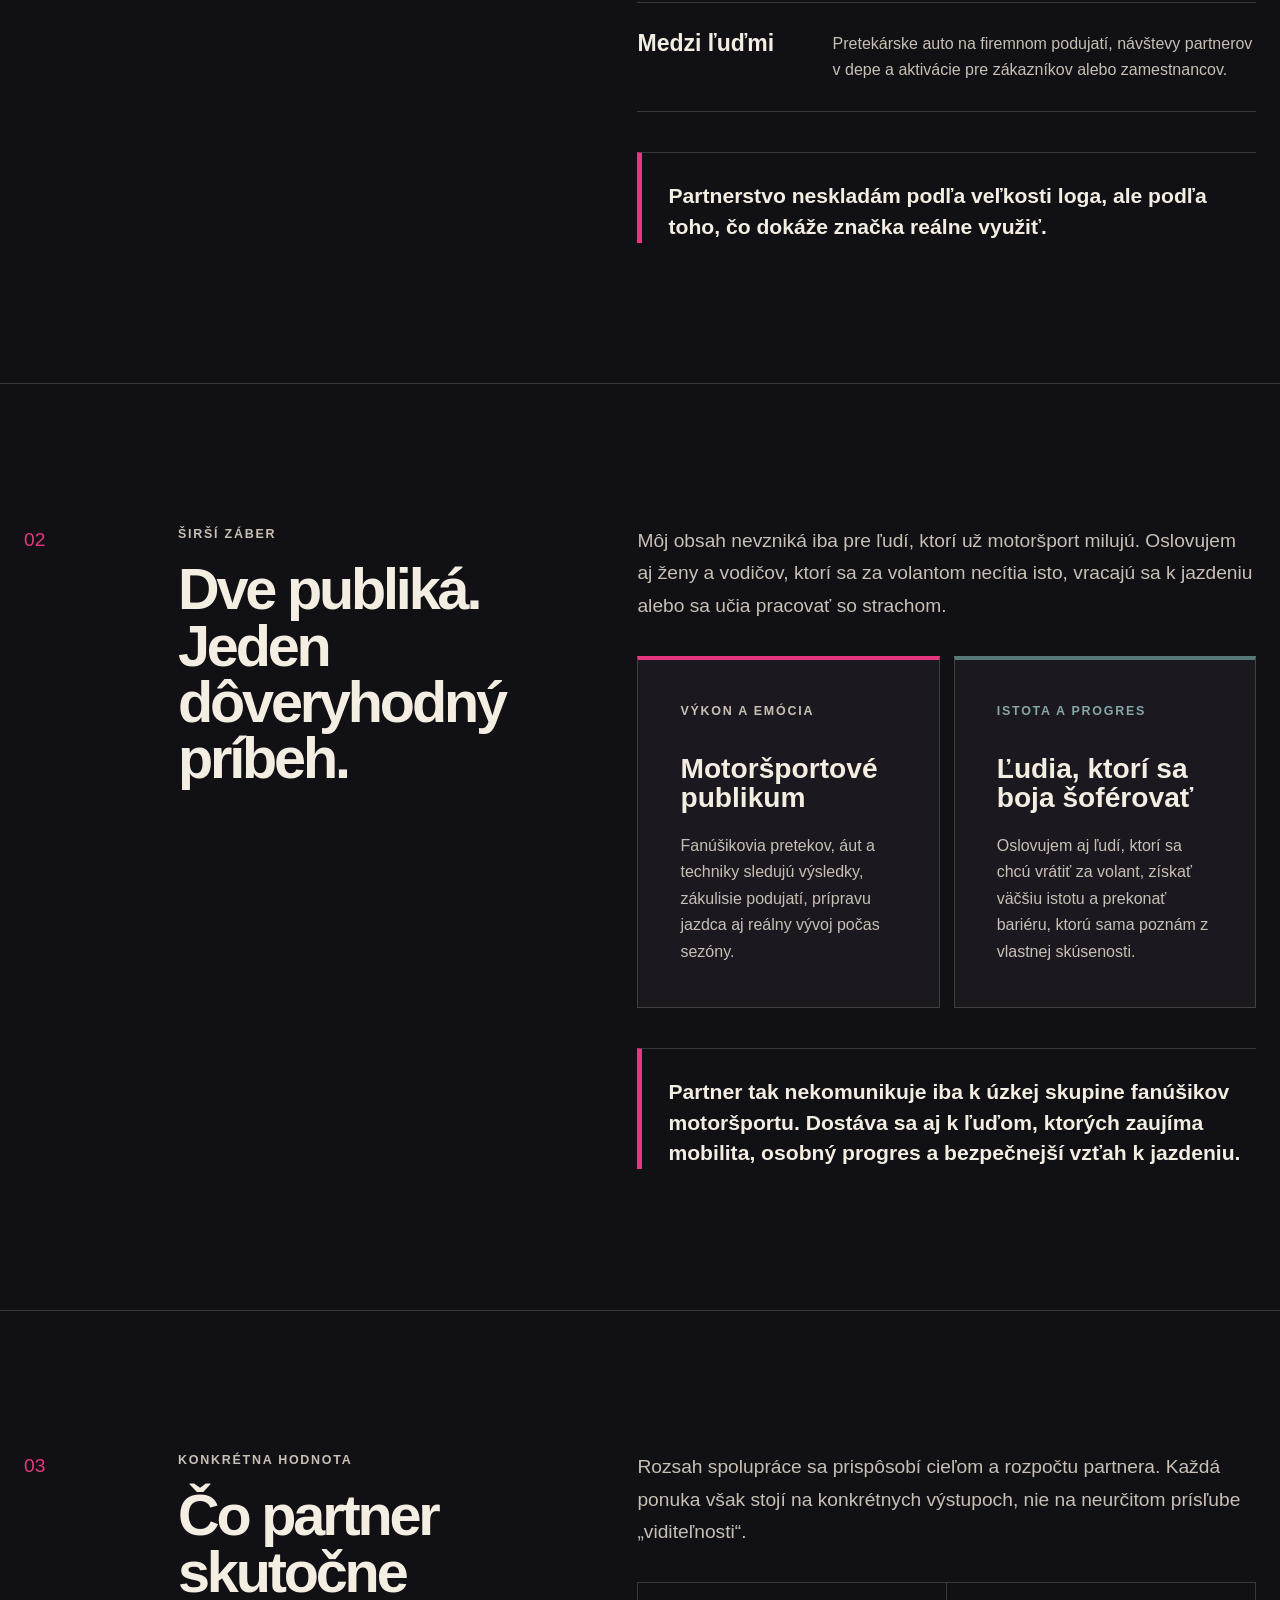
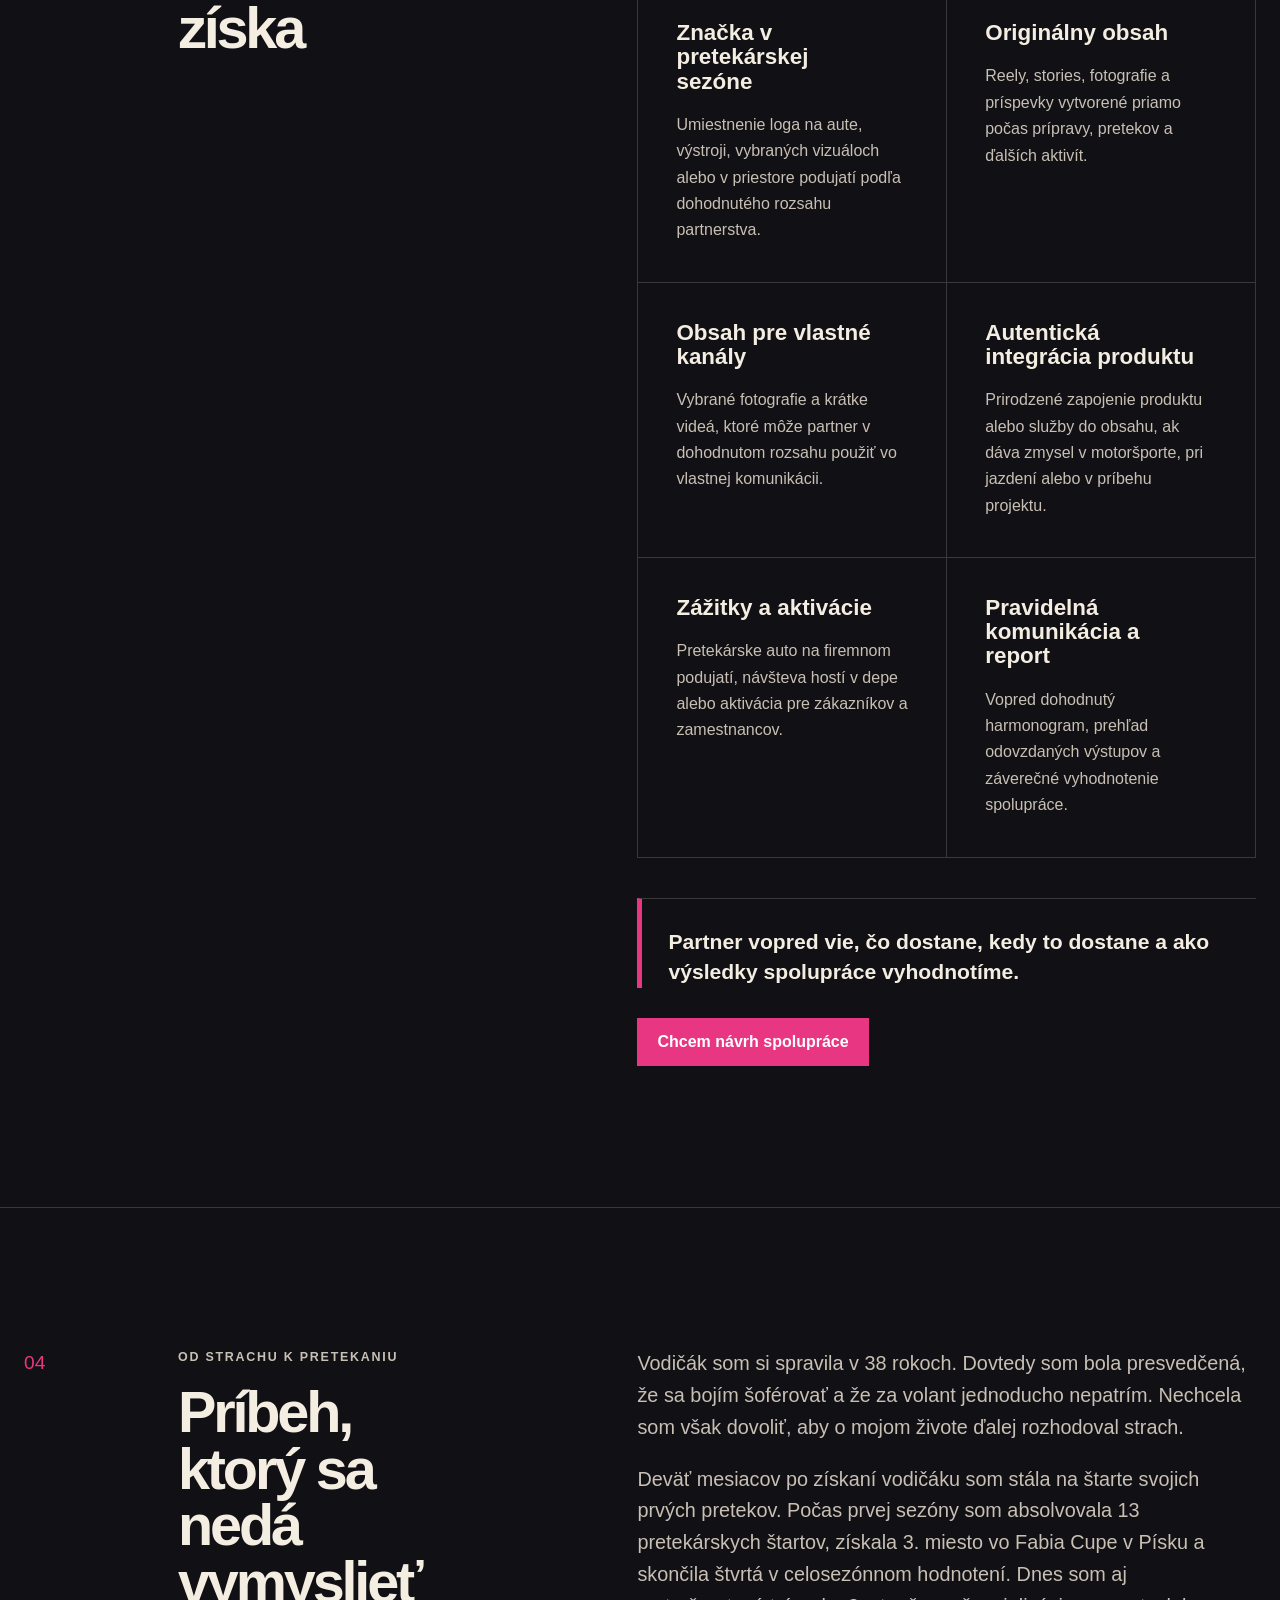
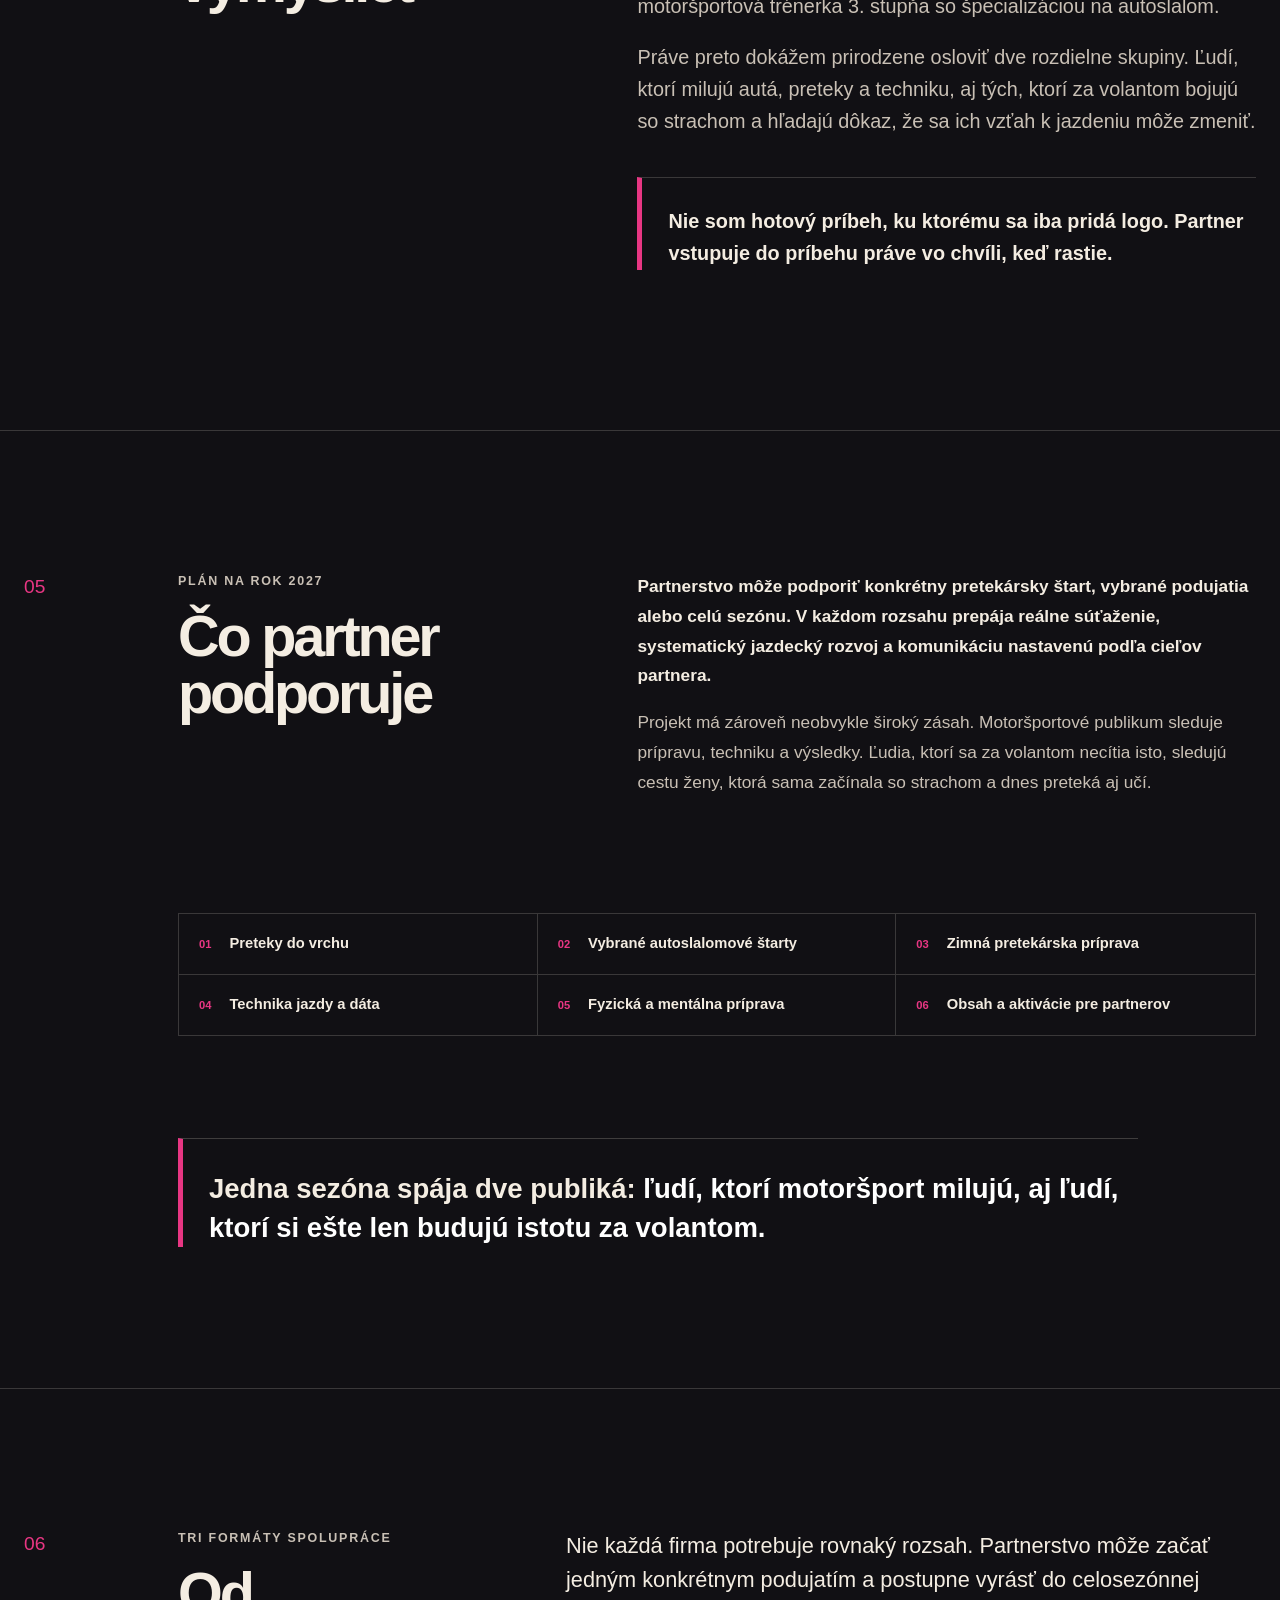
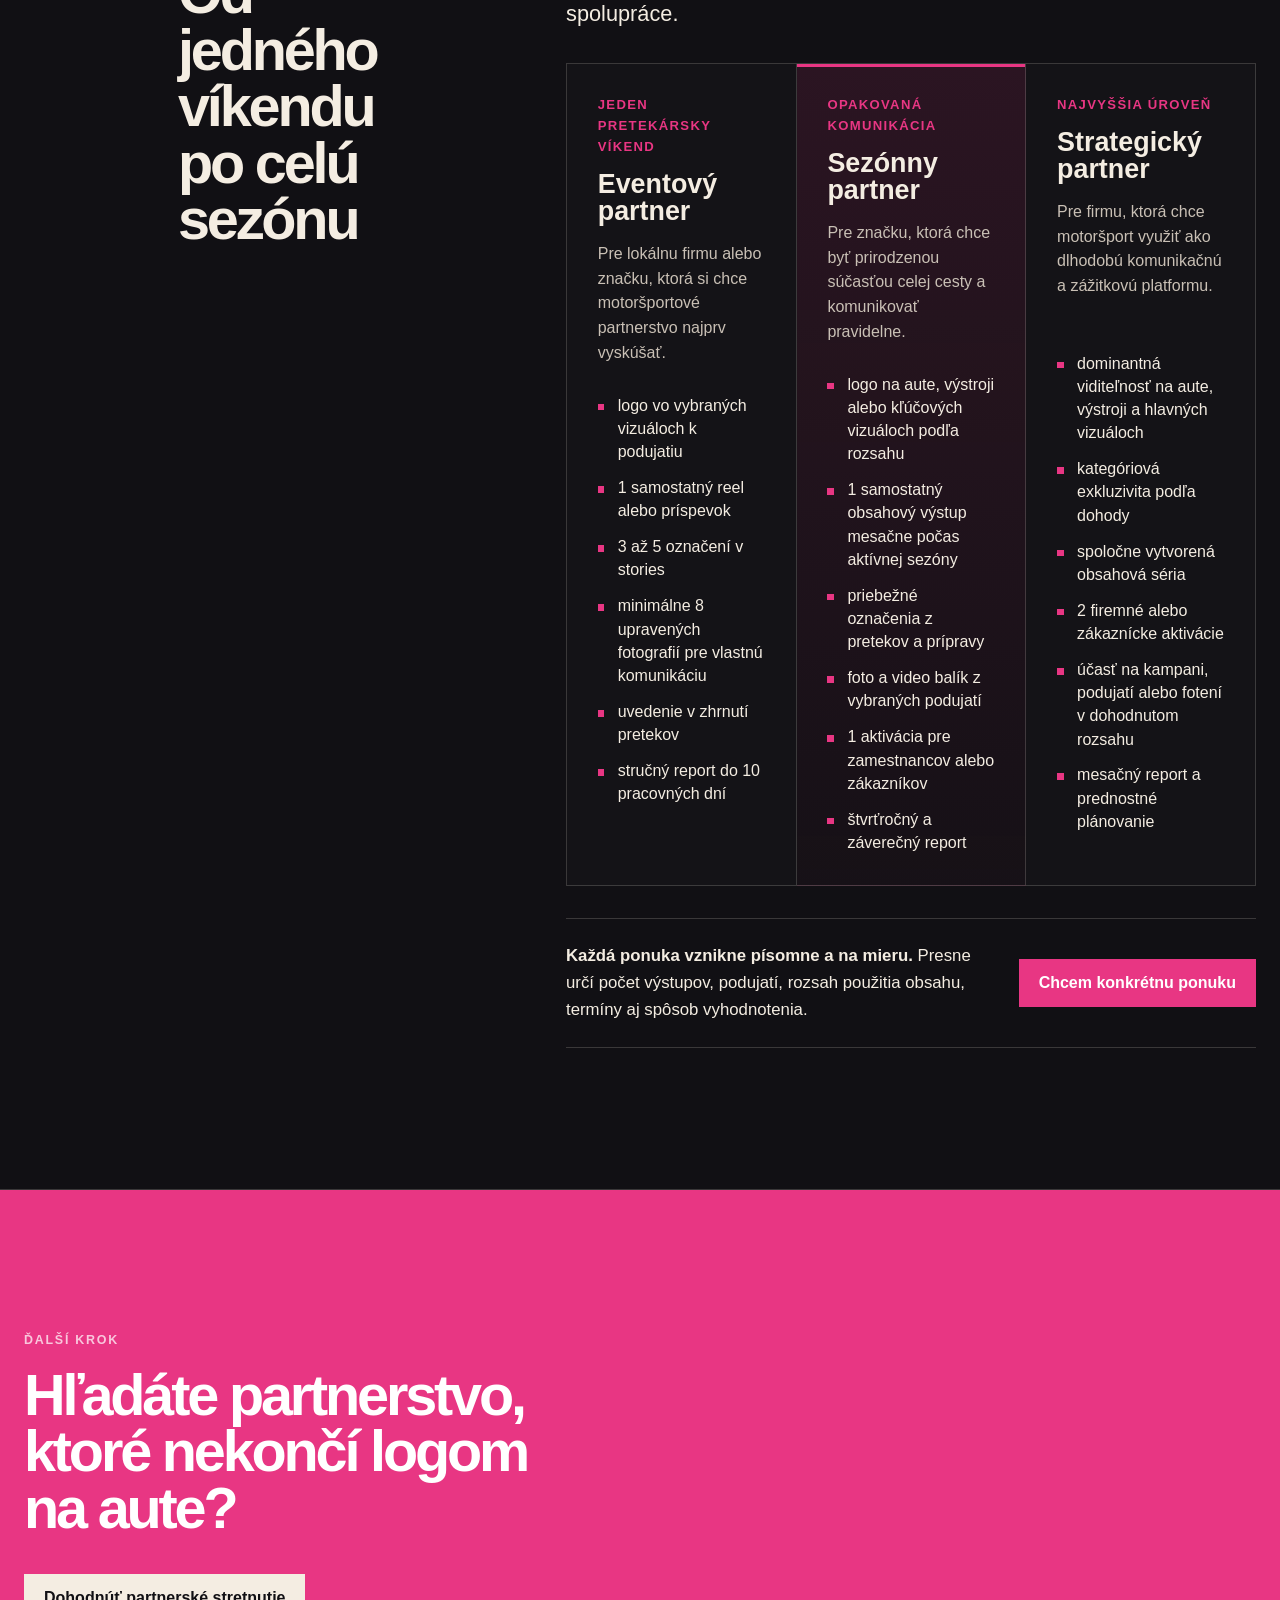
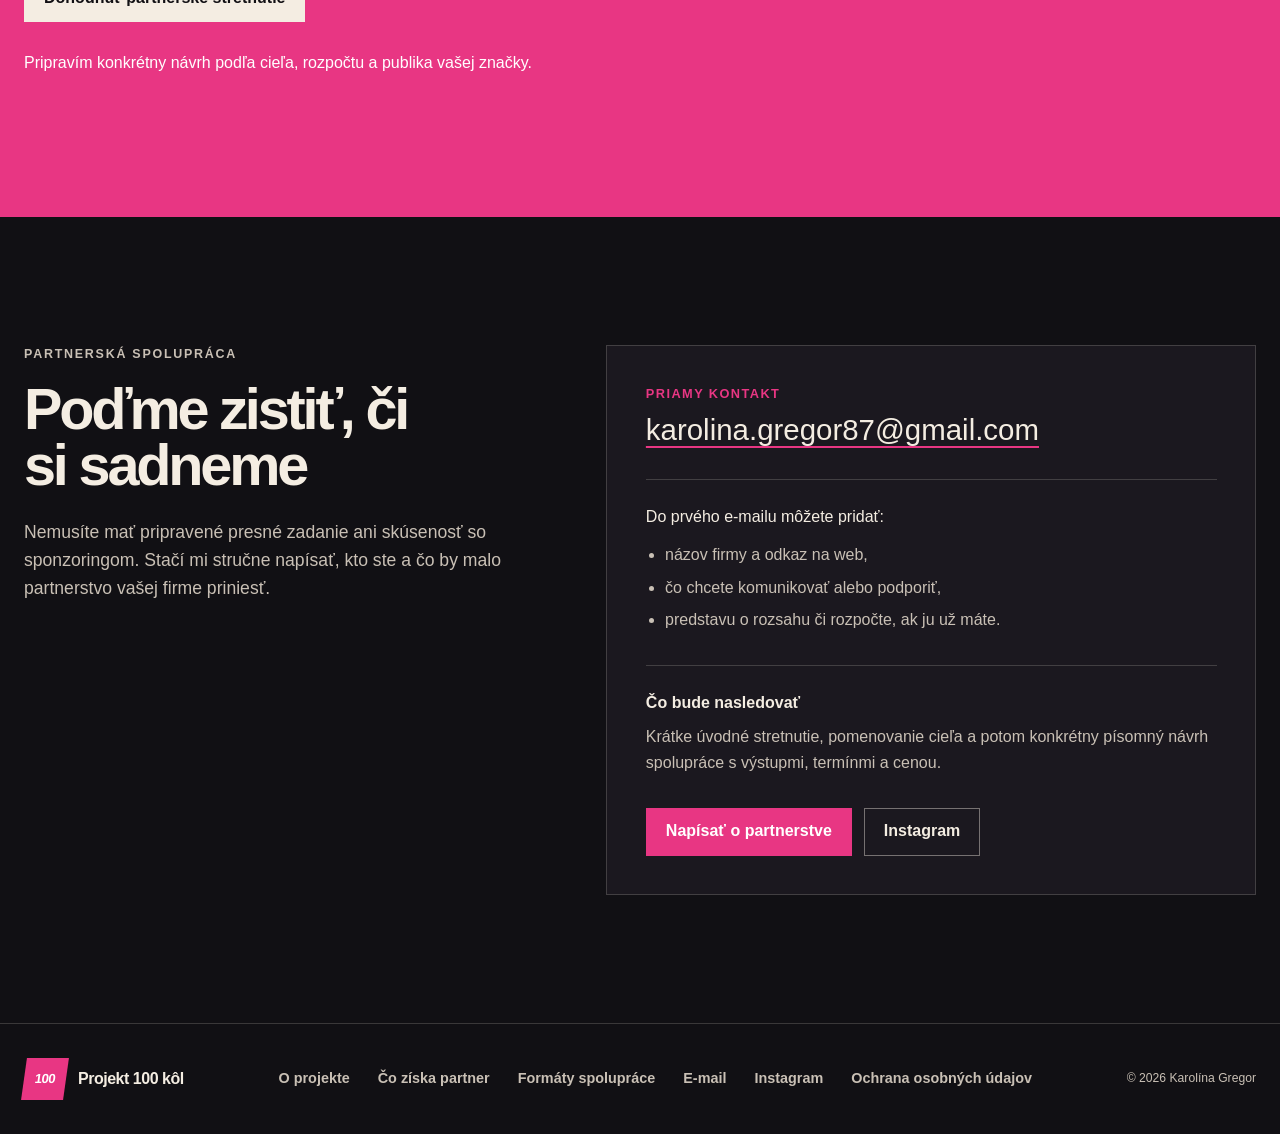
==== commit ea3ffc70: "Remove outdated media section" ====
--- a/index.html
+++ b/index.html
@@ -276,22 +276,6 @@
       </div>
     </section>
 
-    <section class="section legacy" id="media" aria-labelledby="media-title">
-      <div class="section-index" aria-hidden="true">07</div>
-      <div class="section-heading">
-        <p class="eyebrow">Pre redakcie</p>
-        <h2 id="media-title">Pre médiá</h2>
-      </div>
-      <div class="legacy-copy">
-        <p>Projekt 100 kôl je otvorený médiám, ktoré chcú sledovať, čo sa stane, keď žena bez motoršportového zázemia začne v 38 rokoch a rozhodne sa prejsť ročným systematickým jazdeckým developmentom.</p>
-        <p>Ak chcete o projekte napísať, urobiť rozhovor alebo sledovať jeho vývoj počas roka, napíšte mi. Základné informácie, fotografie, výsledky a ďalšie podklady vám pošlem priamo.</p>
-        <div class="inline-actions">
-          <a class="button button-primary" href="#kontakt" data-contact-link>Kontakt pre médiá</a>
-          <a class="button button-secondary" href="media/tlacova-sprava-projekt-100-kol.pdf" download>Stiahnuť tlačovú správu (PDF)</a>
-        </div>
-      </div>
-    </section>
-
     <section class="final-cta" aria-labelledby="final-title">
       <p class="eyebrow">Ďalší krok</p>
       <h2 id="final-title">Hľadáte partnerstvo, ktoré nekončí logom na aute?</h2>
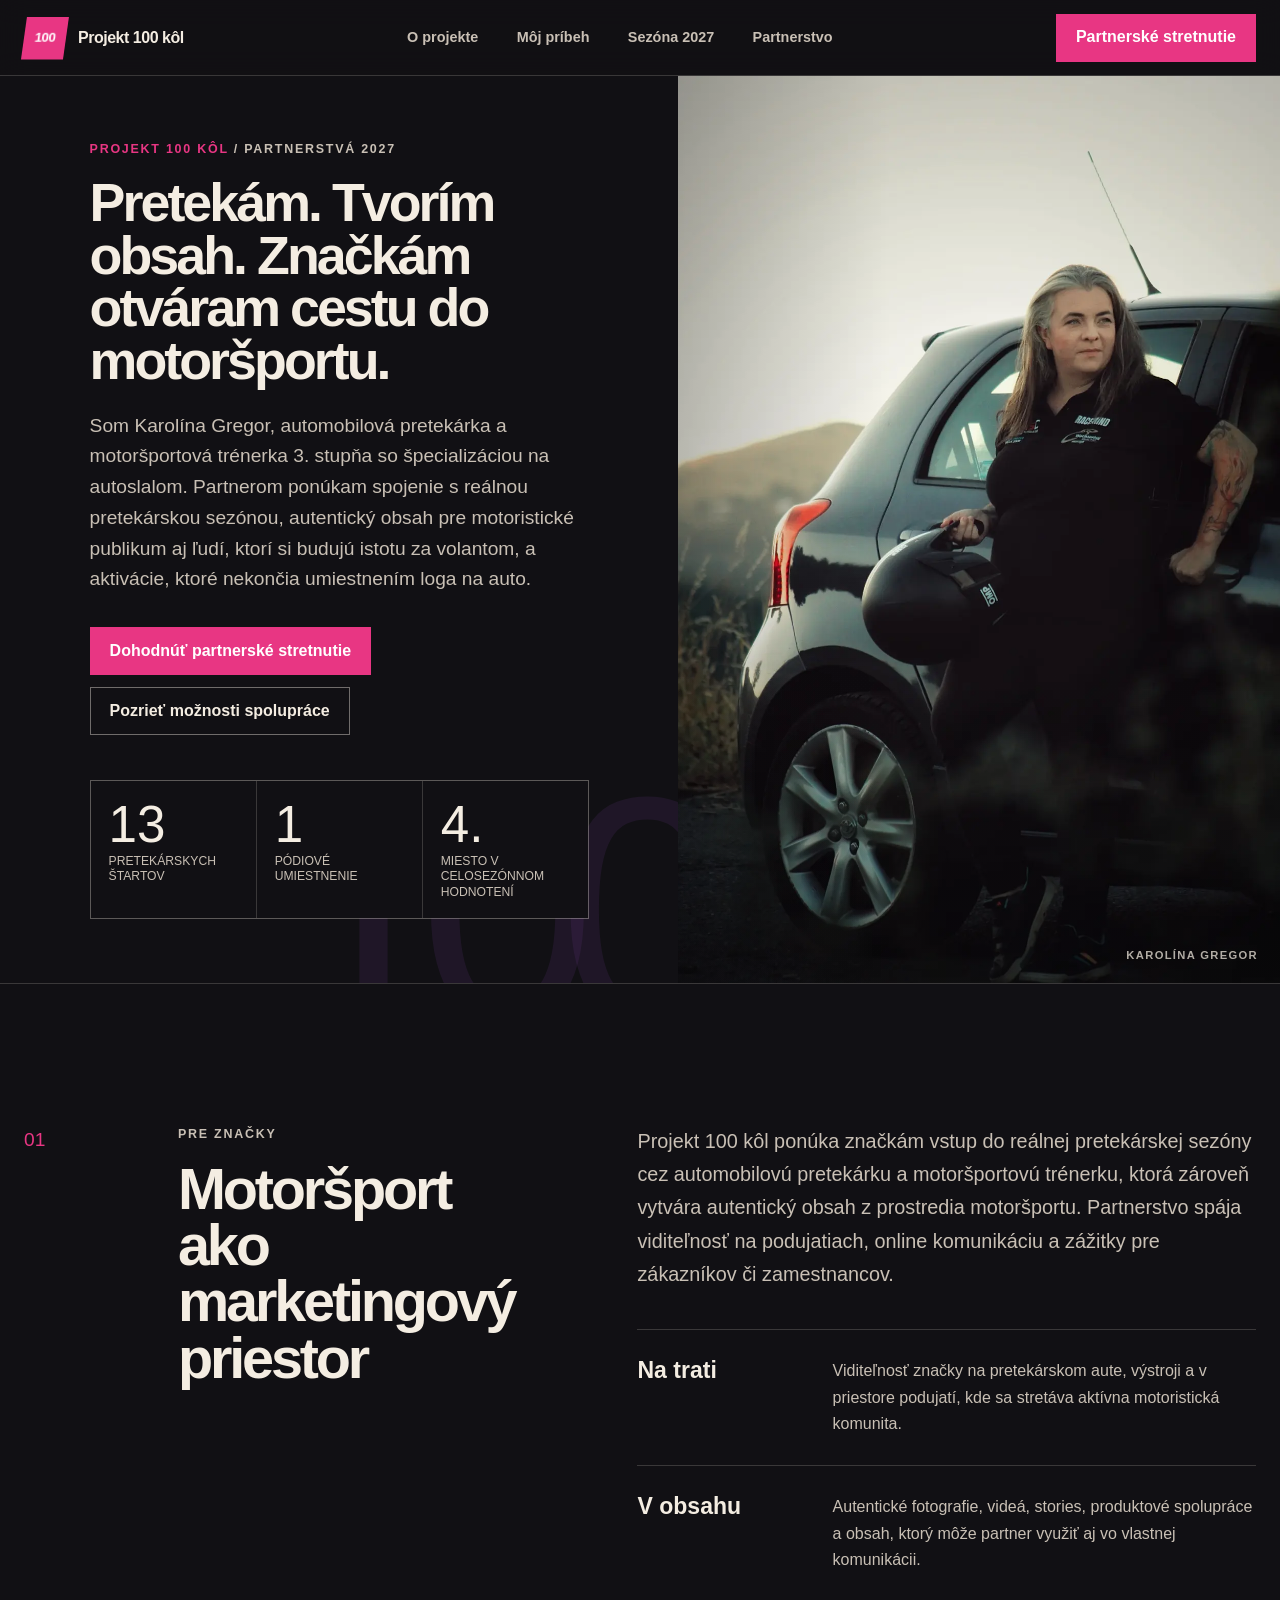
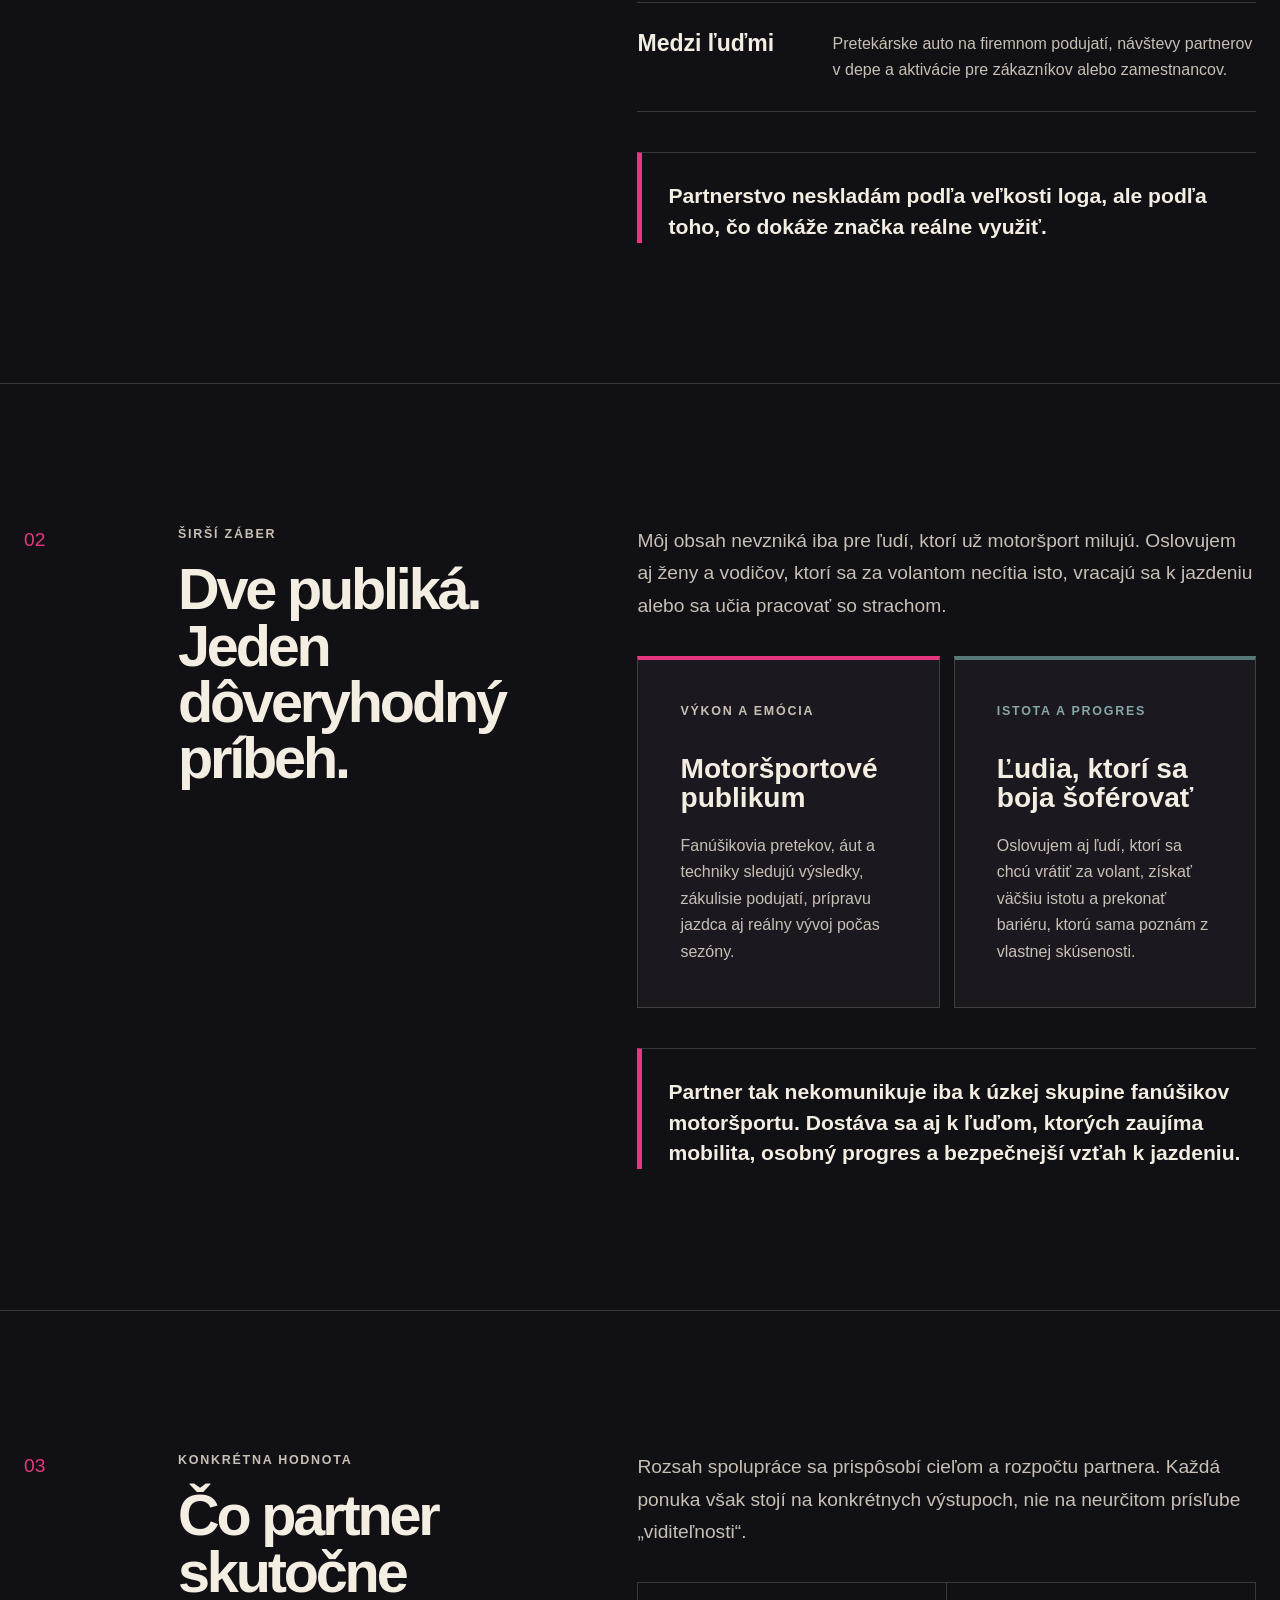
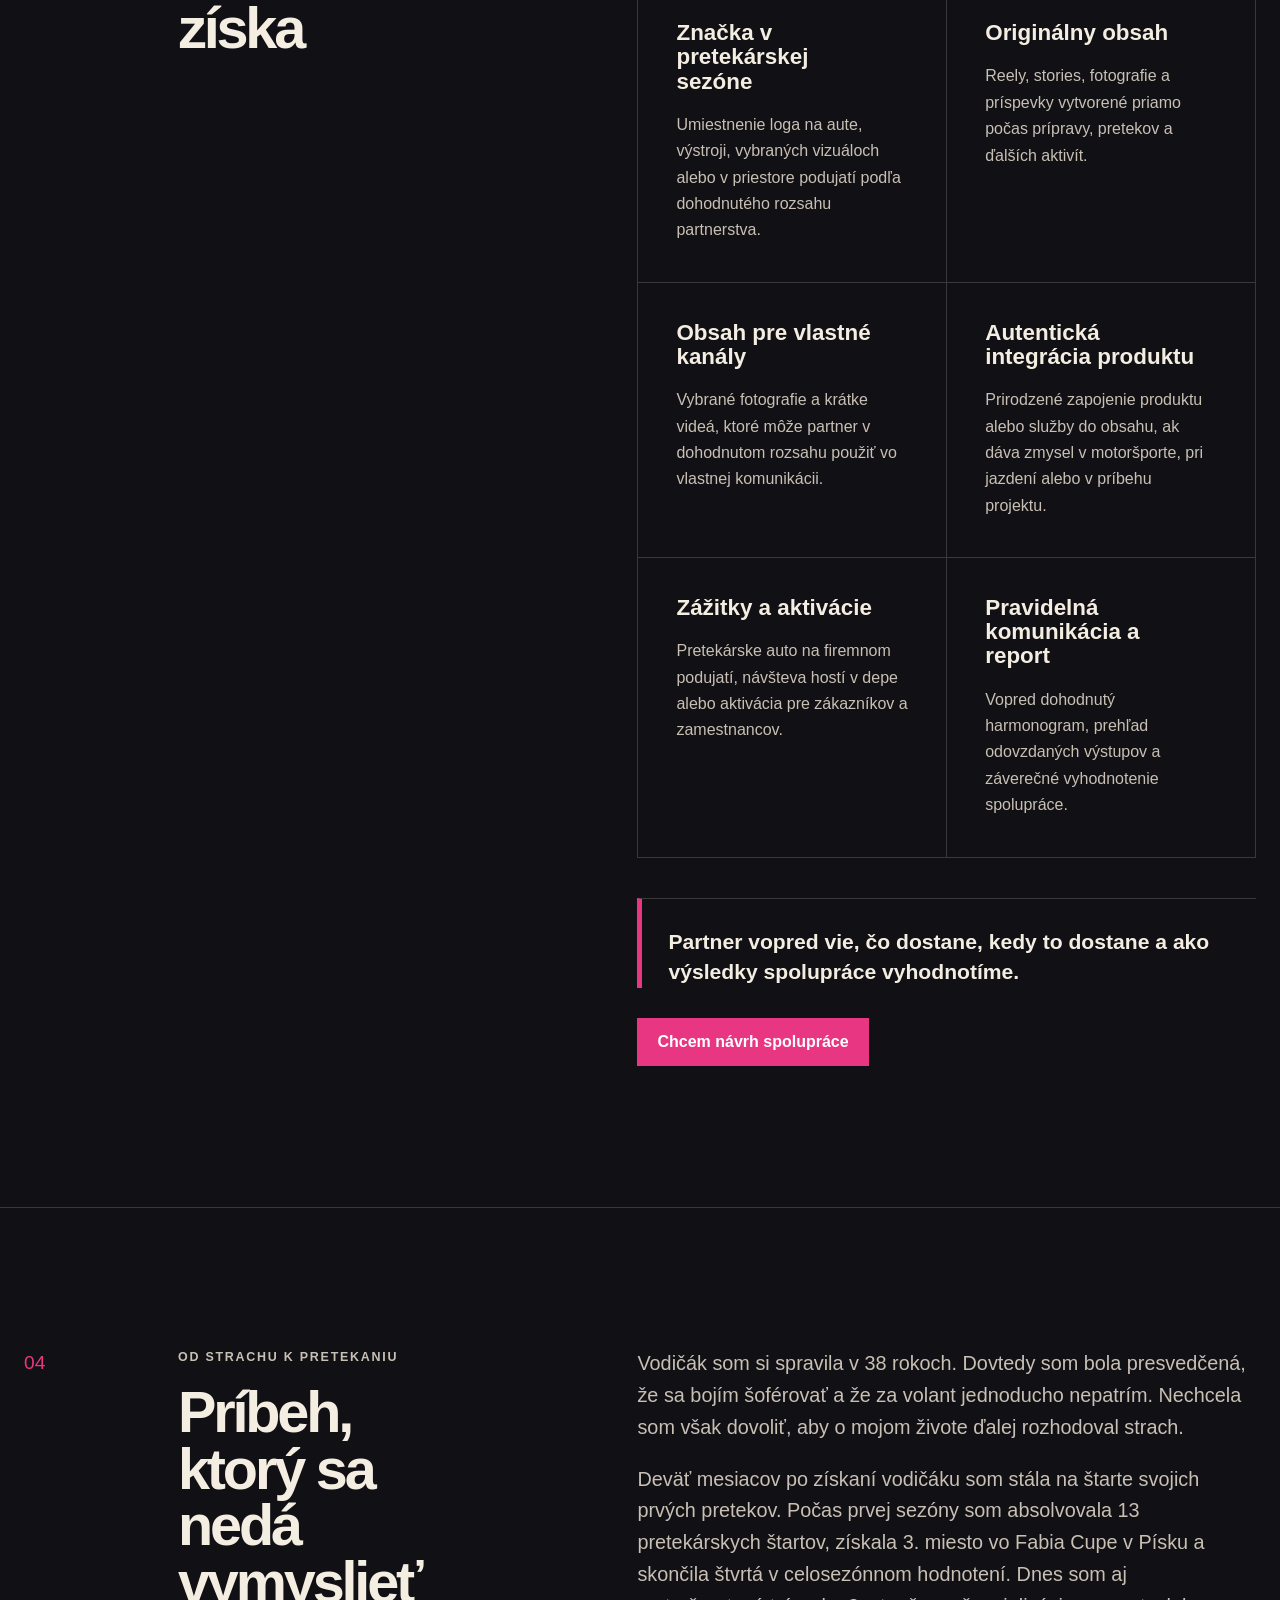
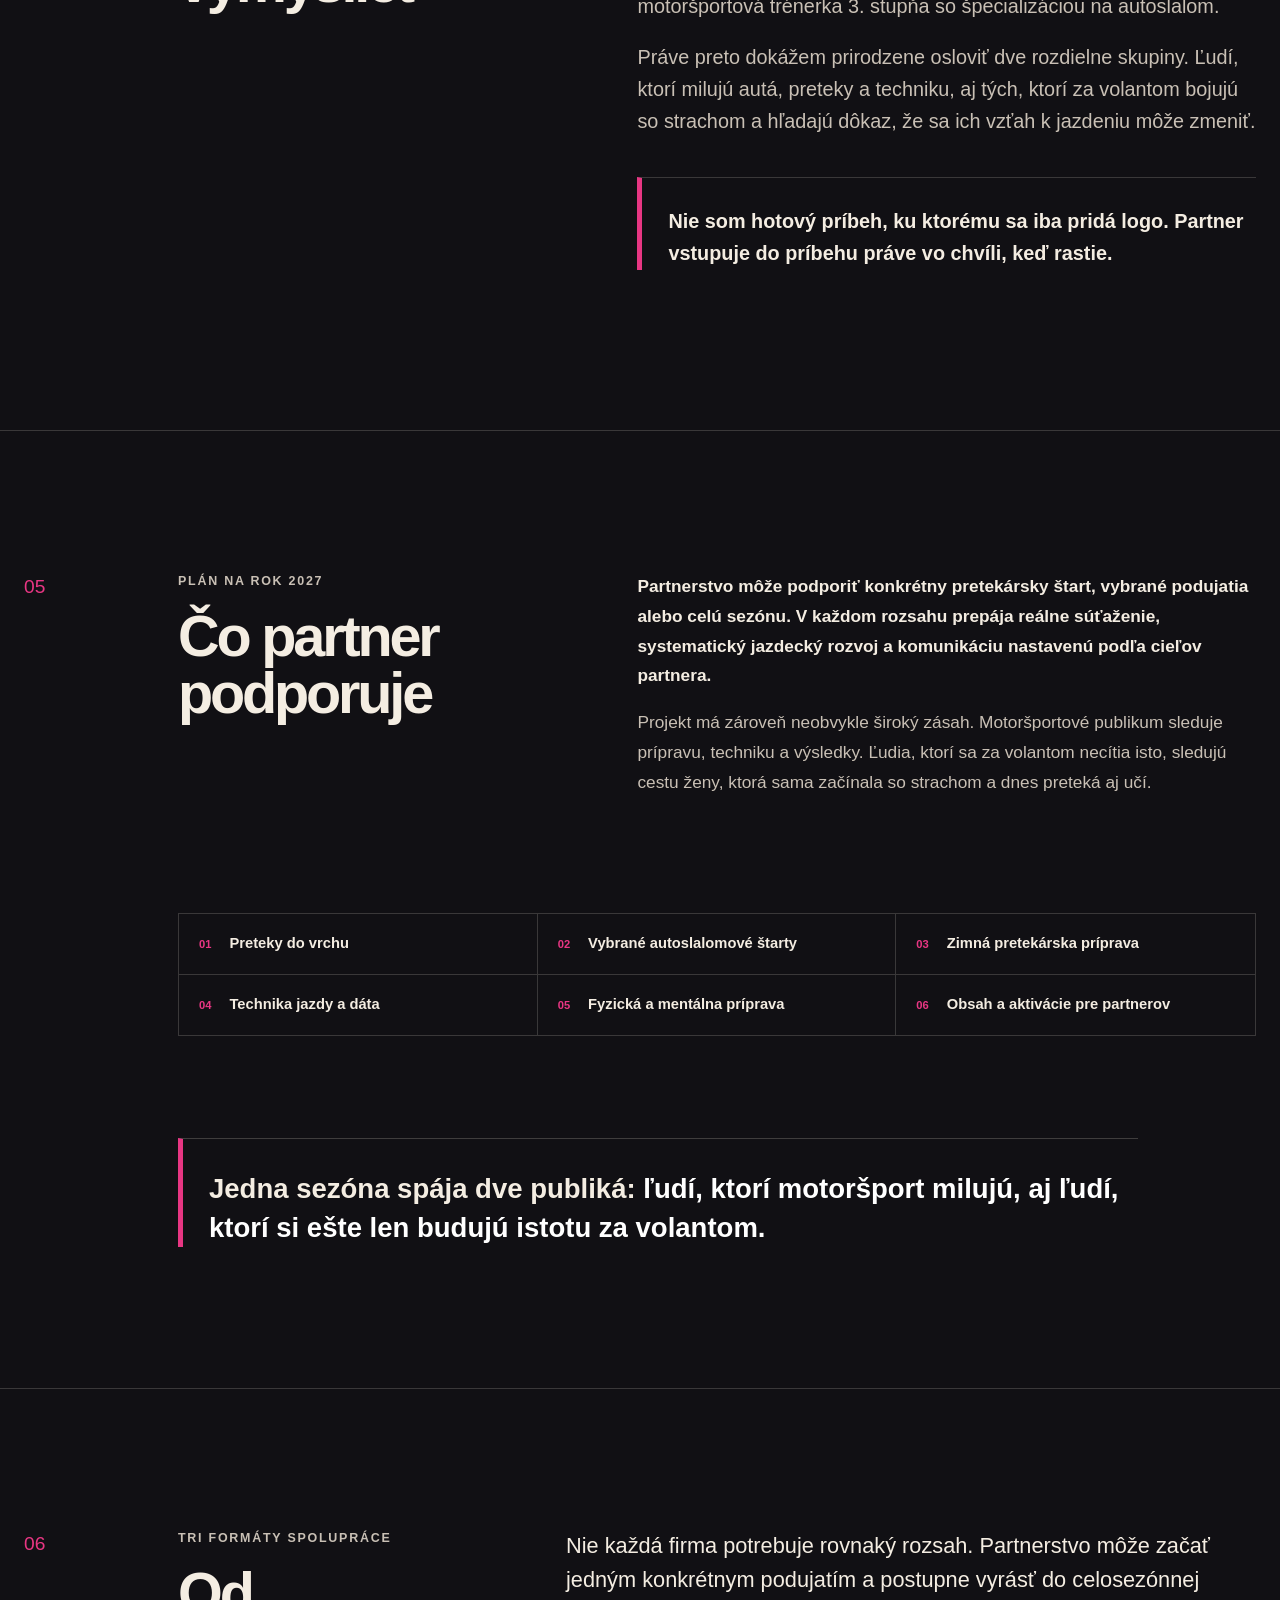
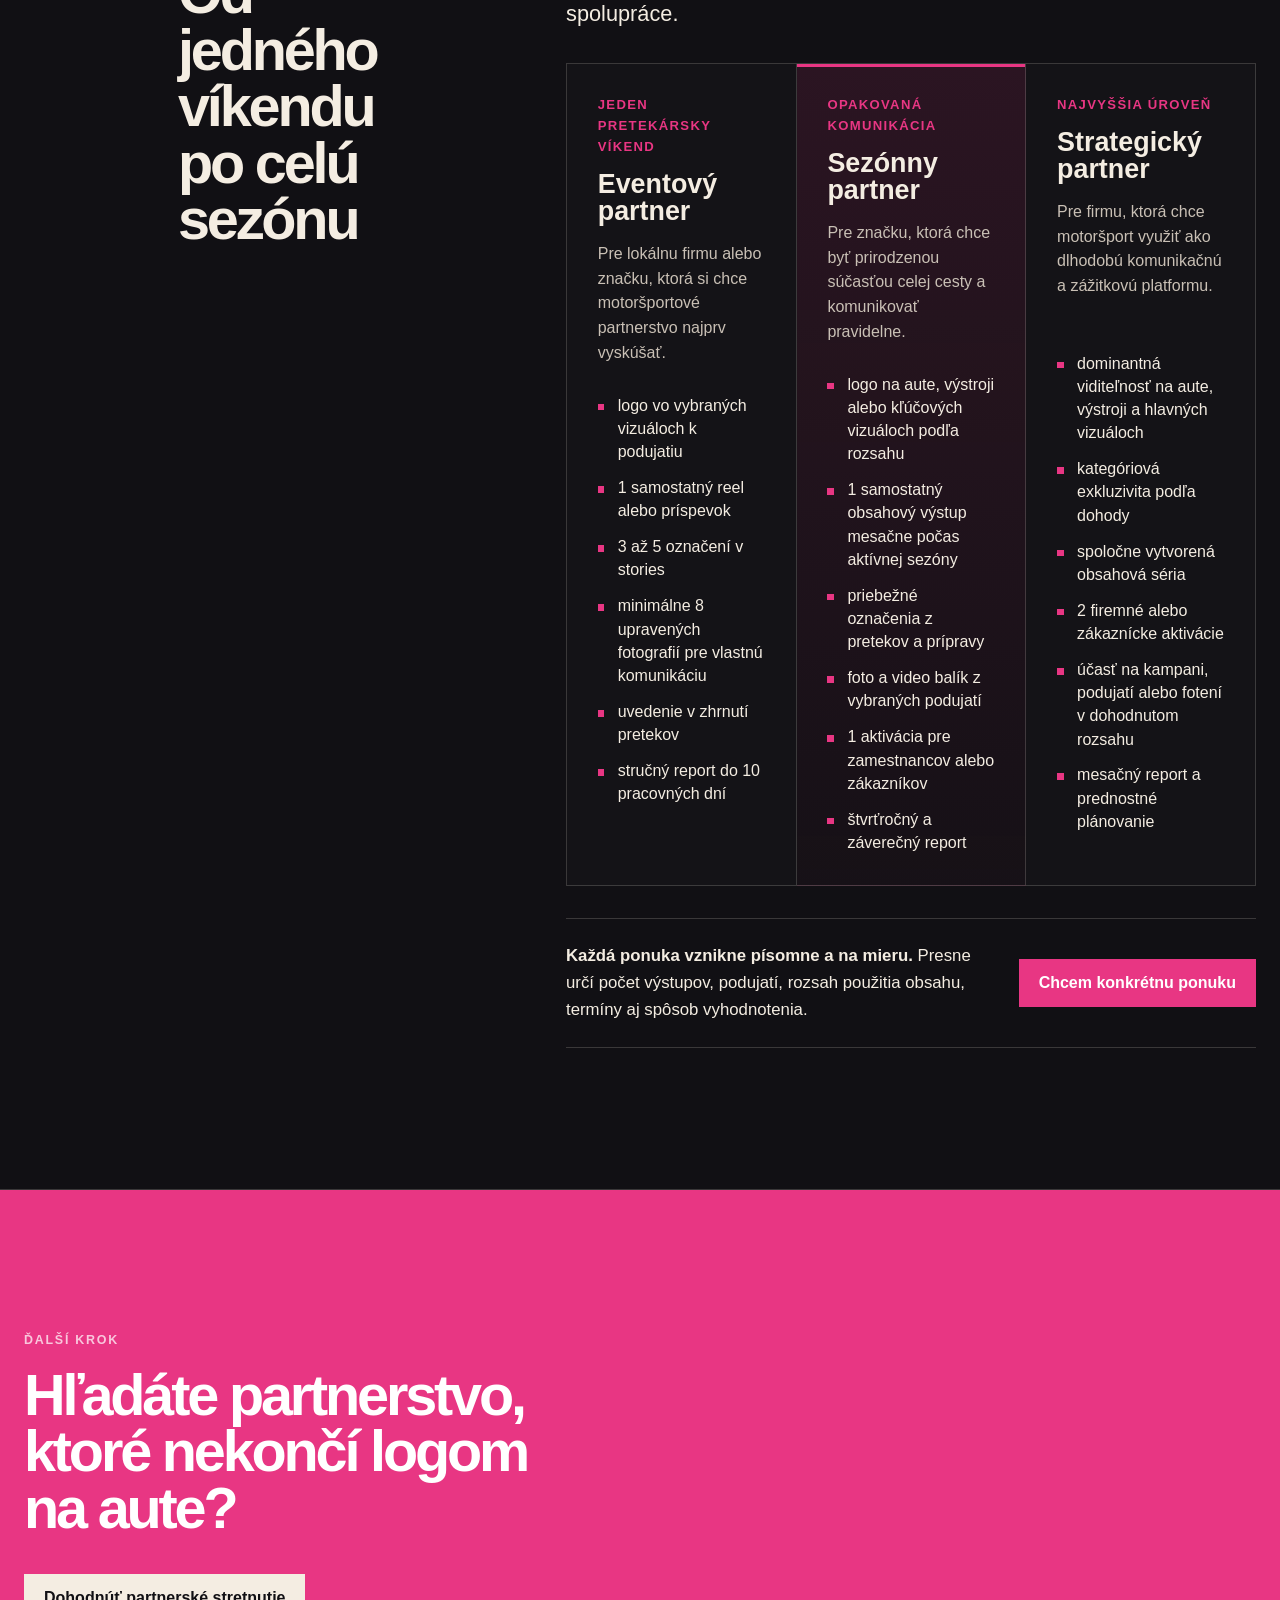
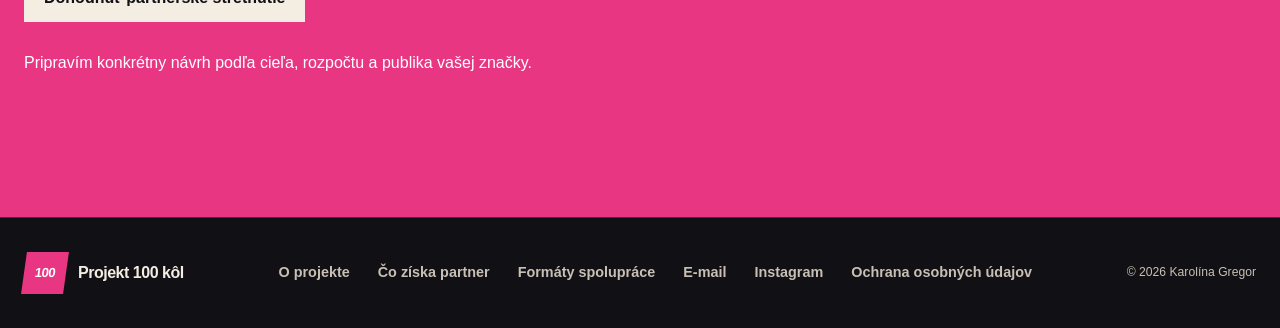
==== commit 522a9083: "Remove detailed contact panel" ====
--- a/index.html
+++ b/index.html
@@ -26,7 +26,7 @@
   <title>Projekt 100 kôl | Motoršportové partnerstvá</title>
   <link rel="icon" type="image/svg+xml" href="data:image/svg+xml,%3Csvg xmlns='http://www.w3.org/2000/svg' viewBox='0 0 64 64'%3E%3Crect width='64' height='64' rx='10' fill='%23111014'/%3E%3Cpath d='M10 45 25 19h8L18 45zm18 0 15-26h11L39 45z' fill='%23e83683'/%3E%3C/svg%3E">
   <link rel="preload" as="image" href="karolina-tichon-hero.webp?v=2" type="image/webp">
-  <link rel="stylesheet" href="styles.css?v=21">
+  <link rel="stylesheet" href="styles.css?v=22">
 </head>
 <body>
   <a class="skip-link" href="#obsah">Preskočiť na obsah</a>
@@ -283,37 +283,7 @@
       <p>Pripravím konkrétny návrh podľa cieľa, rozpočtu a publika vašej značky.</p>
     </section>
 
-    <section class="contact-section" id="kontakt" aria-labelledby="contact-title">
-      <div class="contact-intro">
-        <p class="eyebrow">Partnerská spolupráca</p>
-        <h2 id="contact-title">Poďme zistiť, či si sadneme</h2>
-        <p>Nemusíte mať pripravené presné zadanie ani skúsenosť so sponzoringom. Stačí mi stručne napísať, kto ste a čo by malo partnerstvo vašej firme priniesť.</p>
-      </div>
-
-      <div class="contact-panel">
-        <p class="contact-label">Priamy kontakt</p>
-        <a class="contact-email" href="mailto:karolina.gregor87@gmail.com" data-email>karolina.gregor87@gmail.com</a>
-
-        <div class="contact-brief">
-          <p>Do prvého e-mailu môžete pridať:</p>
-          <ul>
-            <li>názov firmy a odkaz na web,</li>
-            <li>čo chcete komunikovať alebo podporiť,</li>
-            <li>predstavu o rozsahu či rozpočte, ak ju už máte.</li>
-          </ul>
-        </div>
-
-        <div class="contact-next">
-          <p><strong>Čo bude nasledovať</strong></p>
-          <p>Krátke úvodné stretnutie, pomenovanie cieľa a potom konkrétny písomný návrh spolupráce s výstupmi, termínmi a cenou.</p>
-        </div>
-
-        <div class="inline-actions">
-          <a class="button button-primary" href="mailto:karolina.gregor87@gmail.com" data-contact-link>Napísať o partnerstve</a>
-          <a class="button button-secondary" href="https://instagram.com/gregor_karolina/" data-instagram>Instagram</a>
-        </div>
-      </div>
-    </section>
+    
   </main>
 
   <footer class="site-footer">
--- a/styles.css
+++ b/styles.css
@@ -1250,118 +1250,3 @@
     width: 100%;
   }
 }
-
-
-/* Sponsor contact */
-.contact-section {
-  display: grid;
-  grid-template-columns: minmax(0, 0.85fr) minmax(0, 1.15fr);
-  gap: clamp(3rem, 8vw, 8rem);
-  max-width: var(--max);
-  margin: 0 auto;
-  padding: clamp(5.5rem, 10vw, 9rem) 24px;
-}
-
-.contact-intro h2 {
-  max-width: 12ch;
-  margin: 0.7rem 0 1.5rem;
-}
-
-.contact-intro > p:last-child {
-  max-width: 33rem;
-  margin: 0;
-  color: var(--paper-muted);
-  font-size: 1.1rem;
-}
-
-.contact-panel {
-  align-self: start;
-  padding: clamp(1.5rem, 3vw, 2.5rem);
-  border: 1px solid var(--line);
-  background: var(--ink-soft);
-}
-
-.contact-label {
-  margin: 0 0 0.45rem;
-  color: var(--pink);
-  font-size: 0.8rem;
-  font-weight: 900;
-  letter-spacing: 0.11em;
-  text-transform: uppercase;
-}
-
-.contact-email {
-  display: inline-block;
-  max-width: 100%;
-  color: var(--paper);
-  font-family: var(--display);
-  font-size: clamp(1.25rem, 2.3vw, 2rem);
-  line-height: 1.2;
-  overflow-wrap: anywhere;
-  text-decoration-color: var(--pink);
-  text-decoration-thickness: 2px;
-  text-underline-offset: 0.2em;
-}
-
-.contact-brief,
-.contact-next {
-  margin-top: 2rem;
-  padding-top: 1.5rem;
-  border-top: 1px solid var(--line);
-}
-
-.contact-brief p,
-.contact-next p {
-  margin: 0;
-}
-
-.contact-brief ul {
-  display: grid;
-  gap: 0.45rem;
-  margin: 0.75rem 0 0;
-  padding-left: 1.2rem;
-  color: var(--paper-muted);
-}
-
-.contact-next p:last-child {
-  margin-top: 0.55rem;
-  color: var(--paper-muted);
-}
-
-.contact-panel .inline-actions {
-  margin-top: 2rem;
-}
-
-.site-footer {
-  grid-template-columns: auto minmax(0, 1fr) auto;
-}
-
-@media (max-width: 820px) {
-  .contact-section {
-    grid-template-columns: 1fr;
-    gap: 2.5rem;
-  }
-
-  .contact-intro h2 {
-    max-width: 14ch;
-  }
-
-  .contact-panel .inline-actions {
-    align-items: stretch;
-    flex-direction: column;
-  }
-
-  .contact-panel .button {
-    width: 100%;
-  }
-
-  .site-footer {
-    grid-template-columns: 1fr;
-    justify-items: start;
-    gap: 1.5rem;
-  }
-
-  .site-footer nav {
-    justify-content: flex-start;
-  }
-}
